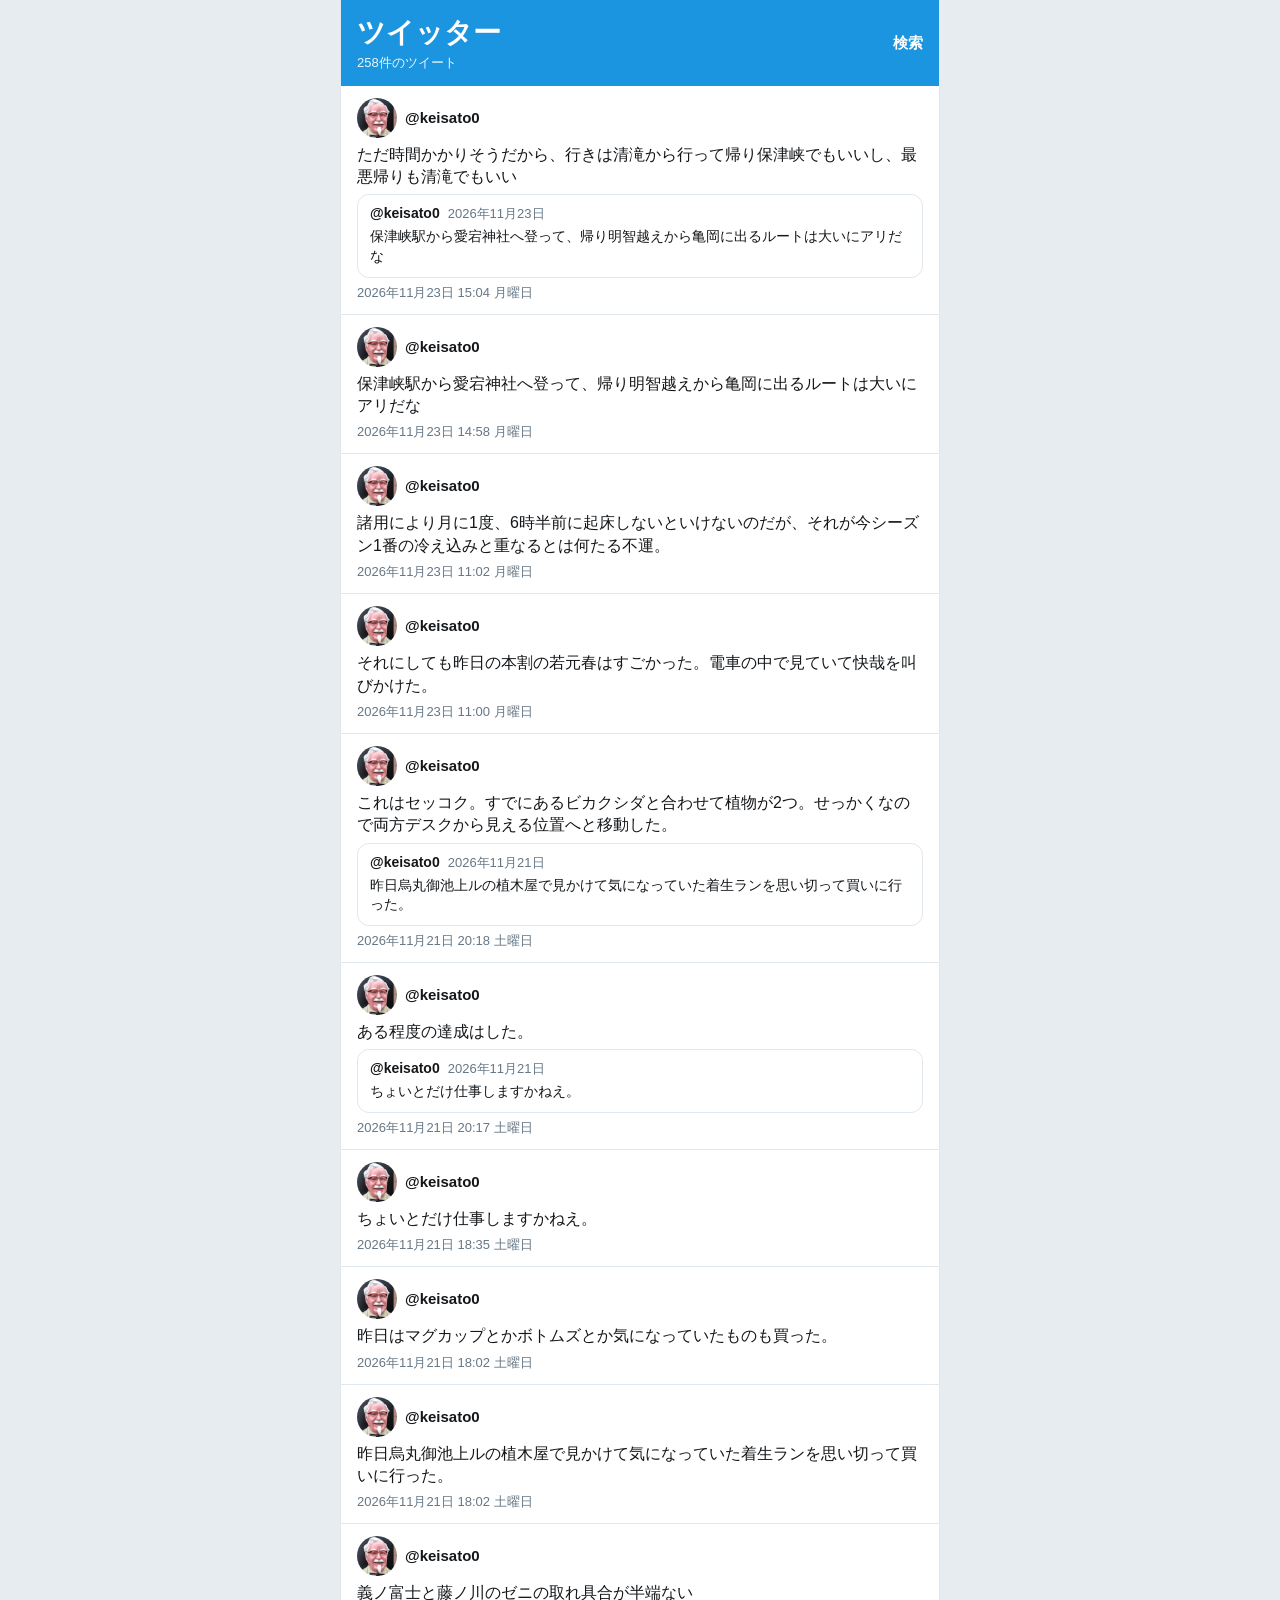
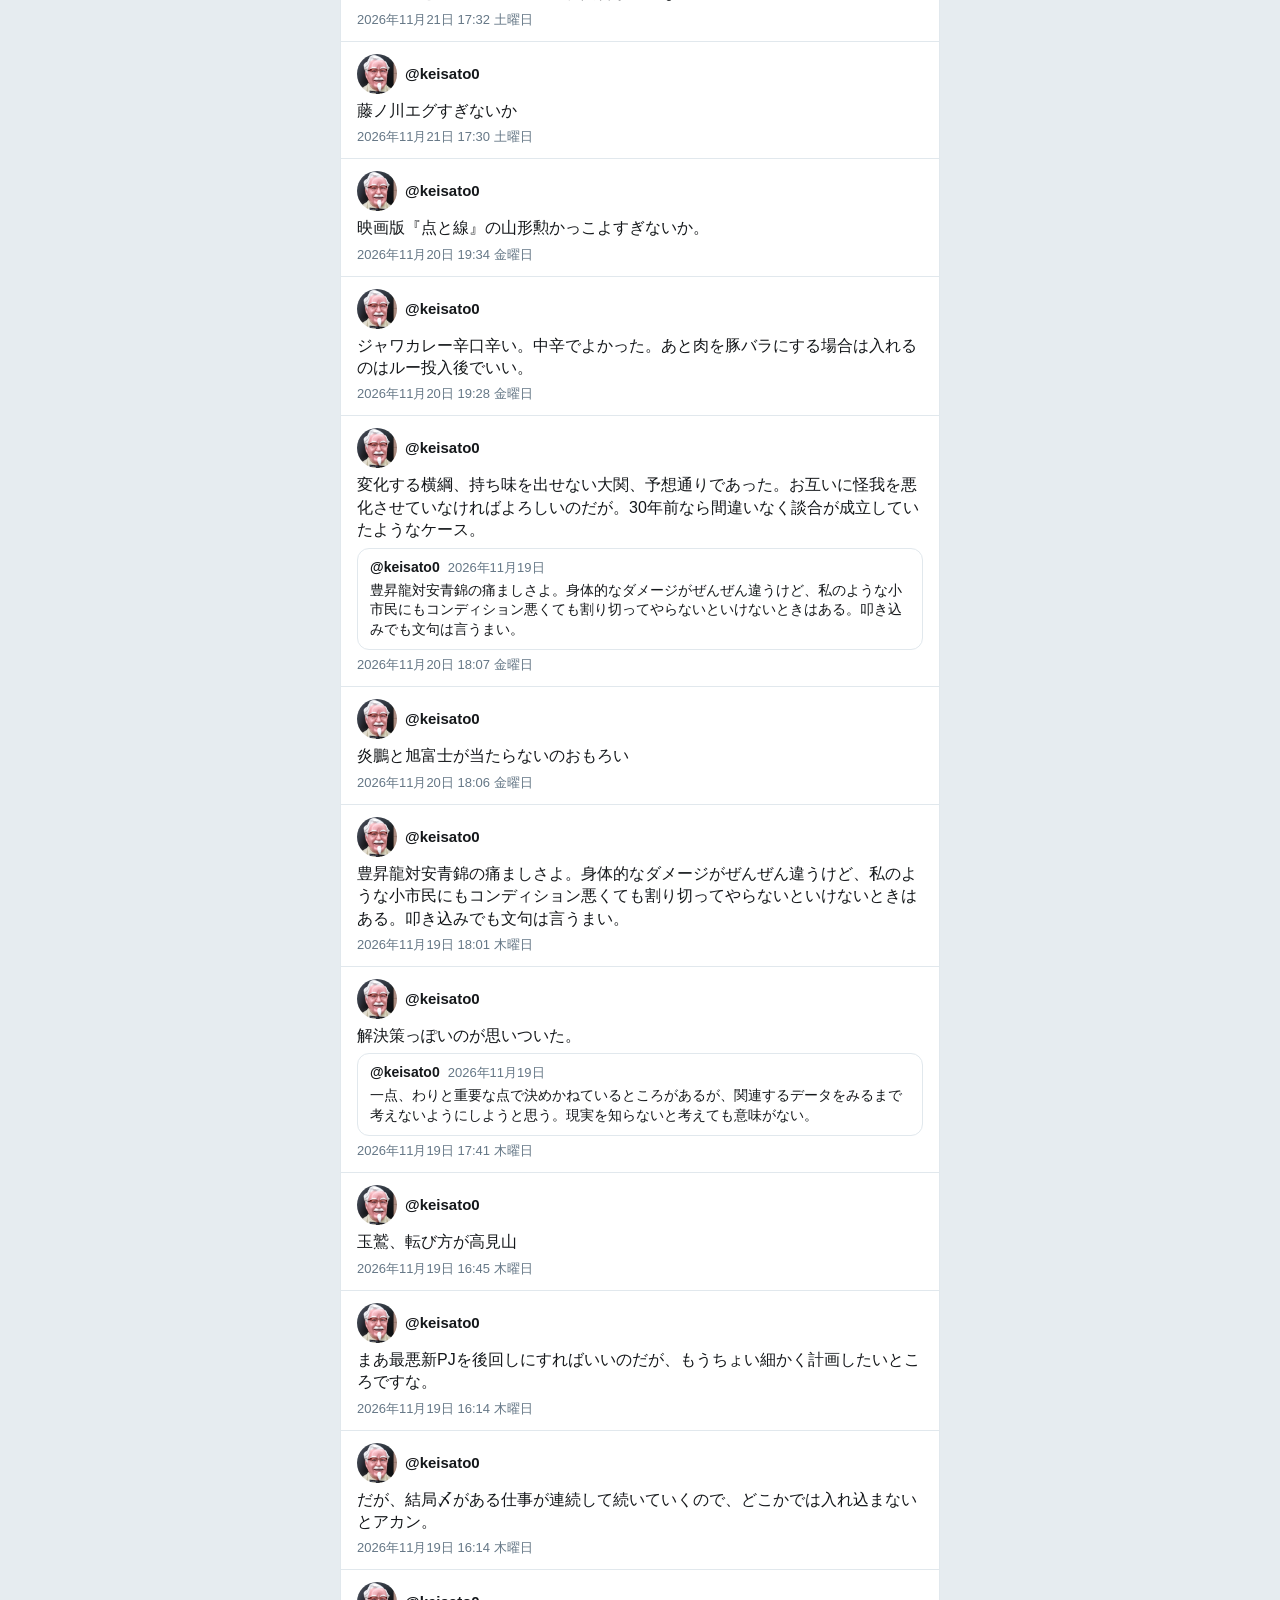
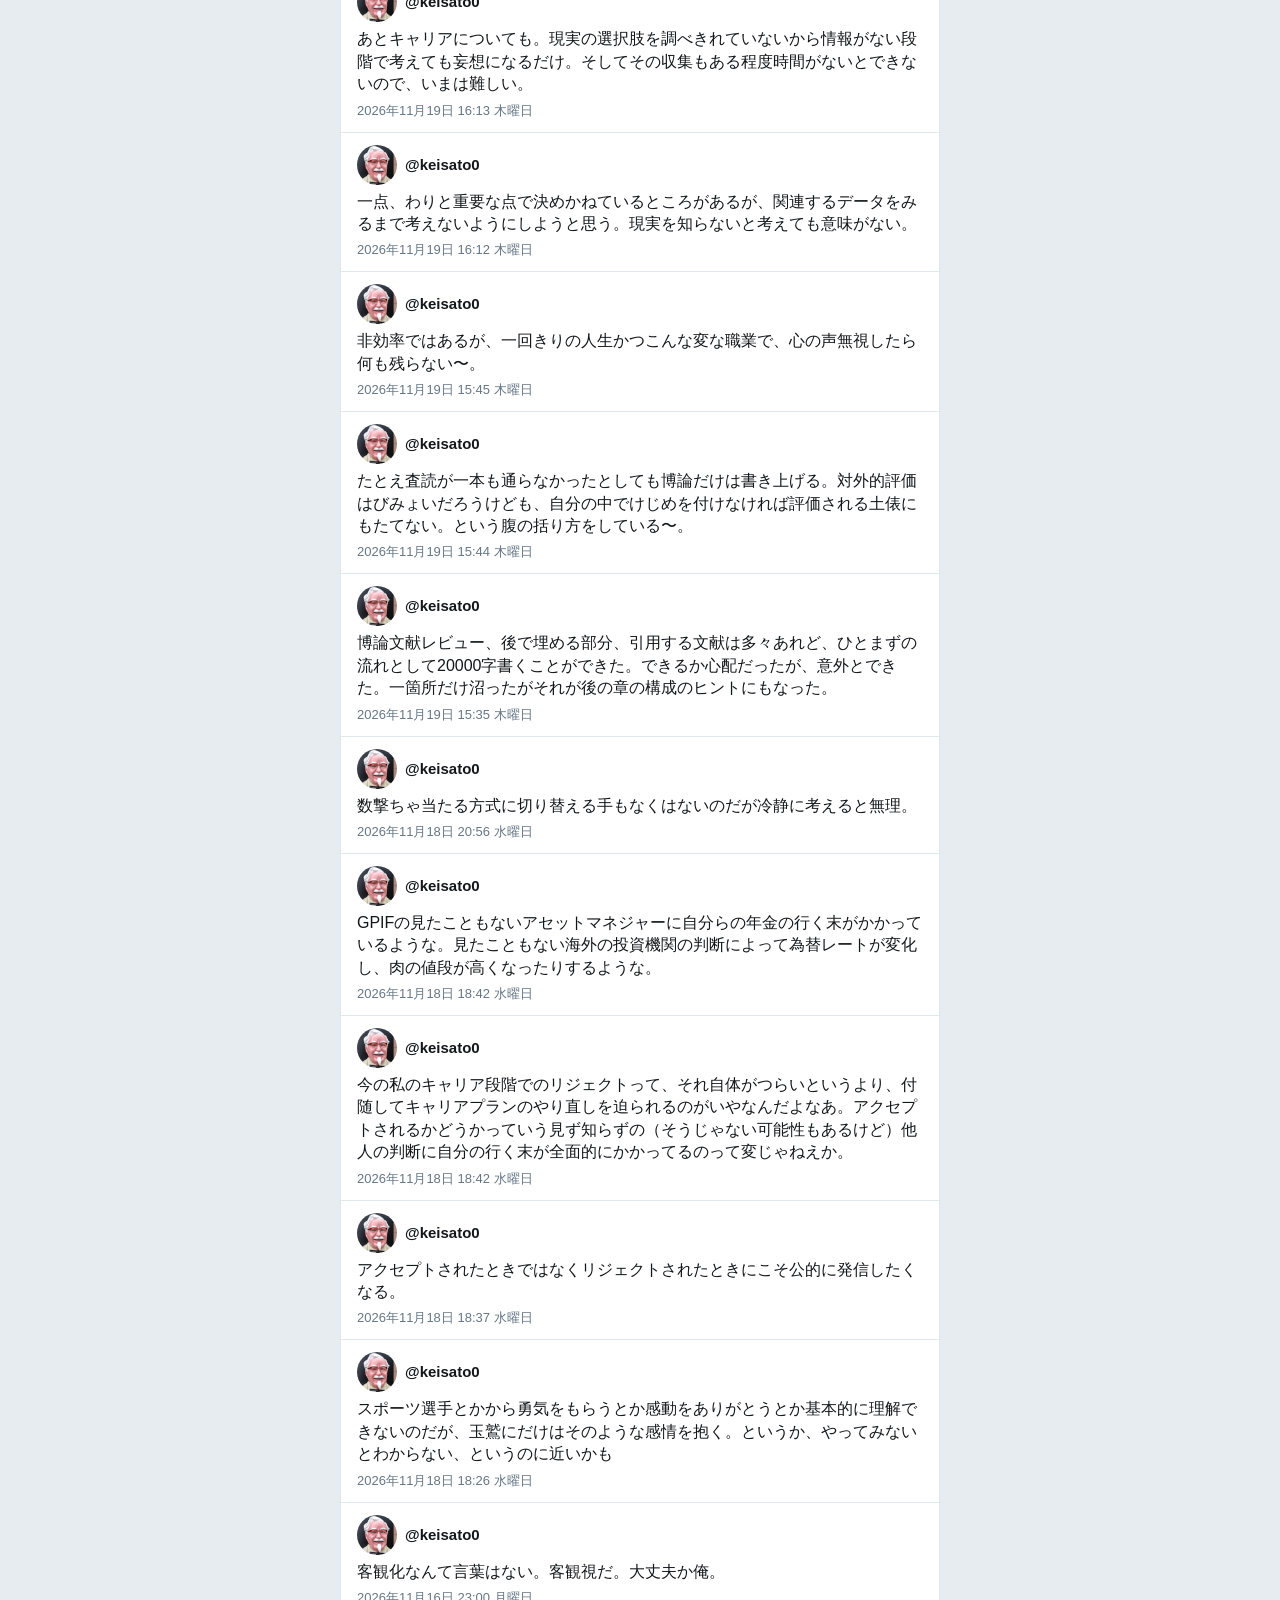
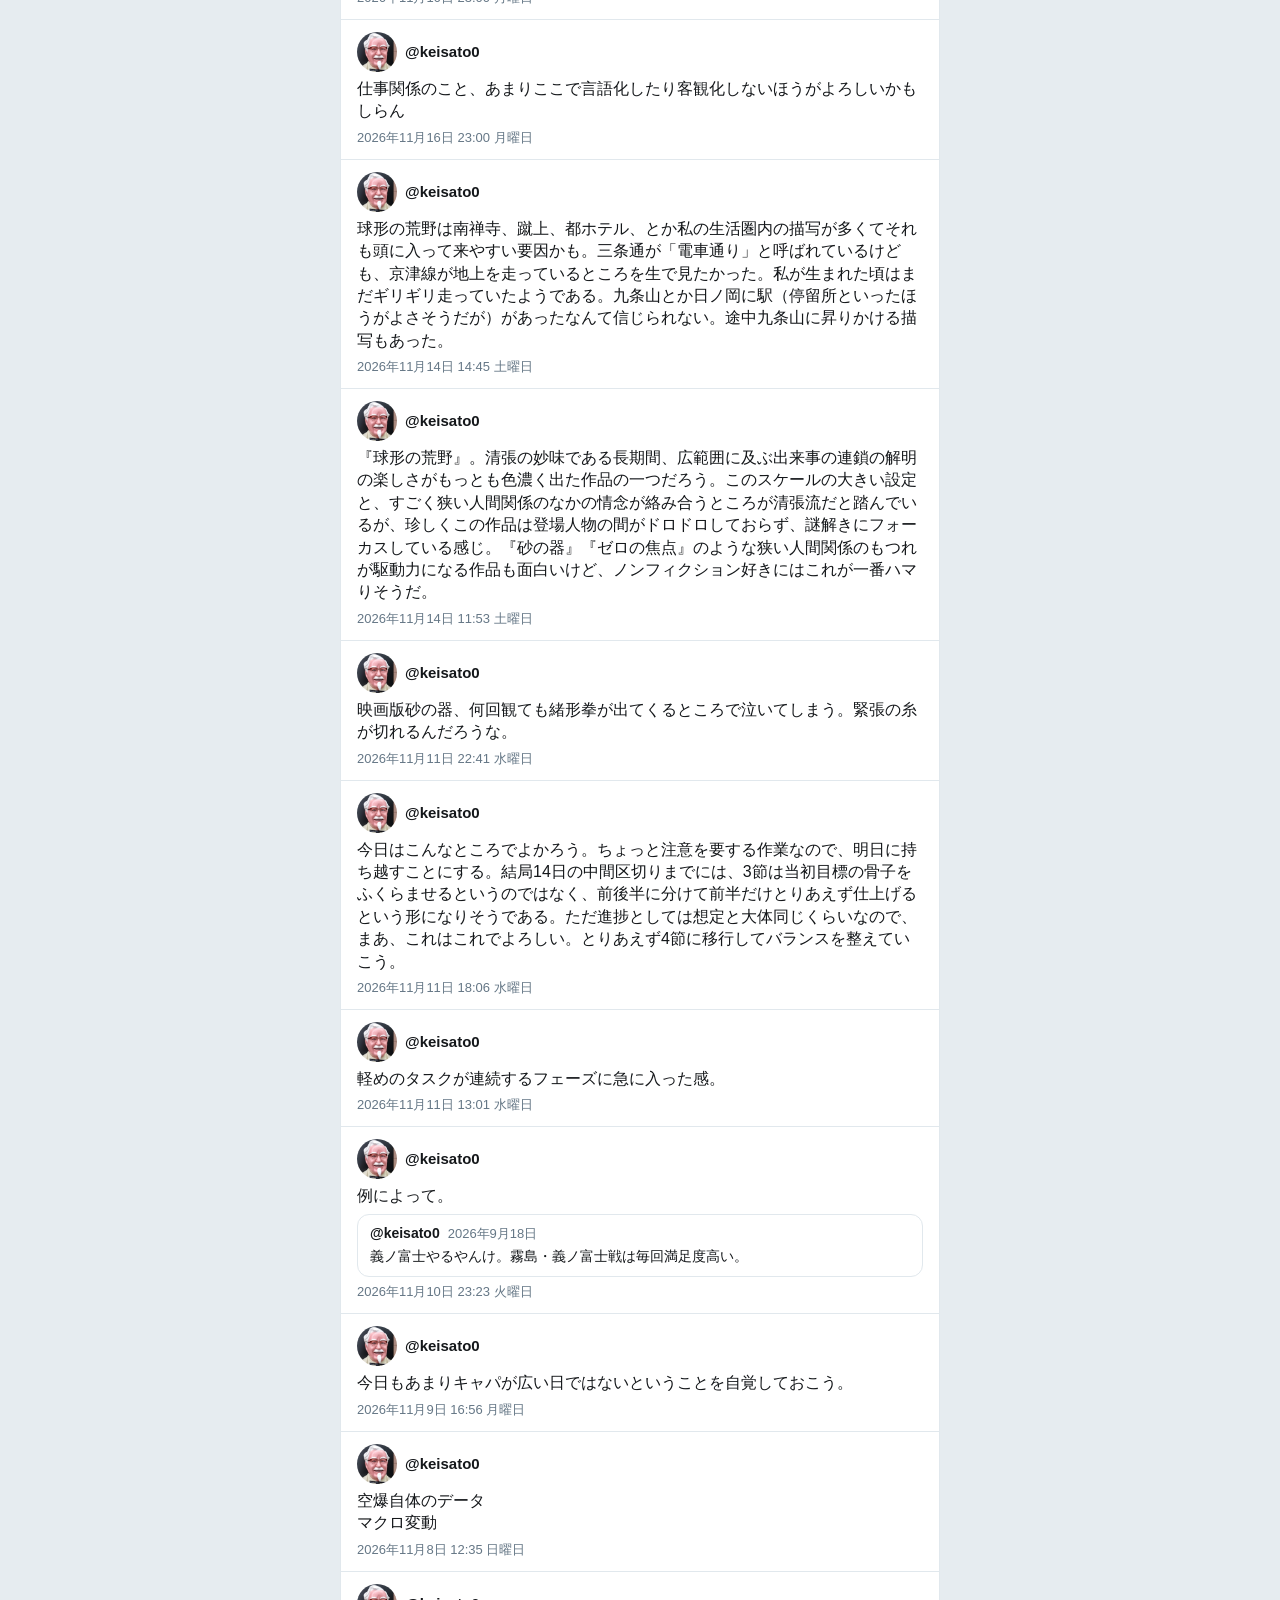
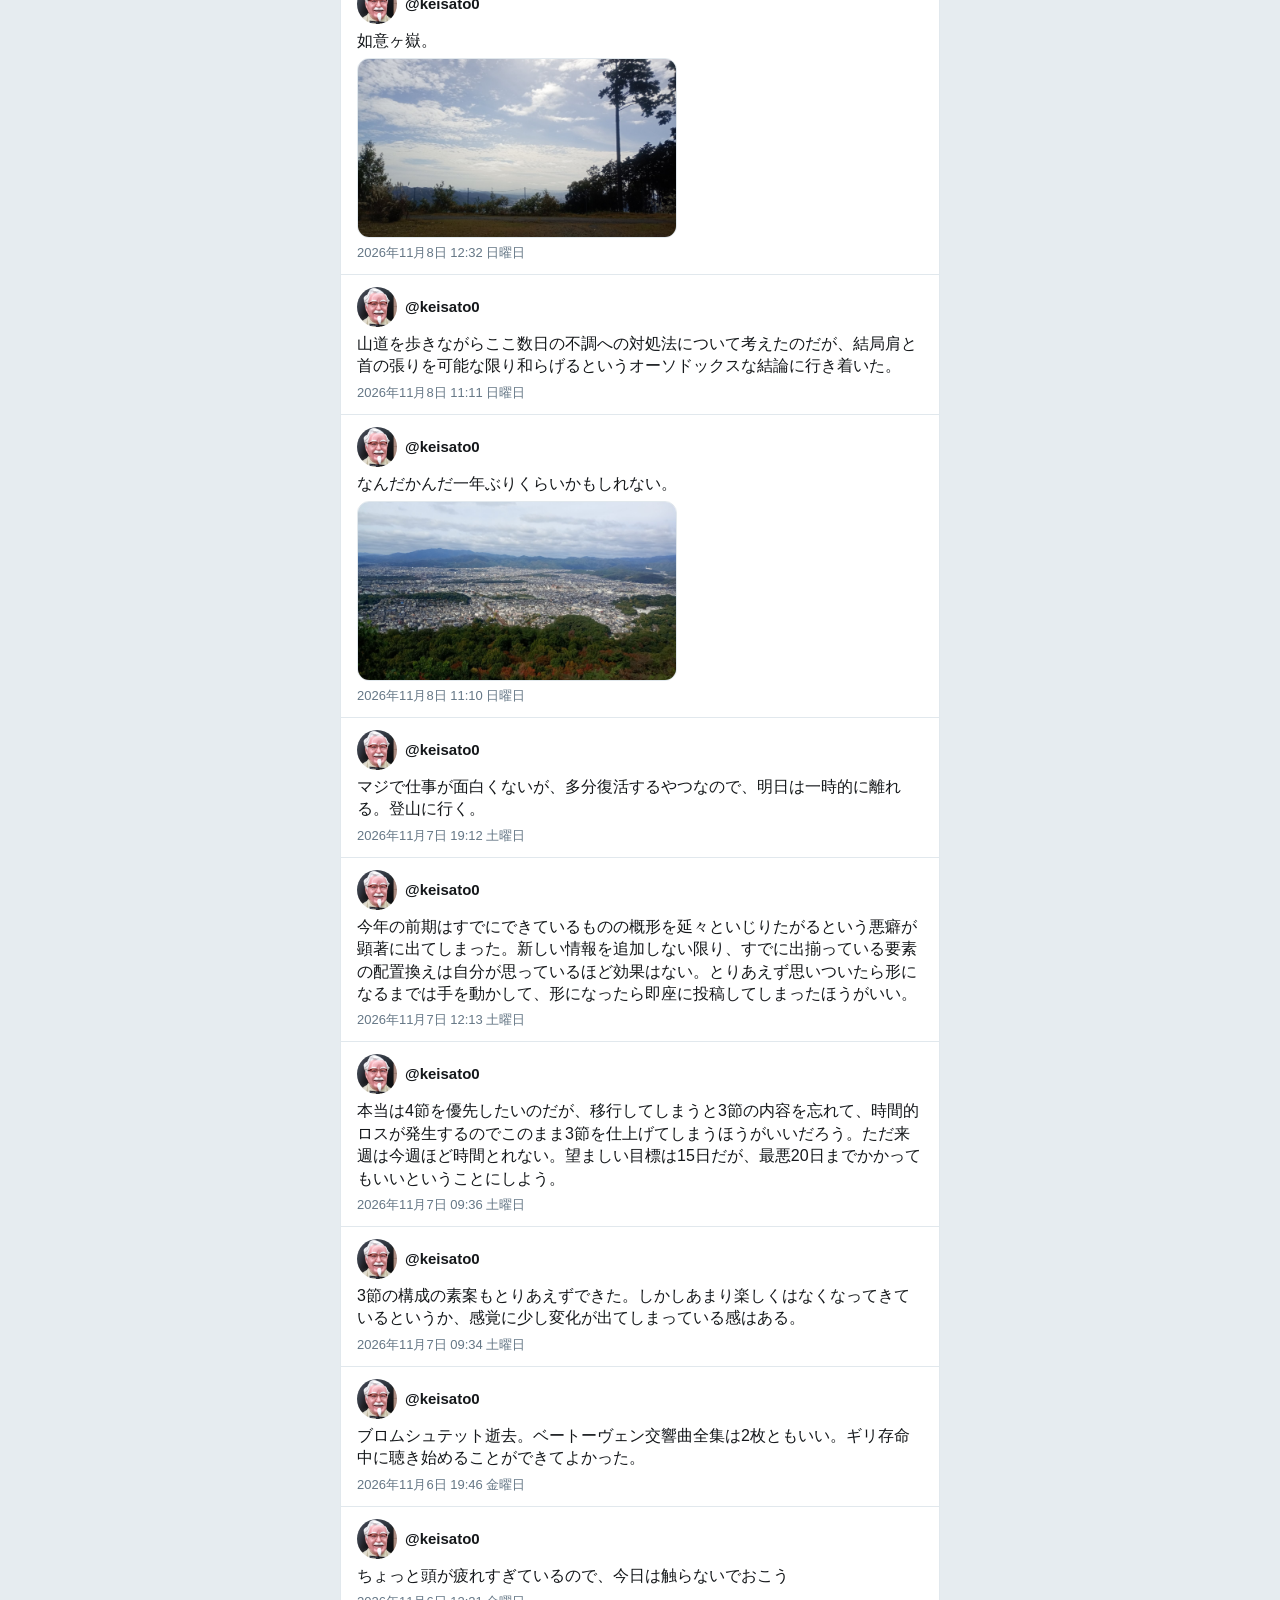
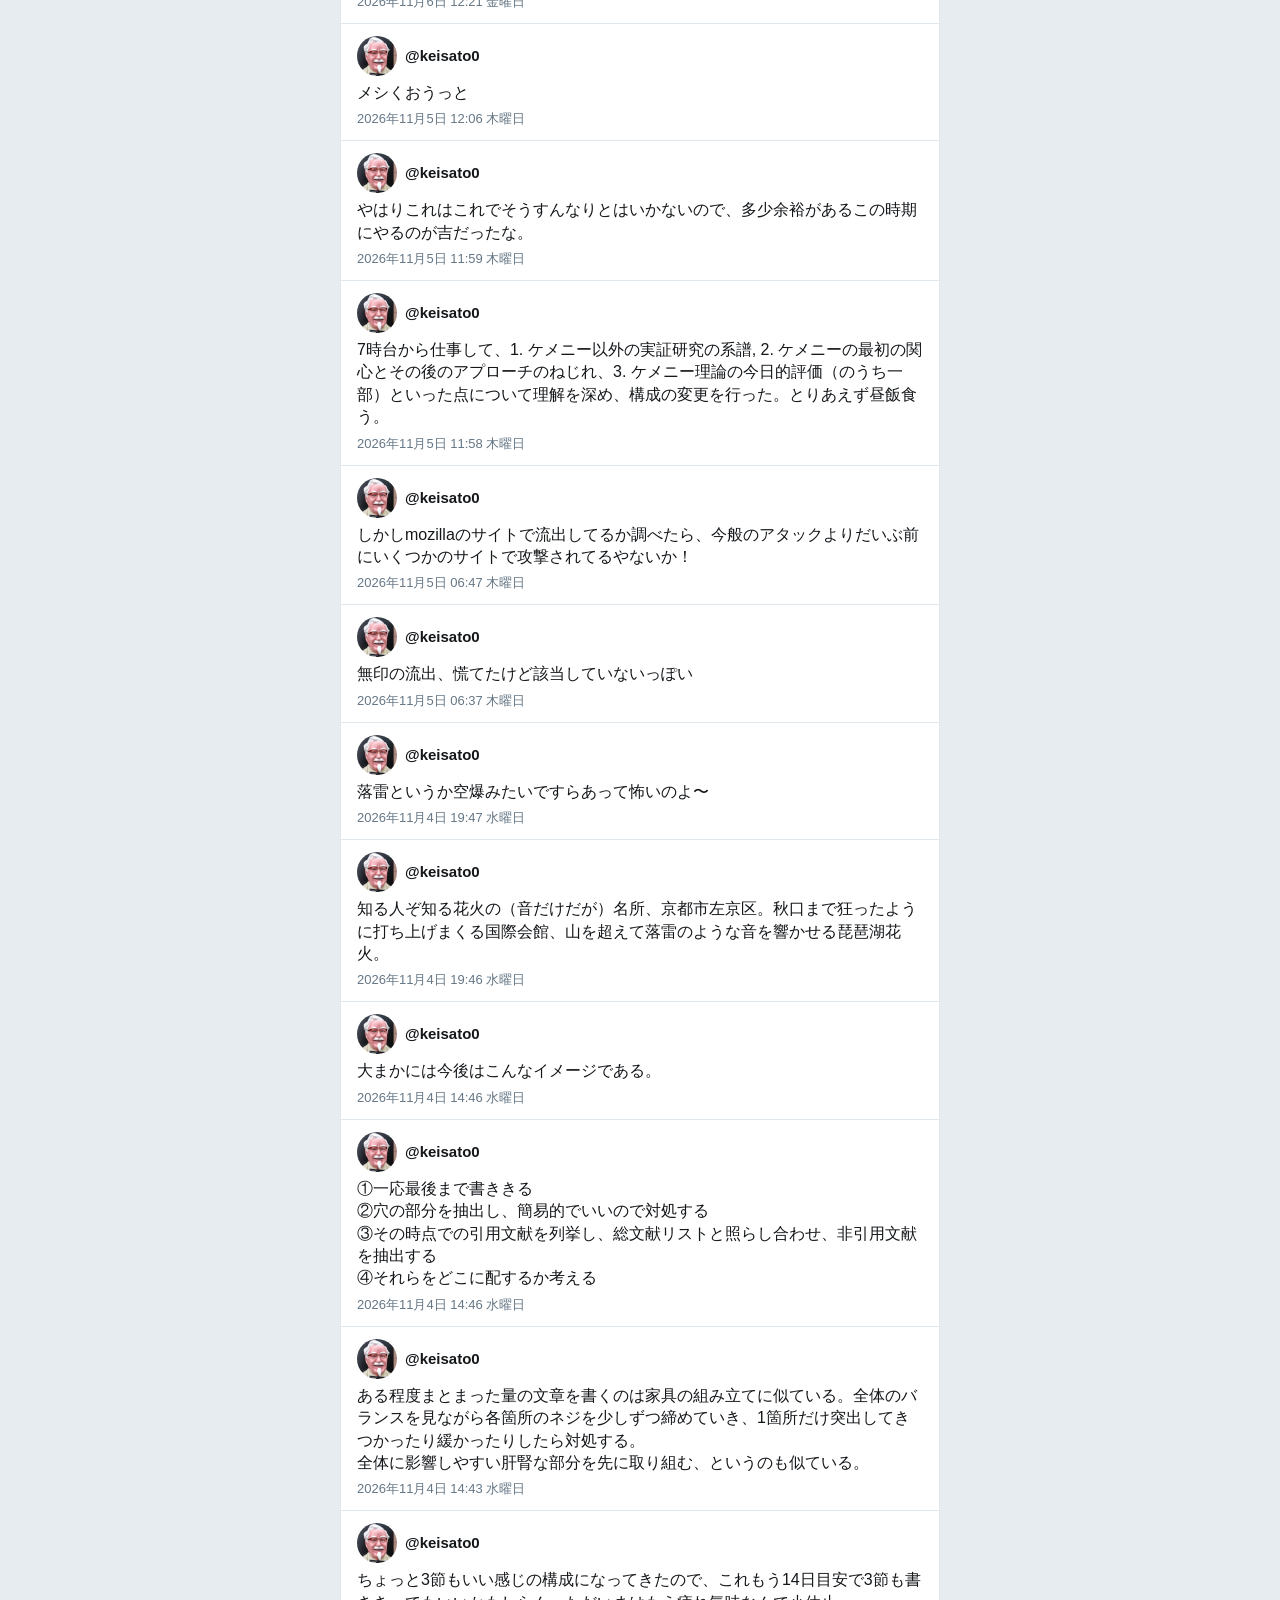
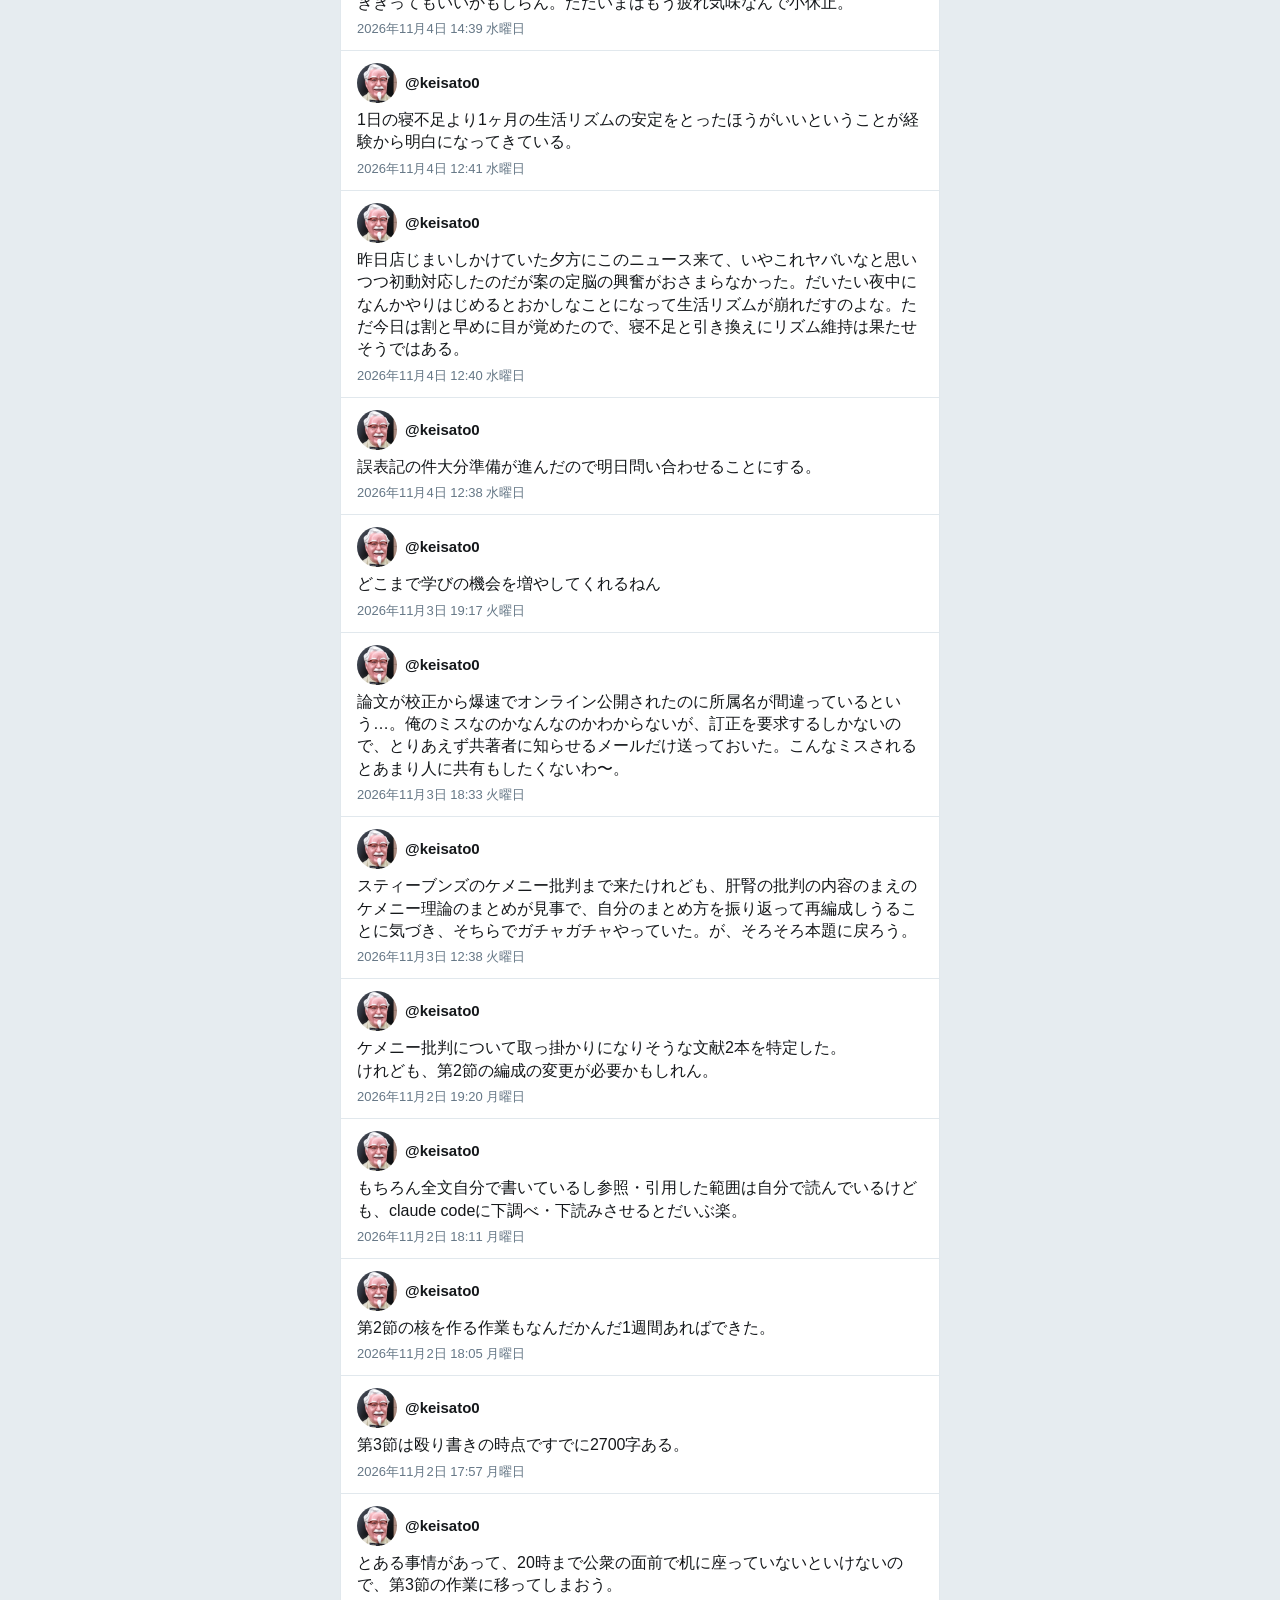
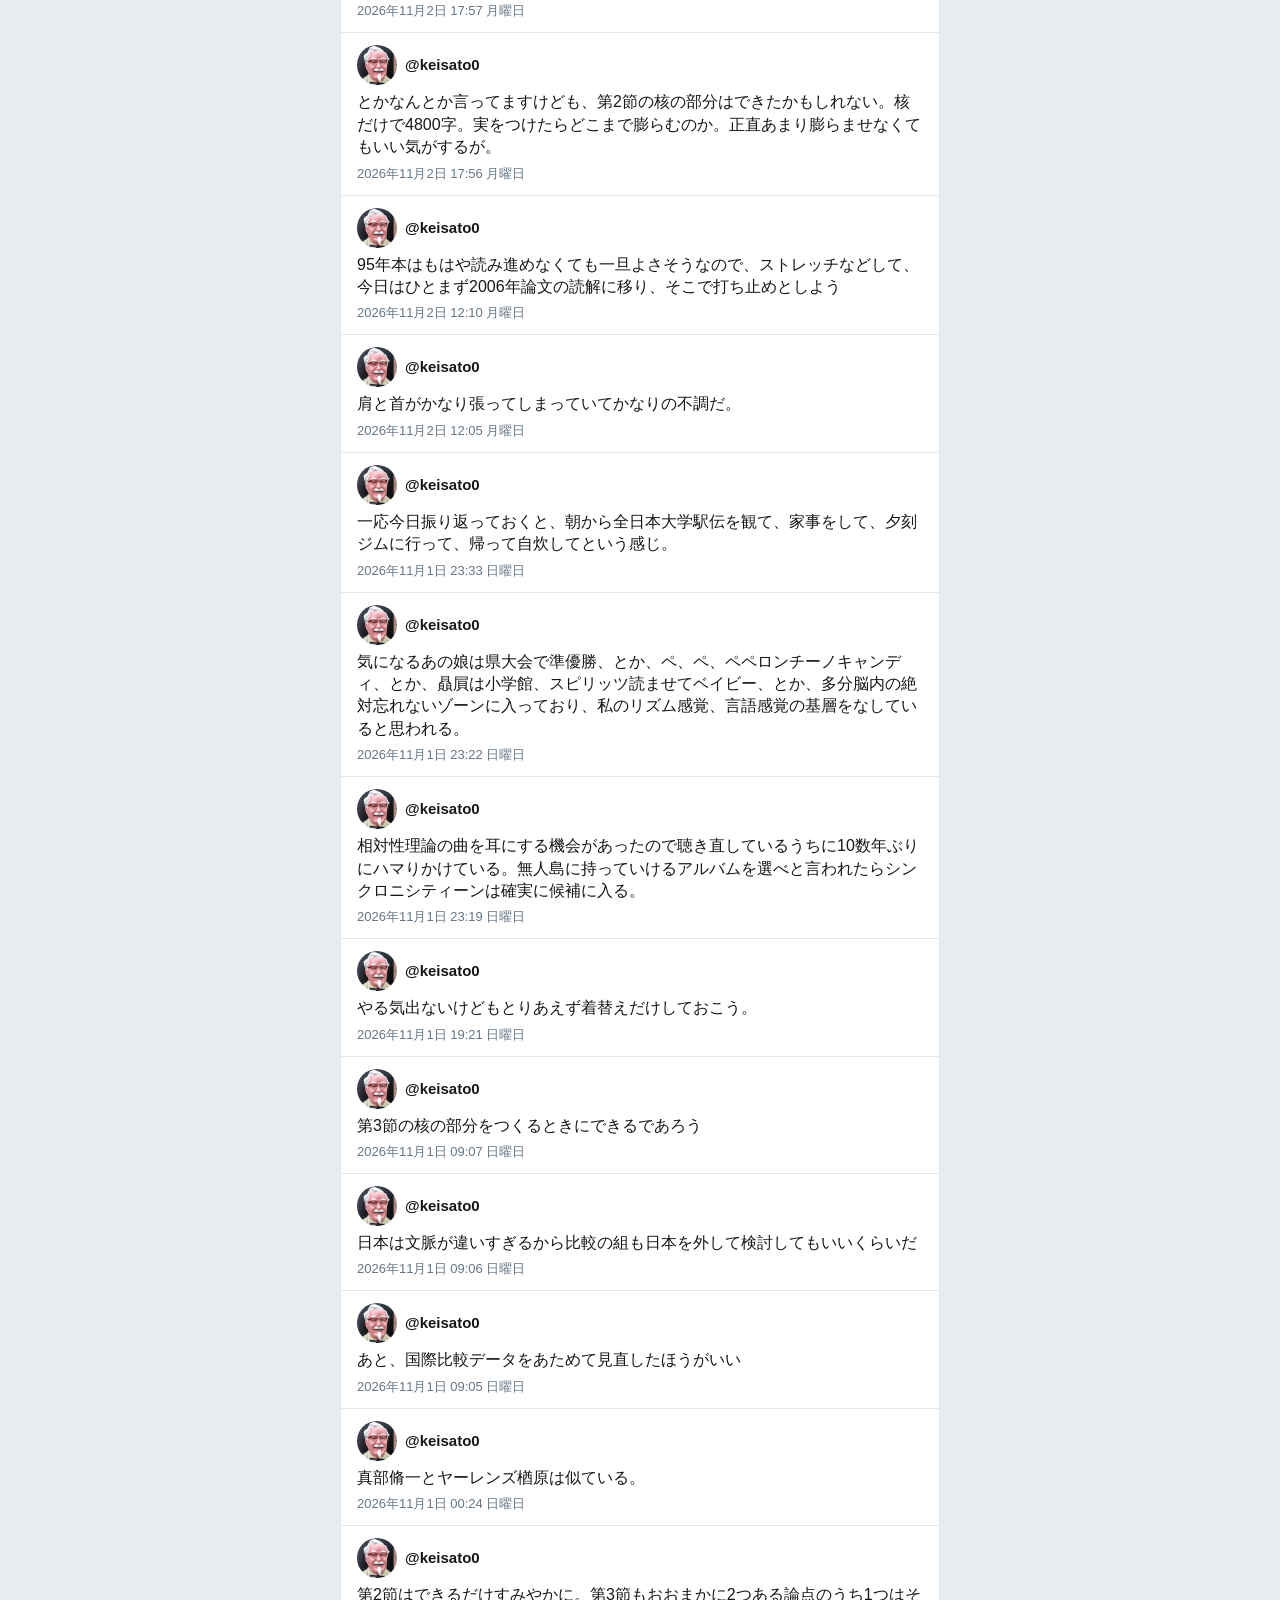
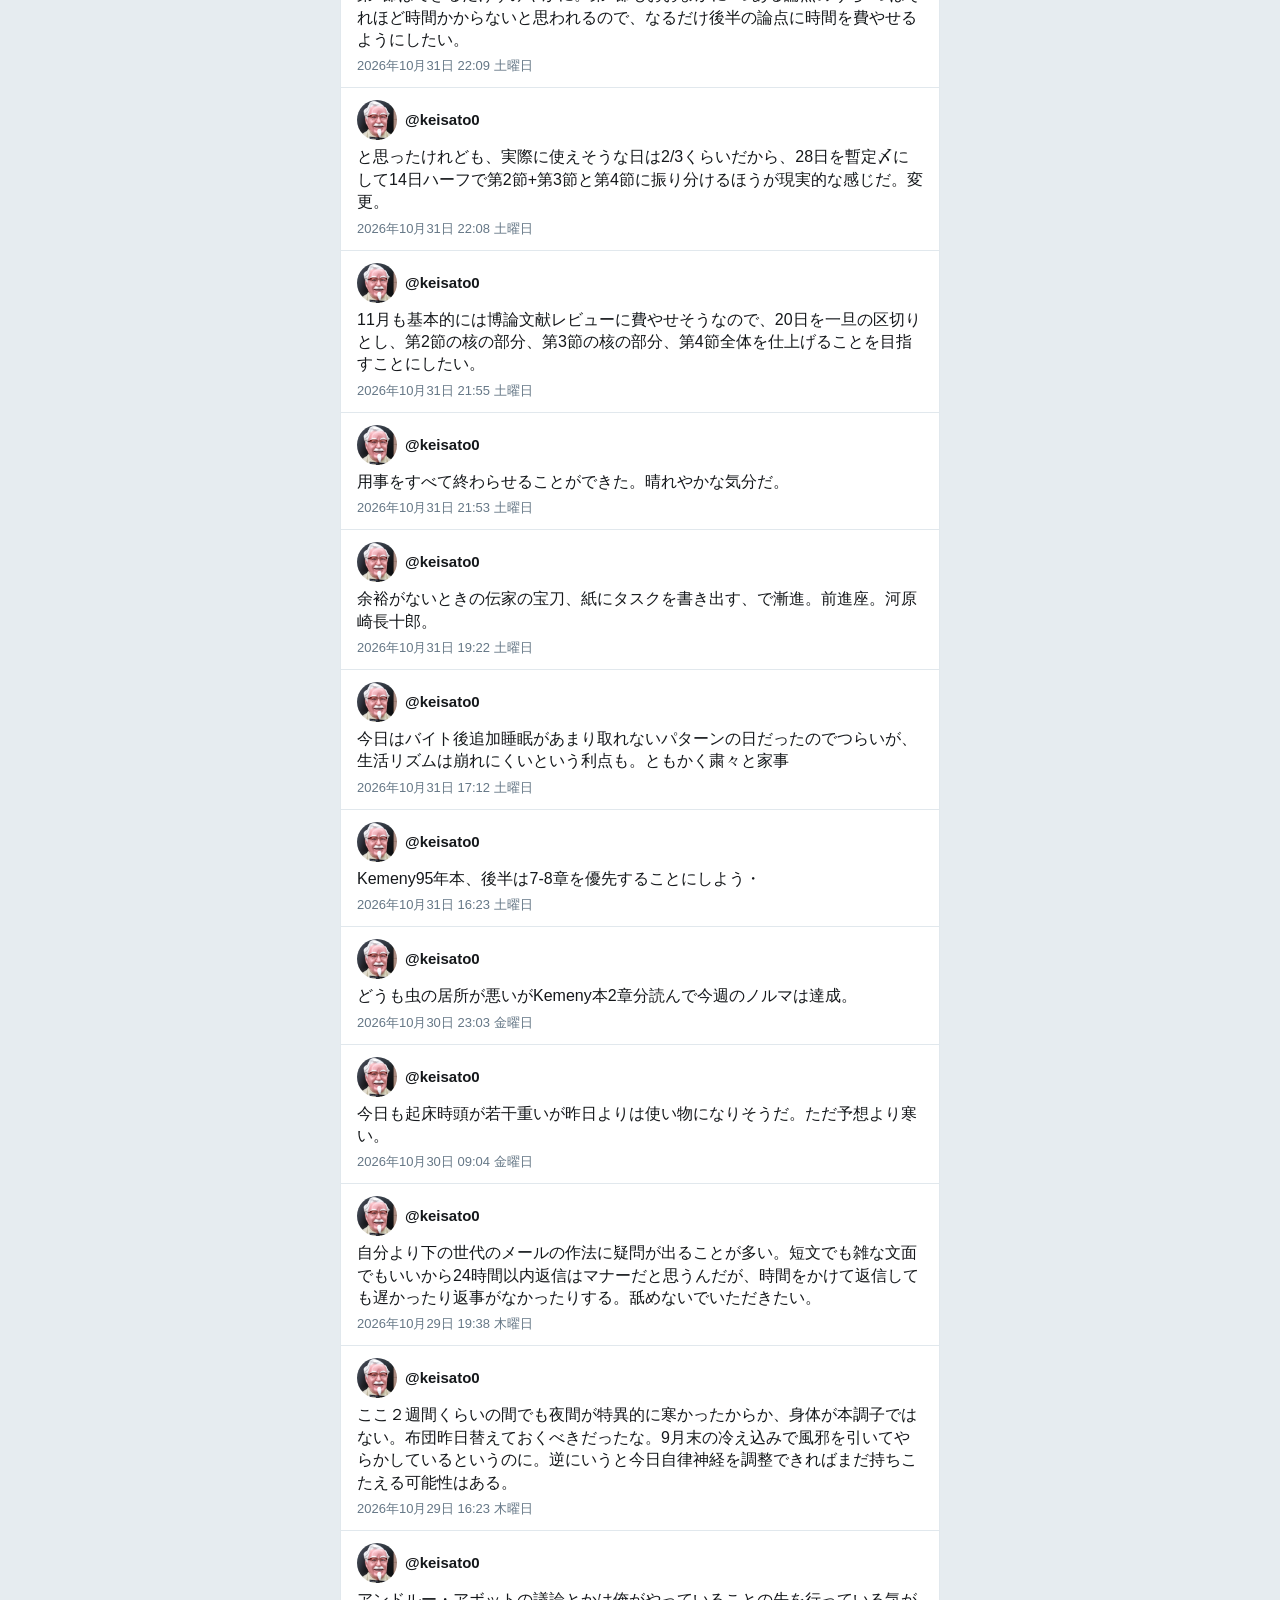
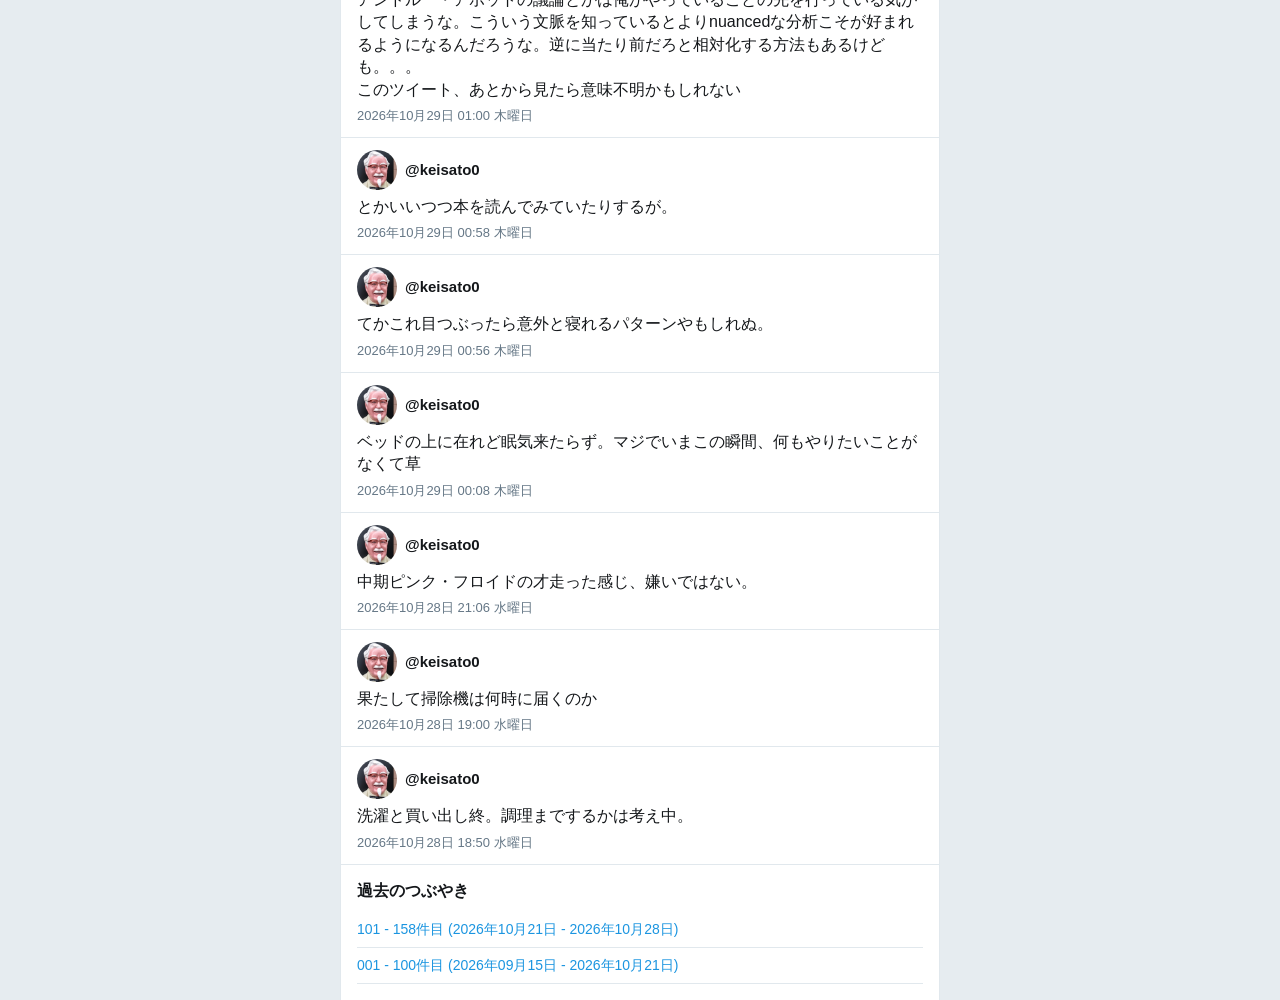
==== index.html @ 0fb93f42 "つぶやきを引用して追加(webフォーム)" ====
<!DOCTYPE html>
<html lang="ja">
<head>
<meta charset="UTF-8">
<meta name="viewport" content="width=device-width, initial-scale=1">
<title>ツイッター</title>
<link rel="stylesheet" href="style.css">
<link rel="icon" href="icon.jpg">
</head>
<body>
<div class="container">
  <header class="site-header site-top">
    <div class="site-title">
      <h1><a href="index.html">ツイッター</a></h1>
      <p class="tweet-count">258件のツイート</p>
    </div>
    <a class="header-link" href="search.html">検索</a>
  </header>
  <main class="timeline">
    <article class="tweet" id="t292">
      <div class="tweet-header">
        <img class="avatar" src="icon.jpg" alt="">
        <div class="tweet-names">
          <span class="handle">@keisato0</span>
        </div>
      </div>
      <div class="tweet-body">ただ時間かかりそうだから、行きは清滝から行って帰り保津峡でもいいし、最悪帰りも清滝でもいい</div>
      <a class="quoted-tweet" href="index.html#t291"><div class="quoted-header"><span class="quoted-handle">@keisato0</span><span class="quoted-date">2026年11月23日</span></div><div class="quoted-body">保津峡駅から愛宕神社へ登って、帰り明智越えから亀岡に出るルートは大いにアリだな</div></a>
      <div class="tweet-date">2026年11月23日 15:04 月曜日</div>
    </article>
    <article class="tweet" id="t291">
      <div class="tweet-header">
        <img class="avatar" src="icon.jpg" alt="">
        <div class="tweet-names">
          <span class="handle">@keisato0</span>
        </div>
      </div>
      <div class="tweet-body">保津峡駅から愛宕神社へ登って、帰り明智越えから亀岡に出るルートは大いにアリだな</div>
      <div class="tweet-date">2026年11月23日 14:58 月曜日</div>
    </article>
    <article class="tweet" id="t290">
      <div class="tweet-header">
        <img class="avatar" src="icon.jpg" alt="">
        <div class="tweet-names">
          <span class="handle">@keisato0</span>
        </div>
      </div>
      <div class="tweet-body">諸用により月に1度、6時半前に起床しないといけないのだが、それが今シーズン1番の冷え込みと重なるとは何たる不運。</div>
      <div class="tweet-date">2026年11月23日 11:02 月曜日</div>
    </article>
    <article class="tweet" id="t289">
      <div class="tweet-header">
        <img class="avatar" src="icon.jpg" alt="">
        <div class="tweet-names">
          <span class="handle">@keisato0</span>
        </div>
      </div>
      <div class="tweet-body">それにしても昨日の本割の若元春はすごかった。電車の中で見ていて快哉を叫びかけた。</div>
      <div class="tweet-date">2026年11月23日 11:00 月曜日</div>
    </article>
    <article class="tweet" id="t288">
      <div class="tweet-header">
        <img class="avatar" src="icon.jpg" alt="">
        <div class="tweet-names">
          <span class="handle">@keisato0</span>
        </div>
      </div>
      <div class="tweet-body">これはセッコク。すでにあるビカクシダと合わせて植物が2つ。せっかくなので両方デスクから見える位置へと移動した。</div>
      <a class="quoted-tweet" href="index.html#t284"><div class="quoted-header"><span class="quoted-handle">@keisato0</span><span class="quoted-date">2026年11月21日</span></div><div class="quoted-body">昨日烏丸御池上ルの植木屋で見かけて気になっていた着生ランを思い切って買いに行った。</div></a>
      <div class="tweet-date">2026年11月21日 20:18 土曜日</div>
    </article>
    <article class="tweet" id="t287">
      <div class="tweet-header">
        <img class="avatar" src="icon.jpg" alt="">
        <div class="tweet-names">
          <span class="handle">@keisato0</span>
        </div>
      </div>
      <div class="tweet-body">ある程度の達成はした。</div>
      <a class="quoted-tweet" href="index.html#t286"><div class="quoted-header"><span class="quoted-handle">@keisato0</span><span class="quoted-date">2026年11月21日</span></div><div class="quoted-body">ちょいとだけ仕事しますかねえ。</div></a>
      <div class="tweet-date">2026年11月21日 20:17 土曜日</div>
    </article>
    <article class="tweet" id="t286">
      <div class="tweet-header">
        <img class="avatar" src="icon.jpg" alt="">
        <div class="tweet-names">
          <span class="handle">@keisato0</span>
        </div>
      </div>
      <div class="tweet-body">ちょいとだけ仕事しますかねえ。</div>
      <div class="tweet-date">2026年11月21日 18:35 土曜日</div>
    </article>
    <article class="tweet" id="t285">
      <div class="tweet-header">
        <img class="avatar" src="icon.jpg" alt="">
        <div class="tweet-names">
          <span class="handle">@keisato0</span>
        </div>
      </div>
      <div class="tweet-body">昨日はマグカップとかボトムズとか気になっていたものも買った。</div>
      <div class="tweet-date">2026年11月21日 18:02 土曜日</div>
    </article>
    <article class="tweet" id="t284">
      <div class="tweet-header">
        <img class="avatar" src="icon.jpg" alt="">
        <div class="tweet-names">
          <span class="handle">@keisato0</span>
        </div>
      </div>
      <div class="tweet-body">昨日烏丸御池上ルの植木屋で見かけて気になっていた着生ランを思い切って買いに行った。</div>
      <div class="tweet-date">2026年11月21日 18:02 土曜日</div>
    </article>
    <article class="tweet" id="t283">
      <div class="tweet-header">
        <img class="avatar" src="icon.jpg" alt="">
        <div class="tweet-names">
          <span class="handle">@keisato0</span>
        </div>
      </div>
      <div class="tweet-body">義ノ富士と藤ノ川のゼニの取れ具合が半端ない</div>
      <div class="tweet-date">2026年11月21日 17:32 土曜日</div>
    </article>
    <article class="tweet" id="t282">
      <div class="tweet-header">
        <img class="avatar" src="icon.jpg" alt="">
        <div class="tweet-names">
          <span class="handle">@keisato0</span>
        </div>
      </div>
      <div class="tweet-body">藤ノ川エグすぎないか</div>
      <div class="tweet-date">2026年11月21日 17:30 土曜日</div>
    </article>
    <article class="tweet" id="t279">
      <div class="tweet-header">
        <img class="avatar" src="icon.jpg" alt="">
        <div class="tweet-names">
          <span class="handle">@keisato0</span>
        </div>
      </div>
      <div class="tweet-body">映画版『点と線』の山形勲かっこよすぎないか。</div>
      <div class="tweet-date">2026年11月20日 19:34 金曜日</div>
    </article>
    <article class="tweet" id="t278">
      <div class="tweet-header">
        <img class="avatar" src="icon.jpg" alt="">
        <div class="tweet-names">
          <span class="handle">@keisato0</span>
        </div>
      </div>
      <div class="tweet-body">ジャワカレー辛口辛い。中辛でよかった。あと肉を豚バラにする場合は入れるのはルー投入後でいい。</div>
      <div class="tweet-date">2026年11月20日 19:28 金曜日</div>
    </article>
    <article class="tweet" id="t277">
      <div class="tweet-header">
        <img class="avatar" src="icon.jpg" alt="">
        <div class="tweet-names">
          <span class="handle">@keisato0</span>
        </div>
      </div>
      <div class="tweet-body">変化する横綱、持ち味を出せない大関、予想通りであった。お互いに怪我を悪化させていなければよろしいのだが。30年前なら間違いなく談合が成立していたようなケース。</div>
      <a class="quoted-tweet" href="index.html#t275"><div class="quoted-header"><span class="quoted-handle">@keisato0</span><span class="quoted-date">2026年11月19日</span></div><div class="quoted-body">豊昇龍対安青錦の痛ましさよ。身体的なダメージがぜんぜん違うけど、私のような小市民にもコンディション悪くても割り切ってやらないといけないときはある。叩き込みでも文句は言うまい。</div></a>
      <div class="tweet-date">2026年11月20日 18:07 金曜日</div>
    </article>
    <article class="tweet" id="t276">
      <div class="tweet-header">
        <img class="avatar" src="icon.jpg" alt="">
        <div class="tweet-names">
          <span class="handle">@keisato0</span>
        </div>
      </div>
      <div class="tweet-body">炎鵬と旭富士が当たらないのおもろい</div>
      <div class="tweet-date">2026年11月20日 18:06 金曜日</div>
    </article>
    <article class="tweet" id="t275">
      <div class="tweet-header">
        <img class="avatar" src="icon.jpg" alt="">
        <div class="tweet-names">
          <span class="handle">@keisato0</span>
        </div>
      </div>
      <div class="tweet-body">豊昇龍対安青錦の痛ましさよ。身体的なダメージがぜんぜん違うけど、私のような小市民にもコンディション悪くても割り切ってやらないといけないときはある。叩き込みでも文句は言うまい。</div>
      <div class="tweet-date">2026年11月19日 18:01 木曜日</div>
    </article>
    <article class="tweet" id="t274">
      <div class="tweet-header">
        <img class="avatar" src="icon.jpg" alt="">
        <div class="tweet-names">
          <span class="handle">@keisato0</span>
        </div>
      </div>
      <div class="tweet-body">解決策っぽいのが思いついた。</div>
      <a class="quoted-tweet" href="index.html#t268"><div class="quoted-header"><span class="quoted-handle">@keisato0</span><span class="quoted-date">2026年11月19日</span></div><div class="quoted-body">一点、わりと重要な点で決めかねているところがあるが、関連するデータをみるまで考えないようにしようと思う。現実を知らないと考えても意味がない。</div></a>
      <div class="tweet-date">2026年11月19日 17:41 木曜日</div>
    </article>
    <article class="tweet" id="t272">
      <div class="tweet-header">
        <img class="avatar" src="icon.jpg" alt="">
        <div class="tweet-names">
          <span class="handle">@keisato0</span>
        </div>
      </div>
      <div class="tweet-body">玉鷲、転び方が高見山</div>
      <div class="tweet-date">2026年11月19日 16:45 木曜日</div>
    </article>
    <article class="tweet" id="t271">
      <div class="tweet-header">
        <img class="avatar" src="icon.jpg" alt="">
        <div class="tweet-names">
          <span class="handle">@keisato0</span>
        </div>
      </div>
      <div class="tweet-body">まあ最悪新PJを後回しにすればいいのだが、もうちょい細かく計画したいところですな。</div>
      <div class="tweet-date">2026年11月19日 16:14 木曜日</div>
    </article>
    <article class="tweet" id="t270">
      <div class="tweet-header">
        <img class="avatar" src="icon.jpg" alt="">
        <div class="tweet-names">
          <span class="handle">@keisato0</span>
        </div>
      </div>
      <div class="tweet-body">だが、結局〆がある仕事が連続して続いていくので、どこかでは入れ込まないとアカン。</div>
      <div class="tweet-date">2026年11月19日 16:14 木曜日</div>
    </article>
    <article class="tweet" id="t269">
      <div class="tweet-header">
        <img class="avatar" src="icon.jpg" alt="">
        <div class="tweet-names">
          <span class="handle">@keisato0</span>
        </div>
      </div>
      <div class="tweet-body">あとキャリアについても。現実の選択肢を調べきれていないから情報がない段階で考えても妄想になるだけ。そしてその収集もある程度時間がないとできないので、いまは難しい。</div>
      <div class="tweet-date">2026年11月19日 16:13 木曜日</div>
    </article>
    <article class="tweet" id="t268">
      <div class="tweet-header">
        <img class="avatar" src="icon.jpg" alt="">
        <div class="tweet-names">
          <span class="handle">@keisato0</span>
        </div>
      </div>
      <div class="tweet-body">一点、わりと重要な点で決めかねているところがあるが、関連するデータをみるまで考えないようにしようと思う。現実を知らないと考えても意味がない。</div>
      <div class="tweet-date">2026年11月19日 16:12 木曜日</div>
    </article>
    <article class="tweet" id="t267">
      <div class="tweet-header">
        <img class="avatar" src="icon.jpg" alt="">
        <div class="tweet-names">
          <span class="handle">@keisato0</span>
        </div>
      </div>
      <div class="tweet-body">非効率ではあるが、一回きりの人生かつこんな変な職業で、心の声無視したら何も残らない〜。</div>
      <div class="tweet-date">2026年11月19日 15:45 木曜日</div>
    </article>
    <article class="tweet" id="t266">
      <div class="tweet-header">
        <img class="avatar" src="icon.jpg" alt="">
        <div class="tweet-names">
          <span class="handle">@keisato0</span>
        </div>
      </div>
      <div class="tweet-body">たとえ査読が一本も通らなかったとしても博論だけは書き上げる。対外的評価はびみょいだろうけども、自分の中でけじめを付けなければ評価される土俵にもたてない。という腹の括り方をしている〜。</div>
      <div class="tweet-date">2026年11月19日 15:44 木曜日</div>
    </article>
    <article class="tweet" id="t265">
      <div class="tweet-header">
        <img class="avatar" src="icon.jpg" alt="">
        <div class="tweet-names">
          <span class="handle">@keisato0</span>
        </div>
      </div>
      <div class="tweet-body">博論文献レビュー、後で埋める部分、引用する文献は多々あれど、ひとまずの流れとして20000字書くことができた。できるか心配だったが、意外とできた。一箇所だけ沼ったがそれが後の章の構成のヒントにもなった。</div>
      <div class="tweet-date">2026年11月19日 15:35 木曜日</div>
    </article>
    <article class="tweet" id="t263">
      <div class="tweet-header">
        <img class="avatar" src="icon.jpg" alt="">
        <div class="tweet-names">
          <span class="handle">@keisato0</span>
        </div>
      </div>
      <div class="tweet-body">数撃ちゃ当たる方式に切り替える手もなくはないのだが冷静に考えると無理。</div>
      <div class="tweet-date">2026年11月18日 20:56 水曜日</div>
    </article>
    <article class="tweet" id="t262">
      <div class="tweet-header">
        <img class="avatar" src="icon.jpg" alt="">
        <div class="tweet-names">
          <span class="handle">@keisato0</span>
        </div>
      </div>
      <div class="tweet-body">GPIFの見たこともないアセットマネジャーに自分らの年金の行く末がかかっているような。見たこともない海外の投資機関の判断によって為替レートが変化し、肉の値段が高くなったりするような。</div>
      <div class="tweet-date">2026年11月18日 18:42 水曜日</div>
    </article>
    <article class="tweet" id="t261">
      <div class="tweet-header">
        <img class="avatar" src="icon.jpg" alt="">
        <div class="tweet-names">
          <span class="handle">@keisato0</span>
        </div>
      </div>
      <div class="tweet-body">今の私のキャリア段階でのリジェクトって、それ自体がつらいというより、付随してキャリアプランのやり直しを迫られるのがいやなんだよなあ。アクセプトされるかどうかっていう見ず知らずの（そうじゃない可能性もあるけど）他人の判断に自分の行く末が全面的にかかってるのって変じゃねえか。</div>
      <div class="tweet-date">2026年11月18日 18:42 水曜日</div>
    </article>
    <article class="tweet" id="t260">
      <div class="tweet-header">
        <img class="avatar" src="icon.jpg" alt="">
        <div class="tweet-names">
          <span class="handle">@keisato0</span>
        </div>
      </div>
      <div class="tweet-body">アクセプトされたときではなくリジェクトされたときにこそ公的に発信したくなる。</div>
      <div class="tweet-date">2026年11月18日 18:37 水曜日</div>
    </article>
    <article class="tweet" id="t259">
      <div class="tweet-header">
        <img class="avatar" src="icon.jpg" alt="">
        <div class="tweet-names">
          <span class="handle">@keisato0</span>
        </div>
      </div>
      <div class="tweet-body">スポーツ選手とかから勇気をもらうとか感動をありがとうとか基本的に理解できないのだが、玉鷲にだけはそのような感情を抱く。というか、やってみないとわからない、というのに近いかも</div>
      <div class="tweet-date">2026年11月18日 18:26 水曜日</div>
    </article>
    <article class="tweet" id="t258">
      <div class="tweet-header">
        <img class="avatar" src="icon.jpg" alt="">
        <div class="tweet-names">
          <span class="handle">@keisato0</span>
        </div>
      </div>
      <div class="tweet-body">客観化なんて言葉はない。客観視だ。大丈夫か俺。</div>
      <div class="tweet-date">2026年11月16日 23:00 月曜日</div>
    </article>
    <article class="tweet" id="t257">
      <div class="tweet-header">
        <img class="avatar" src="icon.jpg" alt="">
        <div class="tweet-names">
          <span class="handle">@keisato0</span>
        </div>
      </div>
      <div class="tweet-body">仕事関係のこと、あまりここで言語化したり客観化しないほうがよろしいかもしらん</div>
      <div class="tweet-date">2026年11月16日 23:00 月曜日</div>
    </article>
    <article class="tweet" id="t256">
      <div class="tweet-header">
        <img class="avatar" src="icon.jpg" alt="">
        <div class="tweet-names">
          <span class="handle">@keisato0</span>
        </div>
      </div>
      <div class="tweet-body">球形の荒野は南禅寺、蹴上、都ホテル、とか私の生活圏内の描写が多くてそれも頭に入って来やすい要因かも。三条通が「電車通り」と呼ばれているけども、京津線が地上を走っているところを生で見たかった。私が生まれた頃はまだギリギリ走っていたようである。九条山とか日ノ岡に駅（停留所といったほうがよさそうだが）があったなんて信じられない。途中九条山に昇りかける描写もあった。</div>
      <div class="tweet-date">2026年11月14日 14:45 土曜日</div>
    </article>
    <article class="tweet" id="t255">
      <div class="tweet-header">
        <img class="avatar" src="icon.jpg" alt="">
        <div class="tweet-names">
          <span class="handle">@keisato0</span>
        </div>
      </div>
      <div class="tweet-body">『球形の荒野』。清張の妙味である長期間、広範囲に及ぶ出来事の連鎖の解明の楽しさがもっとも色濃く出た作品の一つだろう。このスケールの大きい設定と、すごく狭い人間関係のなかの情念が絡み合うところが清張流だと踏んでいるが、珍しくこの作品は登場人物の間がドロドロしておらず、謎解きにフォーカスしている感じ。『砂の器』『ゼロの焦点』のような狭い人間関係のもつれが駆動力になる作品も面白いけど、ノンフィクション好きにはこれが一番ハマりそうだ。</div>
      <div class="tweet-date">2026年11月14日 11:53 土曜日</div>
    </article>
    <article class="tweet" id="t254">
      <div class="tweet-header">
        <img class="avatar" src="icon.jpg" alt="">
        <div class="tweet-names">
          <span class="handle">@keisato0</span>
        </div>
      </div>
      <div class="tweet-body">映画版砂の器、何回観ても緒形拳が出てくるところで泣いてしまう。緊張の糸が切れるんだろうな。</div>
      <div class="tweet-date">2026年11月11日 22:41 水曜日</div>
    </article>
    <article class="tweet" id="t253">
      <div class="tweet-header">
        <img class="avatar" src="icon.jpg" alt="">
        <div class="tweet-names">
          <span class="handle">@keisato0</span>
        </div>
      </div>
      <div class="tweet-body">今日はこんなところでよかろう。ちょっと注意を要する作業なので、明日に持ち越すことにする。結局14日の中間区切りまでには、3節は当初目標の骨子をふくらませるというのではなく、前後半に分けて前半だけとりあえず仕上げるという形になりそうである。ただ進捗としては想定と大体同じくらいなので、まあ、これはこれでよろしい。とりあえず4節に移行してバランスを整えていこう。</div>
      <div class="tweet-date">2026年11月11日 18:06 水曜日</div>
    </article>
    <article class="tweet" id="t252">
      <div class="tweet-header">
        <img class="avatar" src="icon.jpg" alt="">
        <div class="tweet-names">
          <span class="handle">@keisato0</span>
        </div>
      </div>
      <div class="tweet-body">軽めのタスクが連続するフェーズに急に入った感。</div>
      <div class="tweet-date">2026年11月11日 13:01 水曜日</div>
    </article>
    <article class="tweet" id="t251">
      <div class="tweet-header">
        <img class="avatar" src="icon.jpg" alt="">
        <div class="tweet-names">
          <span class="handle">@keisato0</span>
        </div>
      </div>
      <div class="tweet-body">例によって。</div>
      <a class="quoted-tweet" href="archive/page1.html#t27"><div class="quoted-header"><span class="quoted-handle">@keisato0</span><span class="quoted-date">2026年9月18日</span></div><div class="quoted-body">義ノ富士やるやんけ。霧島・義ノ富士戦は毎回満足度高い。</div></a>
      <div class="tweet-date">2026年11月10日 23:23 火曜日</div>
    </article>
    <article class="tweet" id="t250">
      <div class="tweet-header">
        <img class="avatar" src="icon.jpg" alt="">
        <div class="tweet-names">
          <span class="handle">@keisato0</span>
        </div>
      </div>
      <div class="tweet-body">今日もあまりキャパが広い日ではないということを自覚しておこう。</div>
      <div class="tweet-date">2026年11月9日 16:56 月曜日</div>
    </article>
    <article class="tweet" id="t247">
      <div class="tweet-header">
        <img class="avatar" src="icon.jpg" alt="">
        <div class="tweet-names">
          <span class="handle">@keisato0</span>
        </div>
      </div>
      <div class="tweet-body">空爆自体のデータ<br>マクロ変動</div>
      <div class="tweet-date">2026年11月8日 12:35 日曜日</div>
    </article>
    <article class="tweet" id="t246">
      <div class="tweet-header">
        <img class="avatar" src="icon.jpg" alt="">
        <div class="tweet-names">
          <span class="handle">@keisato0</span>
        </div>
      </div>
      <div class="tweet-body">如意ヶ嶽。</div>
      <div class="tweet-images count-1"><a href="images/20261108-123229-1-x6bman.jpg" target="_blank" rel="noopener noreferrer"><img src="images/20261108-123229-1-x6bman.jpg" alt="" loading="lazy"></a></div>
      <div class="tweet-date">2026年11月8日 12:32 日曜日</div>
    </article>
    <article class="tweet" id="t242">
      <div class="tweet-header">
        <img class="avatar" src="icon.jpg" alt="">
        <div class="tweet-names">
          <span class="handle">@keisato0</span>
        </div>
      </div>
      <div class="tweet-body">山道を歩きながらここ数日の不調への対処法について考えたのだが、結局肩と首の張りを可能な限り和らげるというオーソドックスな結論に行き着いた。</div>
      <div class="tweet-date">2026年11月8日 11:11 日曜日</div>
    </article>
    <article class="tweet" id="t241">
      <div class="tweet-header">
        <img class="avatar" src="icon.jpg" alt="">
        <div class="tweet-names">
          <span class="handle">@keisato0</span>
        </div>
      </div>
      <div class="tweet-body">なんだかんだ一年ぶりくらいかもしれない。</div>
      <div class="tweet-images count-1"><a href="images/20261108-110952-1-0clzdy.jpg" target="_blank" rel="noopener noreferrer"><img src="images/20261108-110952-1-0clzdy.jpg" alt="" loading="lazy"></a></div>
      <div class="tweet-date">2026年11月8日 11:10 日曜日</div>
    </article>
    <article class="tweet" id="t240">
      <div class="tweet-header">
        <img class="avatar" src="icon.jpg" alt="">
        <div class="tweet-names">
          <span class="handle">@keisato0</span>
        </div>
      </div>
      <div class="tweet-body">マジで仕事が面白くないが、多分復活するやつなので、明日は一時的に離れる。登山に行く。</div>
      <div class="tweet-date">2026年11月7日 19:12 土曜日</div>
    </article>
    <article class="tweet" id="t238">
      <div class="tweet-header">
        <img class="avatar" src="icon.jpg" alt="">
        <div class="tweet-names">
          <span class="handle">@keisato0</span>
        </div>
      </div>
      <div class="tweet-body">今年の前期はすでにできているものの概形を延々といじりたがるという悪癖が顕著に出てしまった。新しい情報を追加しない限り、すでに出揃っている要素の配置換えは自分が思っているほど効果はない。とりあえず思いついたら形になるまでは手を動かして、形になったら即座に投稿してしまったほうがいい。</div>
      <div class="tweet-date">2026年11月7日 12:13 土曜日</div>
    </article>
    <article class="tweet" id="t237">
      <div class="tweet-header">
        <img class="avatar" src="icon.jpg" alt="">
        <div class="tweet-names">
          <span class="handle">@keisato0</span>
        </div>
      </div>
      <div class="tweet-body">本当は4節を優先したいのだが、移行してしまうと3節の内容を忘れて、時間的ロスが発生するのでこのまま3節を仕上げてしまうほうがいいだろう。ただ来週は今週ほど時間とれない。望ましい目標は15日だが、最悪20日までかかってもいいということにしよう。</div>
      <div class="tweet-date">2026年11月7日 09:36 土曜日</div>
    </article>
    <article class="tweet" id="t236">
      <div class="tweet-header">
        <img class="avatar" src="icon.jpg" alt="">
        <div class="tweet-names">
          <span class="handle">@keisato0</span>
        </div>
      </div>
      <div class="tweet-body">3節の構成の素案もとりあえずできた。しかしあまり楽しくはなくなってきているというか、感覚に少し変化が出てしまっている感はある。</div>
      <div class="tweet-date">2026年11月7日 09:34 土曜日</div>
    </article>
    <article class="tweet" id="t235">
      <div class="tweet-header">
        <img class="avatar" src="icon.jpg" alt="">
        <div class="tweet-names">
          <span class="handle">@keisato0</span>
        </div>
      </div>
      <div class="tweet-body">ブロムシュテット逝去。ベートーヴェン交響曲全集は2枚ともいい。ギリ存命中に聴き始めることができてよかった。</div>
      <div class="tweet-date">2026年11月6日 19:46 金曜日</div>
    </article>
    <article class="tweet" id="t234">
      <div class="tweet-header">
        <img class="avatar" src="icon.jpg" alt="">
        <div class="tweet-names">
          <span class="handle">@keisato0</span>
        </div>
      </div>
      <div class="tweet-body">ちょっと頭が疲れすぎているので、今日は触らないでおこう</div>
      <div class="tweet-date">2026年11月6日 12:21 金曜日</div>
    </article>
    <article class="tweet" id="t233">
      <div class="tweet-header">
        <img class="avatar" src="icon.jpg" alt="">
        <div class="tweet-names">
          <span class="handle">@keisato0</span>
        </div>
      </div>
      <div class="tweet-body">メシくおうっと</div>
      <div class="tweet-date">2026年11月5日 12:06 木曜日</div>
    </article>
    <article class="tweet" id="t232">
      <div class="tweet-header">
        <img class="avatar" src="icon.jpg" alt="">
        <div class="tweet-names">
          <span class="handle">@keisato0</span>
        </div>
      </div>
      <div class="tweet-body">やはりこれはこれでそうすんなりとはいかないので、多少余裕があるこの時期にやるのが吉だったな。</div>
      <div class="tweet-date">2026年11月5日 11:59 木曜日</div>
    </article>
    <article class="tweet" id="t231">
      <div class="tweet-header">
        <img class="avatar" src="icon.jpg" alt="">
        <div class="tweet-names">
          <span class="handle">@keisato0</span>
        </div>
      </div>
      <div class="tweet-body">7時台から仕事して、1. ケメニー以外の実証研究の系譜, 2. ケメニーの最初の関心とその後のアプローチのねじれ、3. ケメニー理論の今日的評価（のうち一部）といった点について理解を深め、構成の変更を行った。とりあえず昼飯食う。</div>
      <div class="tweet-date">2026年11月5日 11:58 木曜日</div>
    </article>
    <article class="tweet" id="t230">
      <div class="tweet-header">
        <img class="avatar" src="icon.jpg" alt="">
        <div class="tweet-names">
          <span class="handle">@keisato0</span>
        </div>
      </div>
      <div class="tweet-body">しかしmozillaのサイトで流出してるか調べたら、今般のアタックよりだいぶ前にいくつかのサイトで攻撃されてるやないか！</div>
      <div class="tweet-date">2026年11月5日 06:47 木曜日</div>
    </article>
    <article class="tweet" id="t229">
      <div class="tweet-header">
        <img class="avatar" src="icon.jpg" alt="">
        <div class="tweet-names">
          <span class="handle">@keisato0</span>
        </div>
      </div>
      <div class="tweet-body">無印の流出、慌てたけど該当していないっぽい</div>
      <div class="tweet-date">2026年11月5日 06:37 木曜日</div>
    </article>
    <article class="tweet" id="t227">
      <div class="tweet-header">
        <img class="avatar" src="icon.jpg" alt="">
        <div class="tweet-names">
          <span class="handle">@keisato0</span>
        </div>
      </div>
      <div class="tweet-body">落雷というか空爆みたいですらあって怖いのよ〜</div>
      <div class="tweet-date">2026年11月4日 19:47 水曜日</div>
    </article>
    <article class="tweet" id="t226">
      <div class="tweet-header">
        <img class="avatar" src="icon.jpg" alt="">
        <div class="tweet-names">
          <span class="handle">@keisato0</span>
        </div>
      </div>
      <div class="tweet-body">知る人ぞ知る花火の（音だけだが）名所、京都市左京区。秋口まで狂ったように打ち上げまくる国際会館、山を超えて落雷のような音を響かせる琵琶湖花火。</div>
      <div class="tweet-date">2026年11月4日 19:46 水曜日</div>
    </article>
    <article class="tweet" id="t222">
      <div class="tweet-header">
        <img class="avatar" src="icon.jpg" alt="">
        <div class="tweet-names">
          <span class="handle">@keisato0</span>
        </div>
      </div>
      <div class="tweet-body">大まかには今後はこんなイメージである。</div>
      <div class="tweet-date">2026年11月4日 14:46 水曜日</div>
    </article>
    <article class="tweet" id="t221">
      <div class="tweet-header">
        <img class="avatar" src="icon.jpg" alt="">
        <div class="tweet-names">
          <span class="handle">@keisato0</span>
        </div>
      </div>
      <div class="tweet-body">①一応最後まで書ききる<br>②穴の部分を抽出し、簡易的でいいので対処する<br>③その時点での引用文献を列挙し、総文献リストと照らし合わせ、非引用文献を抽出する<br>④それらをどこに配するか考える</div>
      <div class="tweet-date">2026年11月4日 14:46 水曜日</div>
    </article>
    <article class="tweet" id="t220">
      <div class="tweet-header">
        <img class="avatar" src="icon.jpg" alt="">
        <div class="tweet-names">
          <span class="handle">@keisato0</span>
        </div>
      </div>
      <div class="tweet-body">ある程度まとまった量の文章を書くのは家具の組み立てに似ている。全体のバランスを見ながら各箇所のネジを少しずつ締めていき、1箇所だけ突出してきつかったり緩かったりしたら対処する。<br>全体に影響しやすい肝腎な部分を先に取り組む、というのも似ている。</div>
      <div class="tweet-date">2026年11月4日 14:43 水曜日</div>
    </article>
    <article class="tweet" id="t219">
      <div class="tweet-header">
        <img class="avatar" src="icon.jpg" alt="">
        <div class="tweet-names">
          <span class="handle">@keisato0</span>
        </div>
      </div>
      <div class="tweet-body">ちょっと3節もいい感じの構成になってきたので、これもう14日目安で3節も書ききってもいいかもしらん。ただいまはもう疲れ気味なんで小休止。</div>
      <div class="tweet-date">2026年11月4日 14:39 水曜日</div>
    </article>
    <article class="tweet" id="t218">
      <div class="tweet-header">
        <img class="avatar" src="icon.jpg" alt="">
        <div class="tweet-names">
          <span class="handle">@keisato0</span>
        </div>
      </div>
      <div class="tweet-body">1日の寝不足より1ヶ月の生活リズムの安定をとったほうがいいということが経験から明白になってきている。</div>
      <div class="tweet-date">2026年11月4日 12:41 水曜日</div>
    </article>
    <article class="tweet" id="t217">
      <div class="tweet-header">
        <img class="avatar" src="icon.jpg" alt="">
        <div class="tweet-names">
          <span class="handle">@keisato0</span>
        </div>
      </div>
      <div class="tweet-body">昨日店じまいしかけていた夕方にこのニュース来て、いやこれヤバいなと思いつつ初動対応したのだが案の定脳の興奮がおさまらなかった。だいたい夜中になんかやりはじめるとおかしなことになって生活リズムが崩れだすのよな。ただ今日は割と早めに目が覚めたので、寝不足と引き換えにリズム維持は果たせそうではある。</div>
      <div class="tweet-date">2026年11月4日 12:40 水曜日</div>
    </article>
    <article class="tweet" id="t216">
      <div class="tweet-header">
        <img class="avatar" src="icon.jpg" alt="">
        <div class="tweet-names">
          <span class="handle">@keisato0</span>
        </div>
      </div>
      <div class="tweet-body">誤表記の件大分準備が進んだので明日問い合わせることにする。</div>
      <div class="tweet-date">2026年11月4日 12:38 水曜日</div>
    </article>
    <article class="tweet" id="t212">
      <div class="tweet-header">
        <img class="avatar" src="icon.jpg" alt="">
        <div class="tweet-names">
          <span class="handle">@keisato0</span>
        </div>
      </div>
      <div class="tweet-body">どこまで学びの機会を増やしてくれるねん</div>
      <div class="tweet-date">2026年11月3日 19:17 火曜日</div>
    </article>
    <article class="tweet" id="t207">
      <div class="tweet-header">
        <img class="avatar" src="icon.jpg" alt="">
        <div class="tweet-names">
          <span class="handle">@keisato0</span>
        </div>
      </div>
      <div class="tweet-body">論文が校正から爆速でオンライン公開されたのに所属名が間違っているという…。俺のミスなのかなんなのかわからないが、訂正を要求するしかないので、とりあえず共著者に知らせるメールだけ送っておいた。こんなミスされるとあまり人に共有もしたくないわ〜。</div>
      <div class="tweet-date">2026年11月3日 18:33 火曜日</div>
    </article>
    <article class="tweet" id="t206">
      <div class="tweet-header">
        <img class="avatar" src="icon.jpg" alt="">
        <div class="tweet-names">
          <span class="handle">@keisato0</span>
        </div>
      </div>
      <div class="tweet-body">スティーブンズのケメニー批判まで来たけれども、肝腎の批判の内容のまえのケメニー理論のまとめが見事で、自分のまとめ方を振り返って再編成しうることに気づき、そちらでガチャガチャやっていた。が、そろそろ本題に戻ろう。</div>
      <div class="tweet-date">2026年11月3日 12:38 火曜日</div>
    </article>
    <article class="tweet" id="t205">
      <div class="tweet-header">
        <img class="avatar" src="icon.jpg" alt="">
        <div class="tweet-names">
          <span class="handle">@keisato0</span>
        </div>
      </div>
      <div class="tweet-body">ケメニー批判について取っ掛かりになりそうな文献2本を特定した。<br>けれども、第2節の編成の変更が必要かもしれん。</div>
      <div class="tweet-date">2026年11月2日 19:20 月曜日</div>
    </article>
    <article class="tweet" id="t203">
      <div class="tweet-header">
        <img class="avatar" src="icon.jpg" alt="">
        <div class="tweet-names">
          <span class="handle">@keisato0</span>
        </div>
      </div>
      <div class="tweet-body">もちろん全文自分で書いているし参照・引用した範囲は自分で読んでいるけども、claude codeに下調べ・下読みさせるとだいぶ楽。</div>
      <div class="tweet-date">2026年11月2日 18:11 月曜日</div>
    </article>
    <article class="tweet" id="t201">
      <div class="tweet-header">
        <img class="avatar" src="icon.jpg" alt="">
        <div class="tweet-names">
          <span class="handle">@keisato0</span>
        </div>
      </div>
      <div class="tweet-body">第2節の核を作る作業もなんだかんだ1週間あればできた。</div>
      <div class="tweet-date">2026年11月2日 18:05 月曜日</div>
    </article>
    <article class="tweet" id="t200">
      <div class="tweet-header">
        <img class="avatar" src="icon.jpg" alt="">
        <div class="tweet-names">
          <span class="handle">@keisato0</span>
        </div>
      </div>
      <div class="tweet-body">第3節は殴り書きの時点ですでに2700字ある。</div>
      <div class="tweet-date">2026年11月2日 17:57 月曜日</div>
    </article>
    <article class="tweet" id="t199">
      <div class="tweet-header">
        <img class="avatar" src="icon.jpg" alt="">
        <div class="tweet-names">
          <span class="handle">@keisato0</span>
        </div>
      </div>
      <div class="tweet-body">とある事情があって、20時まで公衆の面前で机に座っていないといけないので、第3節の作業に移ってしまおう。</div>
      <div class="tweet-date">2026年11月2日 17:57 月曜日</div>
    </article>
    <article class="tweet" id="t198">
      <div class="tweet-header">
        <img class="avatar" src="icon.jpg" alt="">
        <div class="tweet-names">
          <span class="handle">@keisato0</span>
        </div>
      </div>
      <div class="tweet-body">とかなんとか言ってますけども、第2節の核の部分はできたかもしれない。核だけで4800字。実をつけたらどこまで膨らむのか。正直あまり膨らませなくてもいい気がするが。</div>
      <div class="tweet-date">2026年11月2日 17:56 月曜日</div>
    </article>
    <article class="tweet" id="t197">
      <div class="tweet-header">
        <img class="avatar" src="icon.jpg" alt="">
        <div class="tweet-names">
          <span class="handle">@keisato0</span>
        </div>
      </div>
      <div class="tweet-body">95年本はもはや読み進めなくても一旦よさそうなので、ストレッチなどして、今日はひとまず2006年論文の読解に移り、そこで打ち止めとしよう</div>
      <div class="tweet-date">2026年11月2日 12:10 月曜日</div>
    </article>
    <article class="tweet" id="t196">
      <div class="tweet-header">
        <img class="avatar" src="icon.jpg" alt="">
        <div class="tweet-names">
          <span class="handle">@keisato0</span>
        </div>
      </div>
      <div class="tweet-body">肩と首がかなり張ってしまっていてかなりの不調だ。</div>
      <div class="tweet-date">2026年11月2日 12:05 月曜日</div>
    </article>
    <article class="tweet" id="t195">
      <div class="tweet-header">
        <img class="avatar" src="icon.jpg" alt="">
        <div class="tweet-names">
          <span class="handle">@keisato0</span>
        </div>
      </div>
      <div class="tweet-body">一応今日振り返っておくと、朝から全日本大学駅伝を観て、家事をして、夕刻ジムに行って、帰って自炊してという感じ。</div>
      <div class="tweet-date">2026年11月1日 23:33 日曜日</div>
    </article>
    <article class="tweet" id="t193">
      <div class="tweet-header">
        <img class="avatar" src="icon.jpg" alt="">
        <div class="tweet-names">
          <span class="handle">@keisato0</span>
        </div>
      </div>
      <div class="tweet-body">気になるあの娘は県大会で準優勝、とか、ペ、ペ、ペペロンチーノキャンディ、とか、贔屓は小学館、スピリッツ読ませてベイビー、とか、多分脳内の絶対忘れないゾーンに入っており、私のリズム感覚、言語感覚の基層をなしていると思われる。</div>
      <div class="tweet-date">2026年11月1日 23:22 日曜日</div>
    </article>
    <article class="tweet" id="t192">
      <div class="tweet-header">
        <img class="avatar" src="icon.jpg" alt="">
        <div class="tweet-names">
          <span class="handle">@keisato0</span>
        </div>
      </div>
      <div class="tweet-body">相対性理論の曲を耳にする機会があったので聴き直しているうちに10数年ぶりにハマりかけている。無人島に持っていけるアルバムを選べと言われたらシンクロニシティーンは確実に候補に入る。</div>
      <div class="tweet-date">2026年11月1日 23:19 日曜日</div>
    </article>
    <article class="tweet" id="t191">
      <div class="tweet-header">
        <img class="avatar" src="icon.jpg" alt="">
        <div class="tweet-names">
          <span class="handle">@keisato0</span>
        </div>
      </div>
      <div class="tweet-body">やる気出ないけどもとりあえず着替えだけしておこう。</div>
      <div class="tweet-date">2026年11月1日 19:21 日曜日</div>
    </article>
    <article class="tweet" id="t189">
      <div class="tweet-header">
        <img class="avatar" src="icon.jpg" alt="">
        <div class="tweet-names">
          <span class="handle">@keisato0</span>
        </div>
      </div>
      <div class="tweet-body">第3節の核の部分をつくるときにできるであろう</div>
      <div class="tweet-date">2026年11月1日 09:07 日曜日</div>
    </article>
    <article class="tweet" id="t188">
      <div class="tweet-header">
        <img class="avatar" src="icon.jpg" alt="">
        <div class="tweet-names">
          <span class="handle">@keisato0</span>
        </div>
      </div>
      <div class="tweet-body">日本は文脈が違いすぎるから比較の組も日本を外して検討してもいいくらいだ</div>
      <div class="tweet-date">2026年11月1日 09:06 日曜日</div>
    </article>
    <article class="tweet" id="t187">
      <div class="tweet-header">
        <img class="avatar" src="icon.jpg" alt="">
        <div class="tweet-names">
          <span class="handle">@keisato0</span>
        </div>
      </div>
      <div class="tweet-body">あと、国際比較データをあためて見直したほうがいい</div>
      <div class="tweet-date">2026年11月1日 09:05 日曜日</div>
    </article>
    <article class="tweet" id="t184">
      <div class="tweet-header">
        <img class="avatar" src="icon.jpg" alt="">
        <div class="tweet-names">
          <span class="handle">@keisato0</span>
        </div>
      </div>
      <div class="tweet-body">真部脩一とヤーレンズ楢原は似ている。</div>
      <div class="tweet-date">2026年11月1日 00:24 日曜日</div>
    </article>
    <article class="tweet" id="t183">
      <div class="tweet-header">
        <img class="avatar" src="icon.jpg" alt="">
        <div class="tweet-names">
          <span class="handle">@keisato0</span>
        </div>
      </div>
      <div class="tweet-body">第2節はできるだけすみやかに。第3節もおおまかに2つある論点のうち1つはそれほど時間かからないと思われるので、なるだけ後半の論点に時間を費やせるようにしたい。</div>
      <div class="tweet-date">2026年10月31日 22:09 土曜日</div>
    </article>
    <article class="tweet" id="t182">
      <div class="tweet-header">
        <img class="avatar" src="icon.jpg" alt="">
        <div class="tweet-names">
          <span class="handle">@keisato0</span>
        </div>
      </div>
      <div class="tweet-body">と思ったけれども、実際に使えそうな日は2/3くらいだから、28日を暫定〆にして14日ハーフで第2節+第3節と第4節に振り分けるほうが現実的な感じだ。変更。</div>
      <div class="tweet-date">2026年10月31日 22:08 土曜日</div>
    </article>
    <article class="tweet" id="t181">
      <div class="tweet-header">
        <img class="avatar" src="icon.jpg" alt="">
        <div class="tweet-names">
          <span class="handle">@keisato0</span>
        </div>
      </div>
      <div class="tweet-body">11月も基本的には博論文献レビューに費やせそうなので、20日を一旦の区切りとし、第2節の核の部分、第3節の核の部分、第4節全体を仕上げることを目指すことにしたい。</div>
      <div class="tweet-date">2026年10月31日 21:55 土曜日</div>
    </article>
    <article class="tweet" id="t180">
      <div class="tweet-header">
        <img class="avatar" src="icon.jpg" alt="">
        <div class="tweet-names">
          <span class="handle">@keisato0</span>
        </div>
      </div>
      <div class="tweet-body">用事をすべて終わらせることができた。晴れやかな気分だ。</div>
      <div class="tweet-date">2026年10月31日 21:53 土曜日</div>
    </article>
    <article class="tweet" id="t179">
      <div class="tweet-header">
        <img class="avatar" src="icon.jpg" alt="">
        <div class="tweet-names">
          <span class="handle">@keisato0</span>
        </div>
      </div>
      <div class="tweet-body">余裕がないときの伝家の宝刀、紙にタスクを書き出す、で漸進。前進座。河原崎長十郎。</div>
      <div class="tweet-date">2026年10月31日 19:22 土曜日</div>
    </article>
    <article class="tweet" id="t178">
      <div class="tweet-header">
        <img class="avatar" src="icon.jpg" alt="">
        <div class="tweet-names">
          <span class="handle">@keisato0</span>
        </div>
      </div>
      <div class="tweet-body">今日はバイト後追加睡眠があまり取れないパターンの日だったのでつらいが、生活リズムは崩れにくいという利点も。ともかく粛々と家事</div>
      <div class="tweet-date">2026年10月31日 17:12 土曜日</div>
    </article>
    <article class="tweet" id="t177">
      <div class="tweet-header">
        <img class="avatar" src="icon.jpg" alt="">
        <div class="tweet-names">
          <span class="handle">@keisato0</span>
        </div>
      </div>
      <div class="tweet-body">Kemeny95年本、後半は7-8章を優先することにしよう・</div>
      <div class="tweet-date">2026年10月31日 16:23 土曜日</div>
    </article>
    <article class="tweet" id="t176">
      <div class="tweet-header">
        <img class="avatar" src="icon.jpg" alt="">
        <div class="tweet-names">
          <span class="handle">@keisato0</span>
        </div>
      </div>
      <div class="tweet-body">どうも虫の居所が悪いがKemeny本2章分読んで今週のノルマは達成。</div>
      <div class="tweet-date">2026年10月30日 23:03 金曜日</div>
    </article>
    <article class="tweet" id="t174">
      <div class="tweet-header">
        <img class="avatar" src="icon.jpg" alt="">
        <div class="tweet-names">
          <span class="handle">@keisato0</span>
        </div>
      </div>
      <div class="tweet-body">今日も起床時頭が若干重いが昨日よりは使い物になりそうだ。ただ予想より寒い。</div>
      <div class="tweet-date">2026年10月30日 09:04 金曜日</div>
    </article>
    <article class="tweet" id="t172">
      <div class="tweet-header">
        <img class="avatar" src="icon.jpg" alt="">
        <div class="tweet-names">
          <span class="handle">@keisato0</span>
        </div>
      </div>
      <div class="tweet-body">自分より下の世代のメールの作法に疑問が出ることが多い。短文でも雑な文面でもいいから24時間以内返信はマナーだと思うんだが、時間をかけて返信しても遅かったり返事がなかったりする。舐めないでいただきたい。</div>
      <div class="tweet-date">2026年10月29日 19:38 木曜日</div>
    </article>
    <article class="tweet" id="t171">
      <div class="tweet-header">
        <img class="avatar" src="icon.jpg" alt="">
        <div class="tweet-names">
          <span class="handle">@keisato0</span>
        </div>
      </div>
      <div class="tweet-body">ここ２週間くらいの間でも夜間が特異的に寒かったからか、身体が本調子ではない。布団昨日替えておくべきだったな。9月末の冷え込みで風邪を引いてやらかしているというのに。逆にいうと今日自律神経を調整できればまだ持ちこたえる可能性はある。</div>
      <div class="tweet-date">2026年10月29日 16:23 木曜日</div>
    </article>
    <article class="tweet" id="t170">
      <div class="tweet-header">
        <img class="avatar" src="icon.jpg" alt="">
        <div class="tweet-names">
          <span class="handle">@keisato0</span>
        </div>
      </div>
      <div class="tweet-body">アンドルー・アボットの議論とかは俺がやっていることの先を行っている気がしてしまうな。こういう文脈を知っているとよりnuancedな分析こそが好まれるようになるんだろうな。逆に当たり前だろと相対化する方法もあるけども。。。<br>このツイート、あとから見たら意味不明かもしれない</div>
      <div class="tweet-date">2026年10月29日 01:00 木曜日</div>
    </article>
    <article class="tweet" id="t169">
      <div class="tweet-header">
        <img class="avatar" src="icon.jpg" alt="">
        <div class="tweet-names">
          <span class="handle">@keisato0</span>
        </div>
      </div>
      <div class="tweet-body">とかいいつつ本を読んでみていたりするが。</div>
      <div class="tweet-date">2026年10月29日 00:58 木曜日</div>
    </article>
    <article class="tweet" id="t168">
      <div class="tweet-header">
        <img class="avatar" src="icon.jpg" alt="">
        <div class="tweet-names">
          <span class="handle">@keisato0</span>
        </div>
      </div>
      <div class="tweet-body">てかこれ目つぶったら意外と寝れるパターンやもしれぬ。</div>
      <div class="tweet-date">2026年10月29日 00:56 木曜日</div>
    </article>
    <article class="tweet" id="t167">
      <div class="tweet-header">
        <img class="avatar" src="icon.jpg" alt="">
        <div class="tweet-names">
          <span class="handle">@keisato0</span>
        </div>
      </div>
      <div class="tweet-body">ベッドの上に在れど眠気来たらず。マジでいまこの瞬間、何もやりたいことがなくて草</div>
      <div class="tweet-date">2026年10月29日 00:08 木曜日</div>
    </article>
    <article class="tweet" id="t166">
      <div class="tweet-header">
        <img class="avatar" src="icon.jpg" alt="">
        <div class="tweet-names">
          <span class="handle">@keisato0</span>
        </div>
      </div>
      <div class="tweet-body">中期ピンク・フロイドの才走った感じ、嫌いではない。</div>
      <div class="tweet-date">2026年10月28日 21:06 水曜日</div>
    </article>
    <article class="tweet" id="t165">
      <div class="tweet-header">
        <img class="avatar" src="icon.jpg" alt="">
        <div class="tweet-names">
          <span class="handle">@keisato0</span>
        </div>
      </div>
      <div class="tweet-body">果たして掃除機は何時に届くのか</div>
      <div class="tweet-date">2026年10月28日 19:00 水曜日</div>
    </article>
    <article class="tweet" id="t164">
      <div class="tweet-header">
        <img class="avatar" src="icon.jpg" alt="">
        <div class="tweet-names">
          <span class="handle">@keisato0</span>
        </div>
      </div>
      <div class="tweet-body">洗濯と買い出し終。調理までするかは考え中。</div>
      <div class="tweet-date">2026年10月28日 18:50 水曜日</div>
    </article>
  </main>
  <section class="archive-list">
    <h2>過去のつぶやき</h2>
    <ul>
      <li><a href="archive/page2.html">101 - 158件目 (2026年10月21日 - 2026年10月28日)</a></li>
      <li><a href="archive/page1.html">001 - 100件目 (2026年09月15日 - 2026年10月21日)</a></li>
    </ul>
  </section>
</div>
<script src="lightbox.js"></script>
</body>
</html>
---- style.css ----
:root {
  color-scheme: light;
  --blue: #1b95e0;
  --border: #e1e8ed;
  --bg: #e6ecf0;
  --card-bg: #ffffff;
  --text: #14171a;
  --sub: #657786;
}

* {
  box-sizing: border-box;
}

body {
  margin: 0;
  padding: 0;
  background: var(--bg);
  font-family: -apple-system, "Hiragino Sans", "Hiragino Kaku Gothic ProN",
    "Yu Gothic", Meiryo, sans-serif;
  color: var(--text);
}

.container {
  max-width: 600px;
  margin: 0 auto;
  min-height: 100vh;
  background: var(--card-bg);
  border-left: 1px solid var(--border);
  border-right: 1px solid var(--border);
}

/* 青いトップバー(一覧ページ)と検索バー(検索ページ)を画面上部に固定する */
.site-top {
  position: sticky;
  top: 0;
  z-index: 10;
}

.site-header {
  display: flex;
  align-items: center;
  justify-content: space-between;
  gap: 12px;
  background: var(--blue);
  color: #fff;
  padding: 16px 16px 14px;
}

.header-link {
  flex-shrink: 0;
  color: #fff;
  font-size: 15px;
  font-weight: bold;
  text-decoration: none;
}

.header-link:hover {
  text-decoration: underline;
}

.site-header h1 {
  margin: 0;
  font-size: 28px;
  line-height: 1.2;
}

/* タイトルは最新の一覧へのリンクだが、見た目は文字のままにする
   (ホバーしても下線は出さない) */
.site-header h1 a {
  color: inherit;
  text-decoration: none;
}

.tweet-count {
  margin: 4px 0 0;
  font-size: 13px;
  opacity: 0.9;
}

.site-sub {
  margin: 4px 0 0;
  font-size: 13px;
  opacity: 0.9;
}

.tweet {
  padding: 12px 16px;
  border-bottom: 1px solid var(--border);
  /* 引用カードから飛んできたとき、固定されたトップバーの下に隠れないようにする */
  scroll-margin-top: 90px;
}

/* 引用(リツイート)のカード。カード全体が引用元へのリンクになっている */
.quoted-tweet {
  display: block;
  margin: 6px 0;
  padding: 10px 12px;
  border: 1px solid var(--border);
  border-radius: 12px;
  color: inherit;
  text-decoration: none;
}

.quoted-tweet:hover {
  background: #f5f8fa;
}

.quoted-header {
  display: flex;
  align-items: baseline;
  gap: 8px;
  margin-bottom: 4px;
}

.quoted-handle {
  font-weight: bold;
  font-size: 14px;
}

.quoted-date {
  color: var(--sub);
  font-size: 13px;
}

.quoted-body {
  font-size: 14px;
  line-height: 1.4;
  white-space: pre-wrap;
  word-wrap: break-word;
}

.quoted-images {
  display: flex;
  gap: 4px;
  margin-top: 6px;
}

.quoted-images img {
  width: 72px;
  height: 72px;
  object-fit: cover;
  border-radius: 8px;
}

/* 引用元が削除されていた場合 */
.quoted-missing {
  color: var(--sub);
  font-size: 14px;
}

.tweet-header {
  display: flex;
  align-items: center;
  gap: 8px;
  margin-bottom: 6px;
}

.avatar {
  width: 40px;
  height: 40px;
  min-width: 40px;
  border-radius: 50%;
  object-fit: cover;
}

.tweet-names {
  display: flex;
  flex-direction: column;
  justify-content: center;
  line-height: 1.2;
}

.handle {
  font-weight: bold;
  font-size: 15px;
  color: var(--text);
}

.tweet-body {
  font-size: 16px;
  line-height: 1.4;
  white-space: pre-wrap;
  word-wrap: break-word;
  margin-bottom: 6px;
}

.tweet-body a {
  color: var(--blue);
  text-decoration: none;
  word-break: break-all;
}

.tweet-body a:hover {
  text-decoration: underline;
}

.tweet-date {
  color: var(--sub);
  font-size: 13px;
}

.archive-list {
  padding: 16px;
}

.archive-list h2 {
  font-size: 16px;
  margin: 0 0 10px;
}

.archive-list ul {
  list-style: none;
  margin: 0;
  padding: 0;
}

.archive-list li {
  padding: 8px 0;
  border-bottom: 1px solid var(--border);
}

.archive-list a {
  color: var(--blue);
  text-decoration: none;
  font-size: 14px;
  /* generate.py が件数と日付を0埋めで桁数そろえて書き出すので、あとは
     数字を同じ幅で描けば、行をまたいで "-" や括弧の位置が揃う */
  font-variant-numeric: tabular-nums;
}

.archive-list a:hover {
  text-decoration: underline;
}

.pager {
  display: flex;
  justify-content: space-between;
  padding: 12px 16px;
  border-bottom: 1px solid var(--border);
}

.pager a {
  color: var(--blue);
  text-decoration: none;
  font-size: 14px;
}

.pager a:hover {
  text-decoration: underline;
}

.site-footer {
  padding: 16px;
  text-align: center;
}

.site-footer a {
  color: var(--blue);
  text-decoration: none;
  font-size: 14px;
}

.site-footer a:hover {
  text-decoration: underline;
}

/* タイムラインの添付画像: 固定サイズのタイルとして切り抜いて表示し、
   クリックで拡大表示(lightbox.js)する */
.tweet-images {
  display: grid;
  gap: 2px;
  width: 100%;
  max-width: 320px;
  height: 180px;
  margin-bottom: 6px;
  border: 1px solid var(--border);
  border-radius: 12px;
  overflow: hidden;
}

.tweet-images.count-2 {
  grid-template-columns: 1fr 1fr;
}

.tweet-images.count-3,
.tweet-images.count-4 {
  grid-template-columns: 1fr 1fr;
  grid-template-rows: 1fr 1fr;
}

.tweet-images.count-3 a:first-child {
  grid-row: span 2;
}

.tweet-images a {
  display: block;
  min-height: 0;
  overflow: hidden;
  cursor: zoom-in;
}

.tweet-images img {
  display: block;
  width: 100%;
  height: 100%;
  object-fit: cover;
  transition: filter 0.15s;
}

.tweet-images a:hover img {
  filter: brightness(0.9);
}

/* 拡大表示 */
.lightbox {
  position: fixed;
  inset: 0;
  z-index: 1000;
  display: flex;
  align-items: center;
  justify-content: center;
  background: rgba(0, 0, 0, 0.9);
  touch-action: pan-y pinch-zoom;
}

.lightbox[hidden] {
  display: none;
}

.lightbox-img {
  max-width: 100%;
  max-height: 100%;
  object-fit: contain;
  user-select: none;
  -webkit-user-select: none;
}

.lightbox-btn {
  position: absolute;
  display: flex;
  align-items: center;
  justify-content: center;
  width: 40px;
  height: 40px;
  padding: 0;
  border: none;
  border-radius: 50%;
  background: rgba(15, 20, 25, 0.75);
  color: #fff;
  cursor: pointer;
  transition: background 0.15s;
}

.lightbox-btn:hover {
  background: rgba(39, 44, 48, 0.9);
}

.lightbox-btn svg {
  width: 22px;
  height: 22px;
  fill: currentColor;
}

.lightbox-close {
  top: 12px;
  right: 12px;
}

.lightbox-prev,
.lightbox-next {
  top: 50%;
  transform: translateY(-50%);
}

.lightbox-prev {
  left: 12px;
}

.lightbox-next {
  right: 12px;
}

.lightbox-prev[hidden],
.lightbox-next[hidden] {
  display: none;
}

.lightbox-counter {
  position: absolute;
  bottom: 16px;
  left: 50%;
  transform: translateX(-50%);
  color: #fff;
  font-size: 14px;
  opacity: 0.8;
}

body.lightbox-open {
  overflow: hidden;
}

/* スマホ(画面幅767px以下)ではタイトルを一回り小さくする */
@media (max-width: 767px) {
  .site-header h1 {
    font-size: 24px;
  }
}

[hidden] {
  display: none !important;
}

/* 検索ページ */
.search-bar {
  display: flex;
  align-items: center;
  gap: 8px;
  padding: 8px 16px 8px 8px;
  background: var(--card-bg);
  border-bottom: 1px solid var(--border);
}

.search-back {
  display: flex;
  align-items: center;
  justify-content: center;
  flex-shrink: 0;
  width: 36px;
  height: 36px;
  border-radius: 50%;
  color: var(--text);
}

.search-back:hover {
  background: #e8f5fd;
}

.search-back svg {
  width: 22px;
  height: 22px;
  fill: currentColor;
}

.search {
  flex: 1;
  min-width: 0;
}

.search input {
  width: 100%;
  padding: 8px 14px;
  border: 1px solid var(--border);
  border-radius: 999px;
  background: #f5f8fa;
  color: var(--text);
  font-size: 16px; /* iPhoneで入力時に拡大されないよう16px以上にする */
  font-family: inherit;
  -webkit-appearance: none;
  appearance: none;
}

.search input::placeholder {
  color: var(--sub);
}

.search input:focus {
  outline: none;
  border-color: var(--blue);
  background: #fff;
}

.search-status {
  padding: 12px 16px;
  border-bottom: 1px solid var(--border);
  color: var(--sub);
  font-size: 14px;
}

.search-list mark {
  background: #fff3a3;
  color: inherit;
  border-radius: 2px;
}
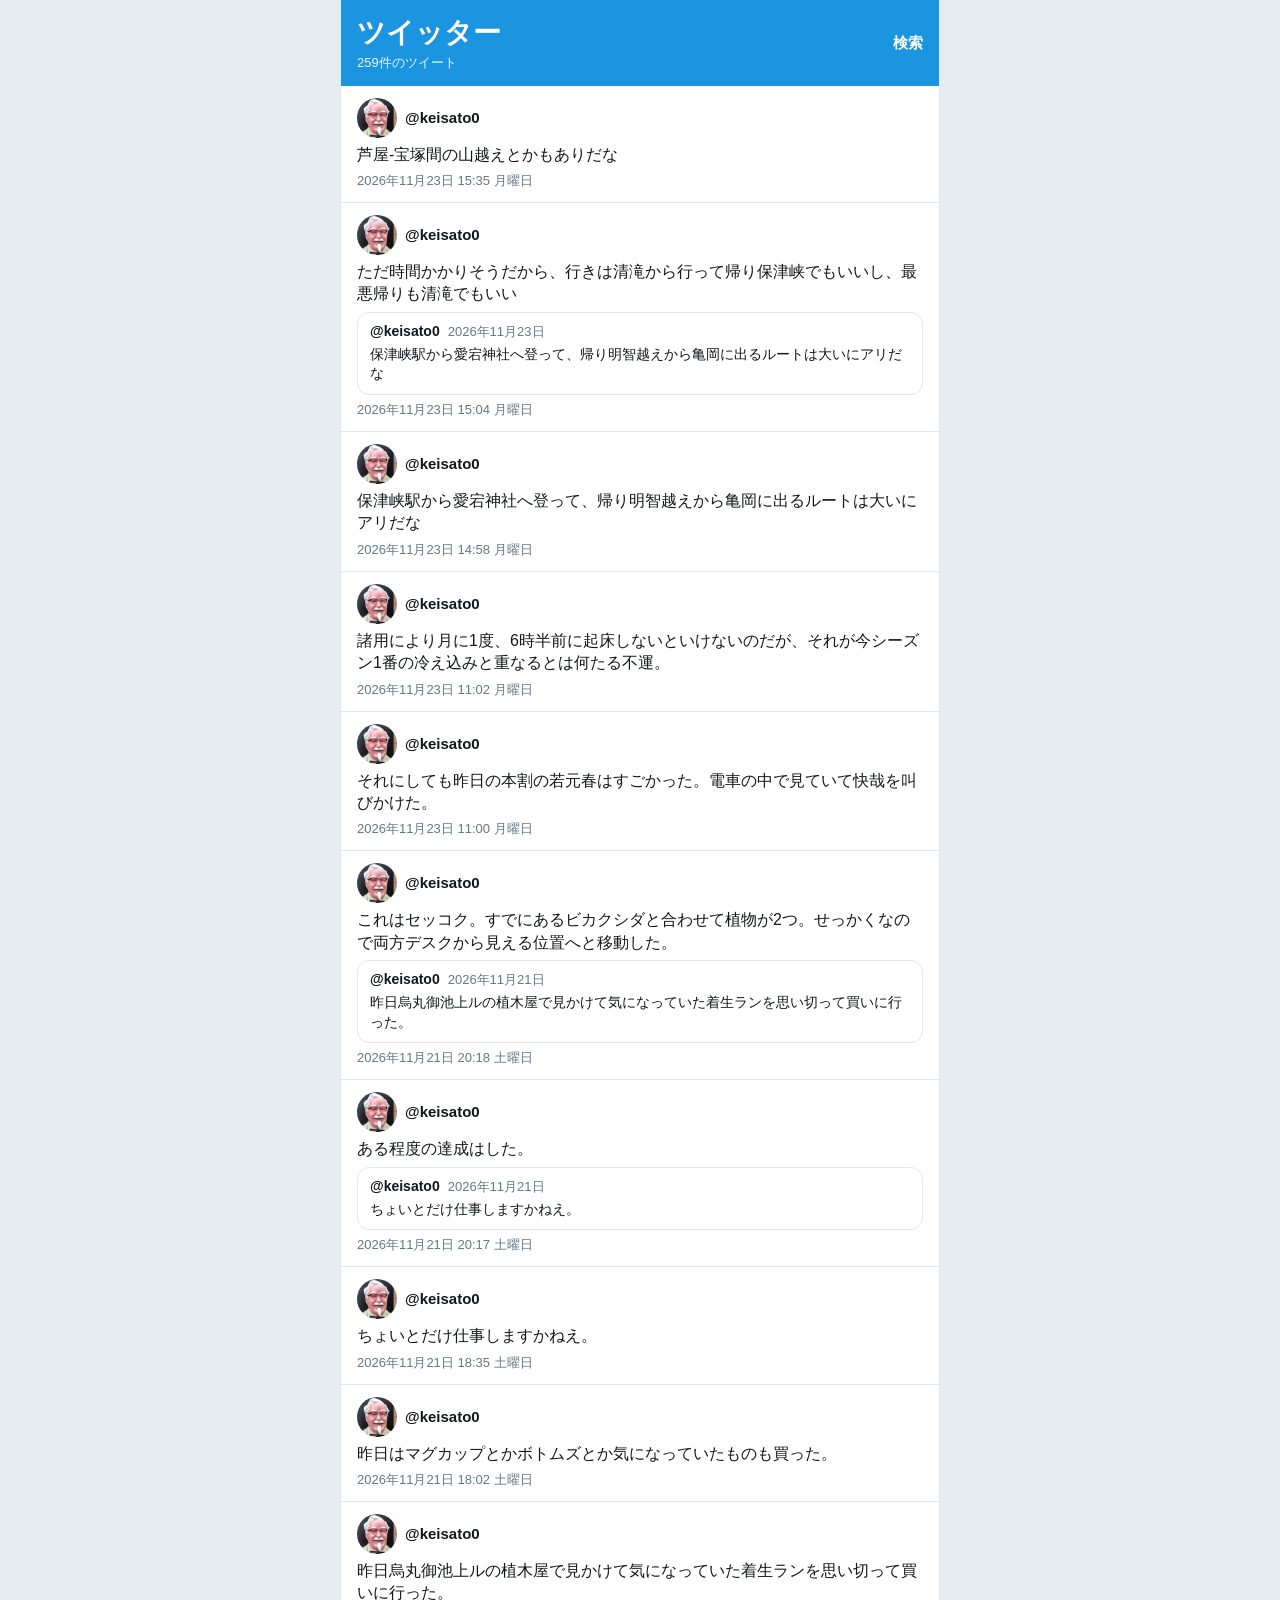
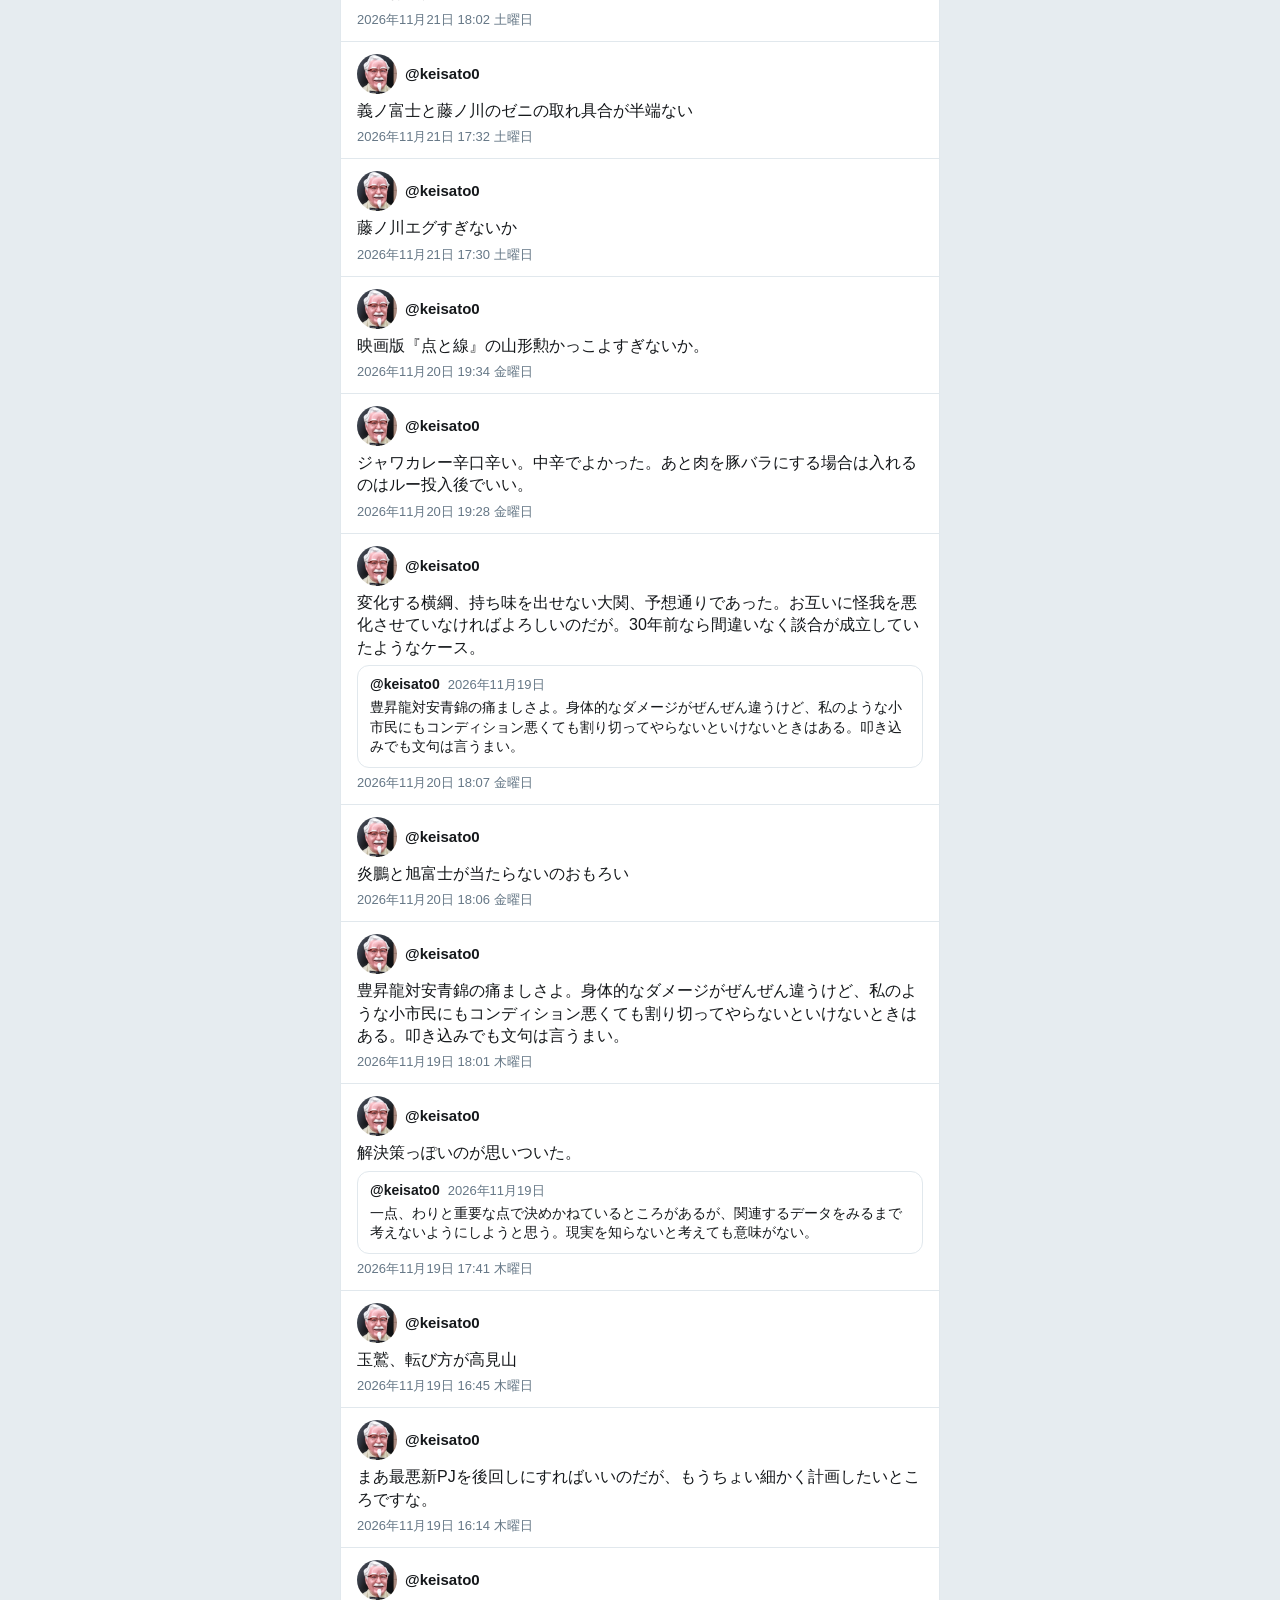
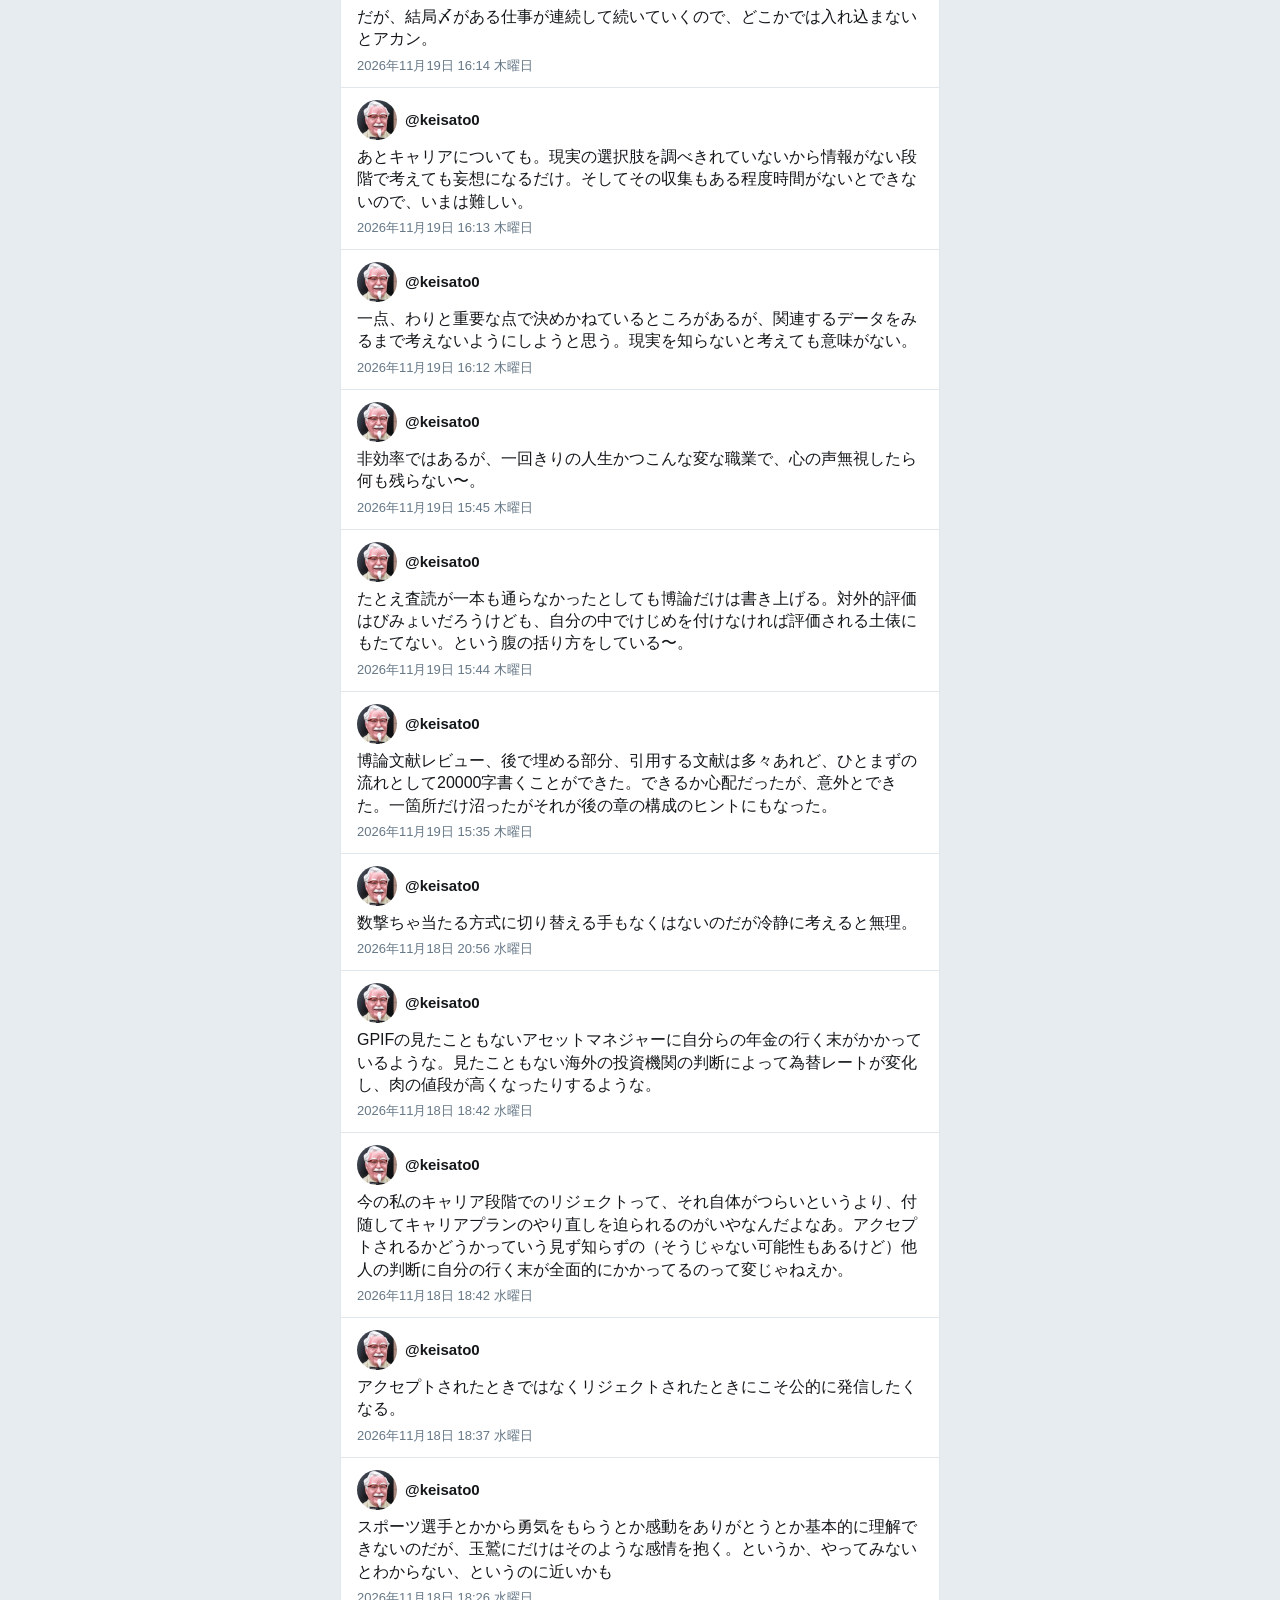
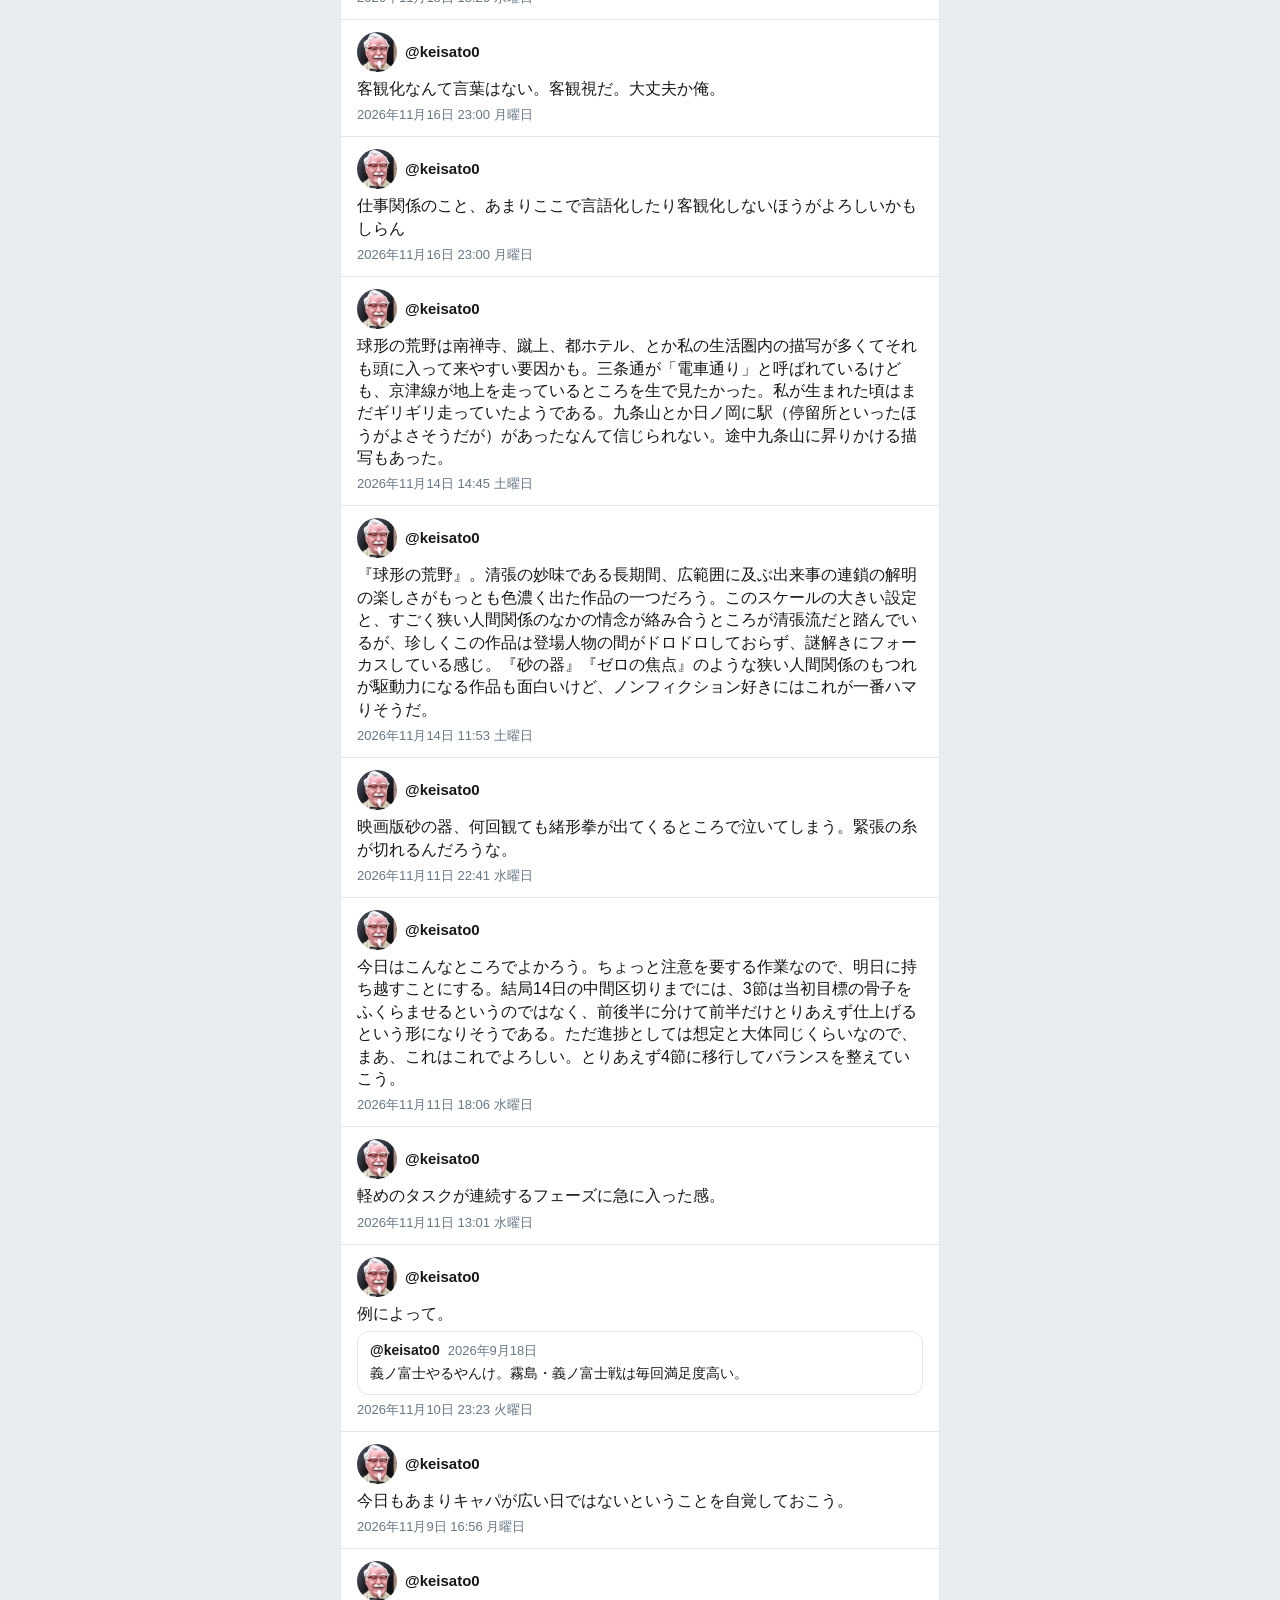
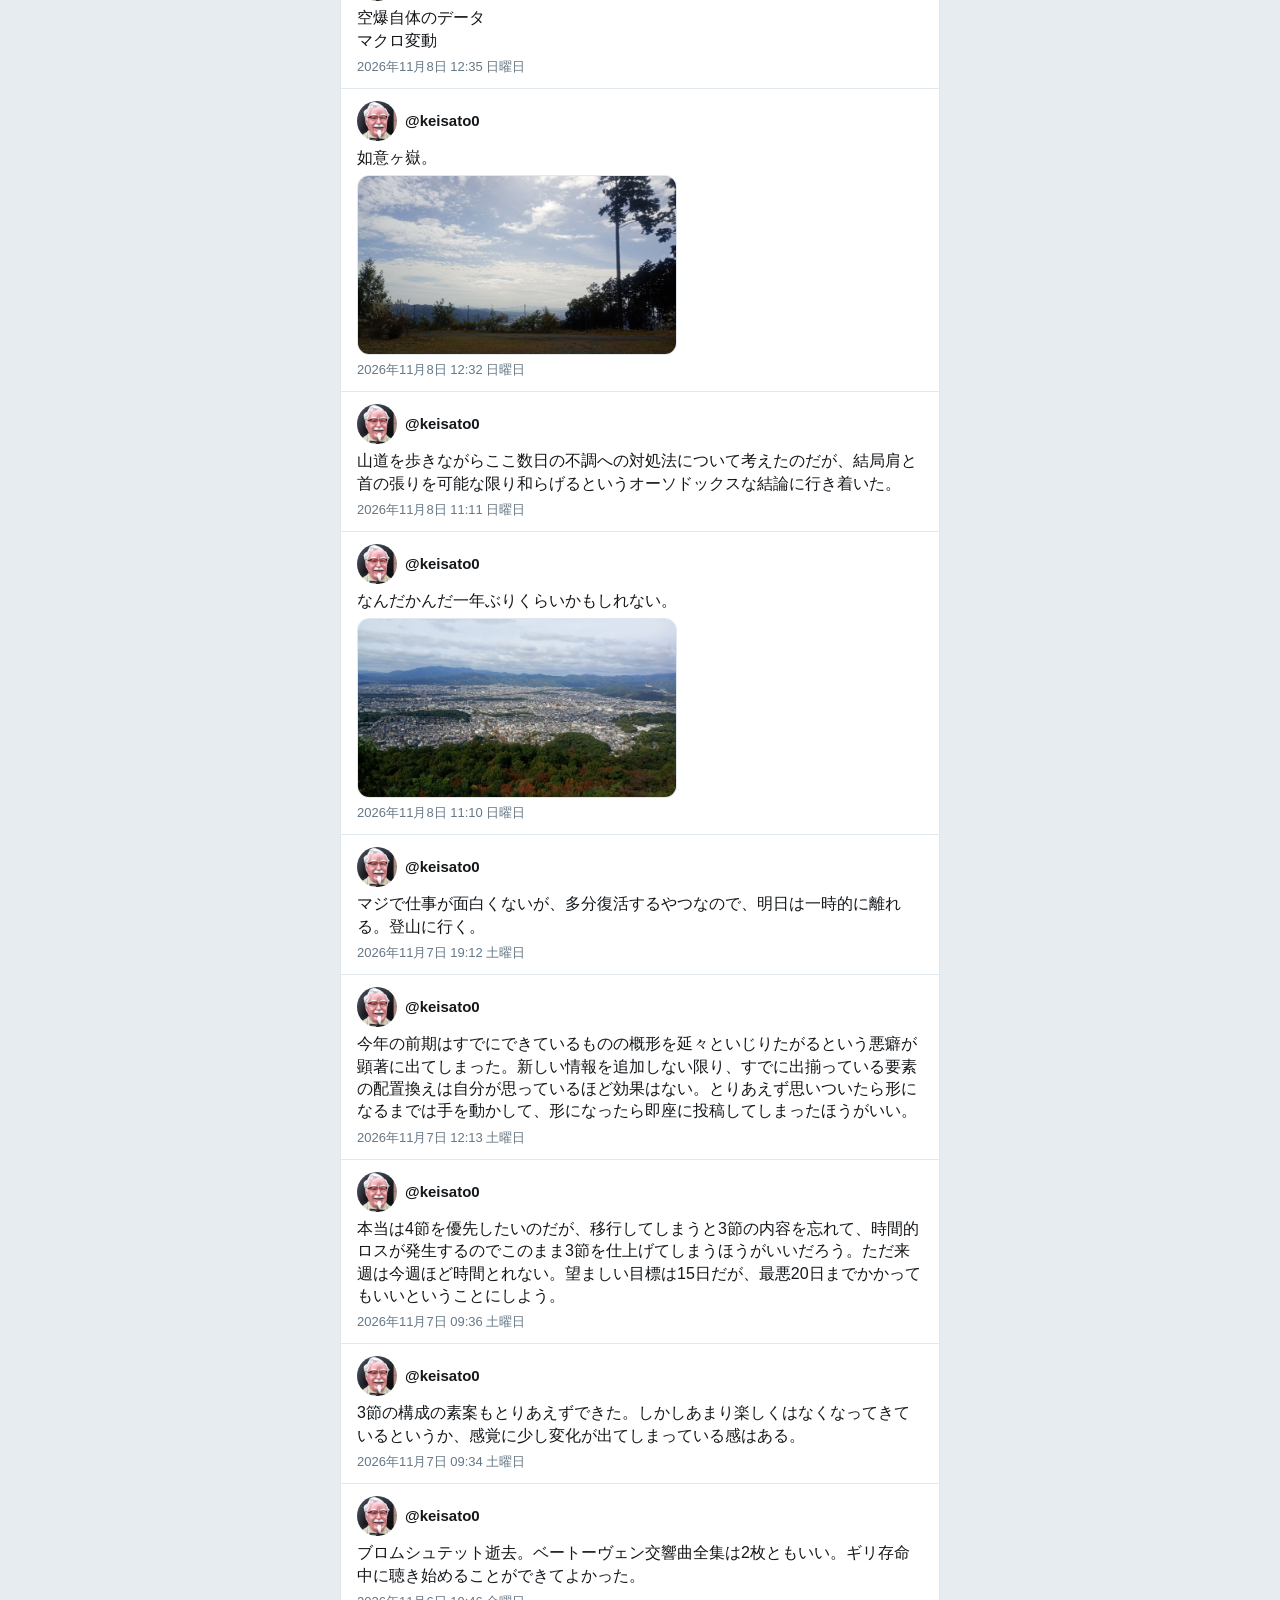
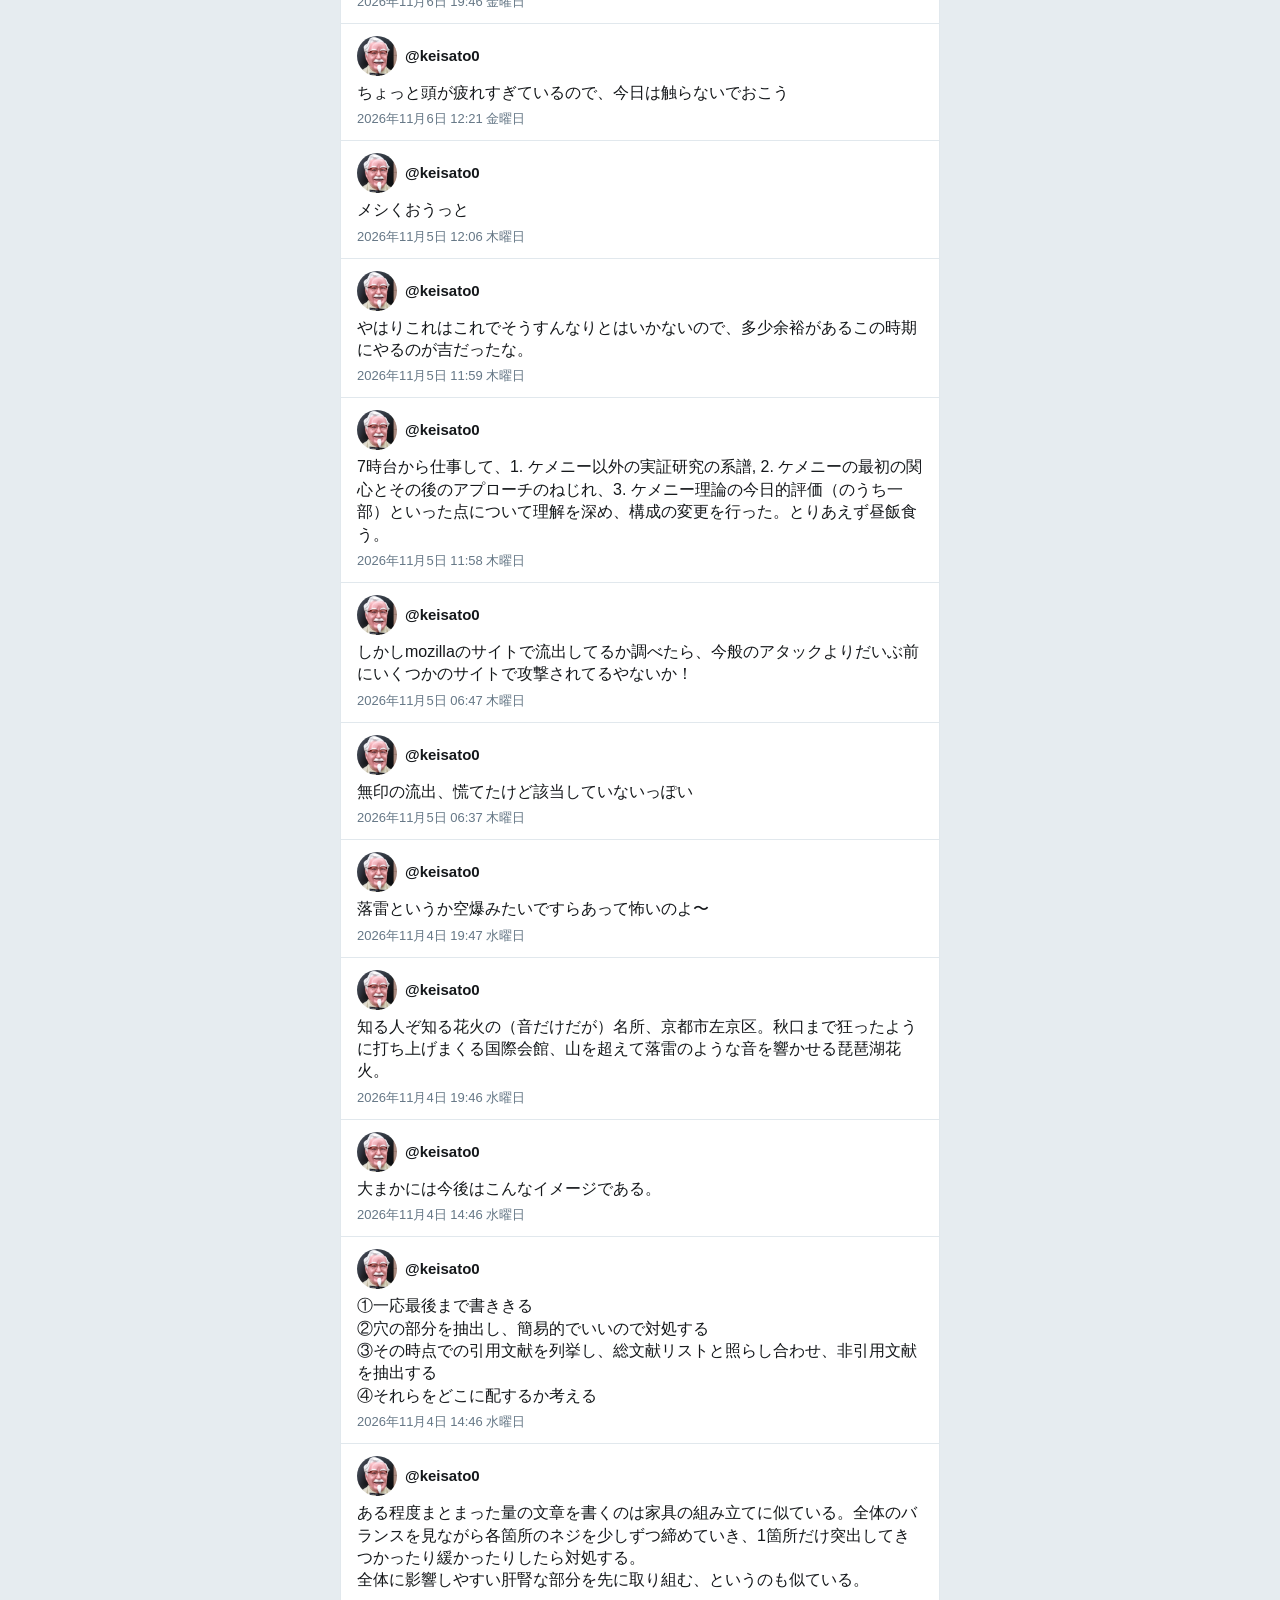
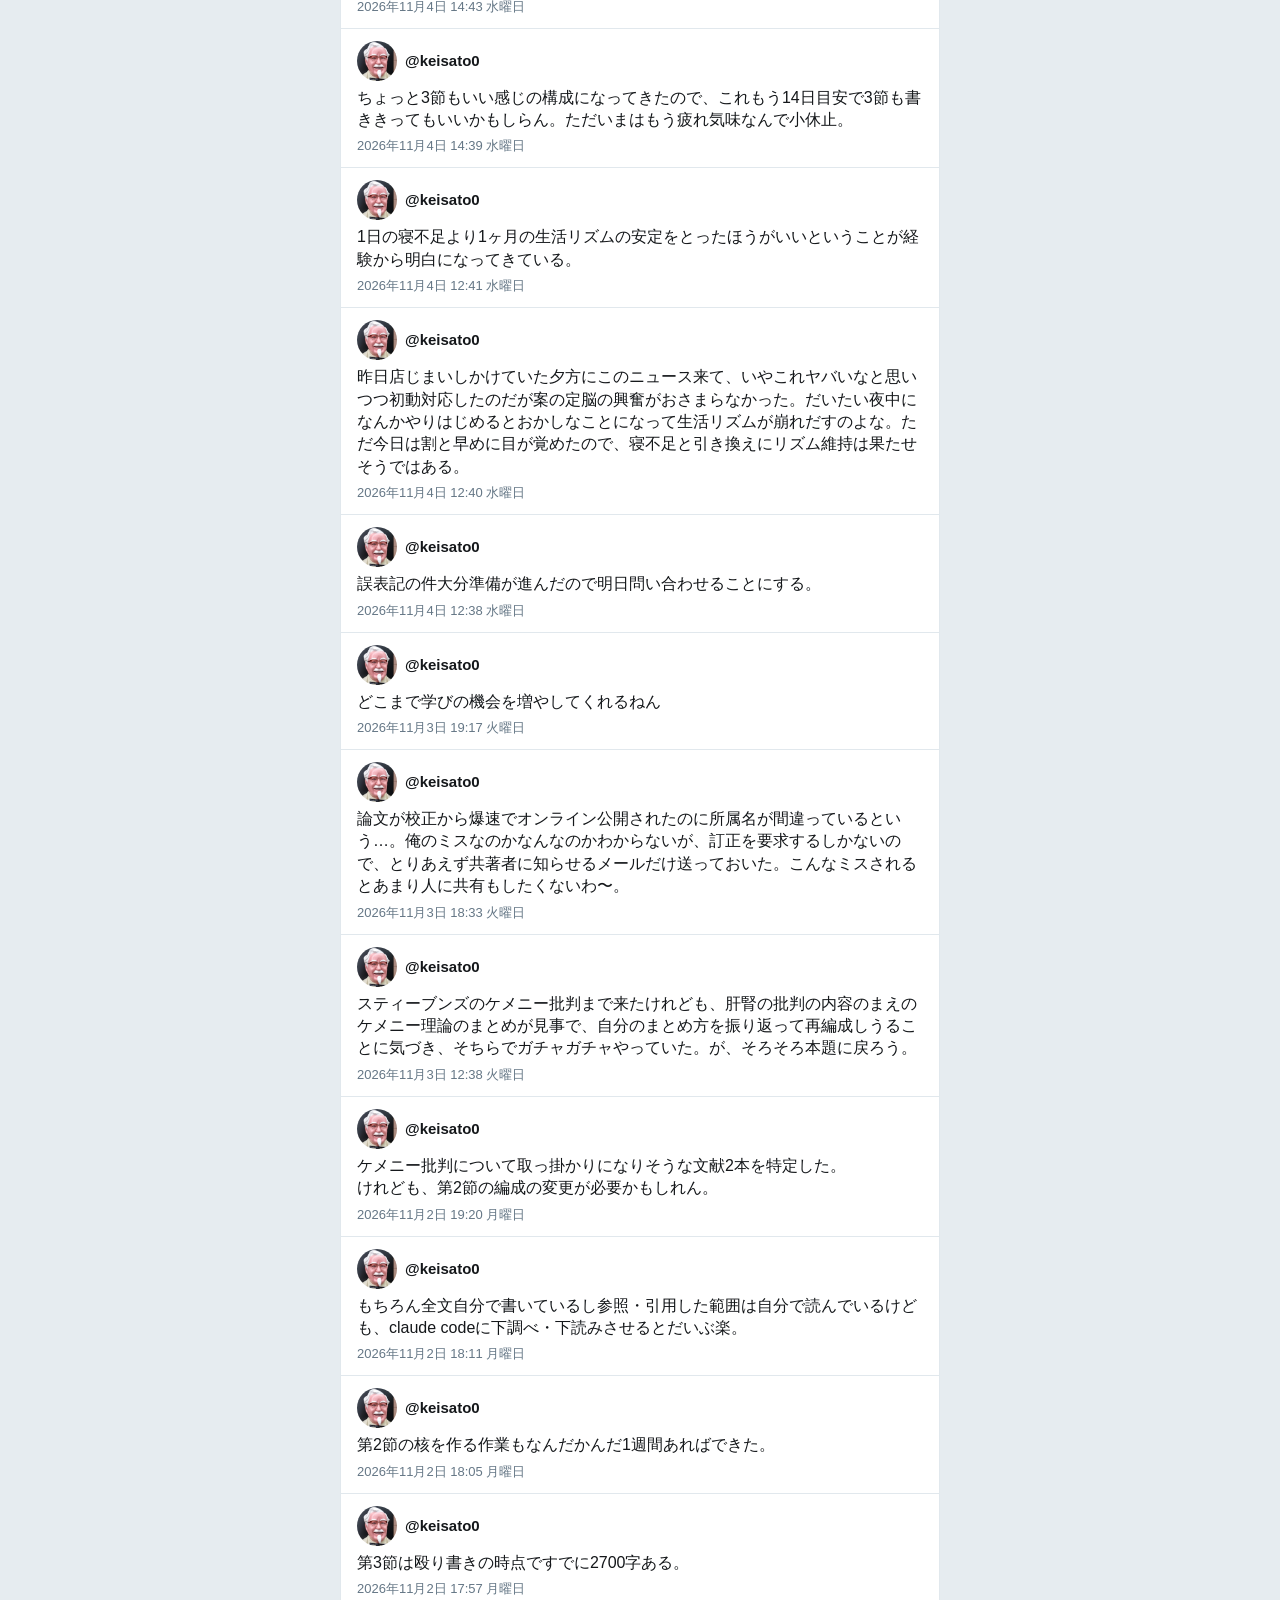
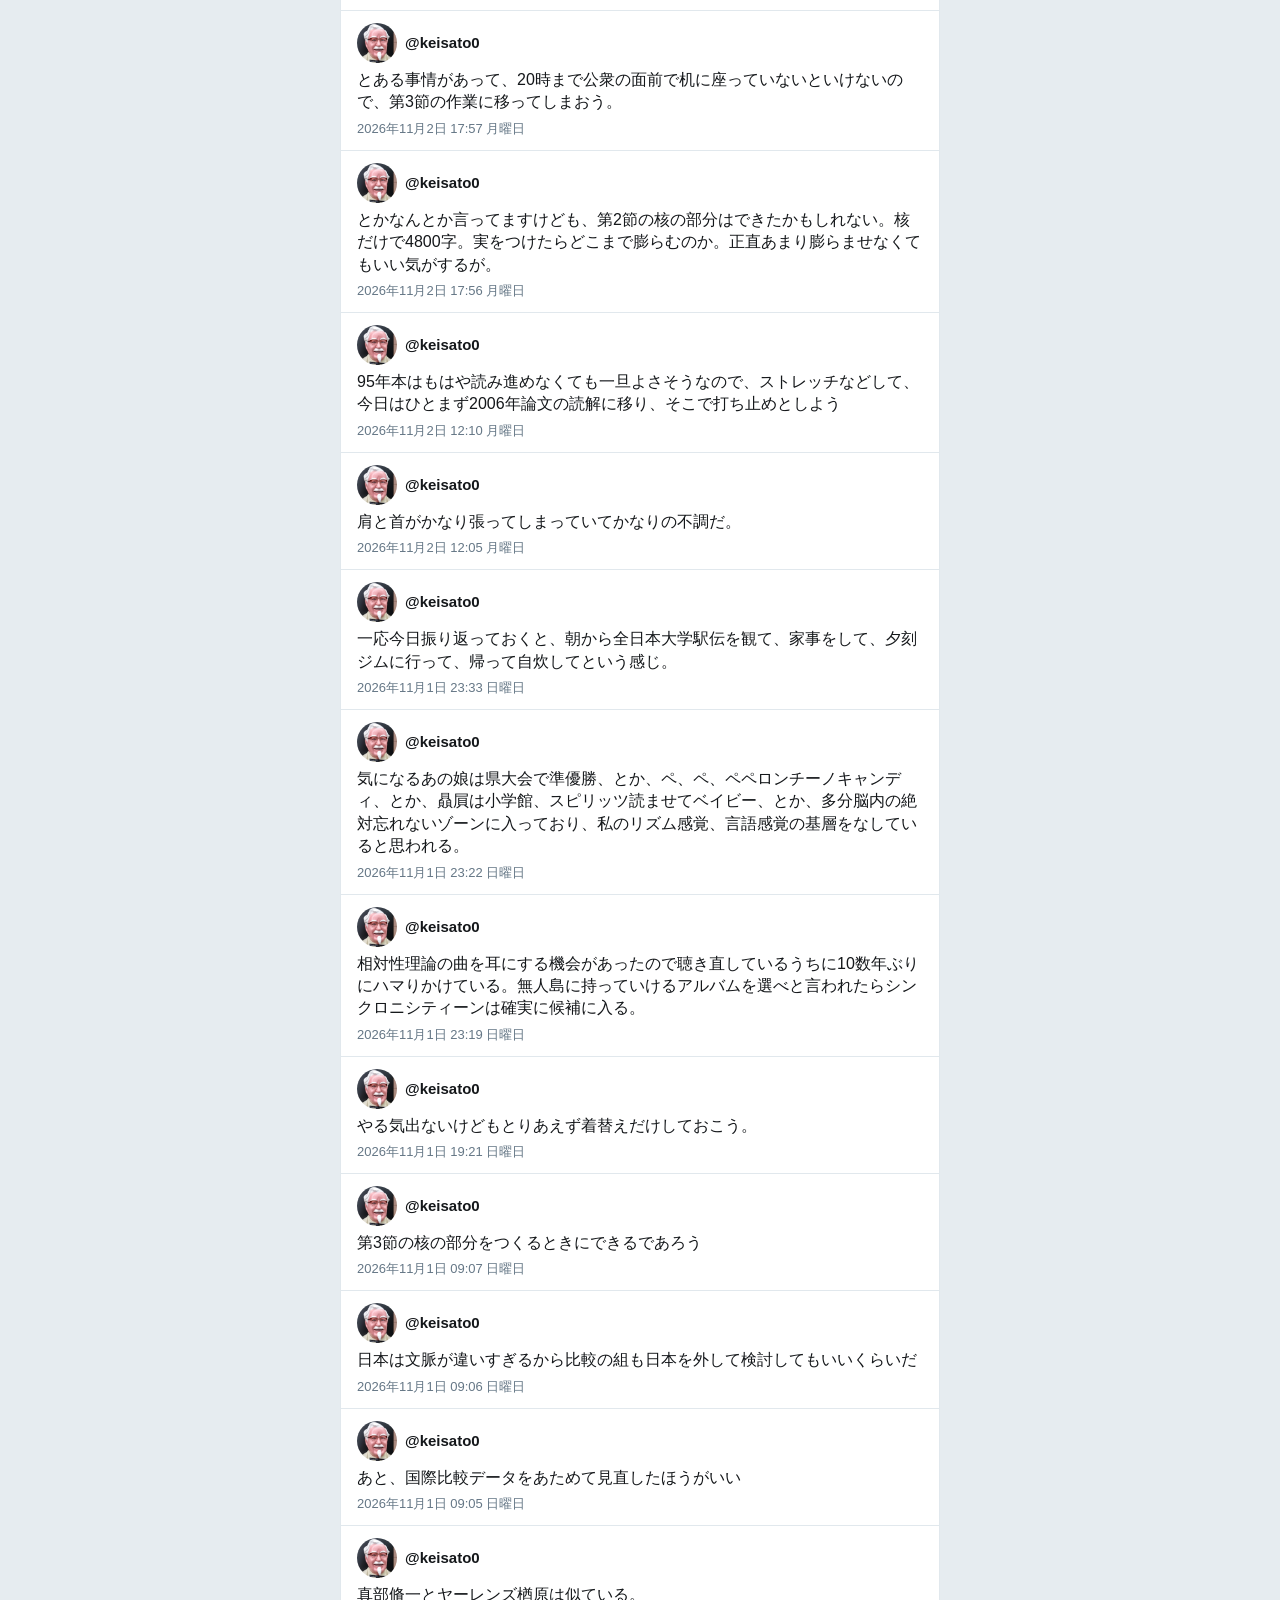
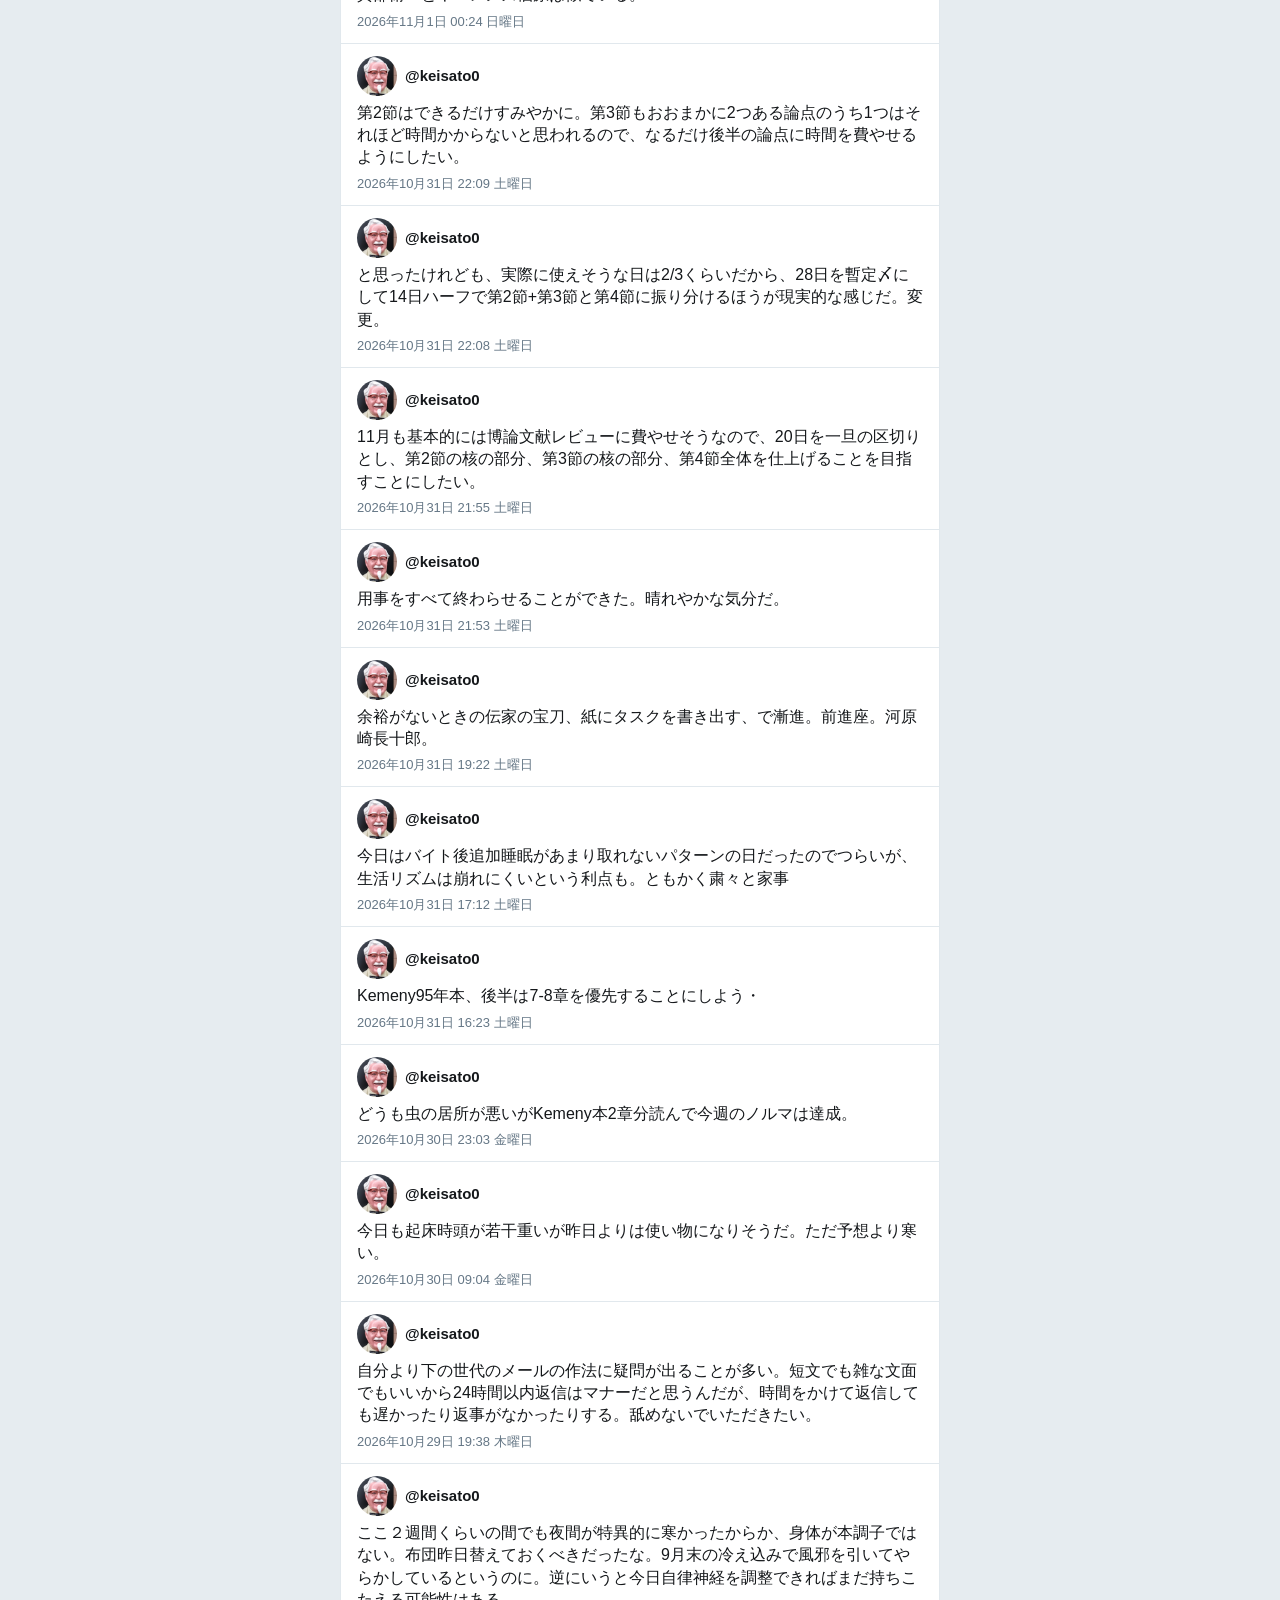
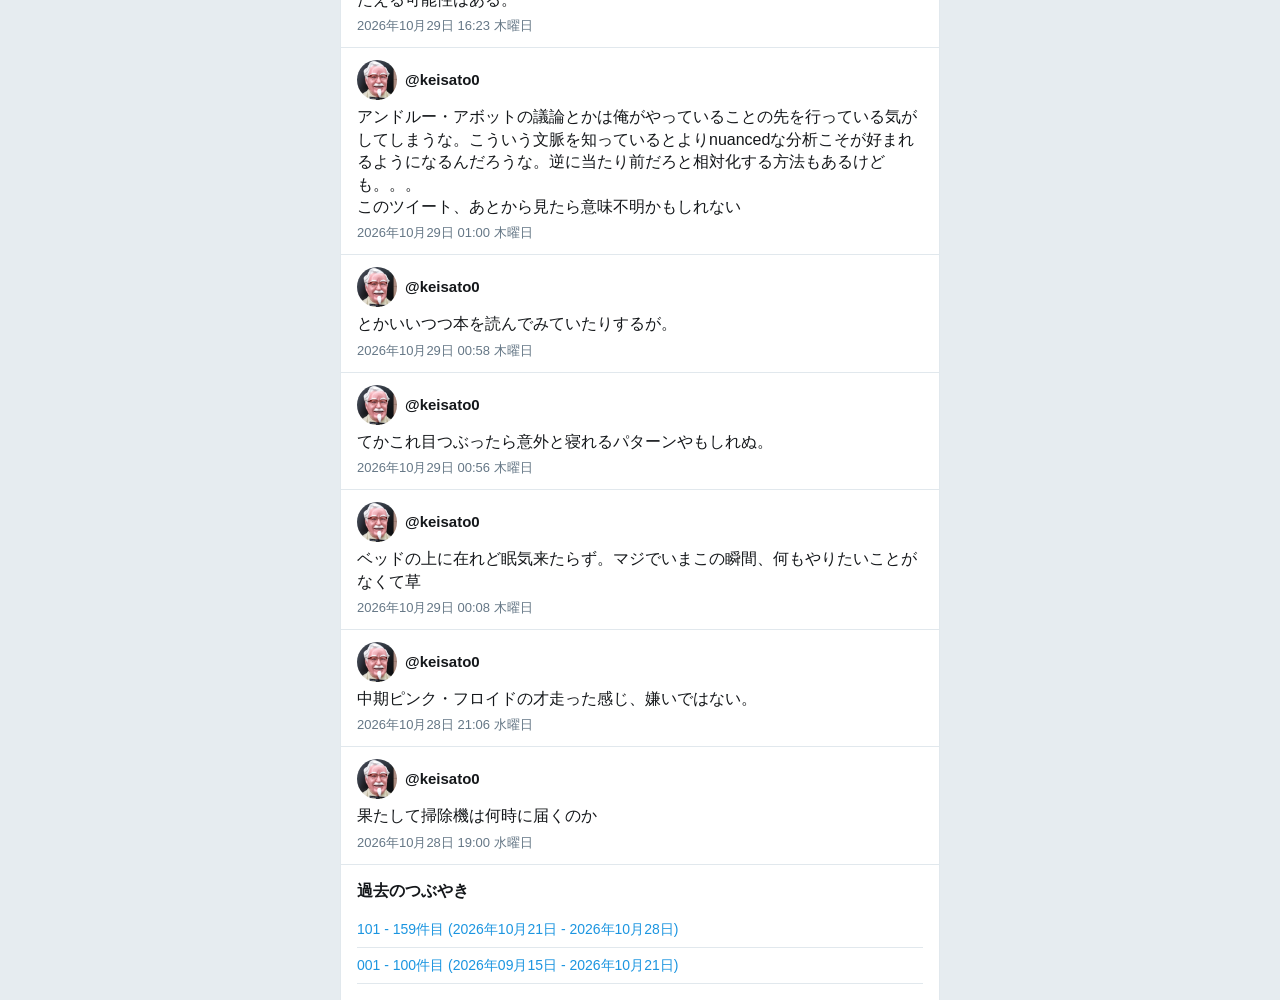
==== commit 428c925e: "つぶやきを追加(webフォーム)" ====
--- a/index.html
+++ b/index.html
@@ -12,11 +12,21 @@
   <header class="site-header site-top">
     <div class="site-title">
       <h1><a href="index.html">ツイッター</a></h1>
-      <p class="tweet-count">258件のツイート</p>
+      <p class="tweet-count">259件のツイート</p>
     </div>
     <a class="header-link" href="search.html">検索</a>
   </header>
   <main class="timeline">
+    <article class="tweet" id="t293">
+      <div class="tweet-header">
+        <img class="avatar" src="icon.jpg" alt="">
+        <div class="tweet-names">
+          <span class="handle">@keisato0</span>
+        </div>
+      </div>
+      <div class="tweet-body">芦屋-宝塚間の山越えとかもありだな</div>
+      <div class="tweet-date">2026年11月23日 15:35 月曜日</div>
+    </article>
     <article class="tweet" id="t292">
       <div class="tweet-header">
         <img class="avatar" src="icon.jpg" alt="">
@@ -1014,22 +1024,12 @@
       </div>
       <div class="tweet-body">果たして掃除機は何時に届くのか</div>
       <div class="tweet-date">2026年10月28日 19:00 水曜日</div>
-    </article>
-    <article class="tweet" id="t164">
-      <div class="tweet-header">
-        <img class="avatar" src="icon.jpg" alt="">
-        <div class="tweet-names">
-          <span class="handle">@keisato0</span>
-        </div>
-      </div>
-      <div class="tweet-body">洗濯と買い出し終。調理までするかは考え中。</div>
-      <div class="tweet-date">2026年10月28日 18:50 水曜日</div>
     </article>
   </main>
   <section class="archive-list">
     <h2>過去のつぶやき</h2>
     <ul>
-      <li><a href="archive/page2.html">101 - 158件目 (2026年10月21日 - 2026年10月28日)</a></li>
+      <li><a href="archive/page2.html">101 - 159件目 (2026年10月21日 - 2026年10月28日)</a></li>
       <li><a href="archive/page1.html">001 - 100件目 (2026年09月15日 - 2026年10月21日)</a></li>
     </ul>
   </section>
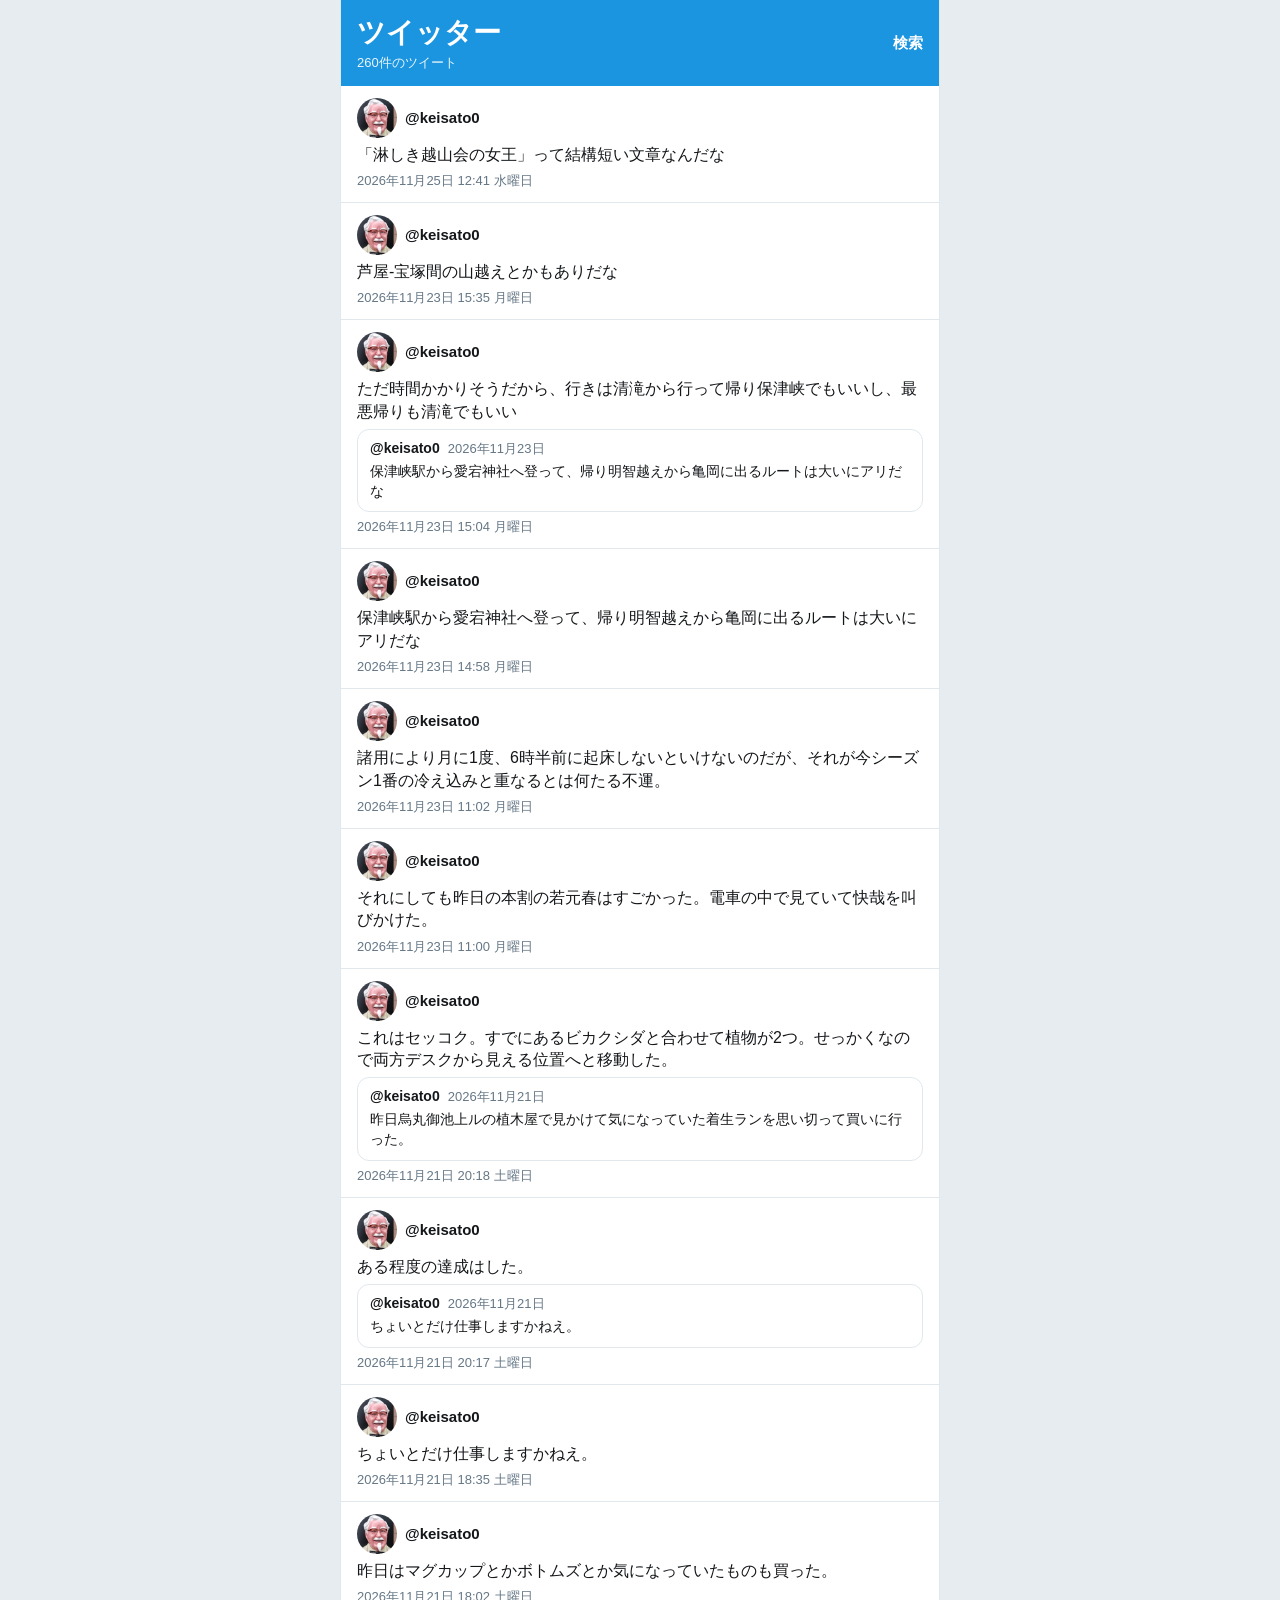
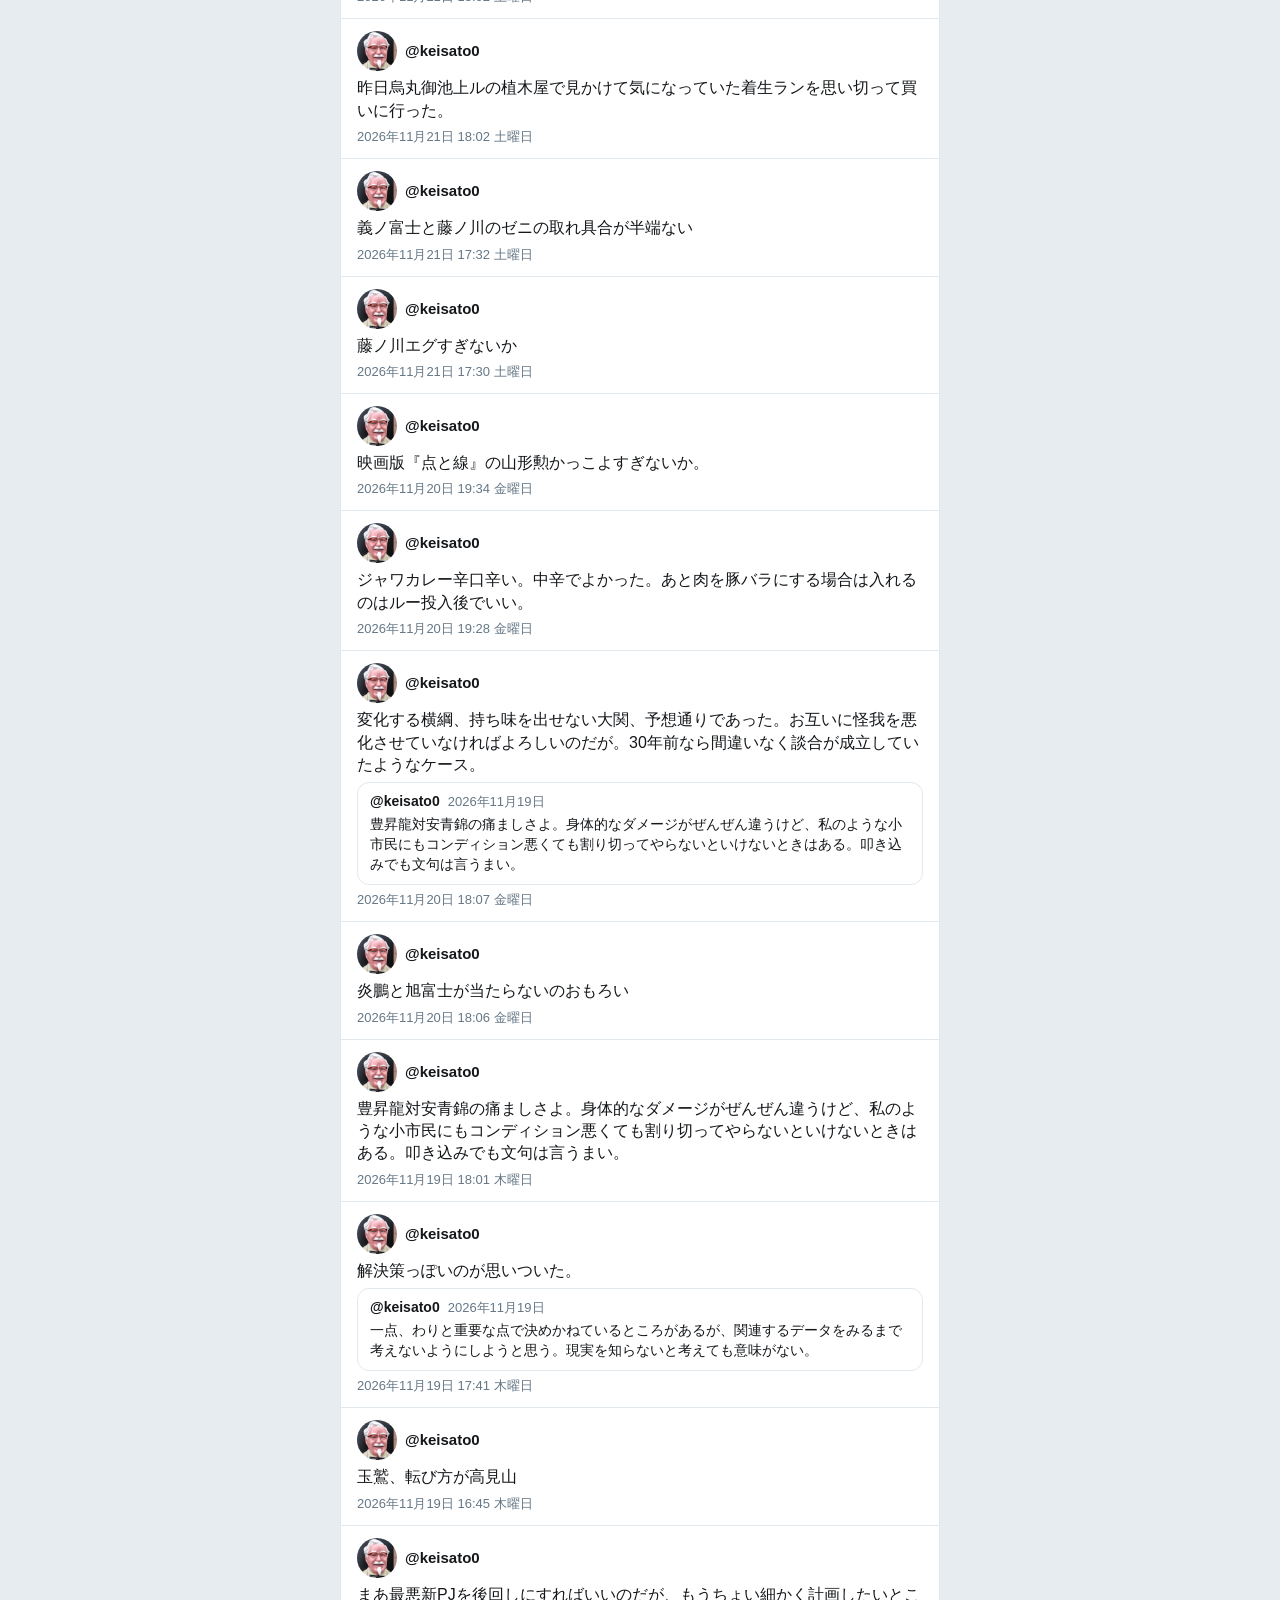
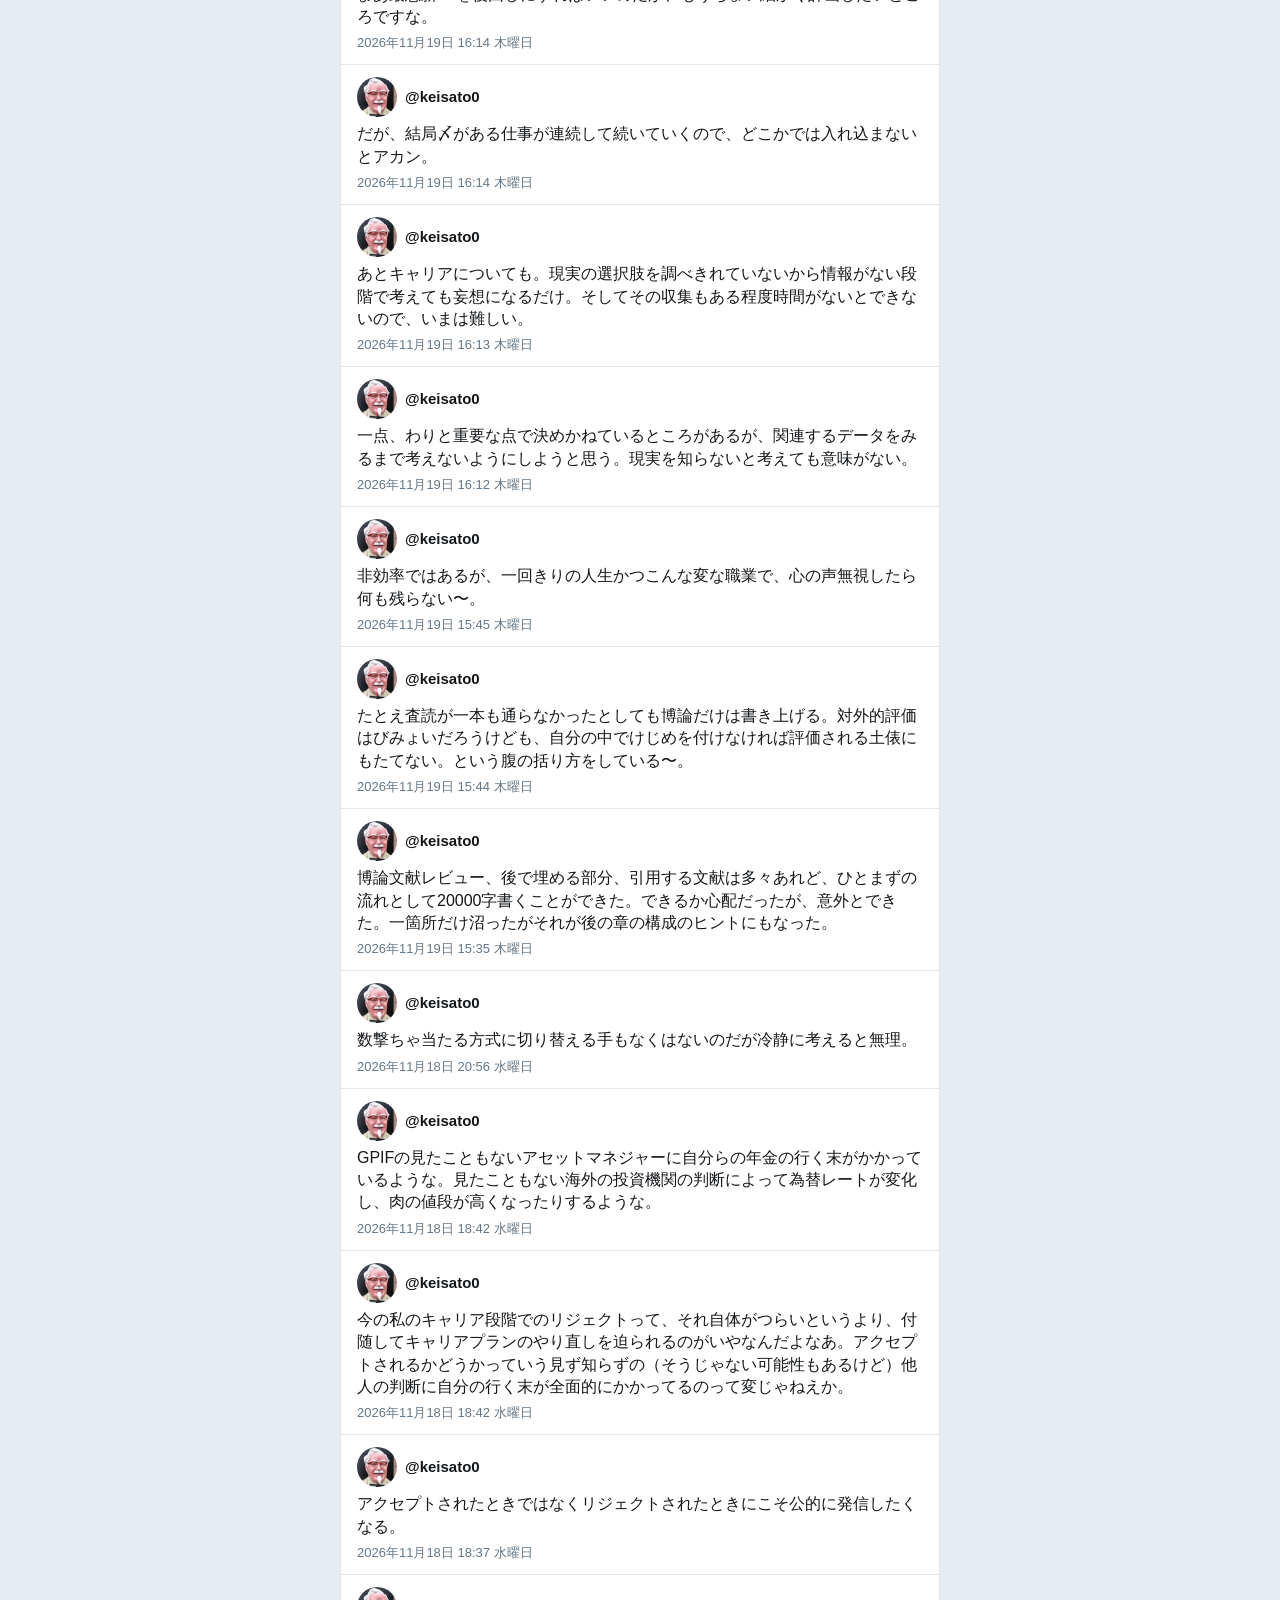
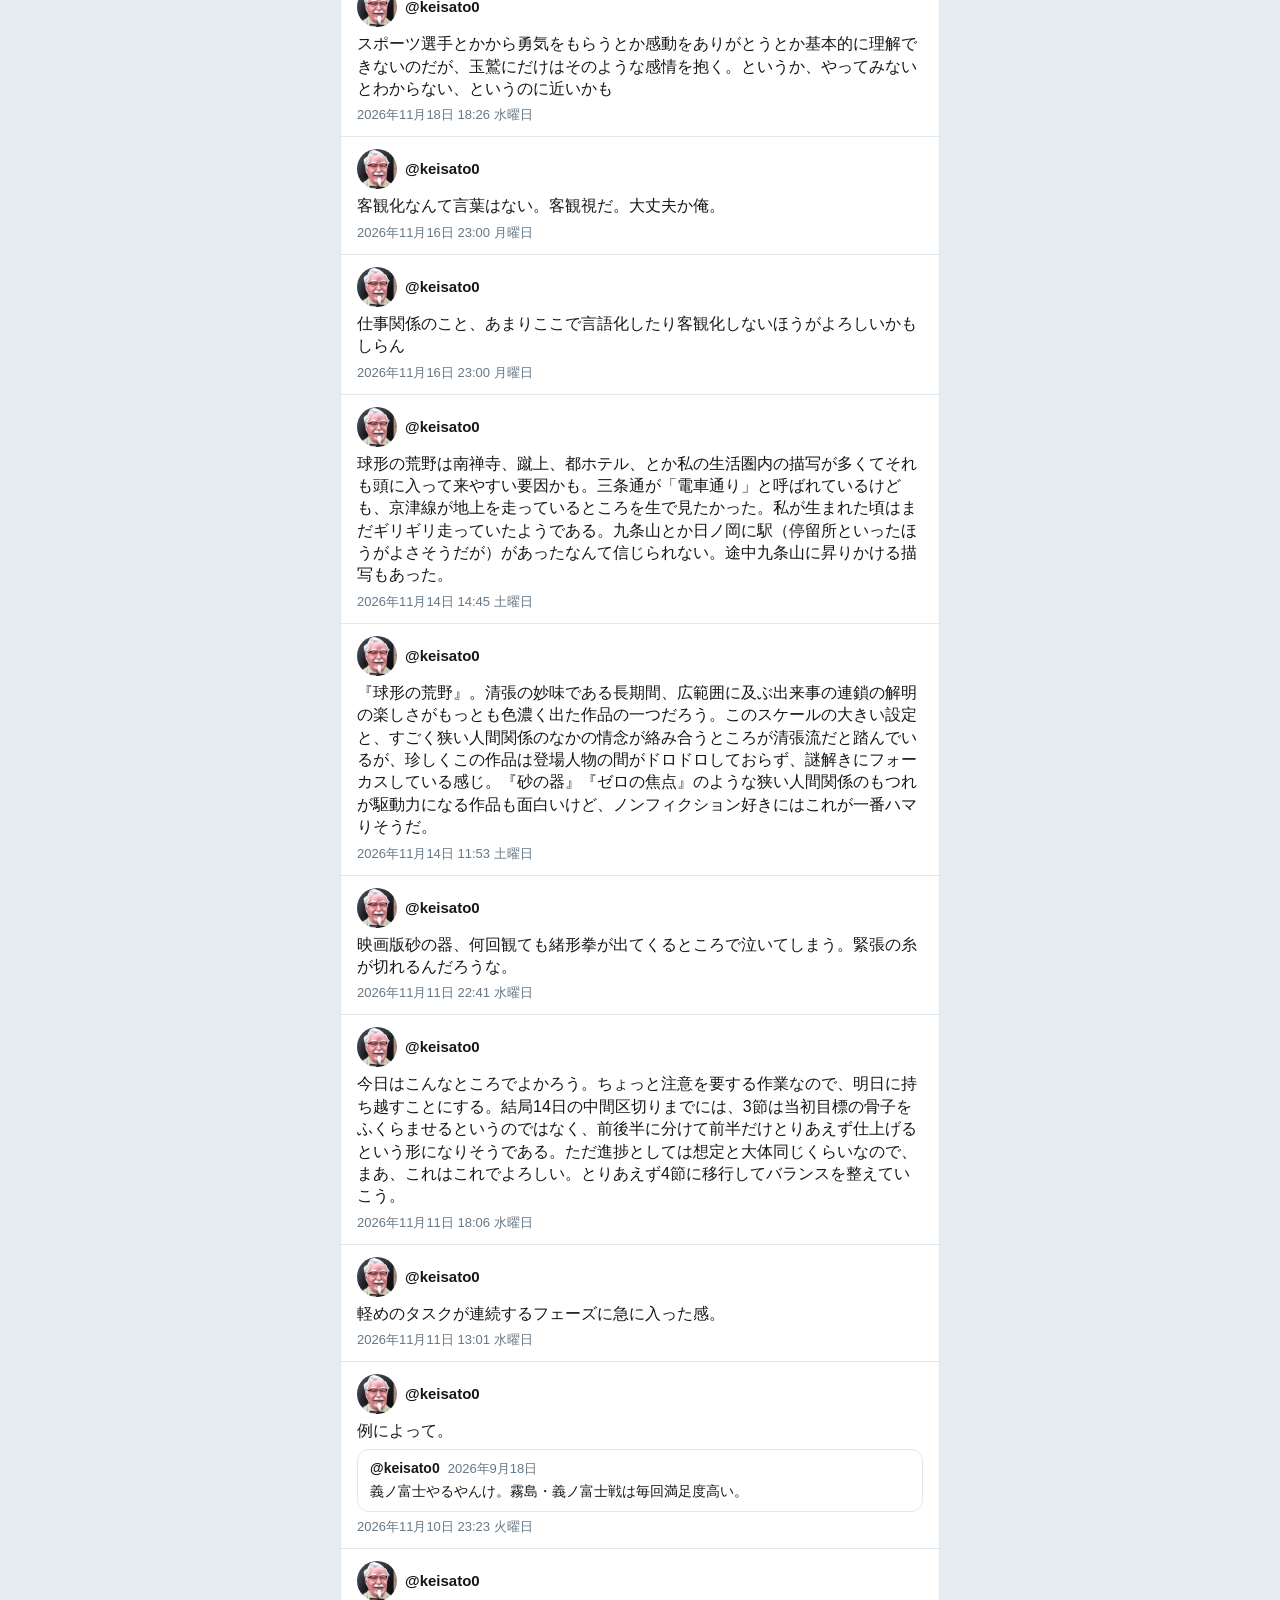
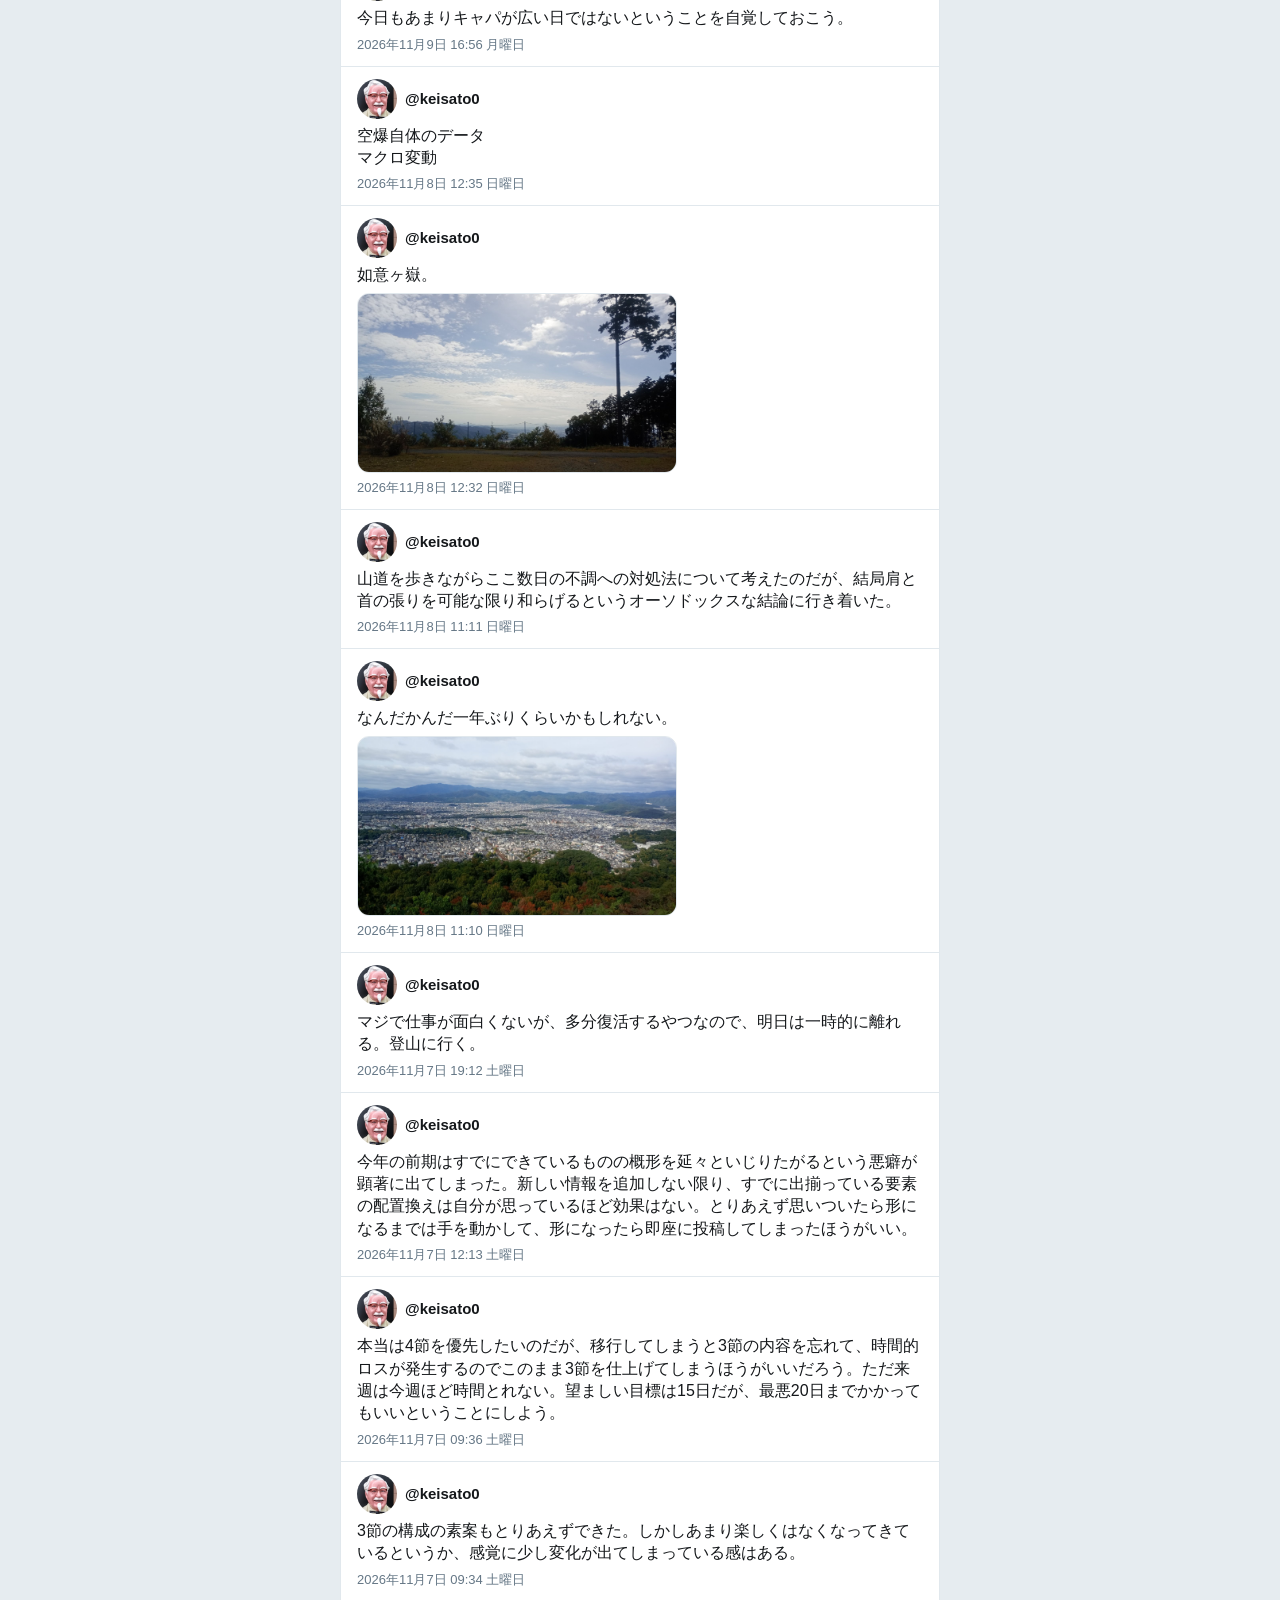
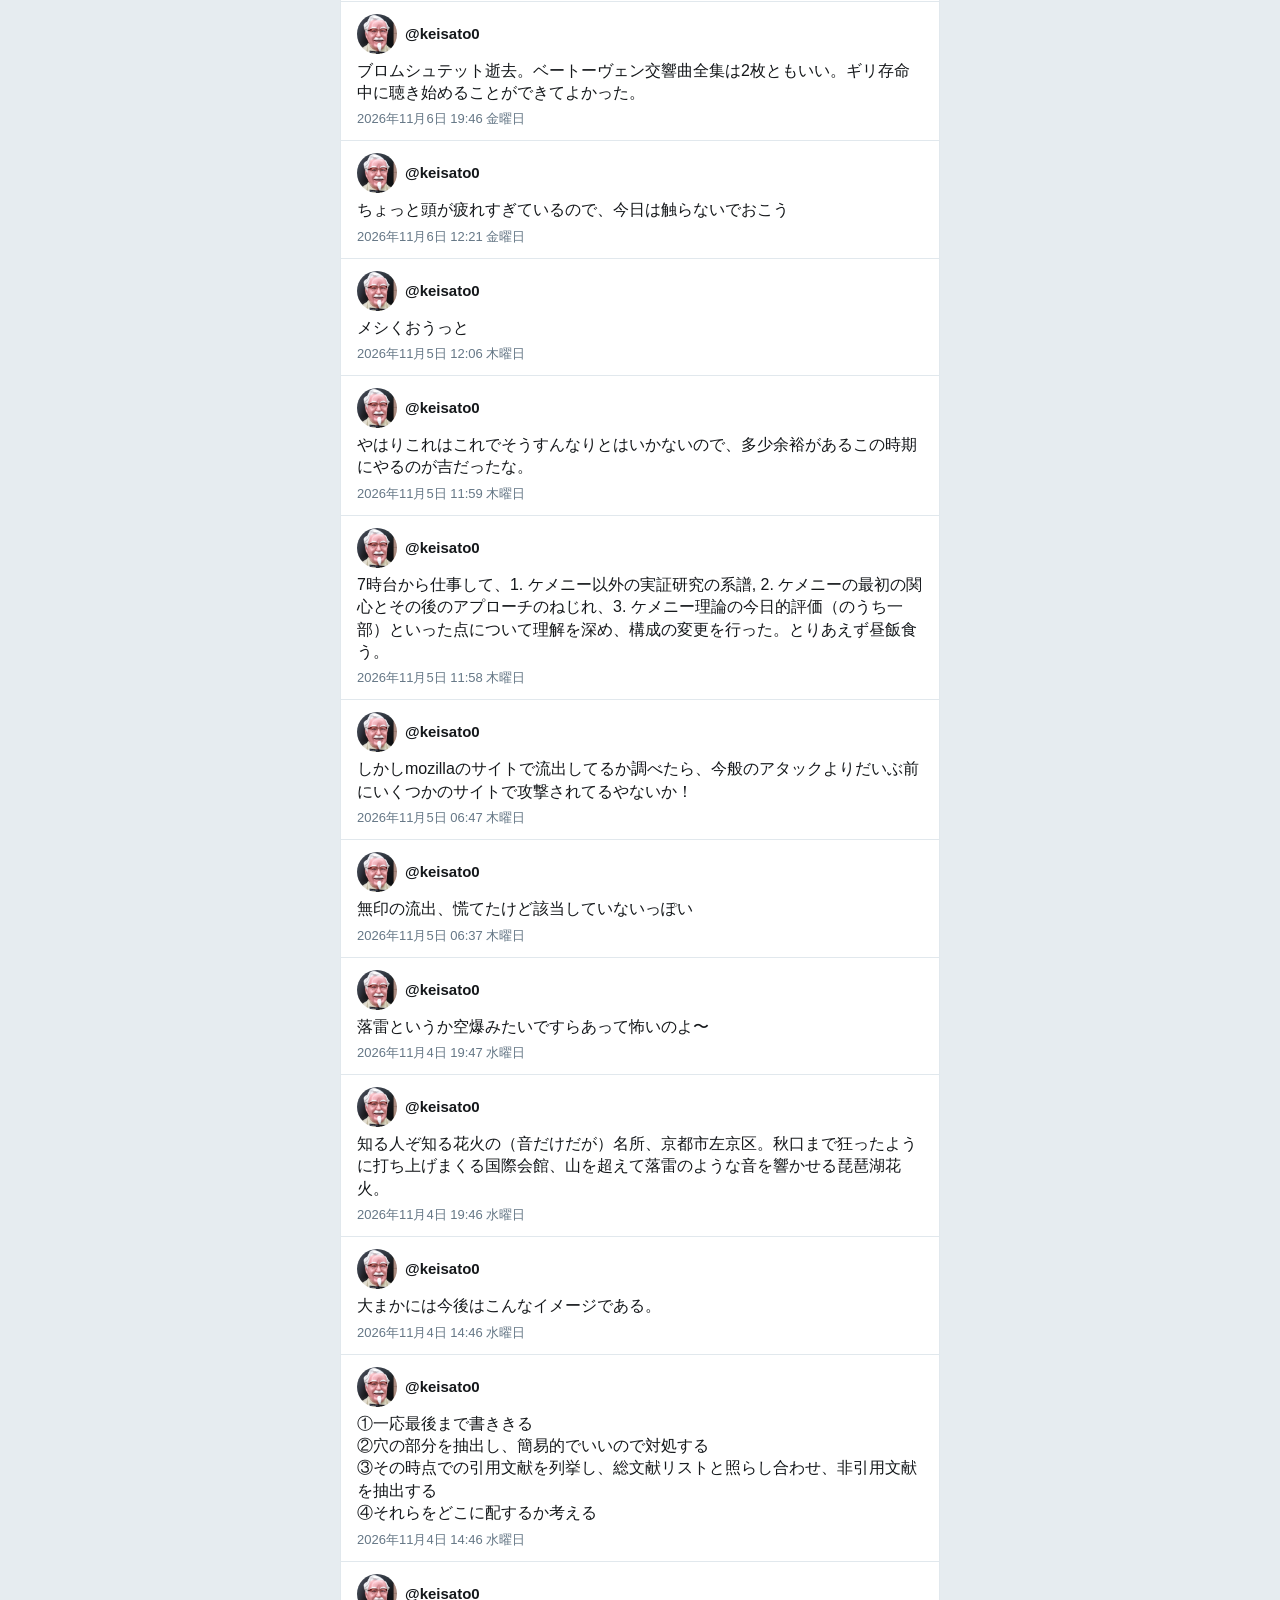
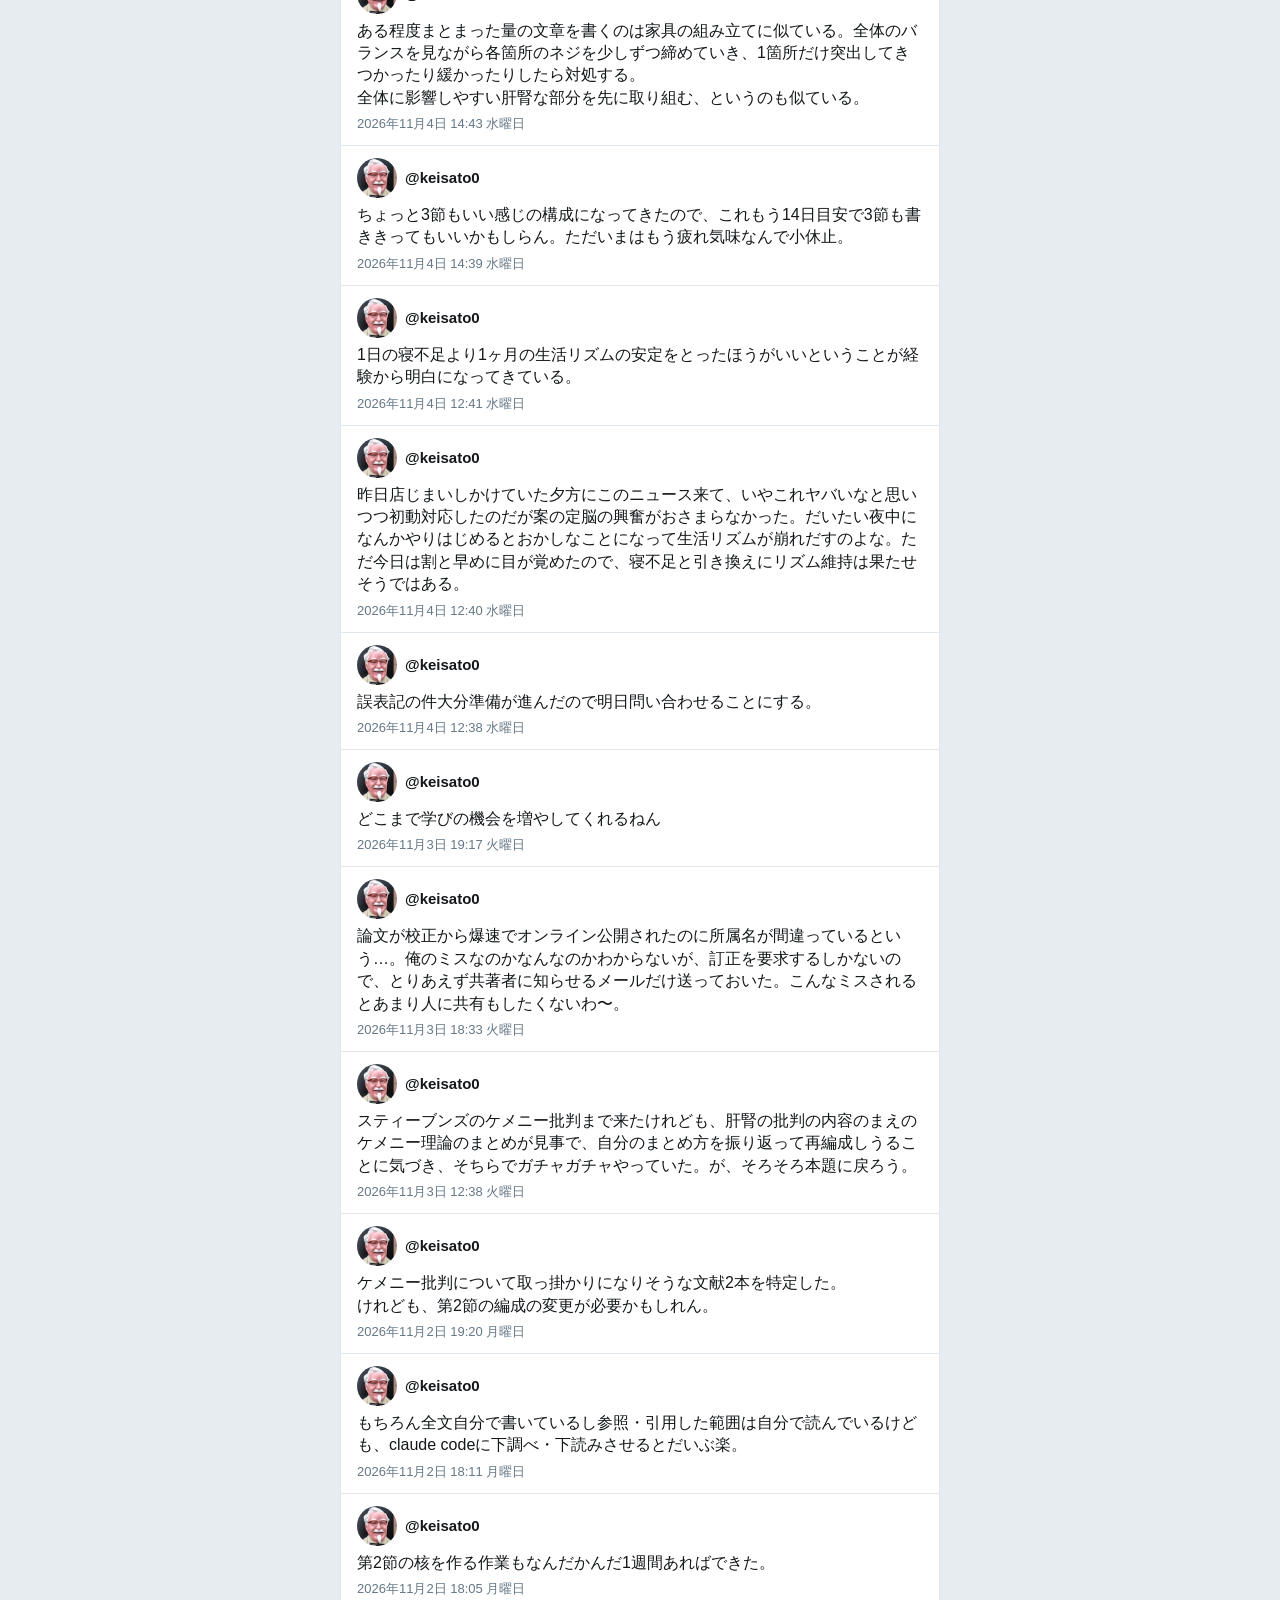
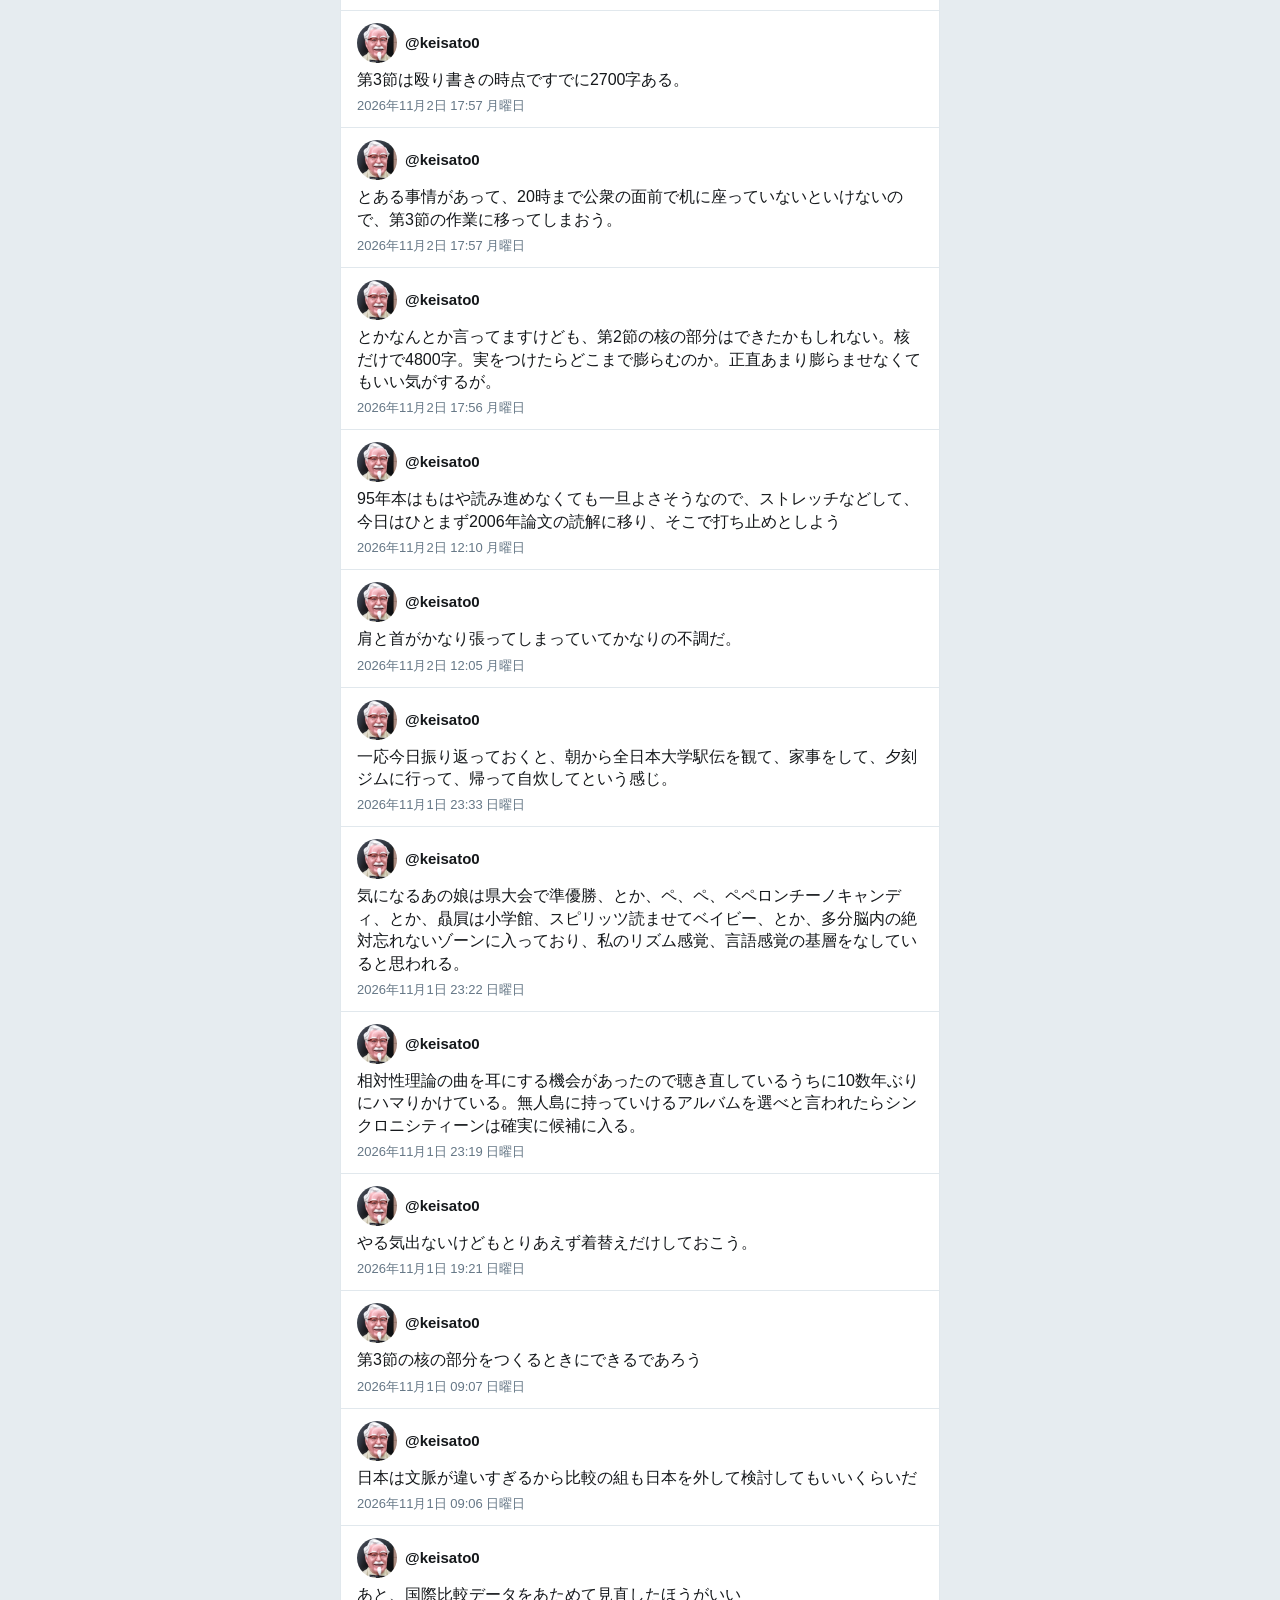
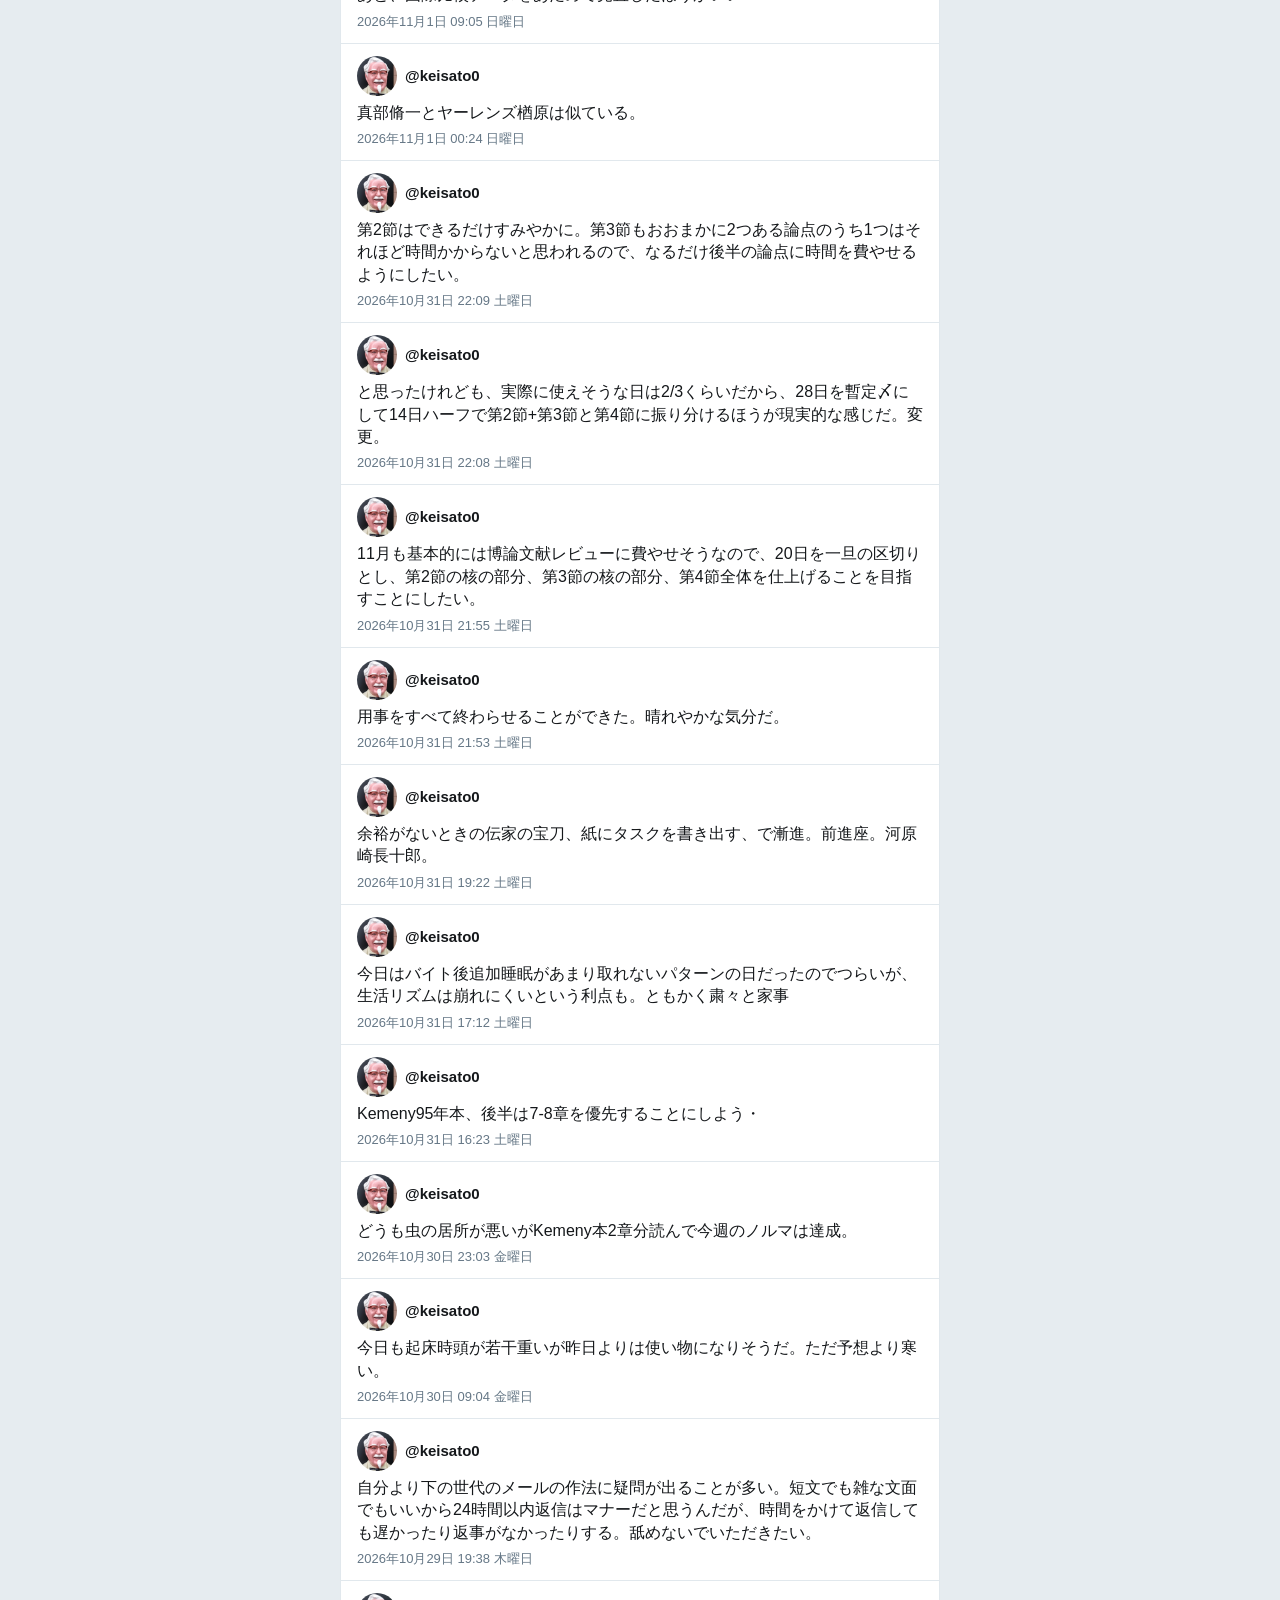
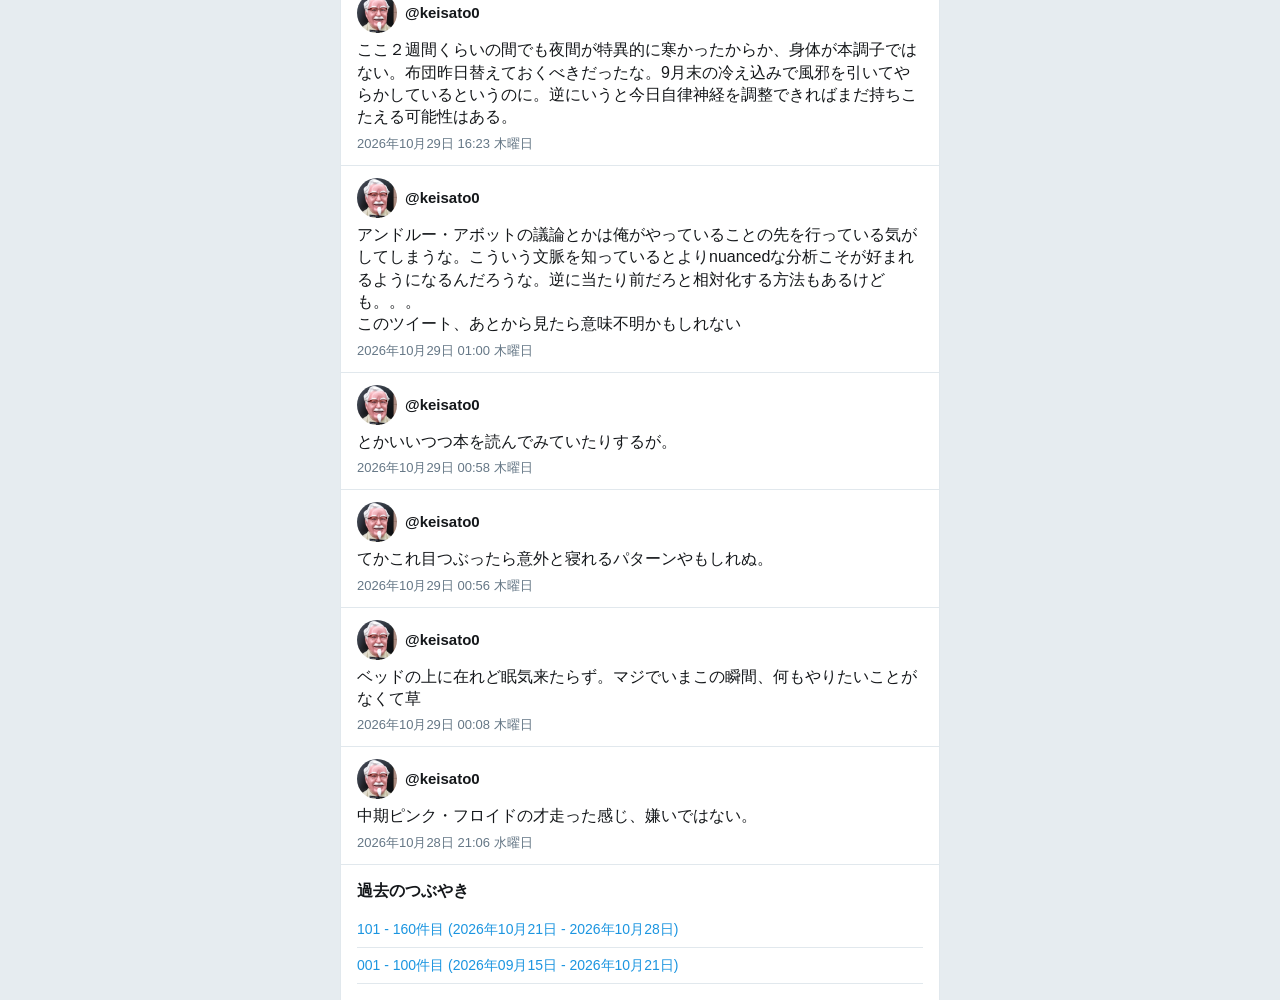
==== commit 84958c0b: "つぶやきを追加(webフォーム)" ====
--- a/index.html
+++ b/index.html
@@ -12,11 +12,21 @@
   <header class="site-header site-top">
     <div class="site-title">
       <h1><a href="index.html">ツイッター</a></h1>
-      <p class="tweet-count">259件のツイート</p>
+      <p class="tweet-count">260件のツイート</p>
     </div>
     <a class="header-link" href="search.html">検索</a>
   </header>
   <main class="timeline">
+    <article class="tweet" id="t294">
+      <div class="tweet-header">
+        <img class="avatar" src="icon.jpg" alt="">
+        <div class="tweet-names">
+          <span class="handle">@keisato0</span>
+        </div>
+      </div>
+      <div class="tweet-body">「淋しき越山会の女王」って結構短い文章なんだな</div>
+      <div class="tweet-date">2026年11月25日 12:41 水曜日</div>
+    </article>
     <article class="tweet" id="t293">
       <div class="tweet-header">
         <img class="avatar" src="icon.jpg" alt="">
@@ -1014,22 +1024,12 @@
       </div>
       <div class="tweet-body">中期ピンク・フロイドの才走った感じ、嫌いではない。</div>
       <div class="tweet-date">2026年10月28日 21:06 水曜日</div>
-    </article>
-    <article class="tweet" id="t165">
-      <div class="tweet-header">
-        <img class="avatar" src="icon.jpg" alt="">
-        <div class="tweet-names">
-          <span class="handle">@keisato0</span>
-        </div>
-      </div>
-      <div class="tweet-body">果たして掃除機は何時に届くのか</div>
-      <div class="tweet-date">2026年10月28日 19:00 水曜日</div>
     </article>
   </main>
   <section class="archive-list">
     <h2>過去のつぶやき</h2>
     <ul>
-      <li><a href="archive/page2.html">101 - 159件目 (2026年10月21日 - 2026年10月28日)</a></li>
+      <li><a href="archive/page2.html">101 - 160件目 (2026年10月21日 - 2026年10月28日)</a></li>
       <li><a href="archive/page1.html">001 - 100件目 (2026年09月15日 - 2026年10月21日)</a></li>
     </ul>
   </section>
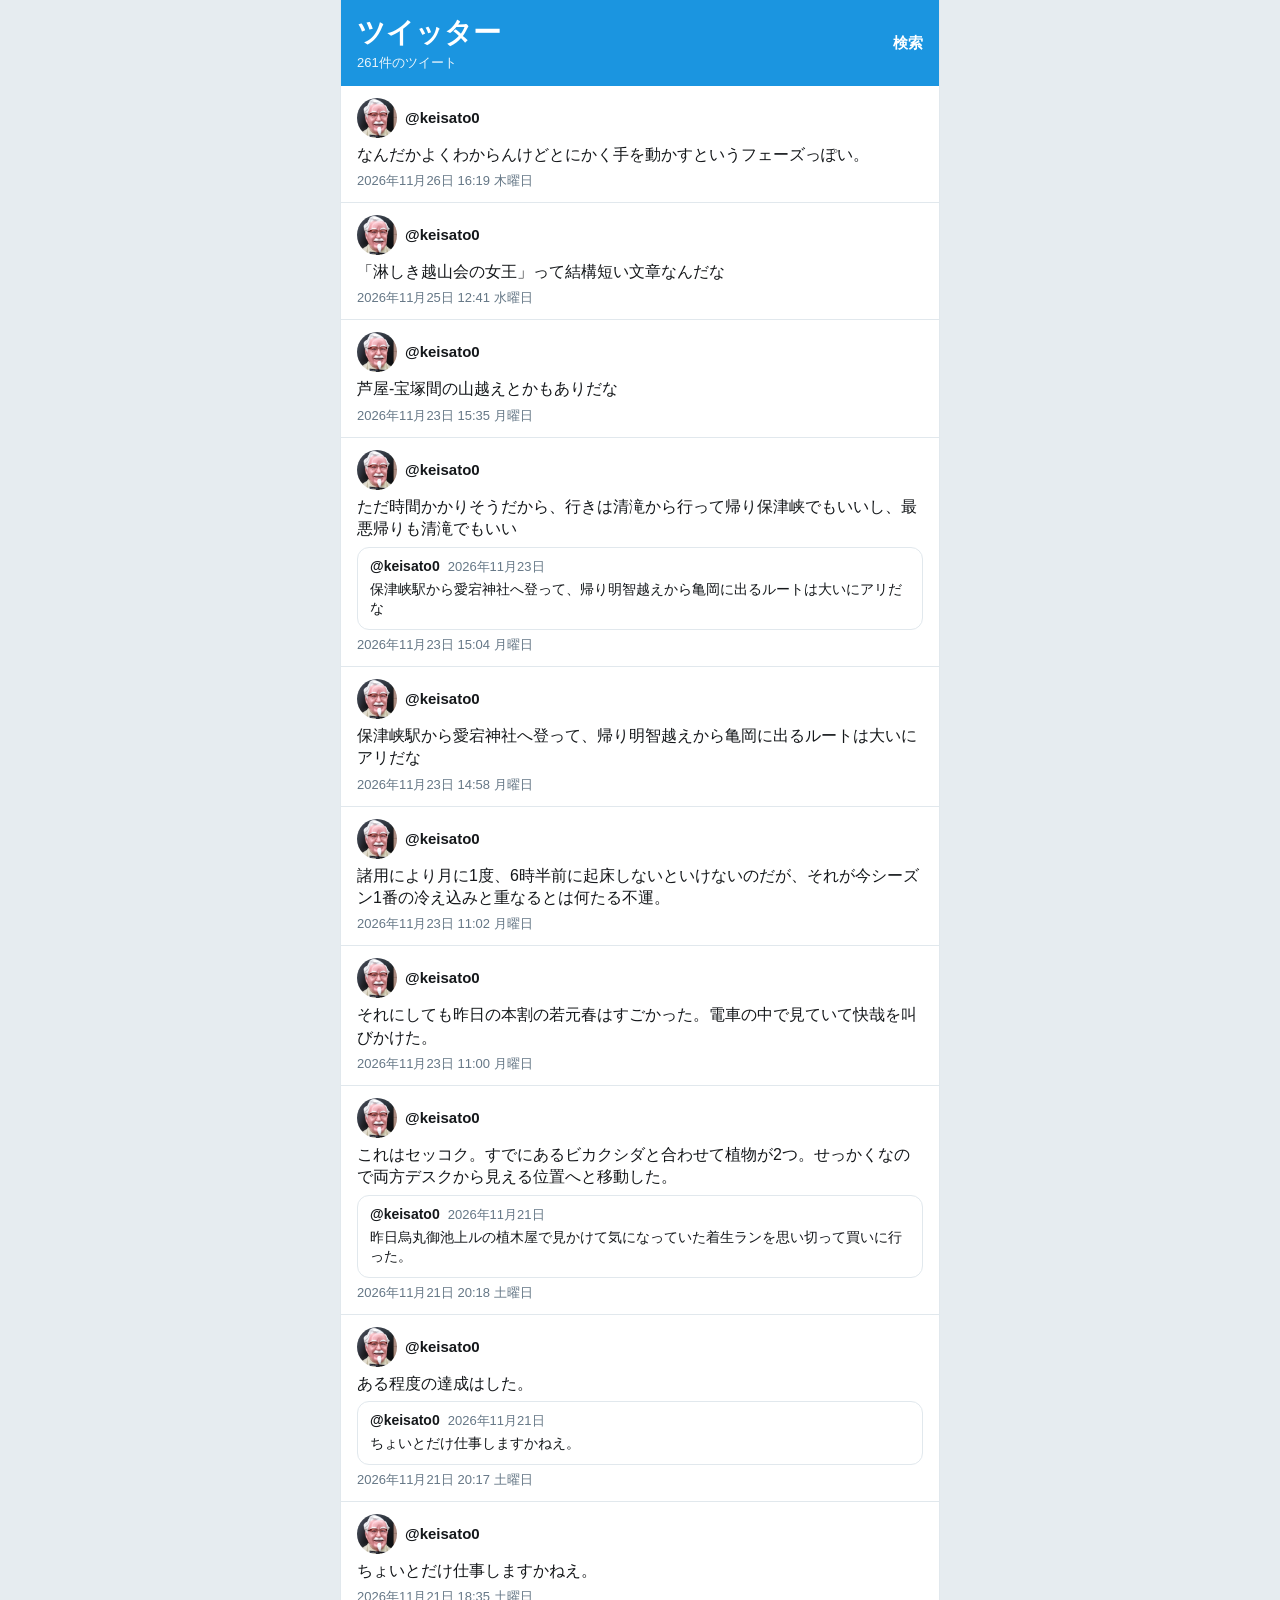
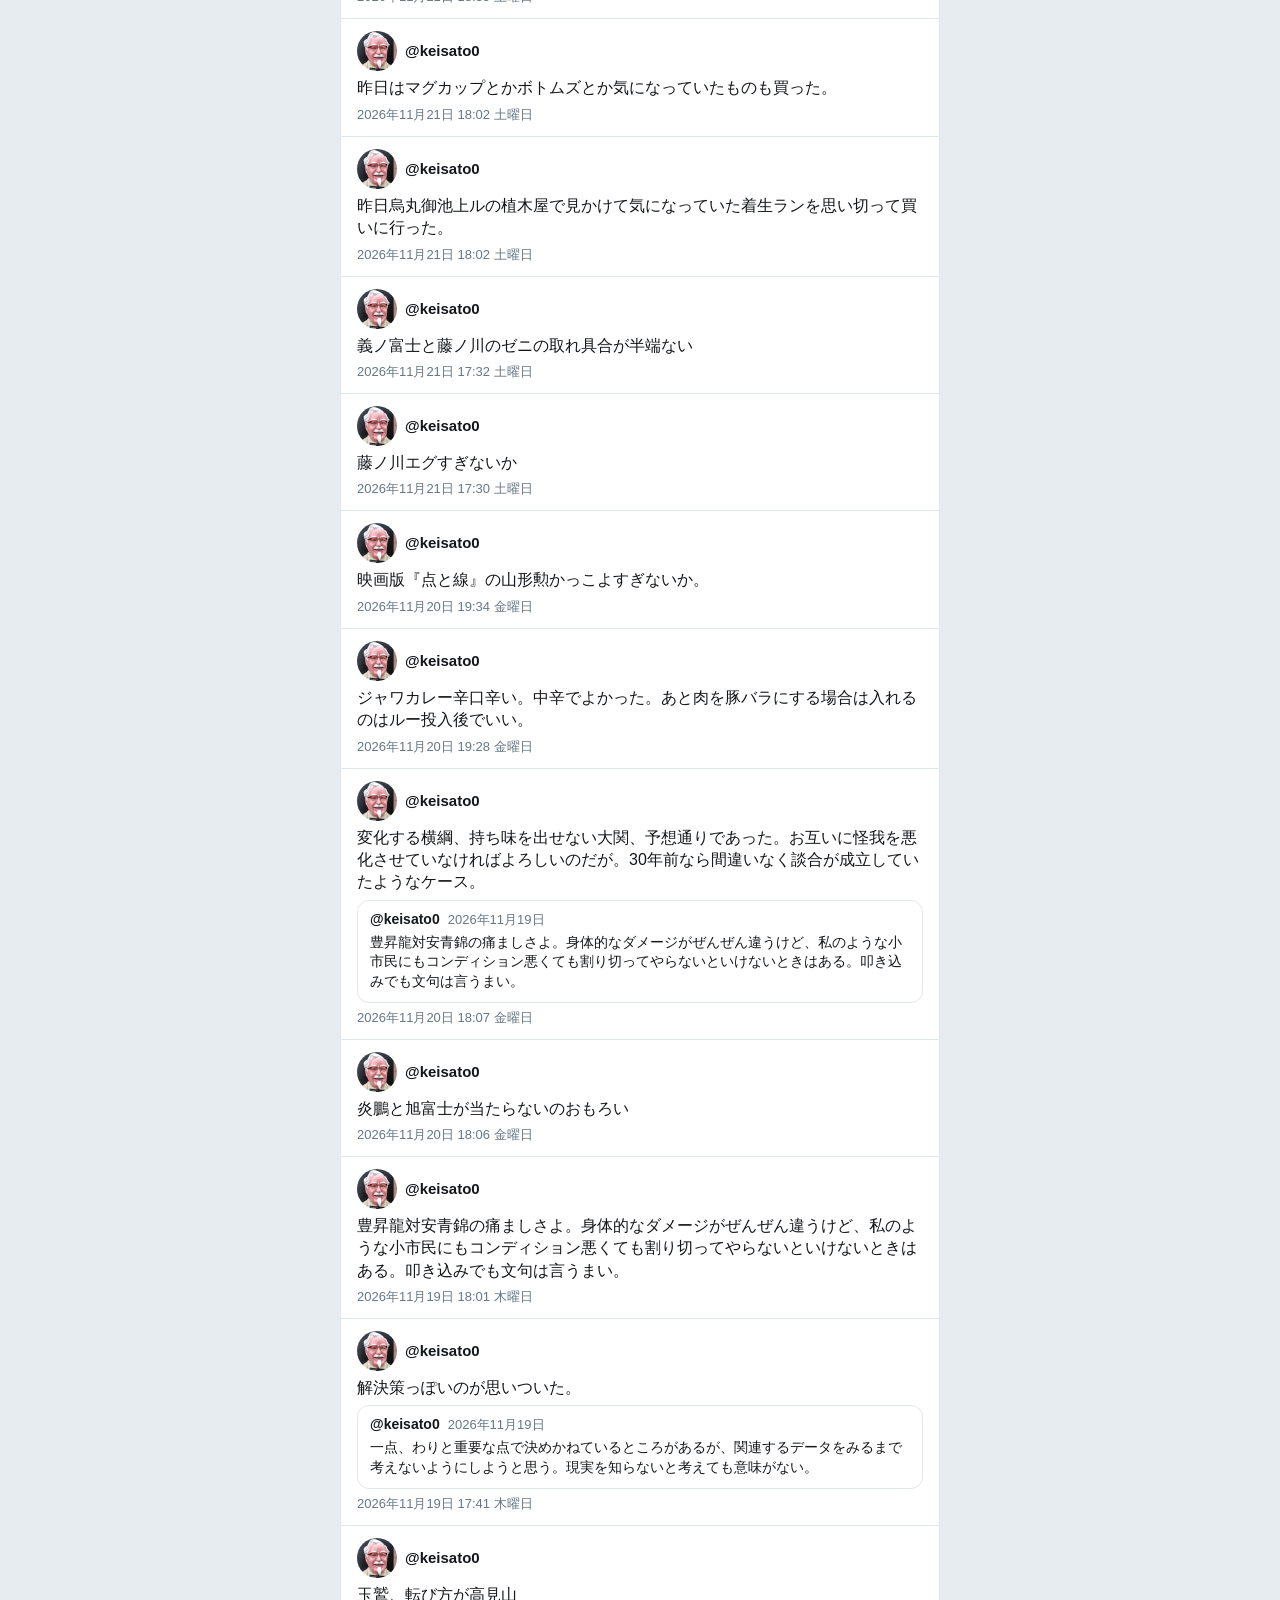
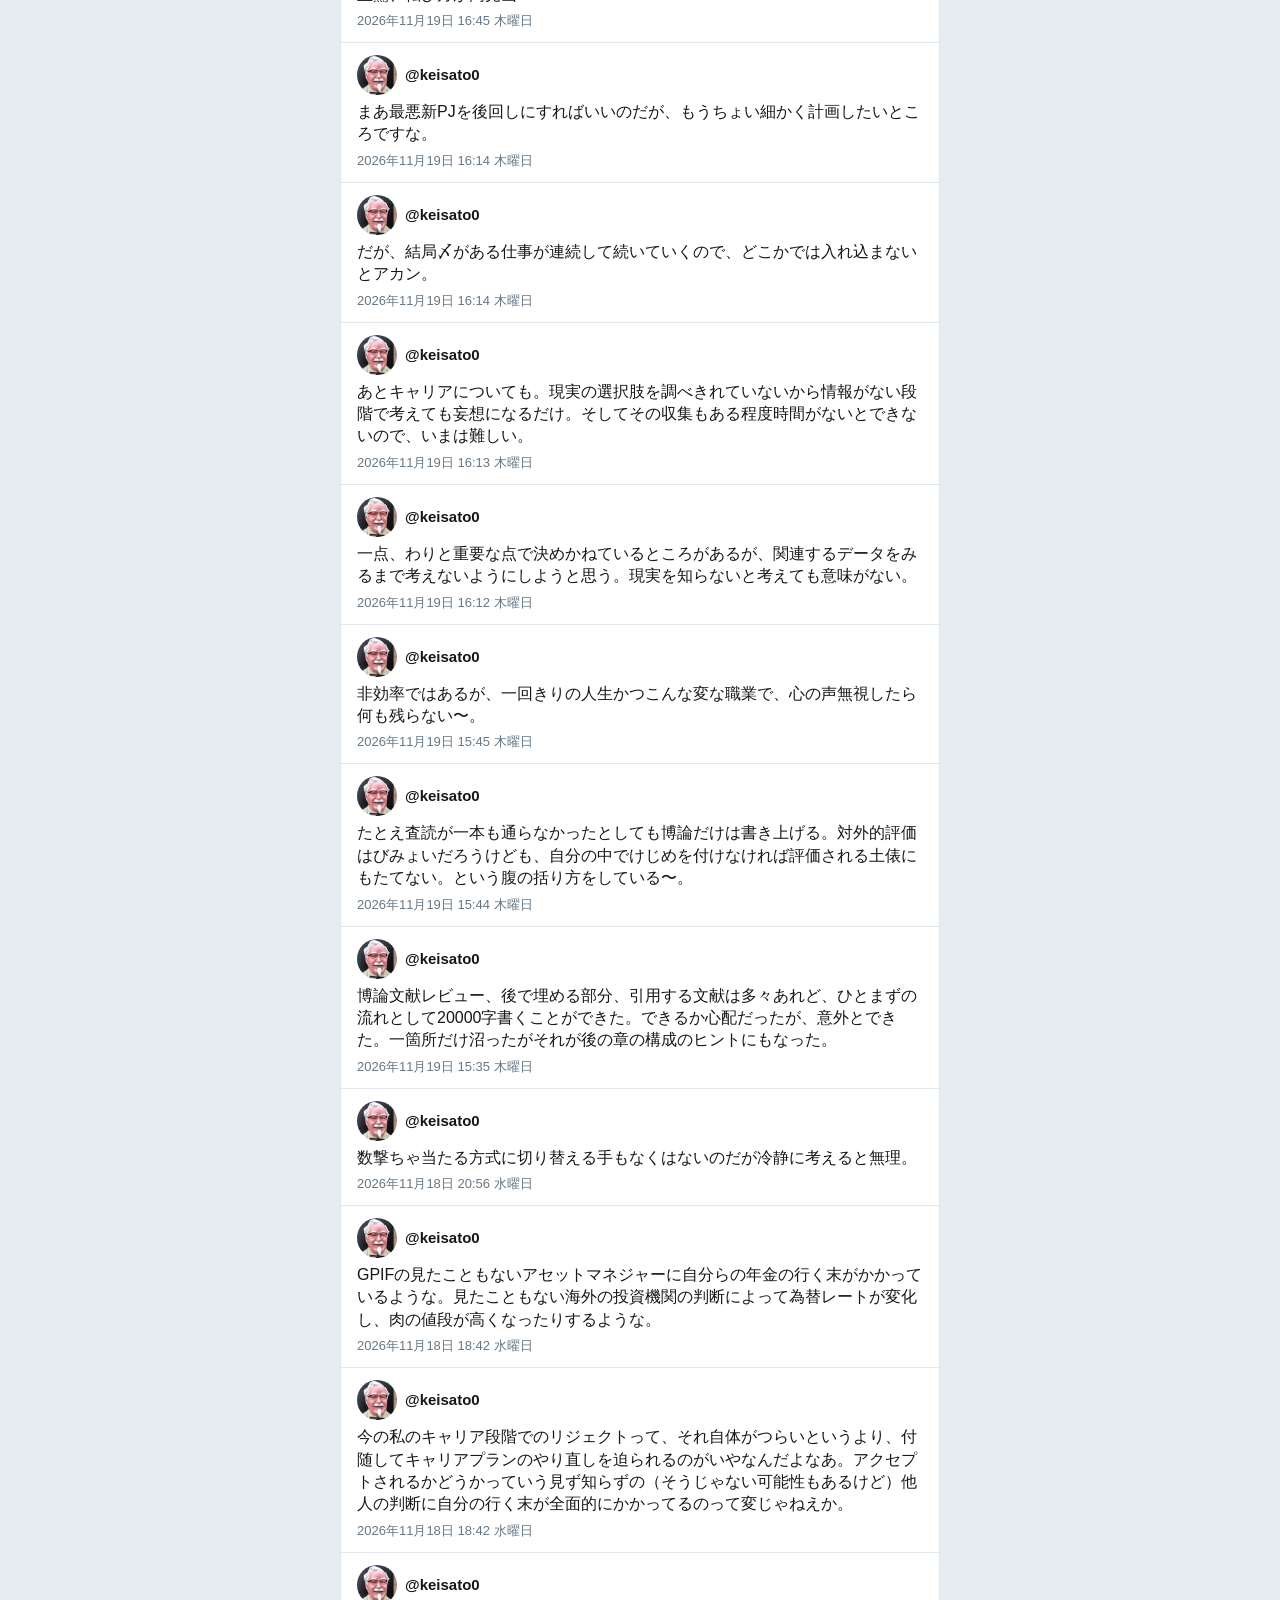
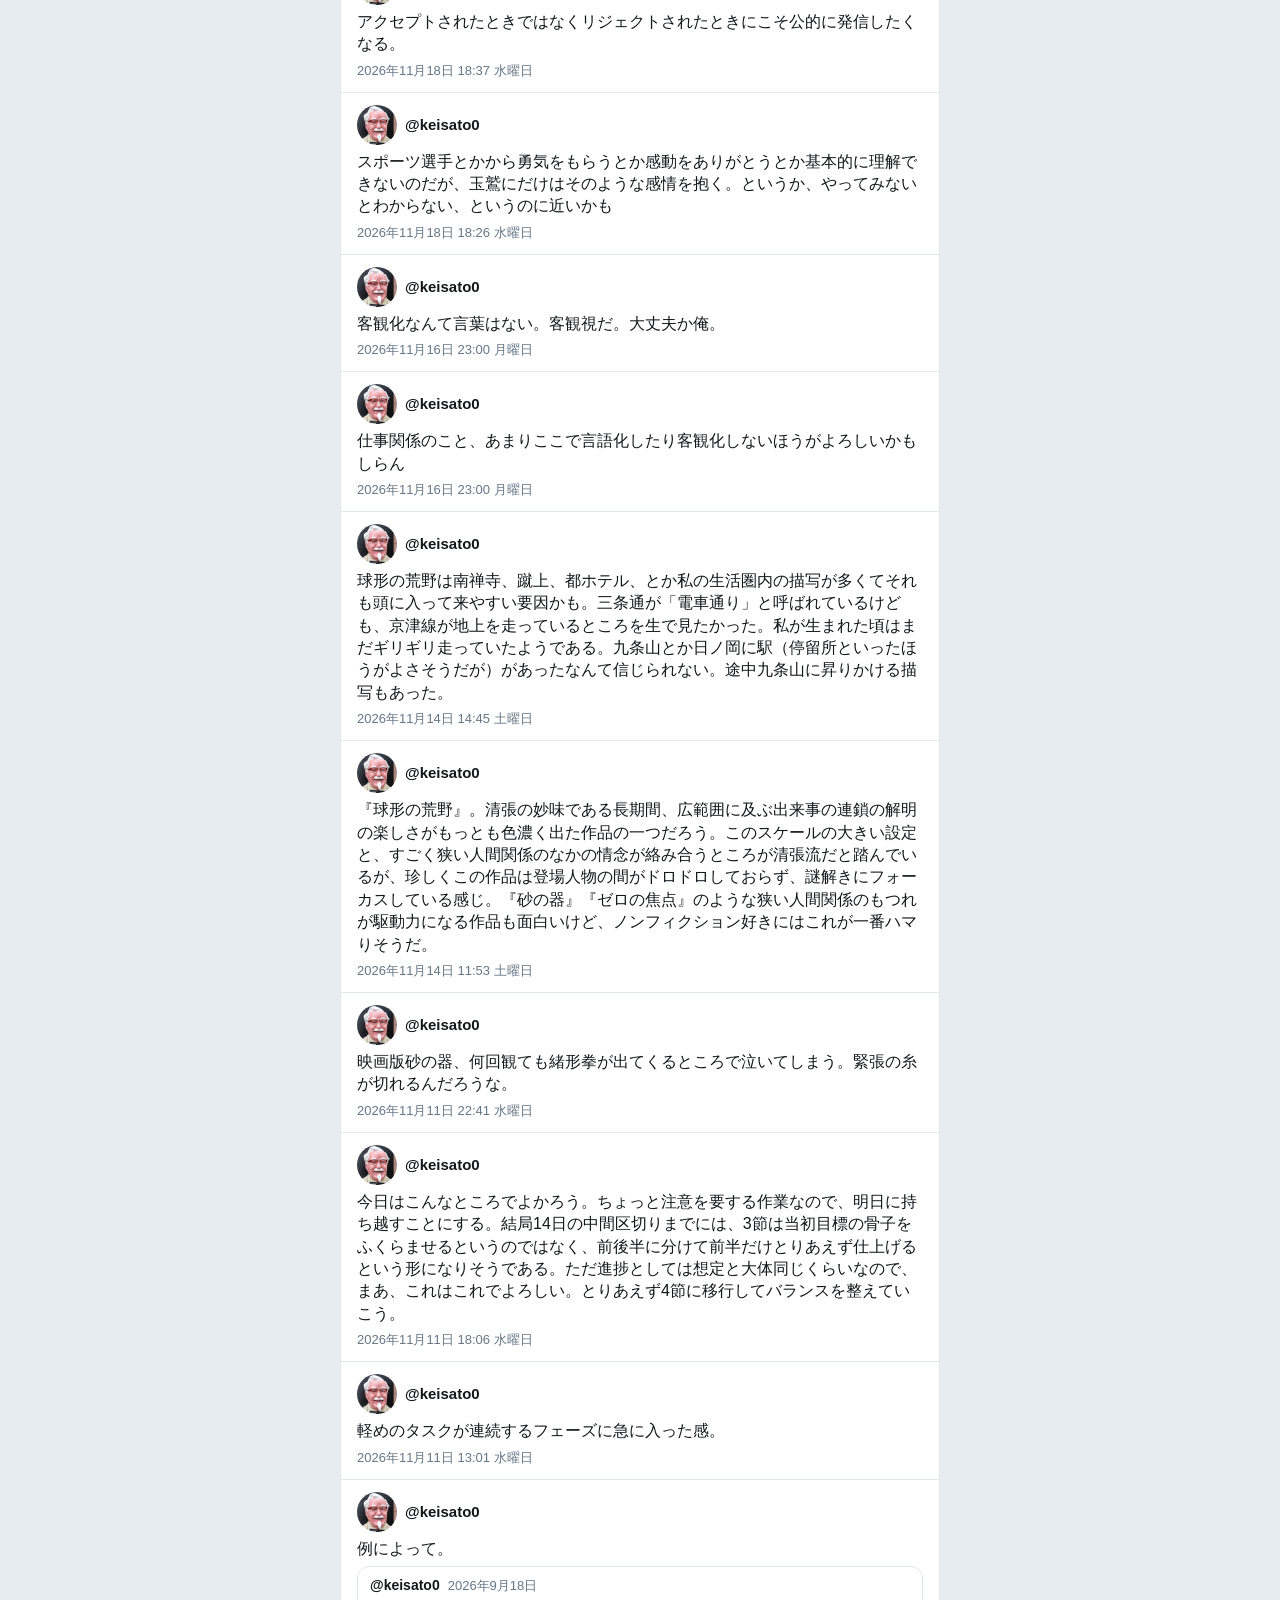
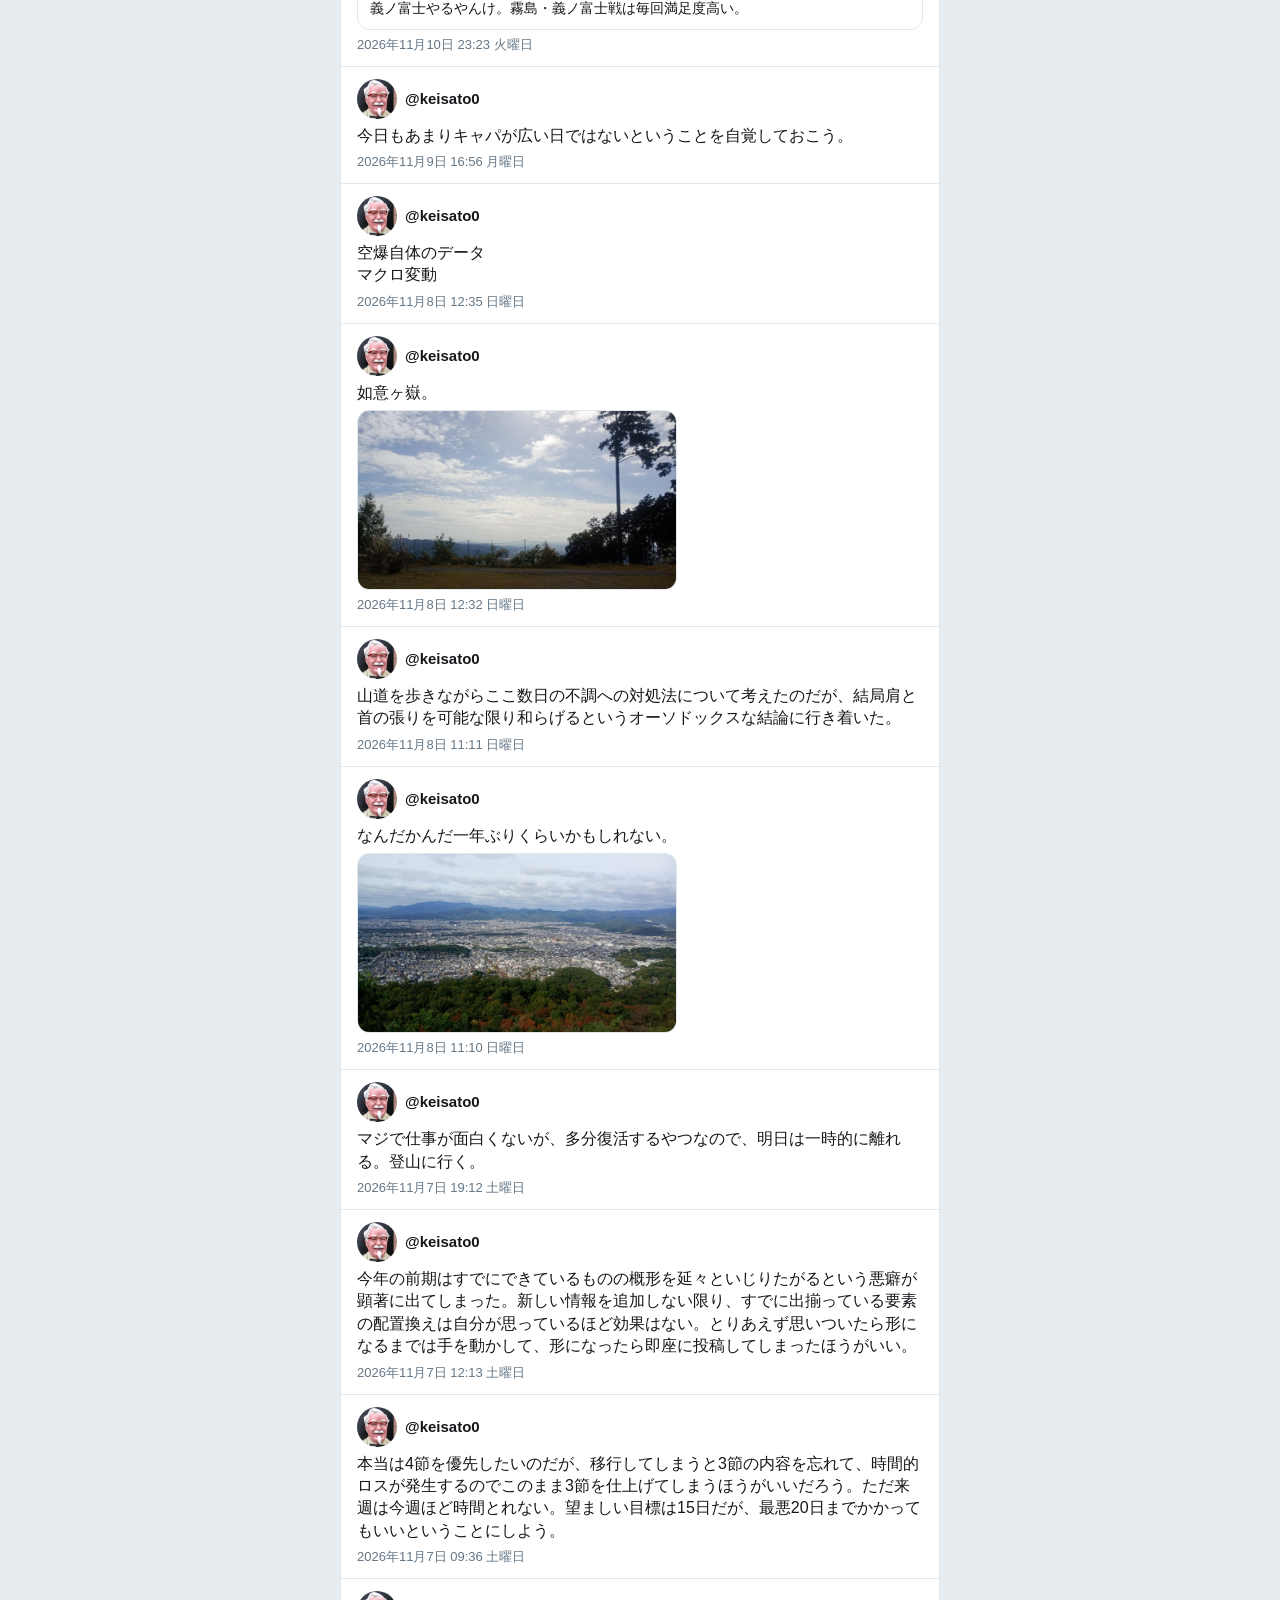
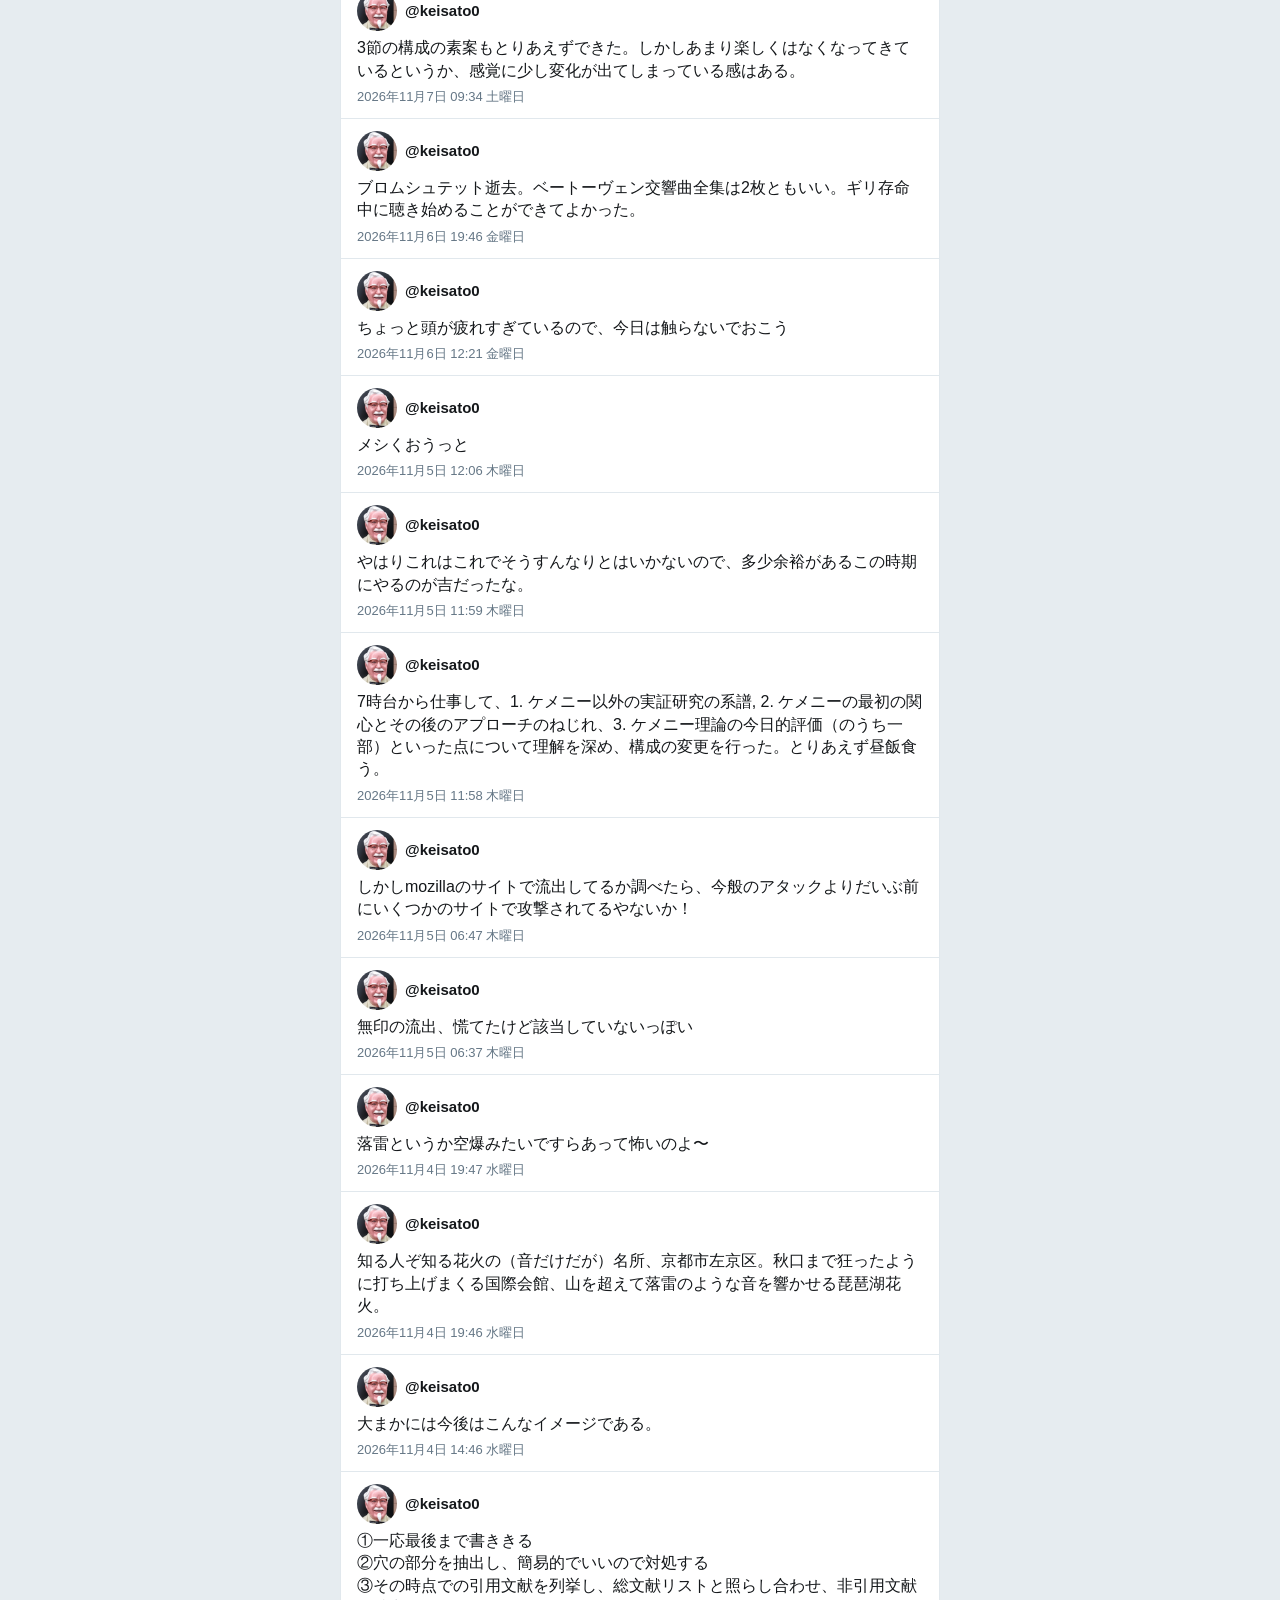
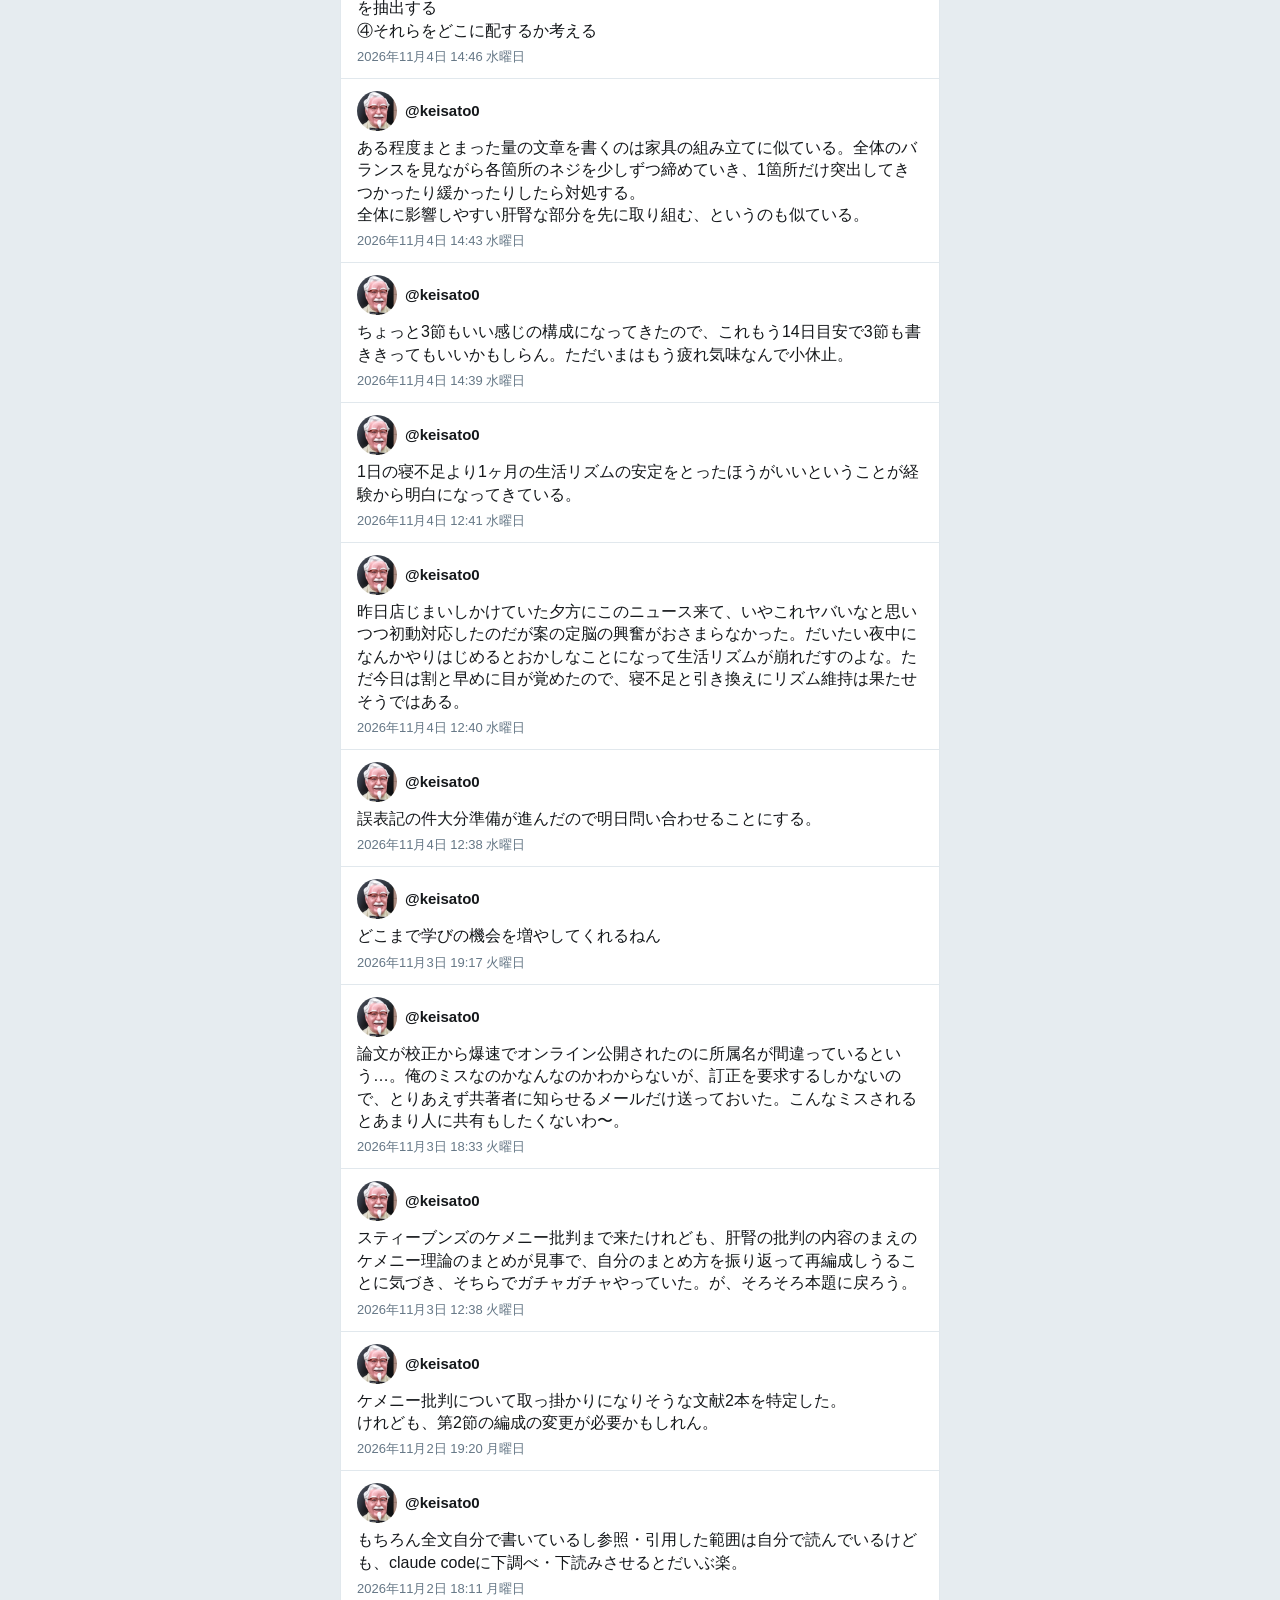
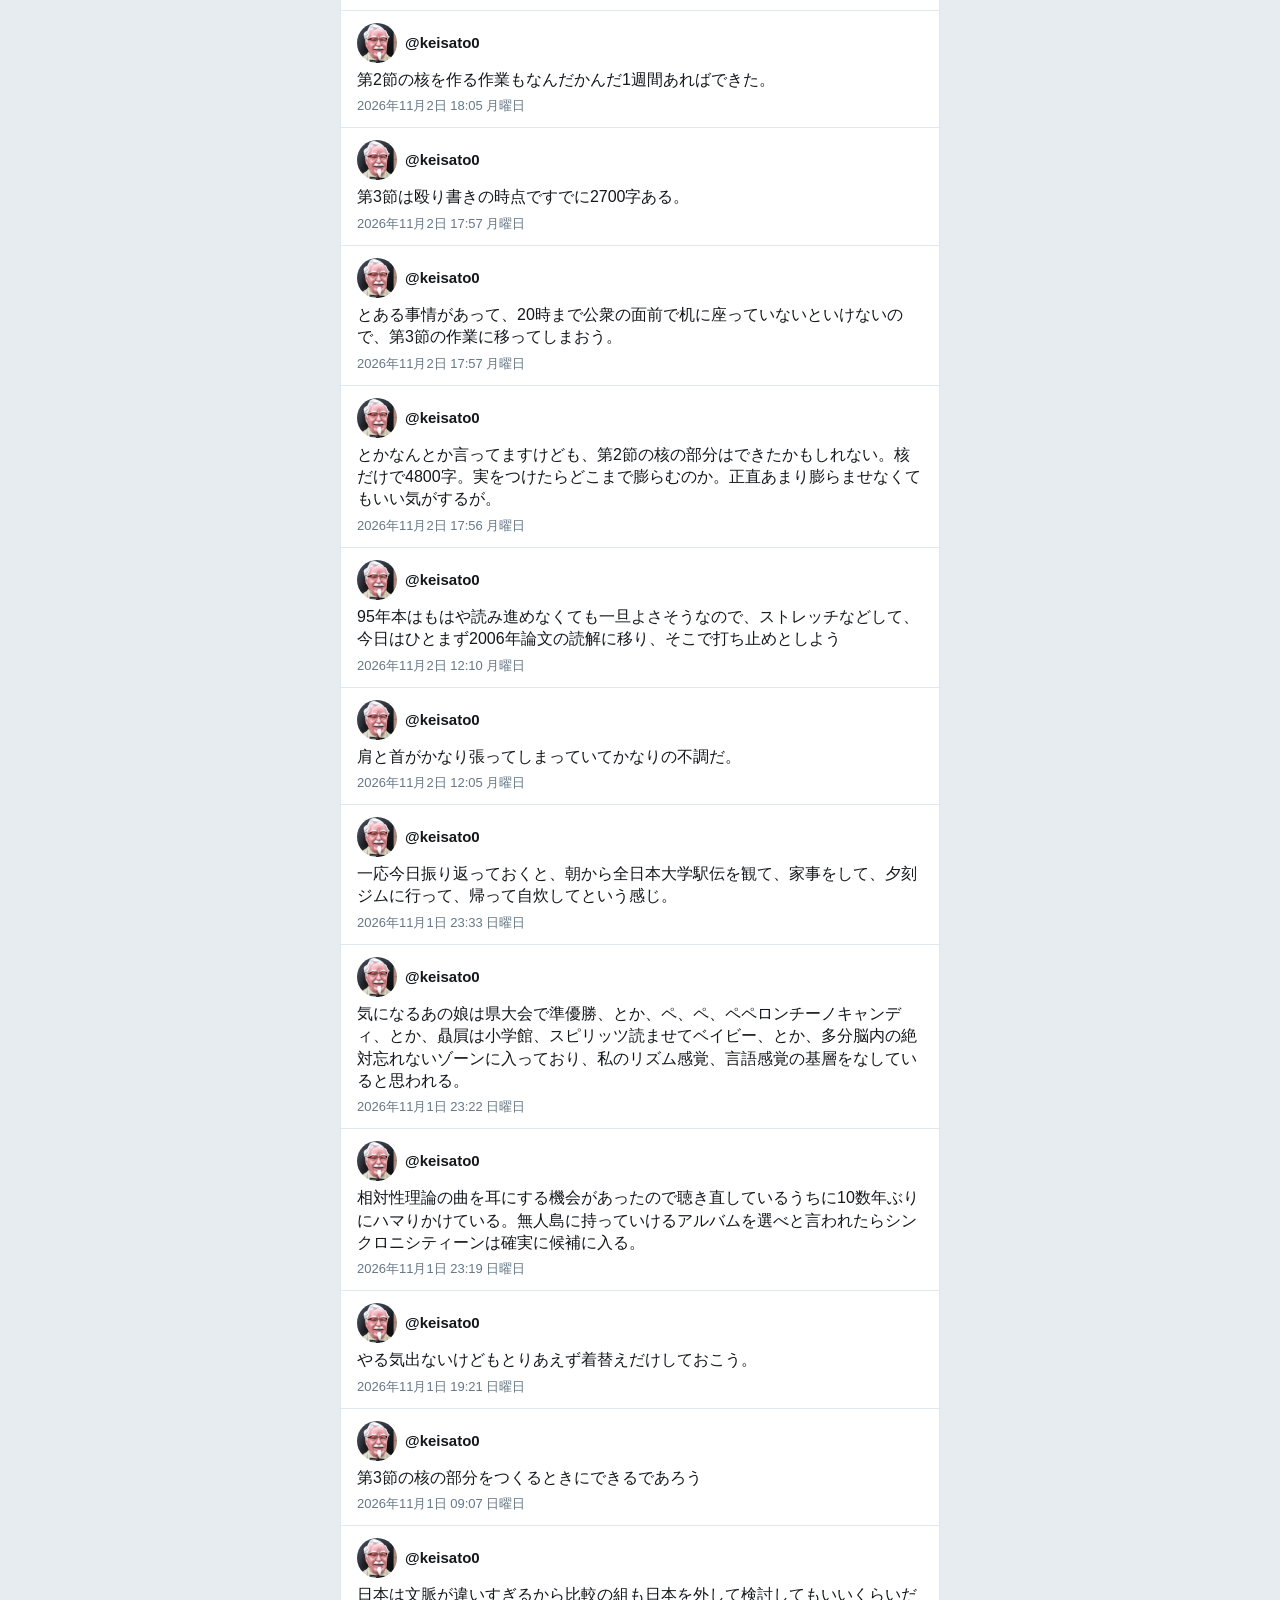
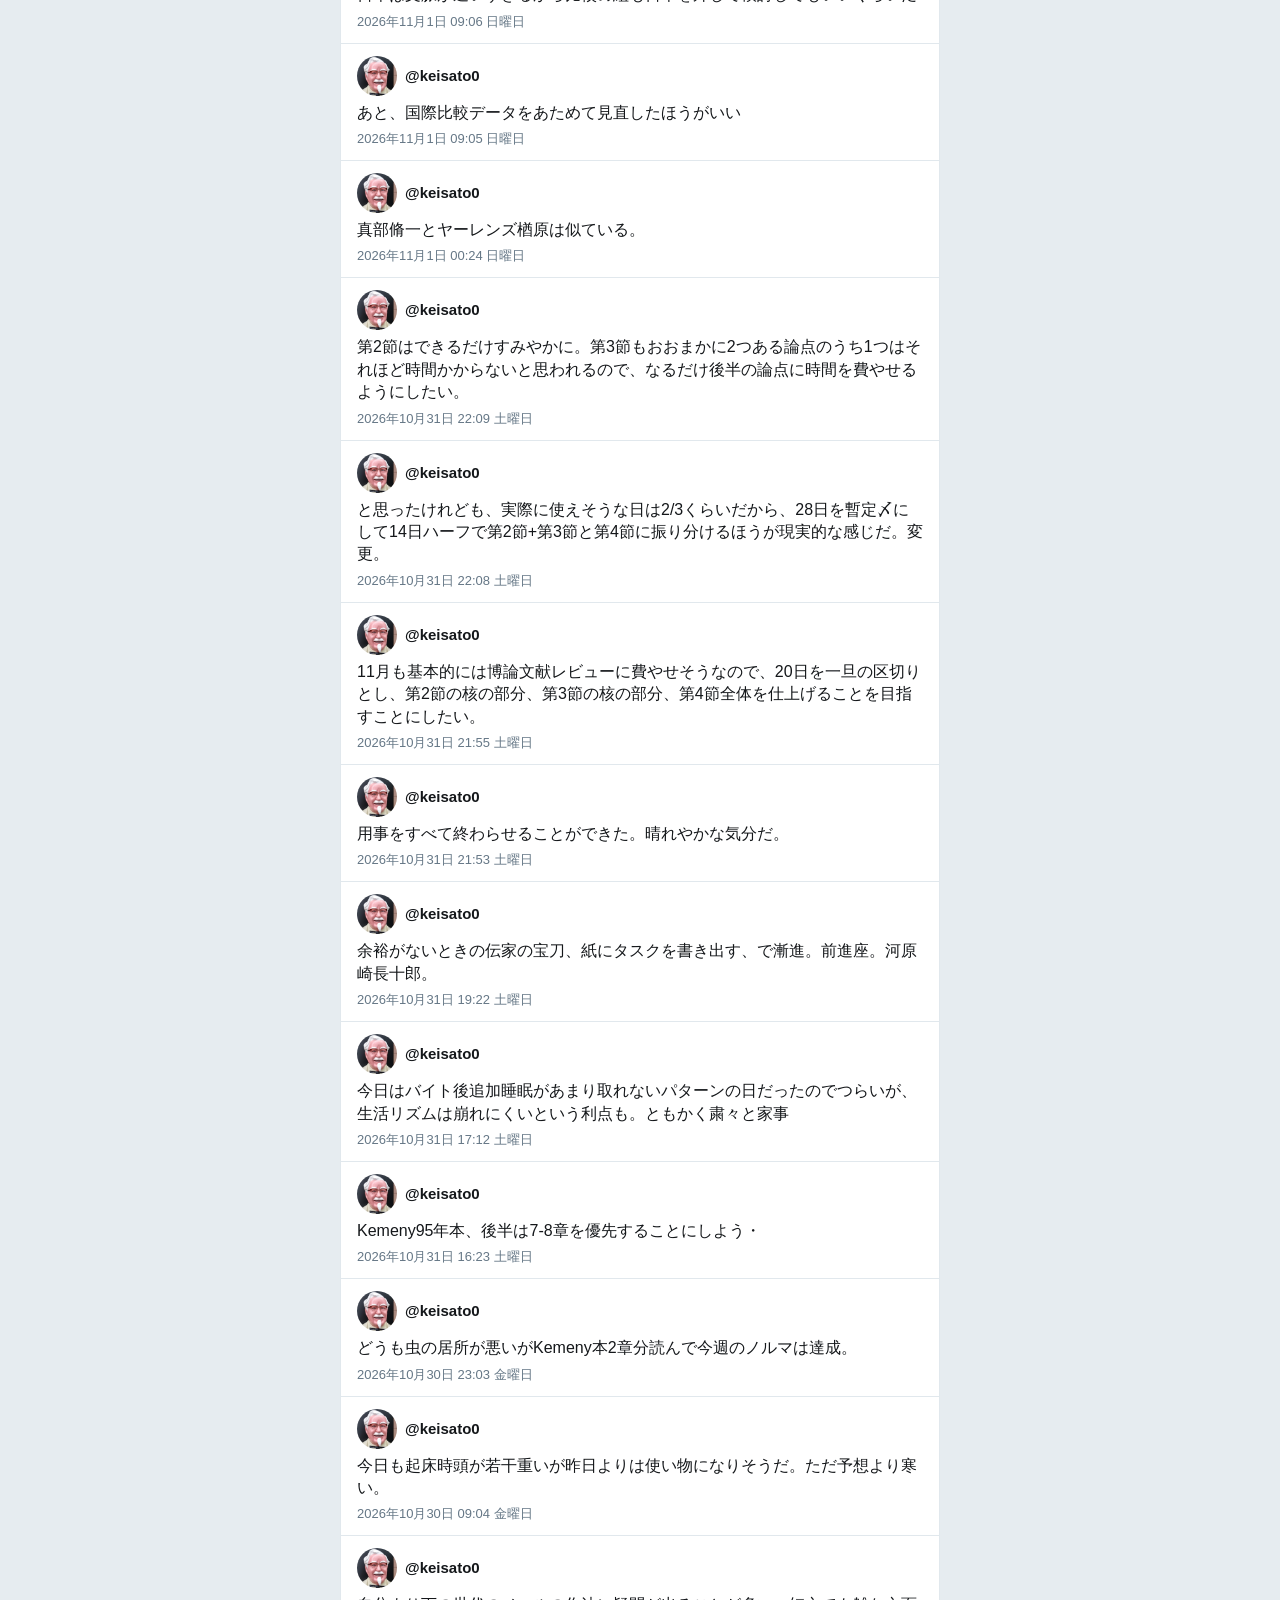
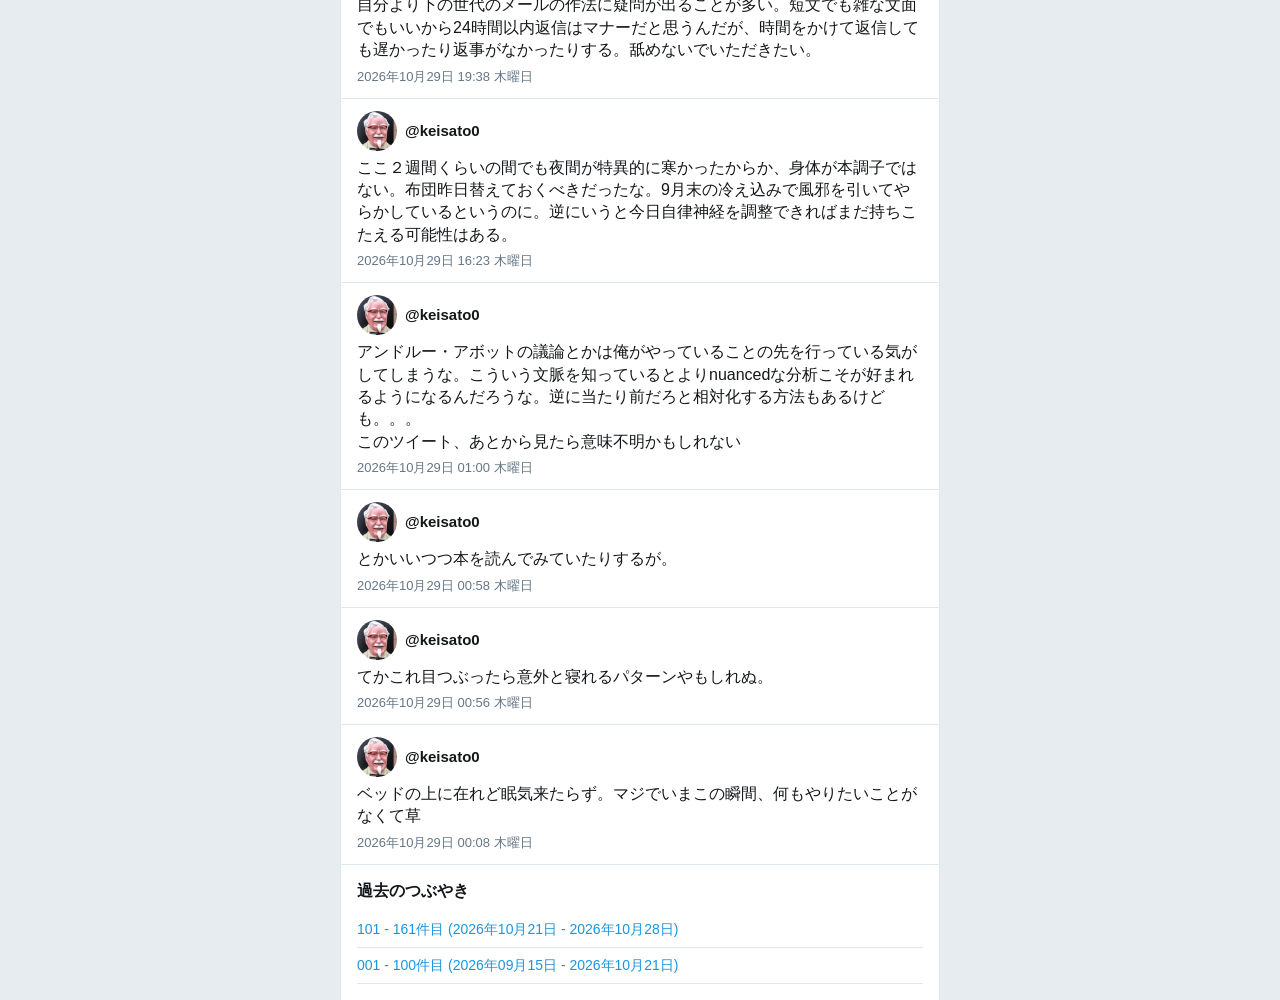
==== commit 1731dd42: "サイトを自動ビルド" ====
--- a/index.html
+++ b/index.html
@@ -12,11 +12,21 @@
   <header class="site-header site-top">
     <div class="site-title">
       <h1><a href="index.html">ツイッター</a></h1>
-      <p class="tweet-count">260件のツイート</p>
+      <p class="tweet-count">261件のツイート</p>
     </div>
     <a class="header-link" href="search.html">検索</a>
   </header>
   <main class="timeline">
+    <article class="tweet" id="t295">
+      <div class="tweet-header">
+        <img class="avatar" src="icon.jpg" alt="">
+        <div class="tweet-names">
+          <span class="handle">@keisato0</span>
+        </div>
+      </div>
+      <div class="tweet-body">なんだかよくわからんけどとにかく手を動かすというフェーズっぽい。</div>
+      <div class="tweet-date">2026年11月26日 16:19 木曜日</div>
+    </article>
     <article class="tweet" id="t294">
       <div class="tweet-header">
         <img class="avatar" src="icon.jpg" alt="">
@@ -1014,22 +1024,12 @@
       </div>
       <div class="tweet-body">ベッドの上に在れど眠気来たらず。マジでいまこの瞬間、何もやりたいことがなくて草</div>
       <div class="tweet-date">2026年10月29日 00:08 木曜日</div>
-    </article>
-    <article class="tweet" id="t166">
-      <div class="tweet-header">
-        <img class="avatar" src="icon.jpg" alt="">
-        <div class="tweet-names">
-          <span class="handle">@keisato0</span>
-        </div>
-      </div>
-      <div class="tweet-body">中期ピンク・フロイドの才走った感じ、嫌いではない。</div>
-      <div class="tweet-date">2026年10月28日 21:06 水曜日</div>
     </article>
   </main>
   <section class="archive-list">
     <h2>過去のつぶやき</h2>
     <ul>
-      <li><a href="archive/page2.html">101 - 160件目 (2026年10月21日 - 2026年10月28日)</a></li>
+      <li><a href="archive/page2.html">101 - 161件目 (2026年10月21日 - 2026年10月28日)</a></li>
       <li><a href="archive/page1.html">001 - 100件目 (2026年09月15日 - 2026年10月21日)</a></li>
     </ul>
   </section>
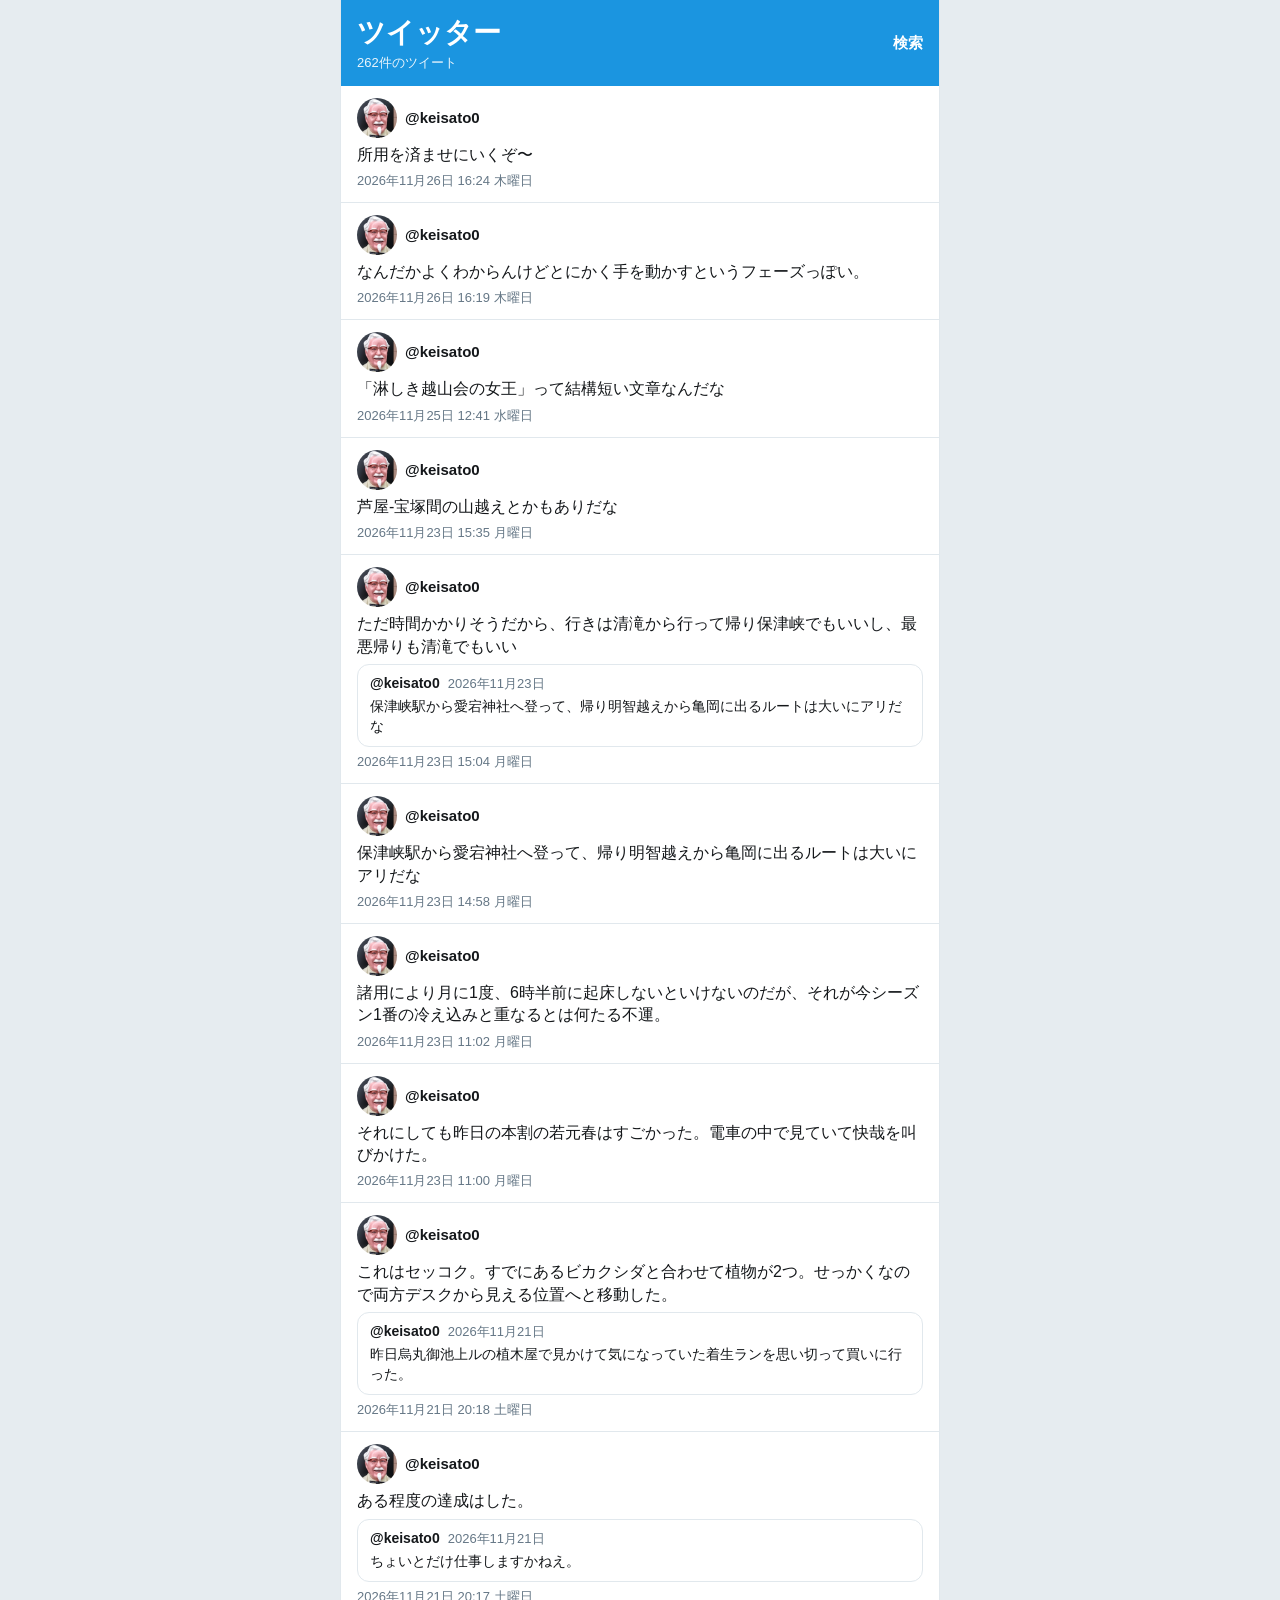
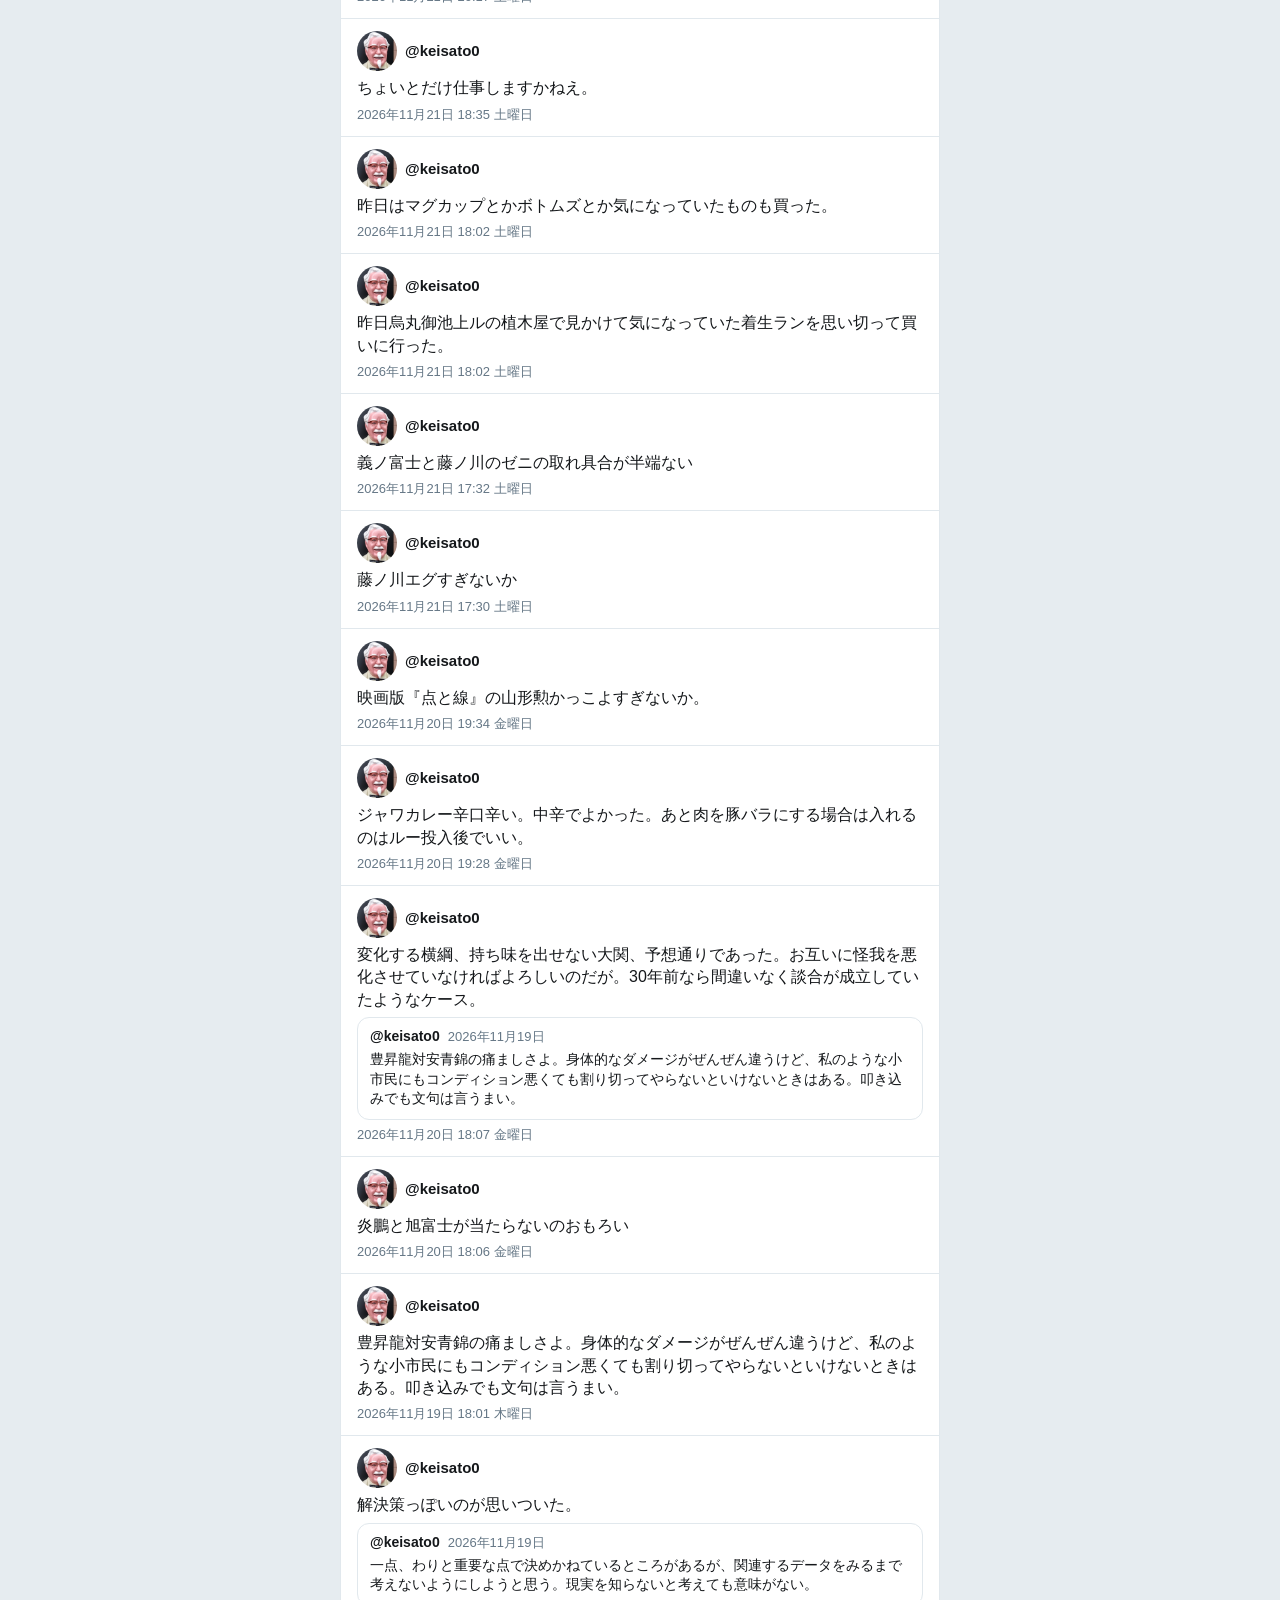
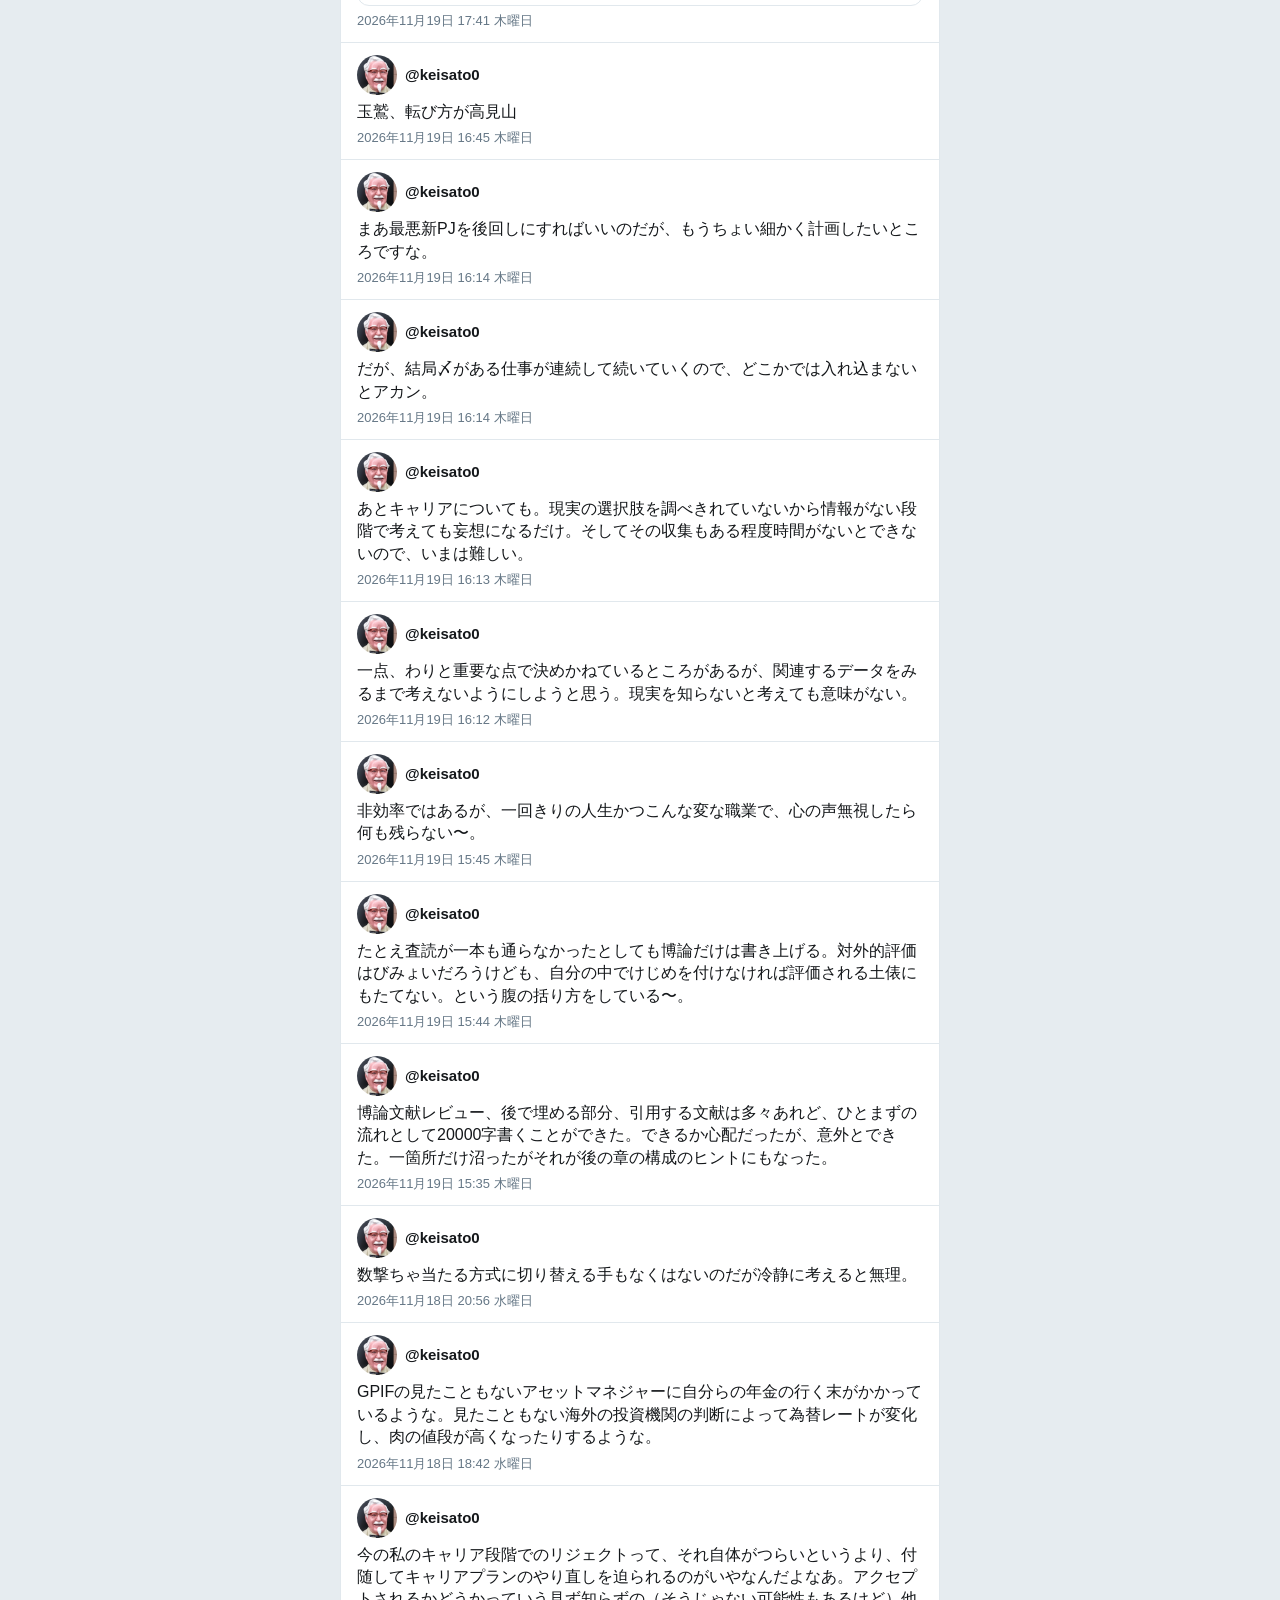
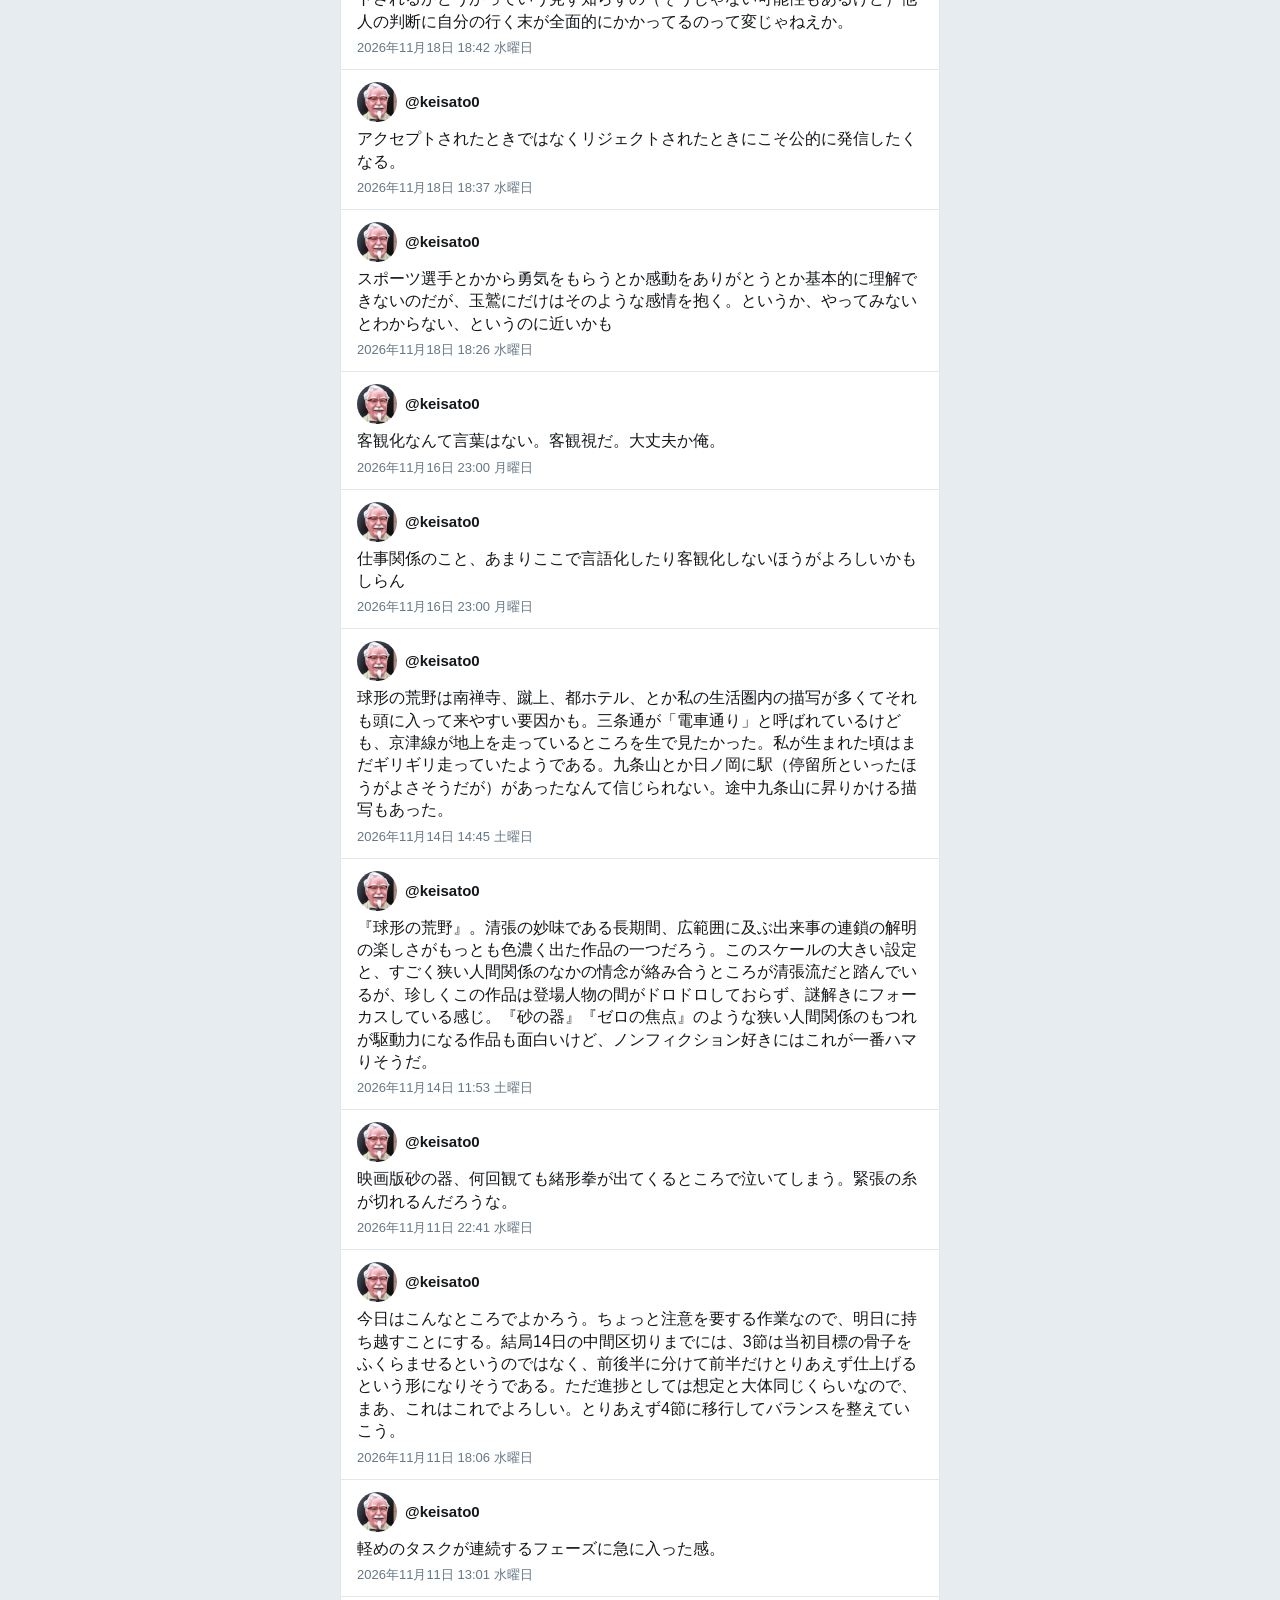
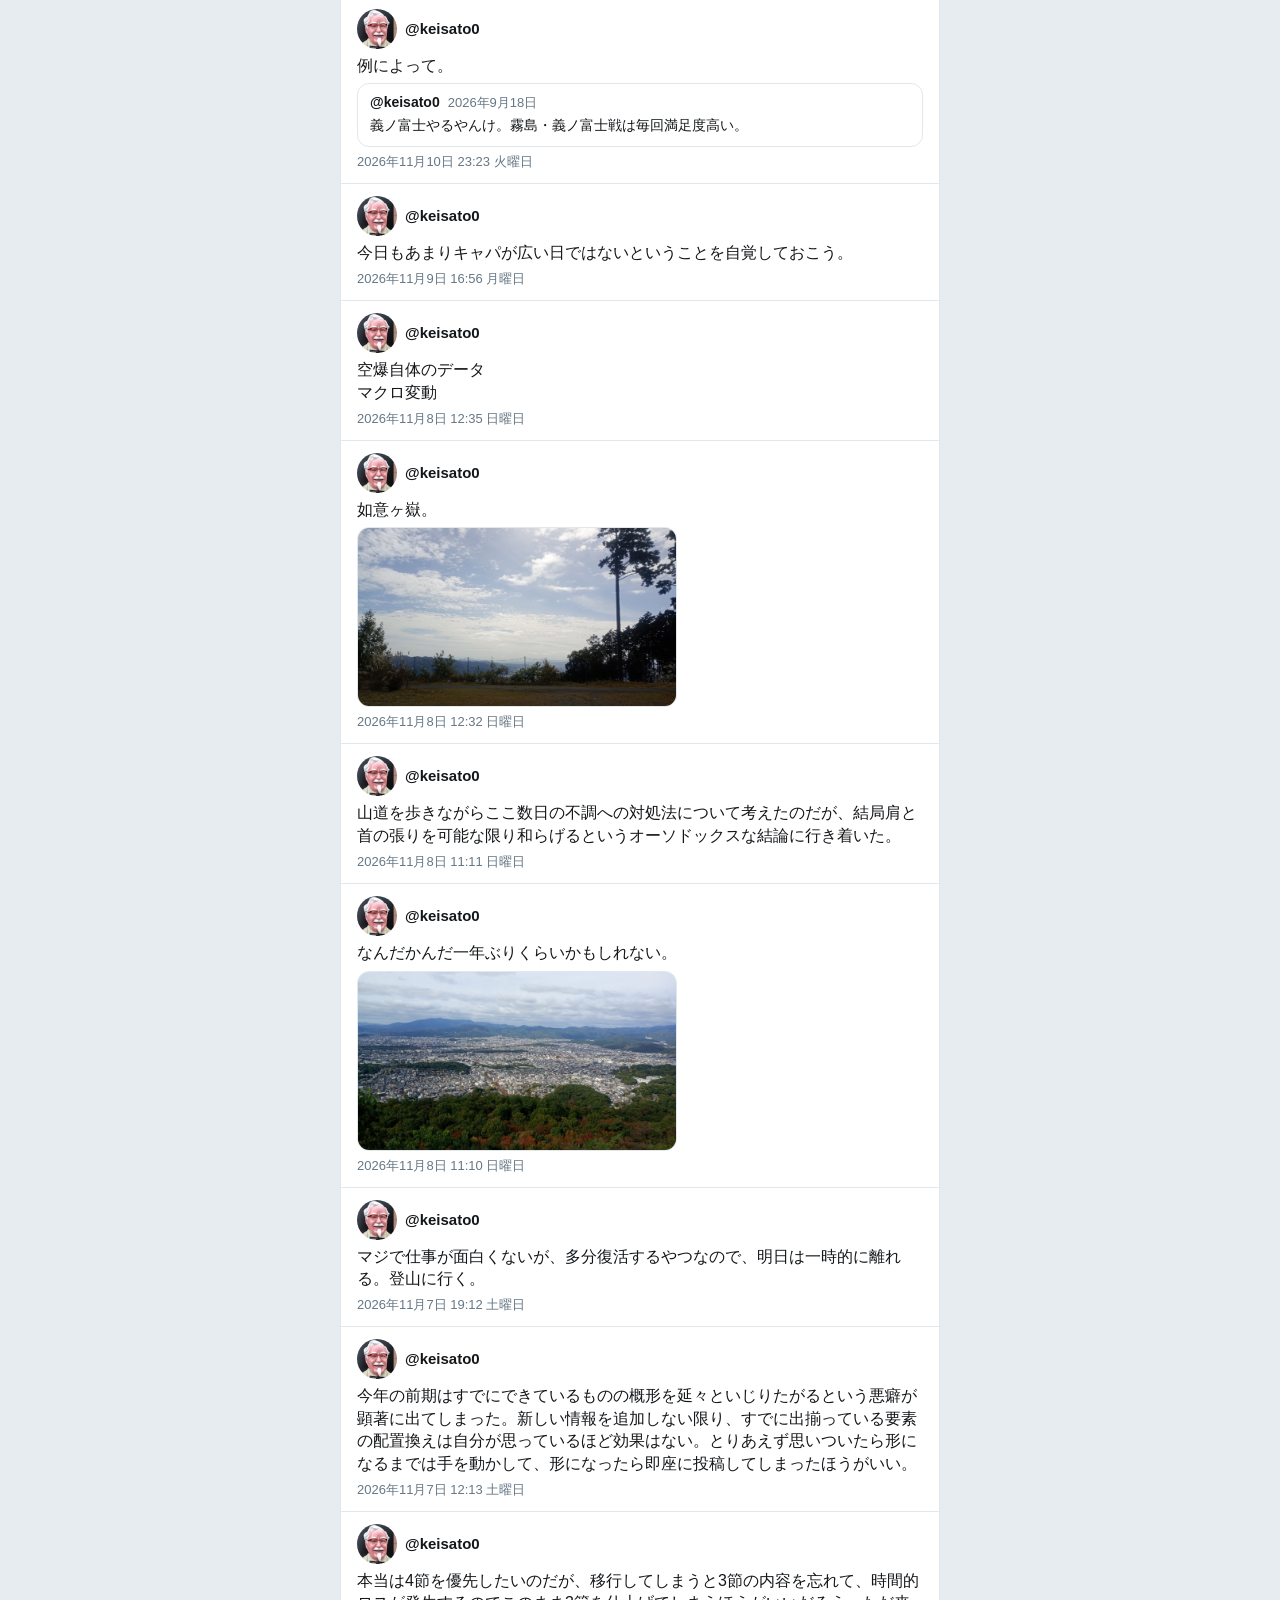
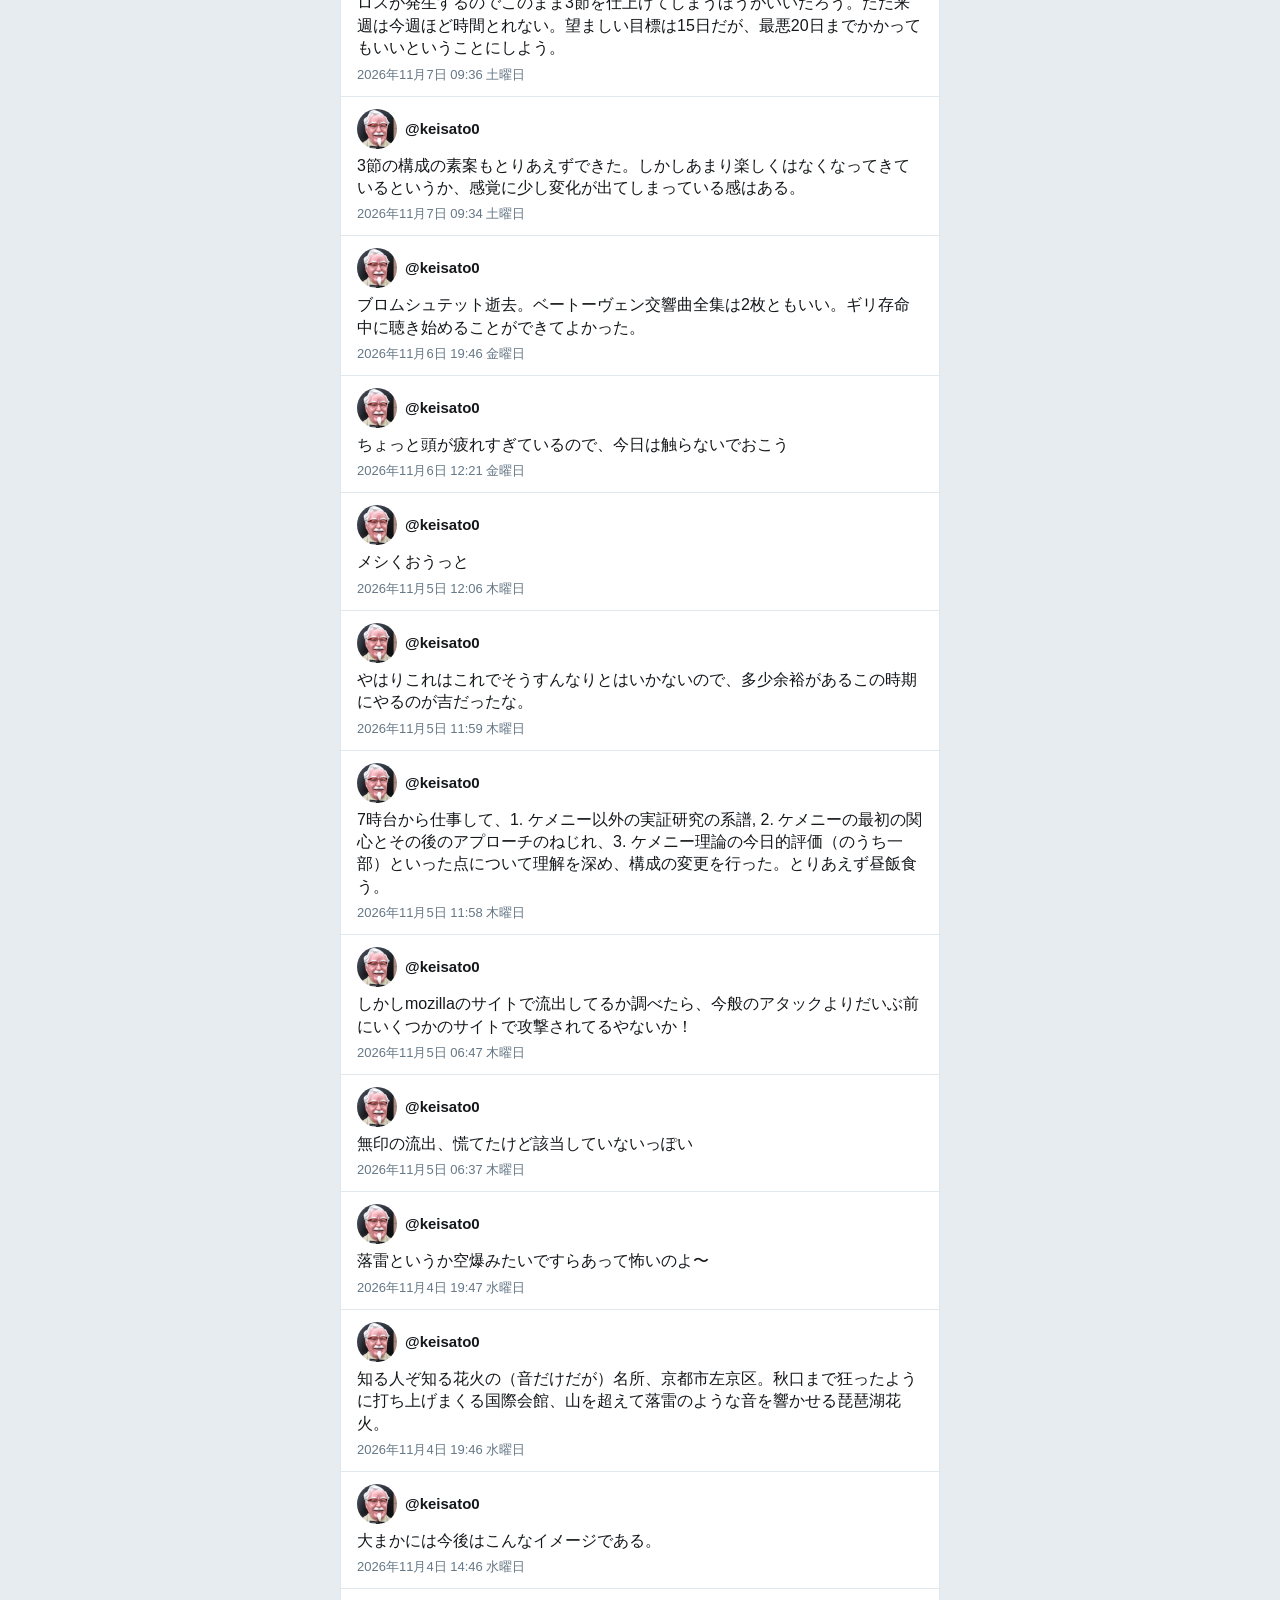
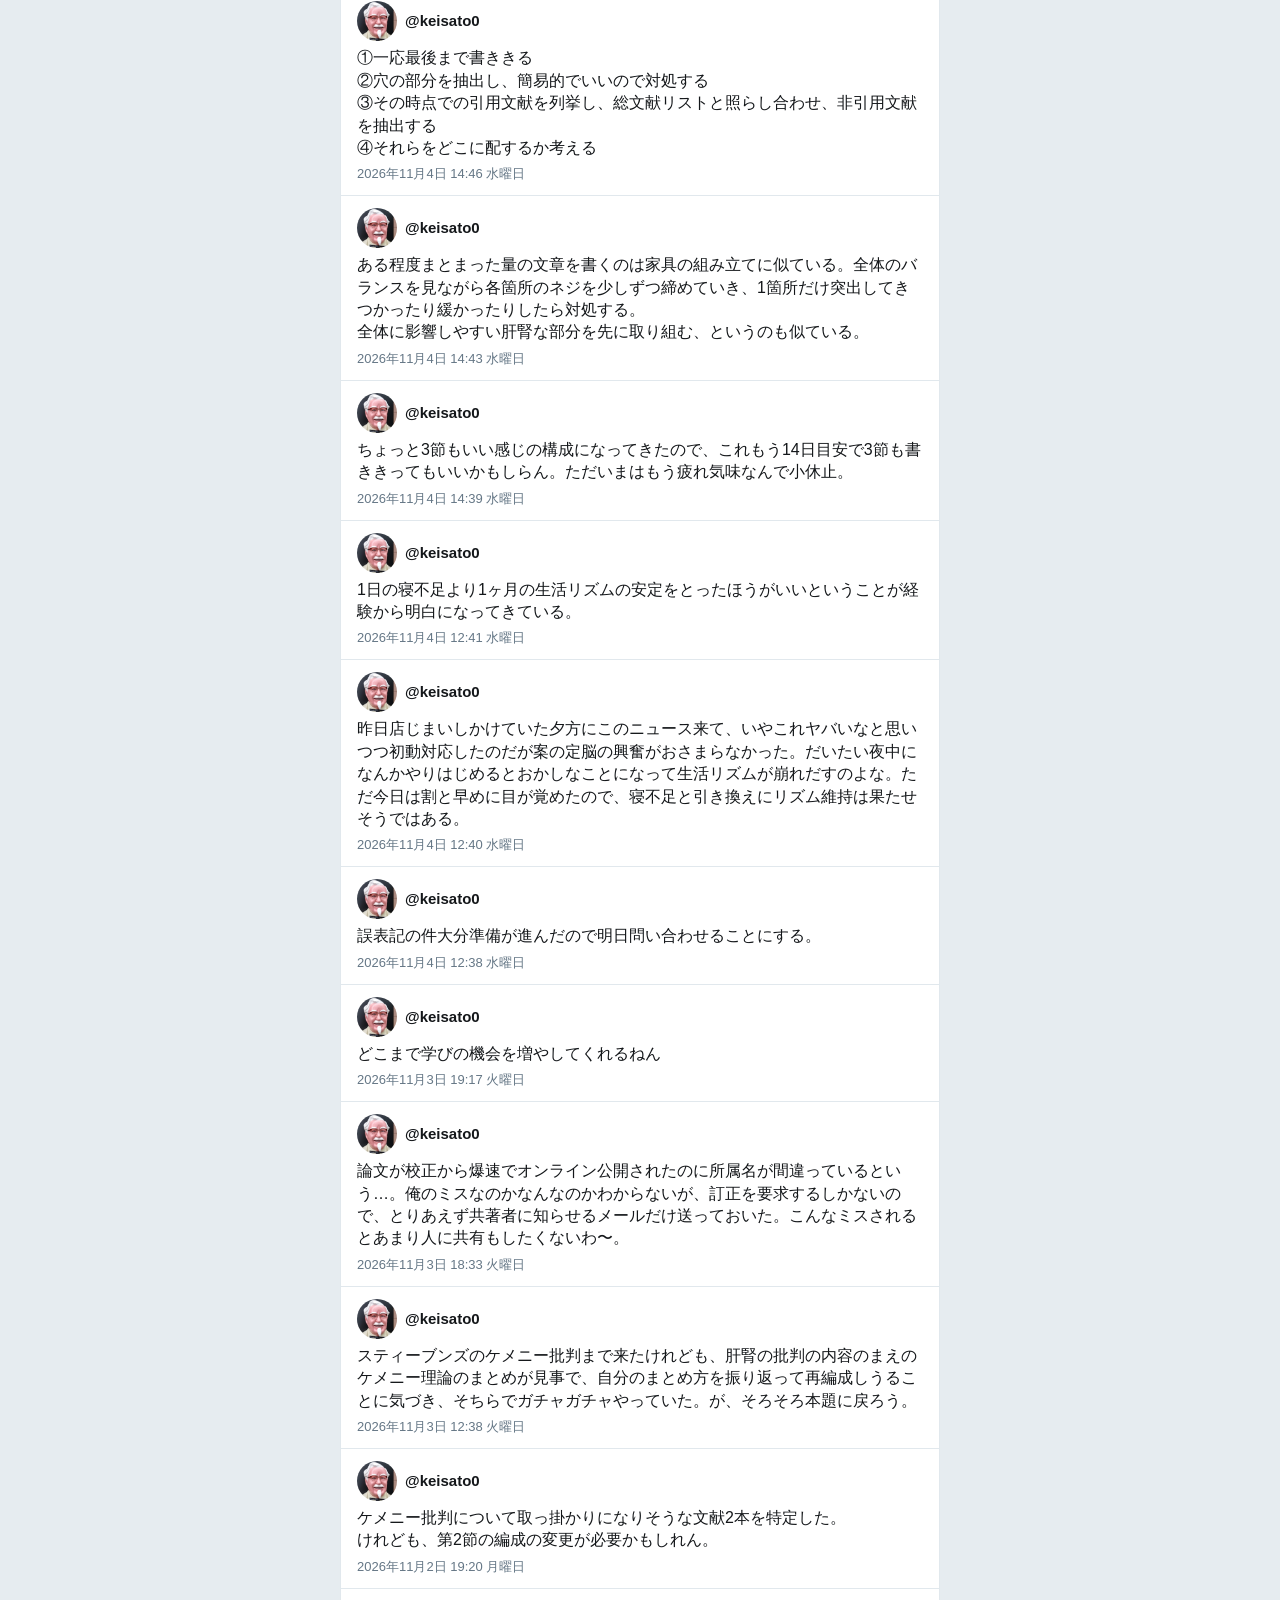
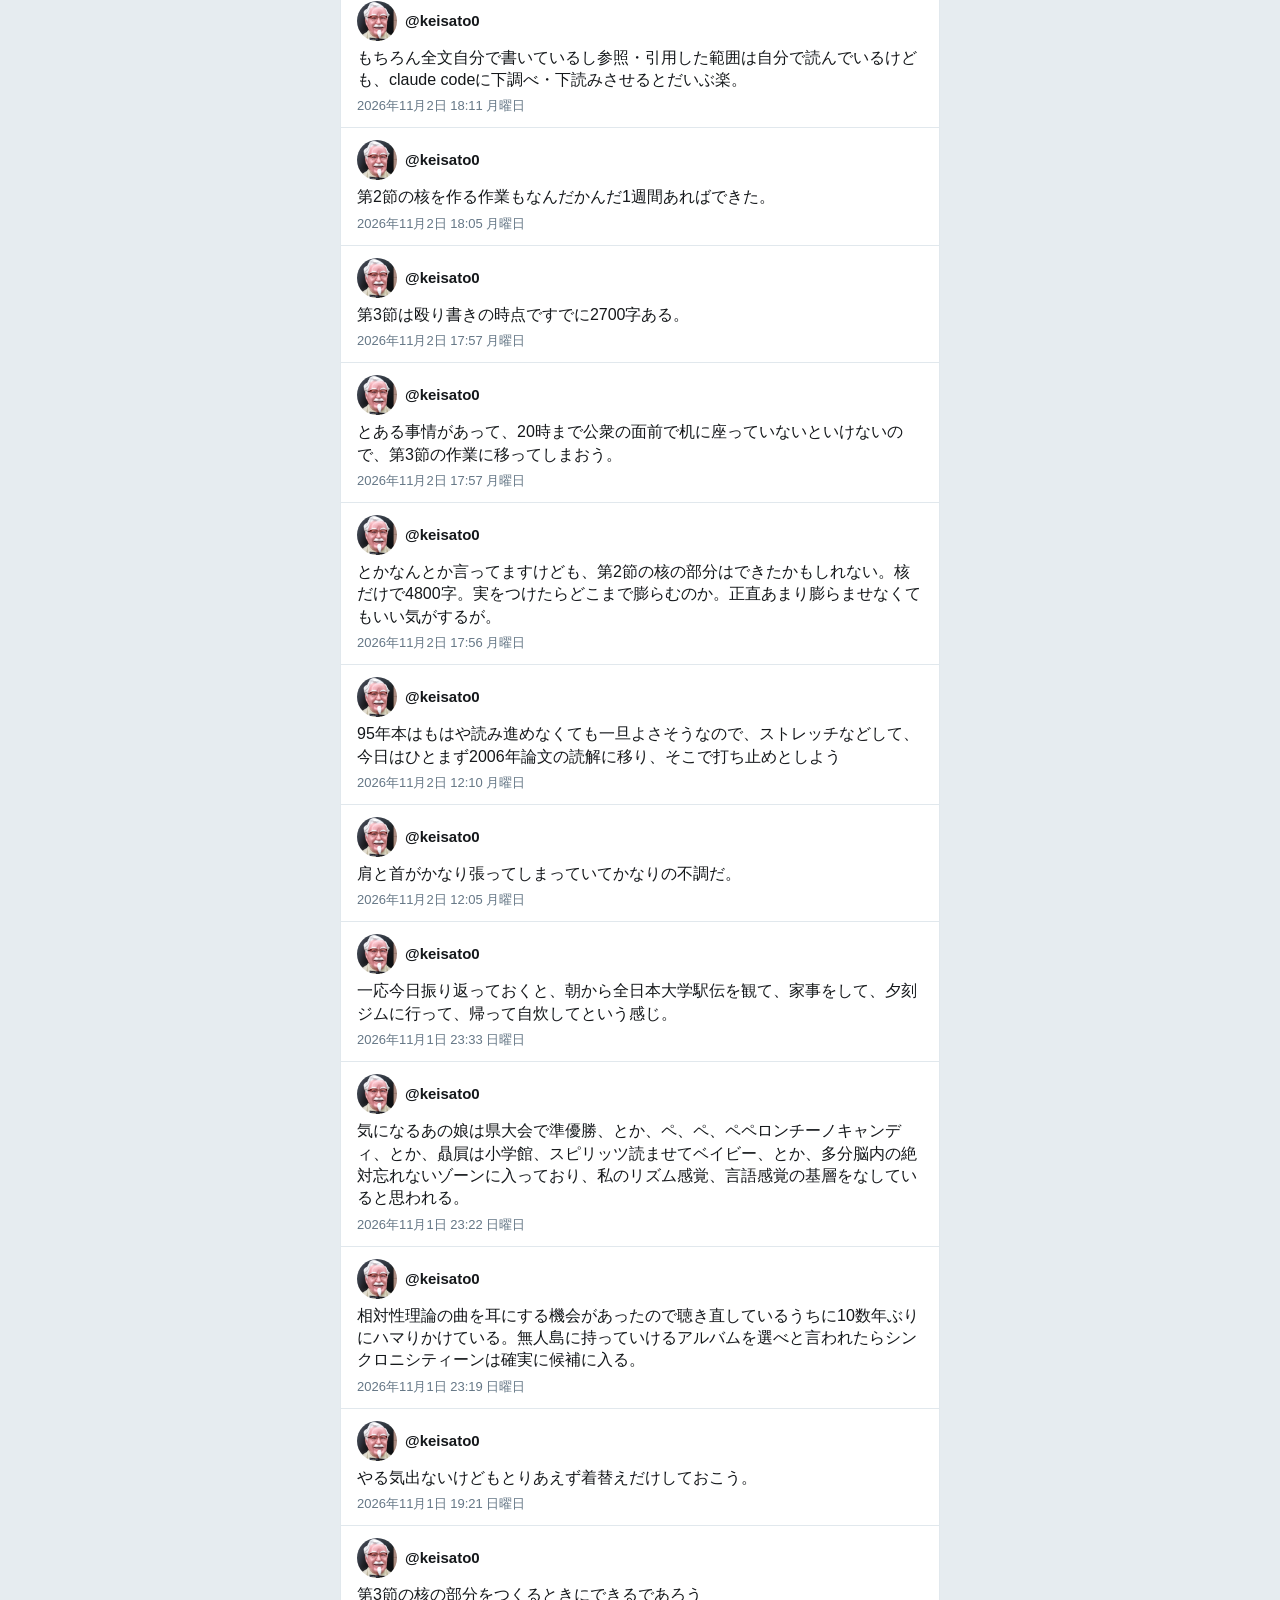
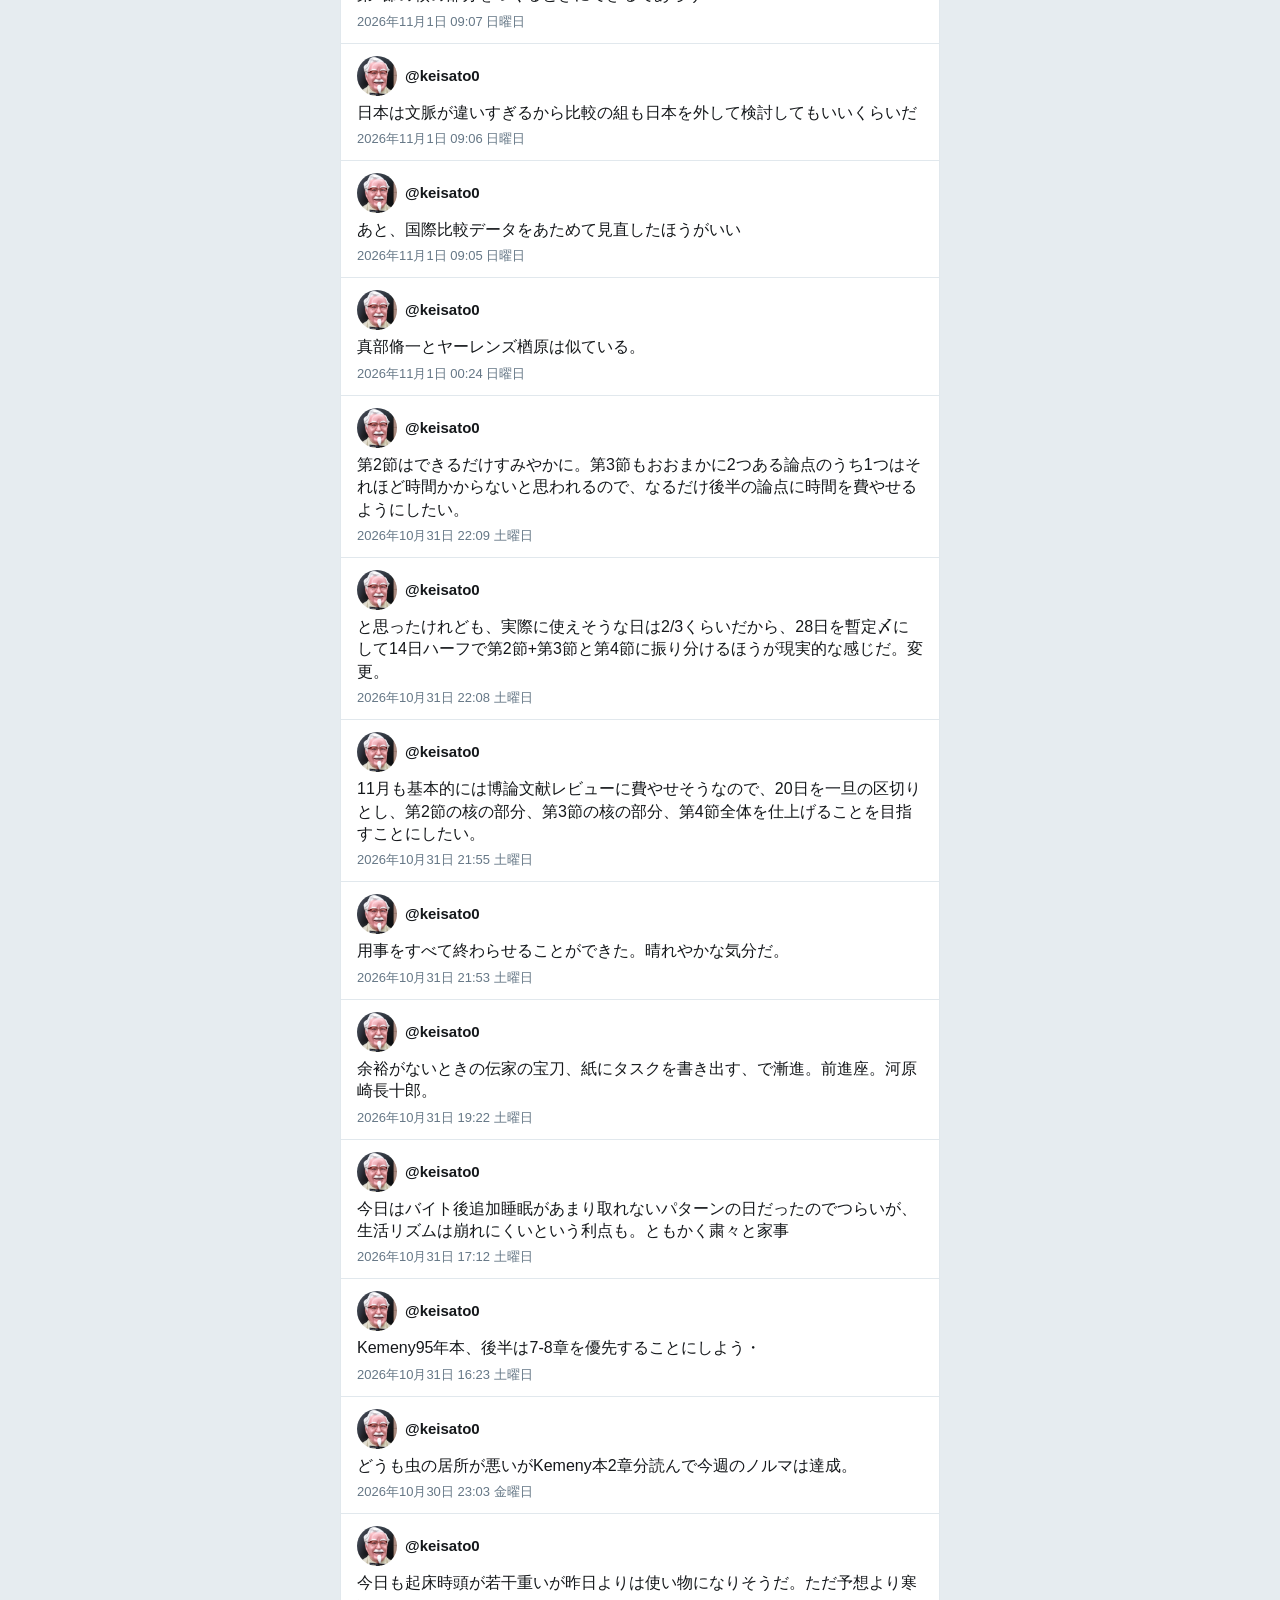
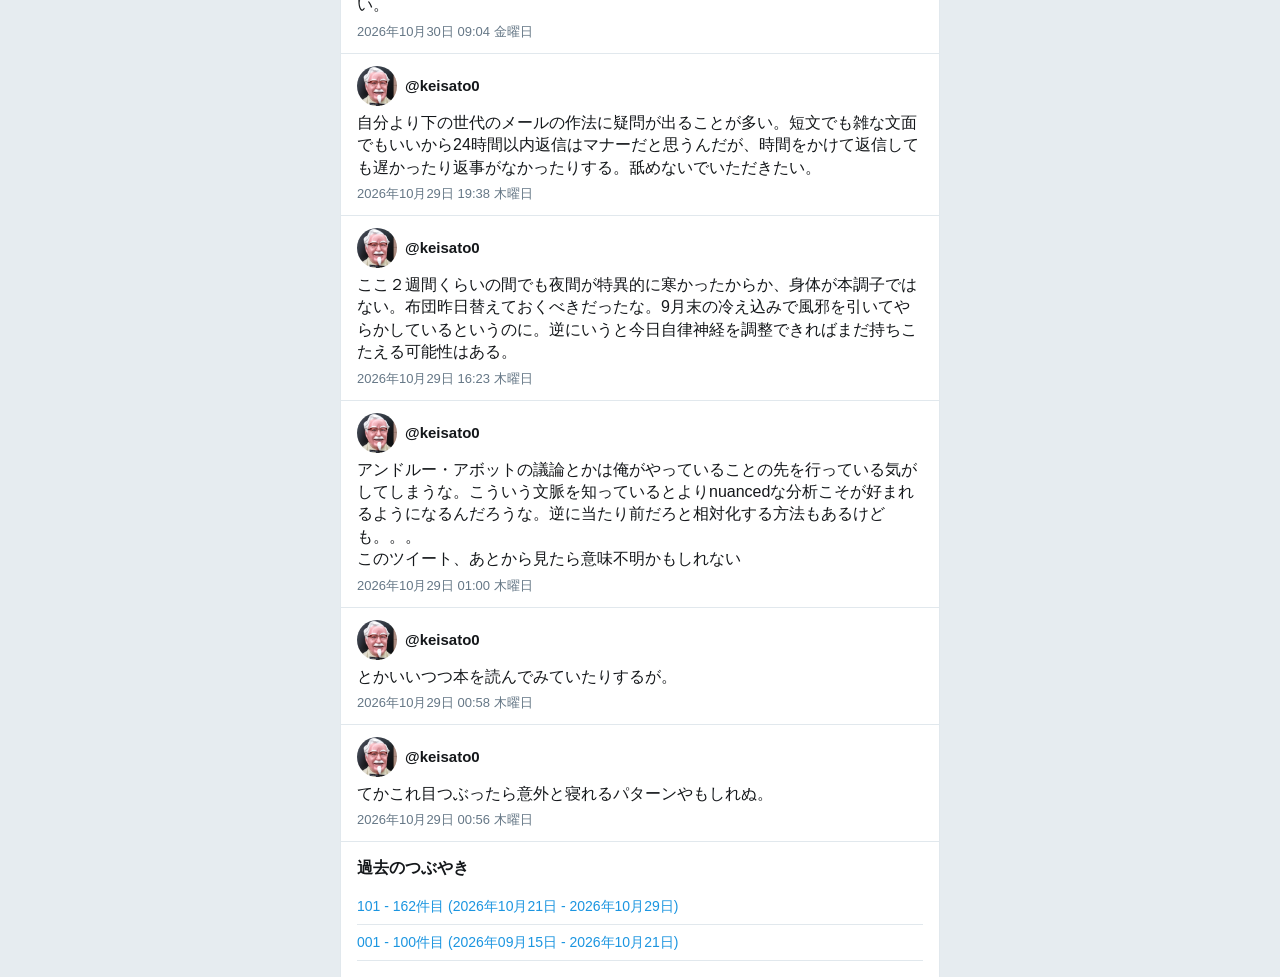
==== commit 3e8b8e6f: "サイトを自動ビルド" ====
--- a/index.html
+++ b/index.html
@@ -12,11 +12,21 @@
   <header class="site-header site-top">
     <div class="site-title">
       <h1><a href="index.html">ツイッター</a></h1>
-      <p class="tweet-count">261件のツイート</p>
+      <p class="tweet-count">262件のツイート</p>
     </div>
     <a class="header-link" href="search.html">検索</a>
   </header>
   <main class="timeline">
+    <article class="tweet" id="t296">
+      <div class="tweet-header">
+        <img class="avatar" src="icon.jpg" alt="">
+        <div class="tweet-names">
+          <span class="handle">@keisato0</span>
+        </div>
+      </div>
+      <div class="tweet-body">所用を済ませにいくぞ〜</div>
+      <div class="tweet-date">2026年11月26日 16:24 木曜日</div>
+    </article>
     <article class="tweet" id="t295">
       <div class="tweet-header">
         <img class="avatar" src="icon.jpg" alt="">
@@ -1014,22 +1024,12 @@
       </div>
       <div class="tweet-body">てかこれ目つぶったら意外と寝れるパターンやもしれぬ。</div>
       <div class="tweet-date">2026年10月29日 00:56 木曜日</div>
-    </article>
-    <article class="tweet" id="t167">
-      <div class="tweet-header">
-        <img class="avatar" src="icon.jpg" alt="">
-        <div class="tweet-names">
-          <span class="handle">@keisato0</span>
-        </div>
-      </div>
-      <div class="tweet-body">ベッドの上に在れど眠気来たらず。マジでいまこの瞬間、何もやりたいことがなくて草</div>
-      <div class="tweet-date">2026年10月29日 00:08 木曜日</div>
     </article>
   </main>
   <section class="archive-list">
     <h2>過去のつぶやき</h2>
     <ul>
-      <li><a href="archive/page2.html">101 - 161件目 (2026年10月21日 - 2026年10月28日)</a></li>
+      <li><a href="archive/page2.html">101 - 162件目 (2026年10月21日 - 2026年10月29日)</a></li>
       <li><a href="archive/page1.html">001 - 100件目 (2026年09月15日 - 2026年10月21日)</a></li>
     </ul>
   </section>
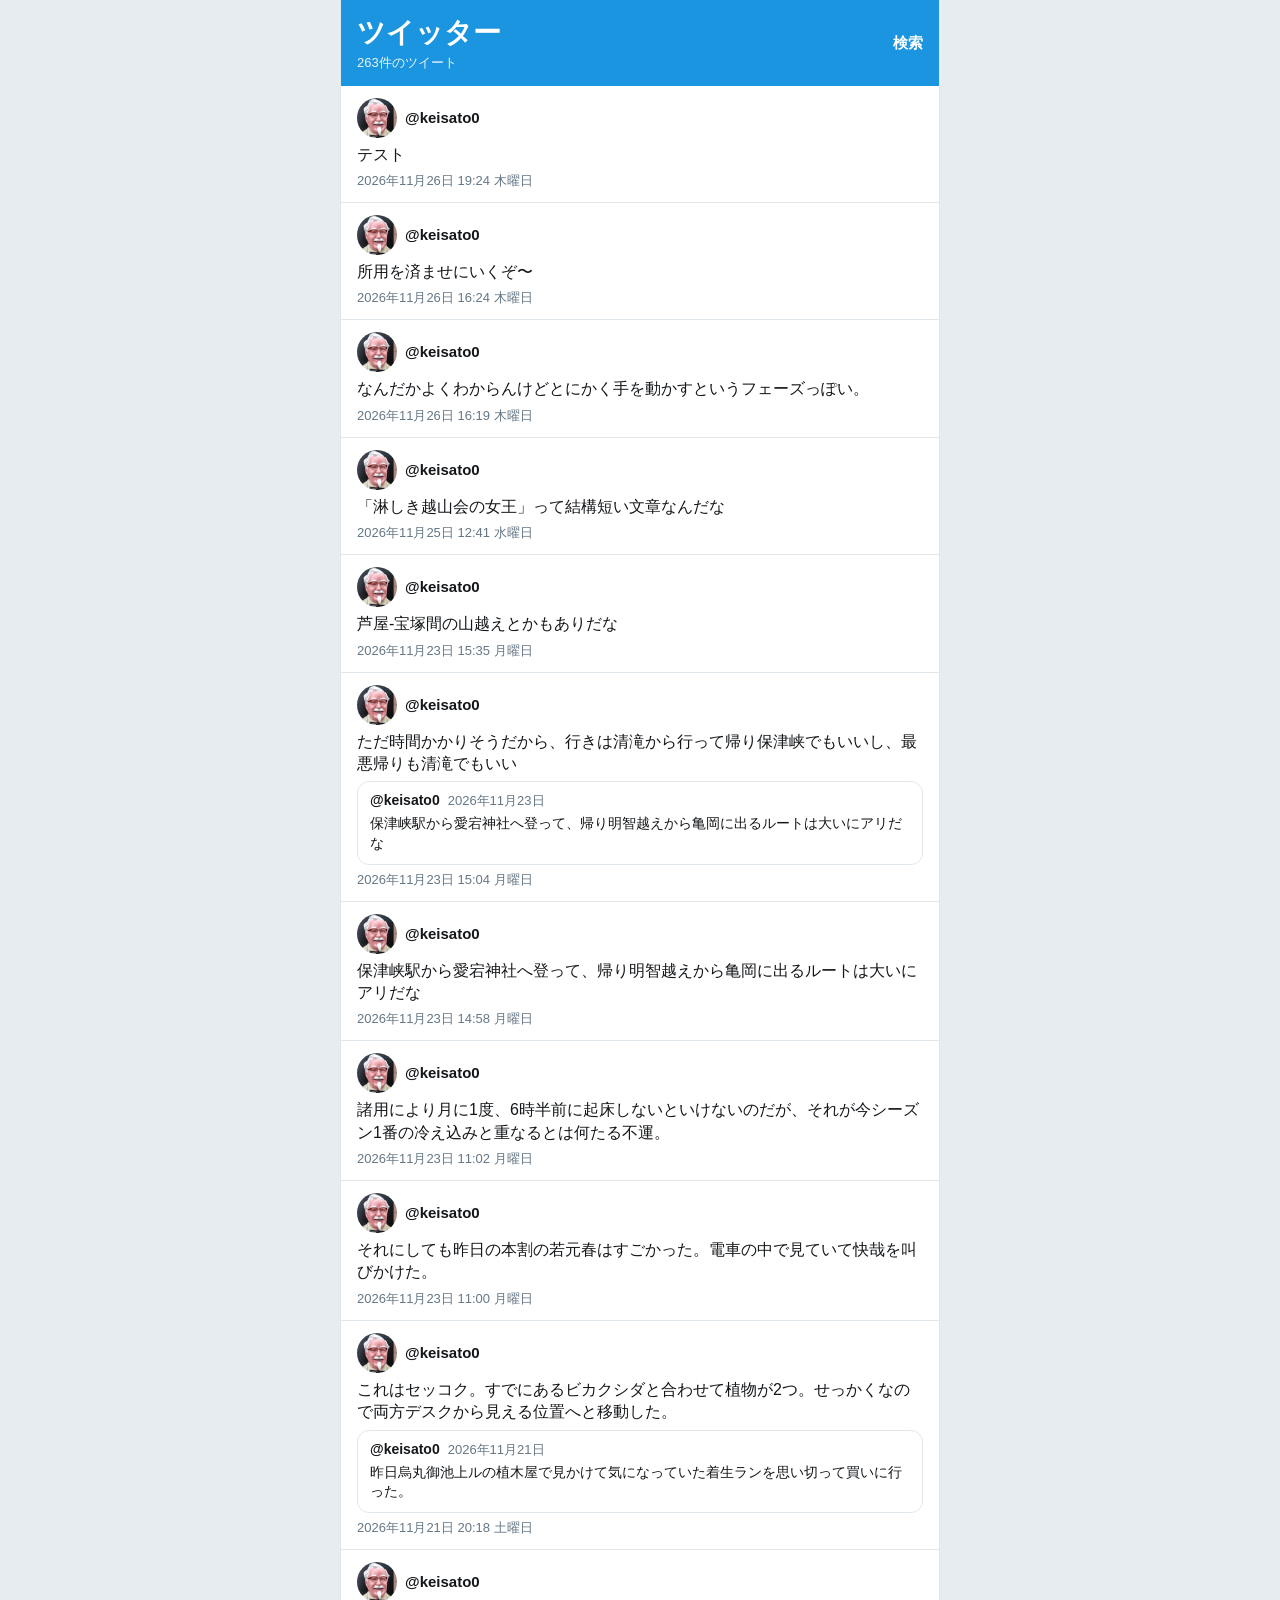
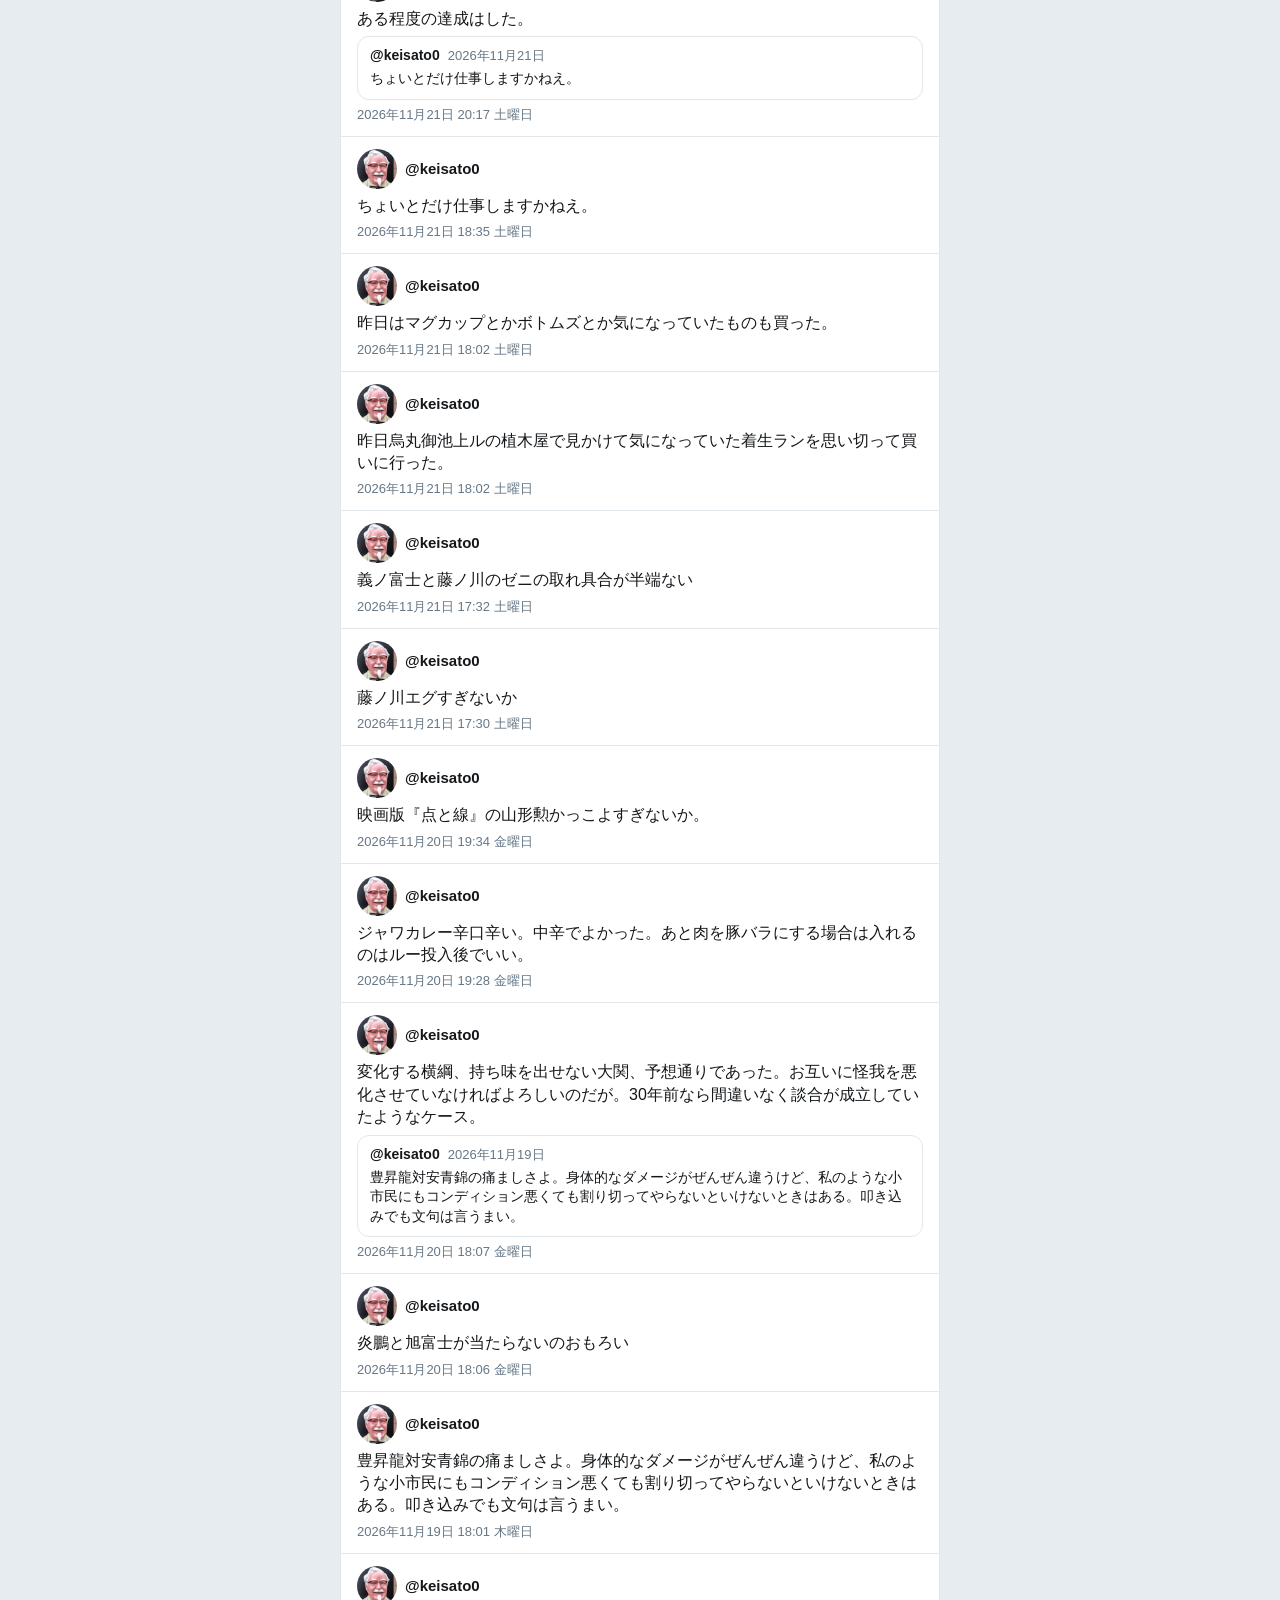
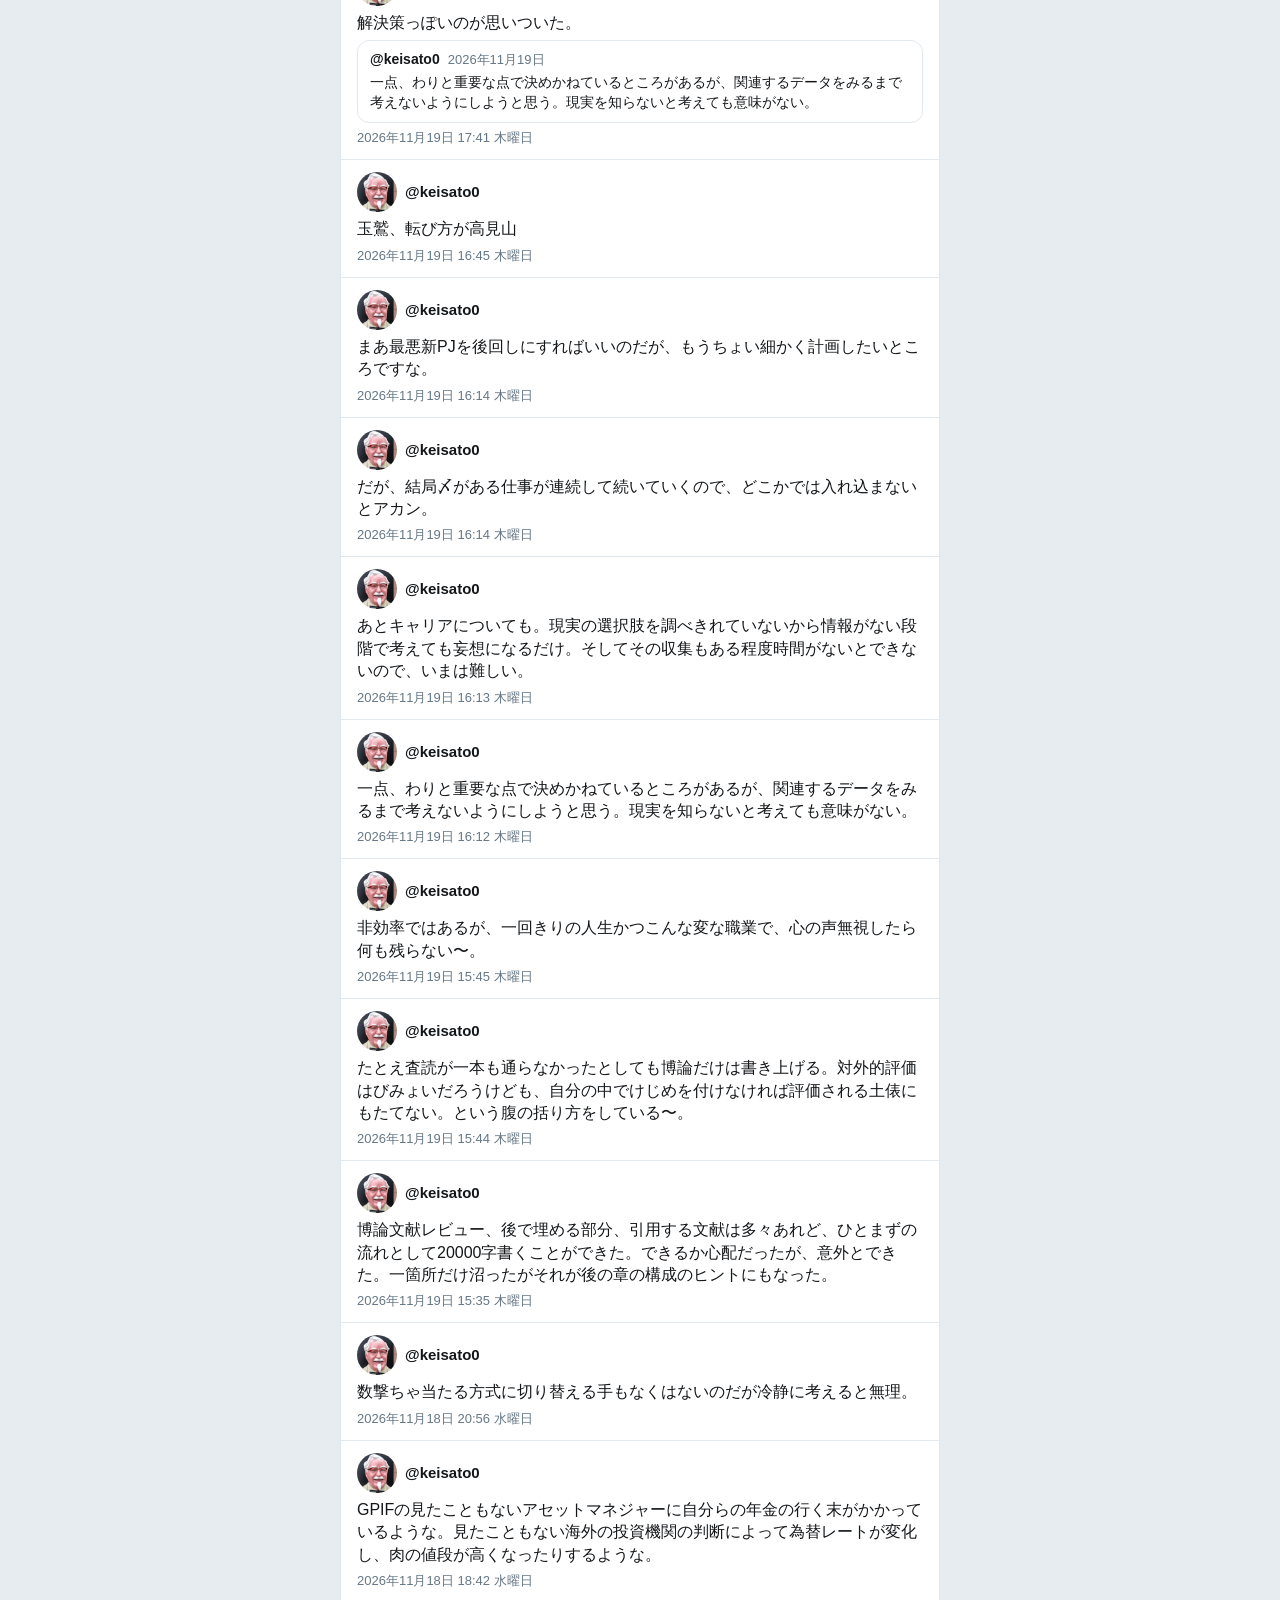
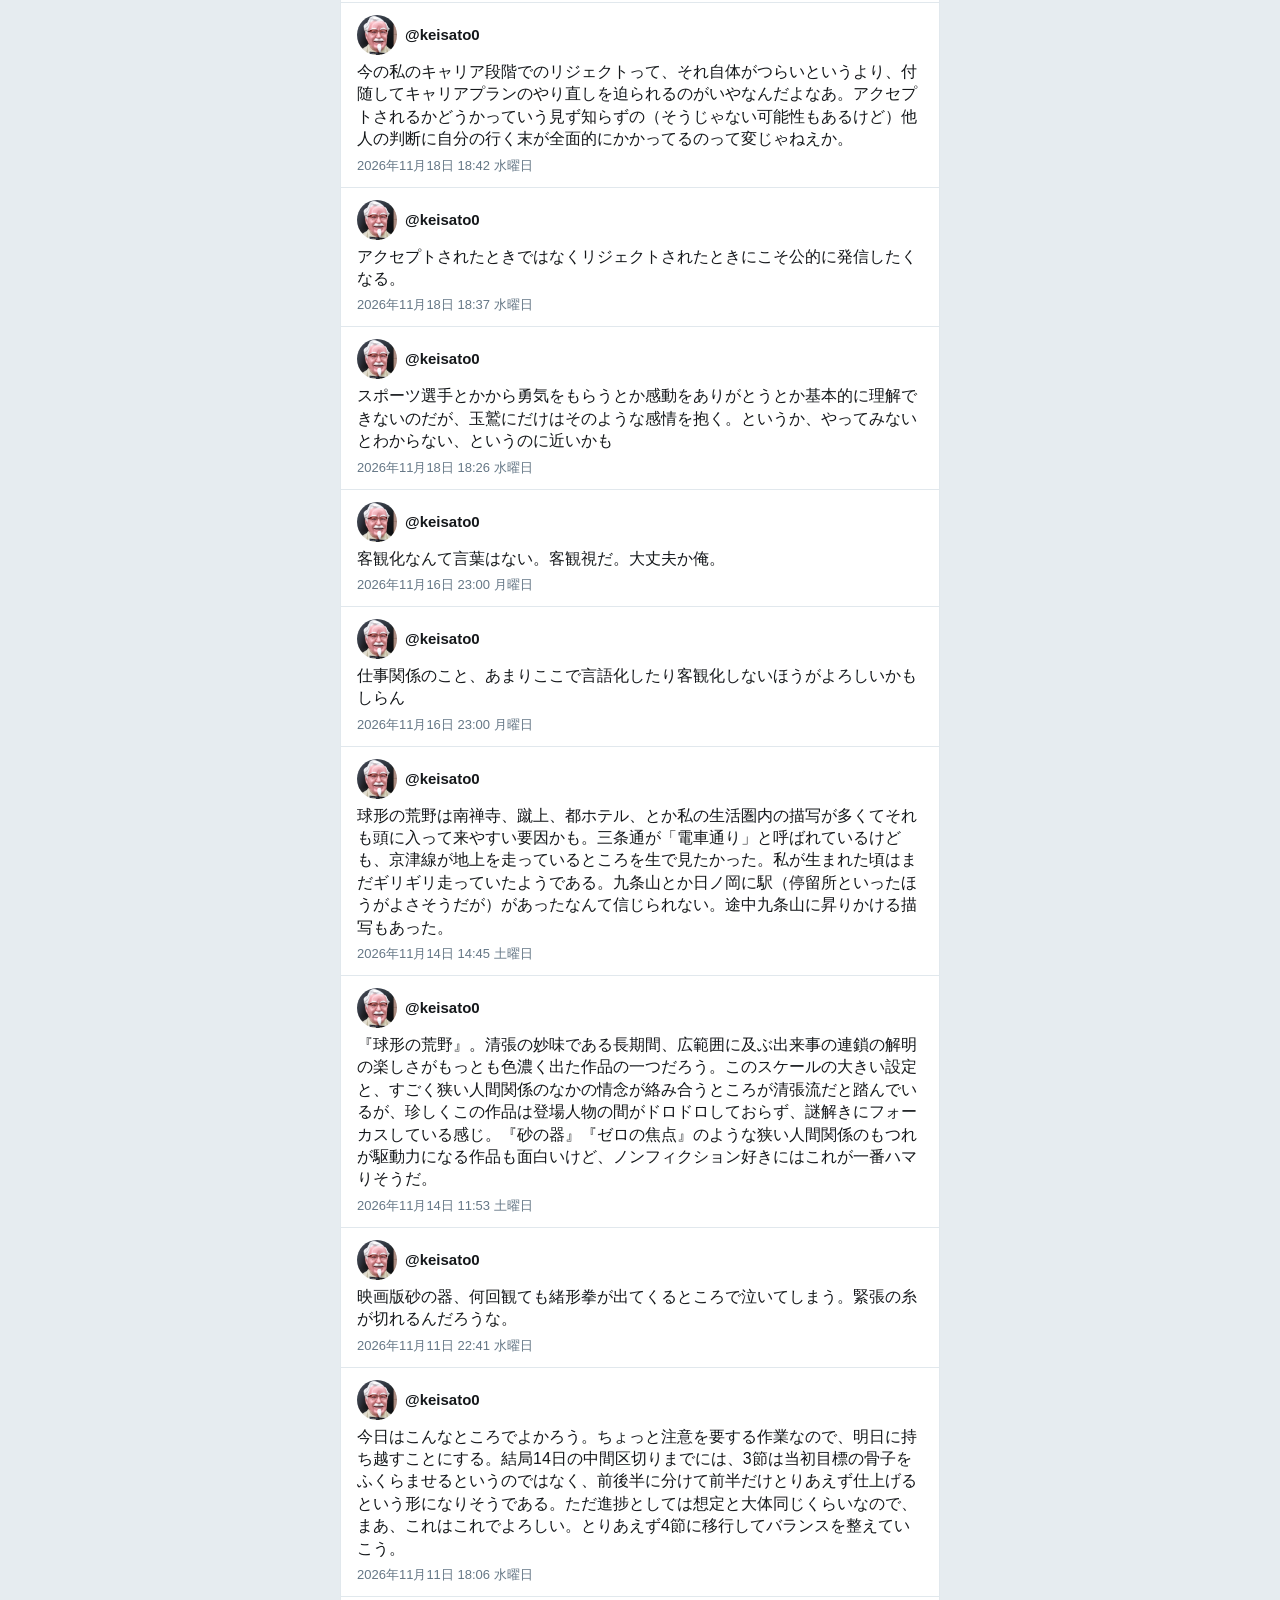
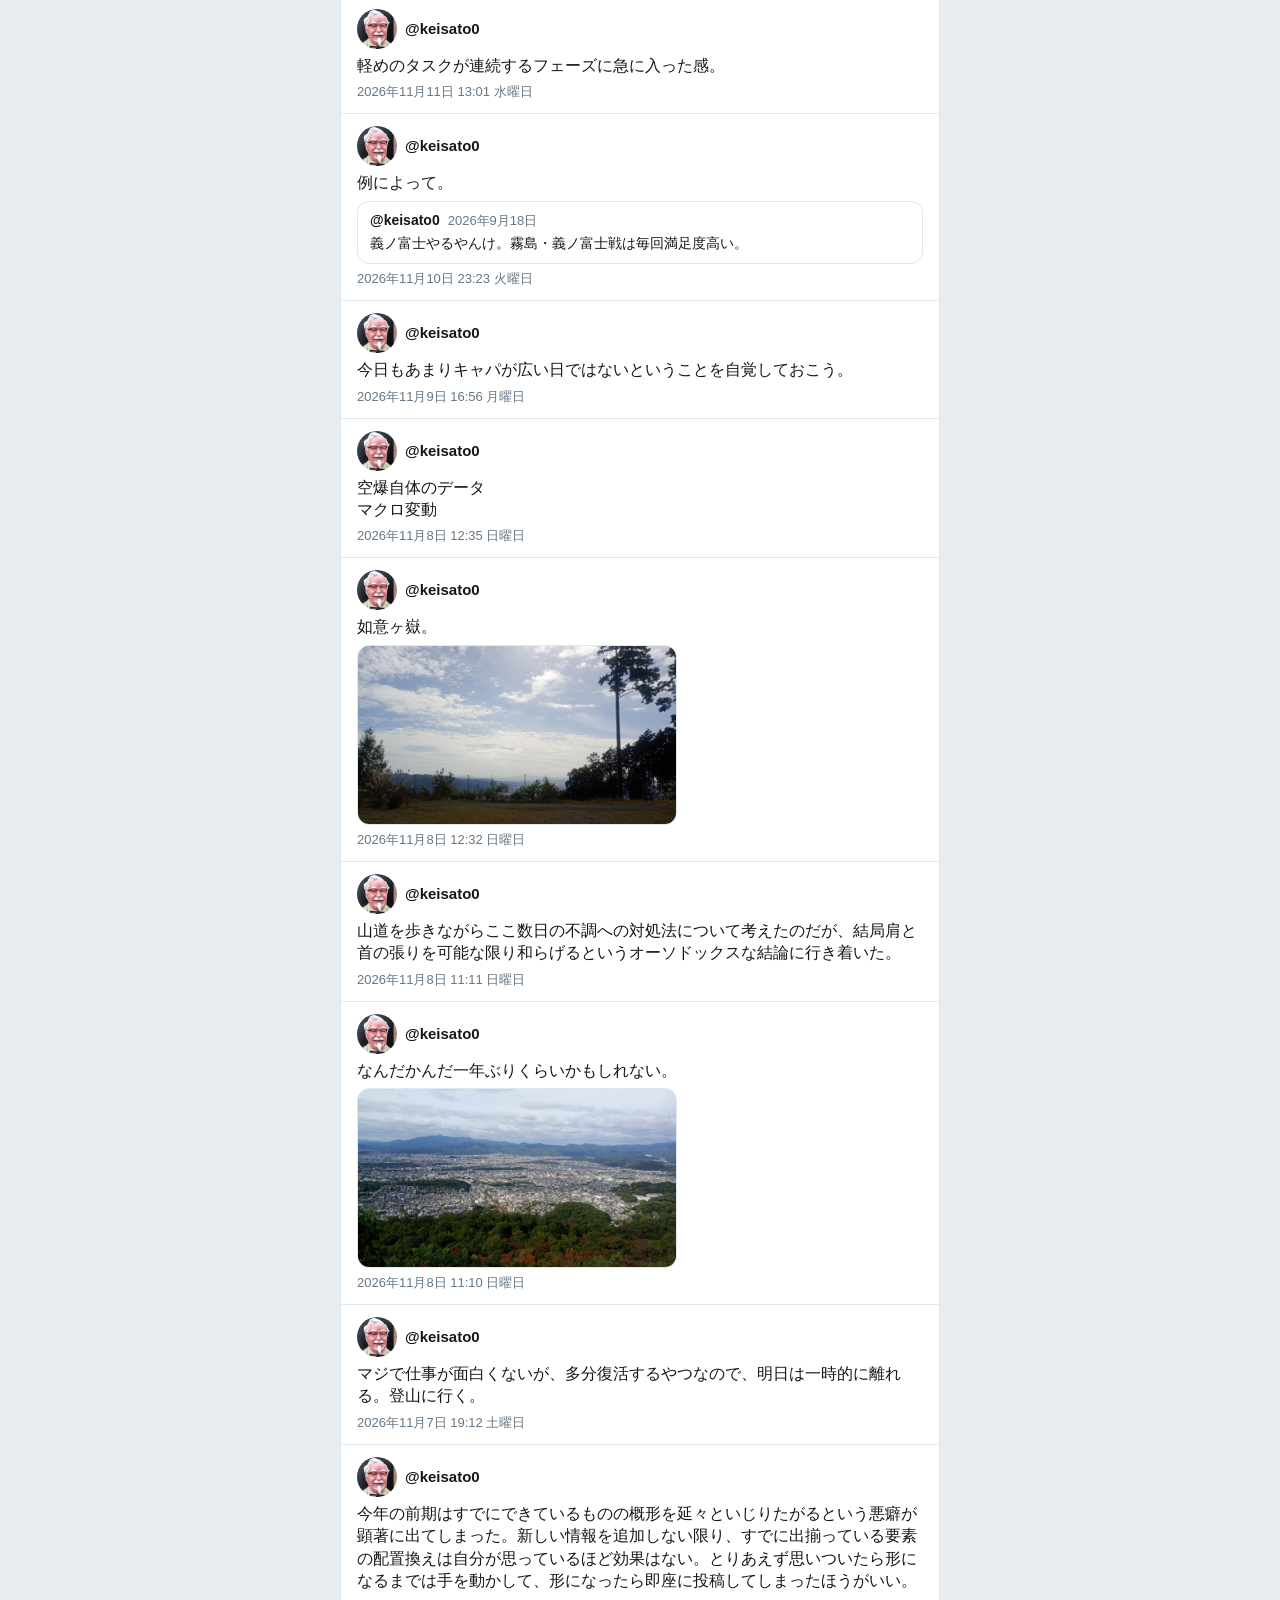
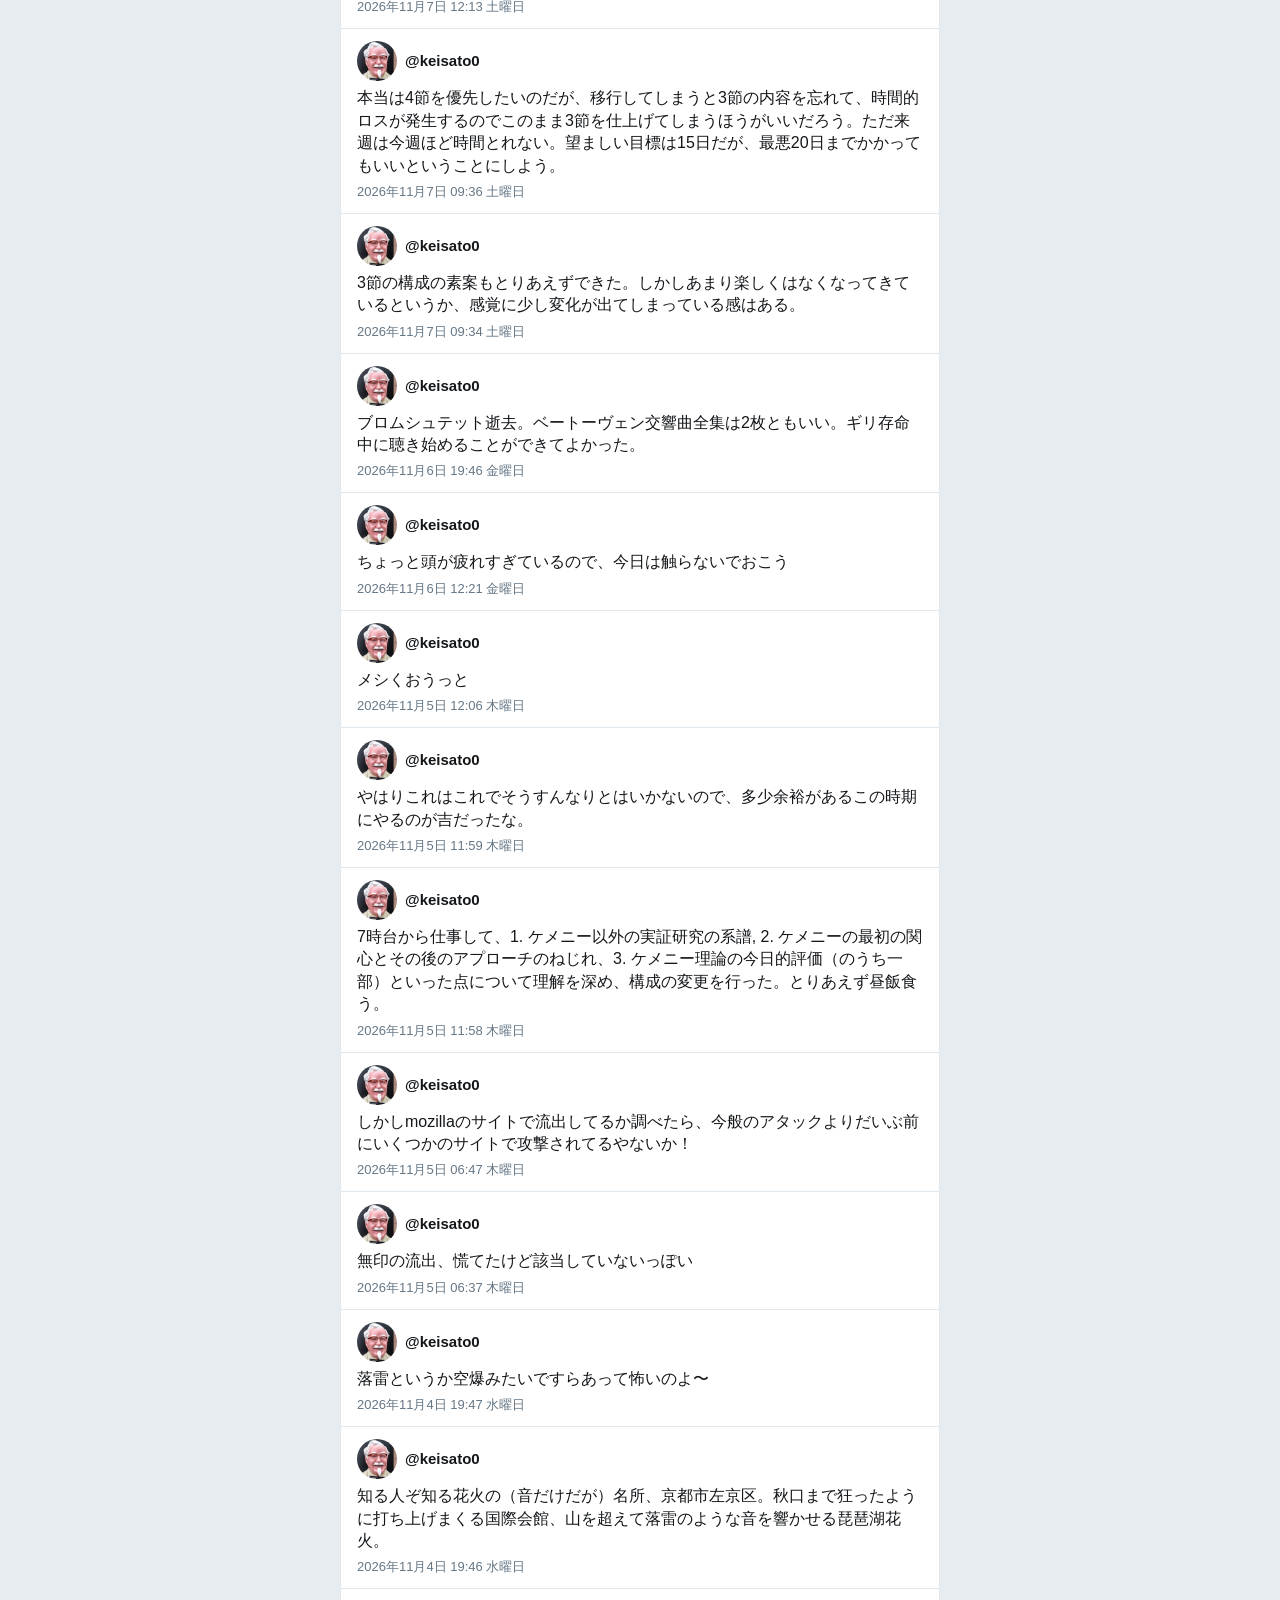
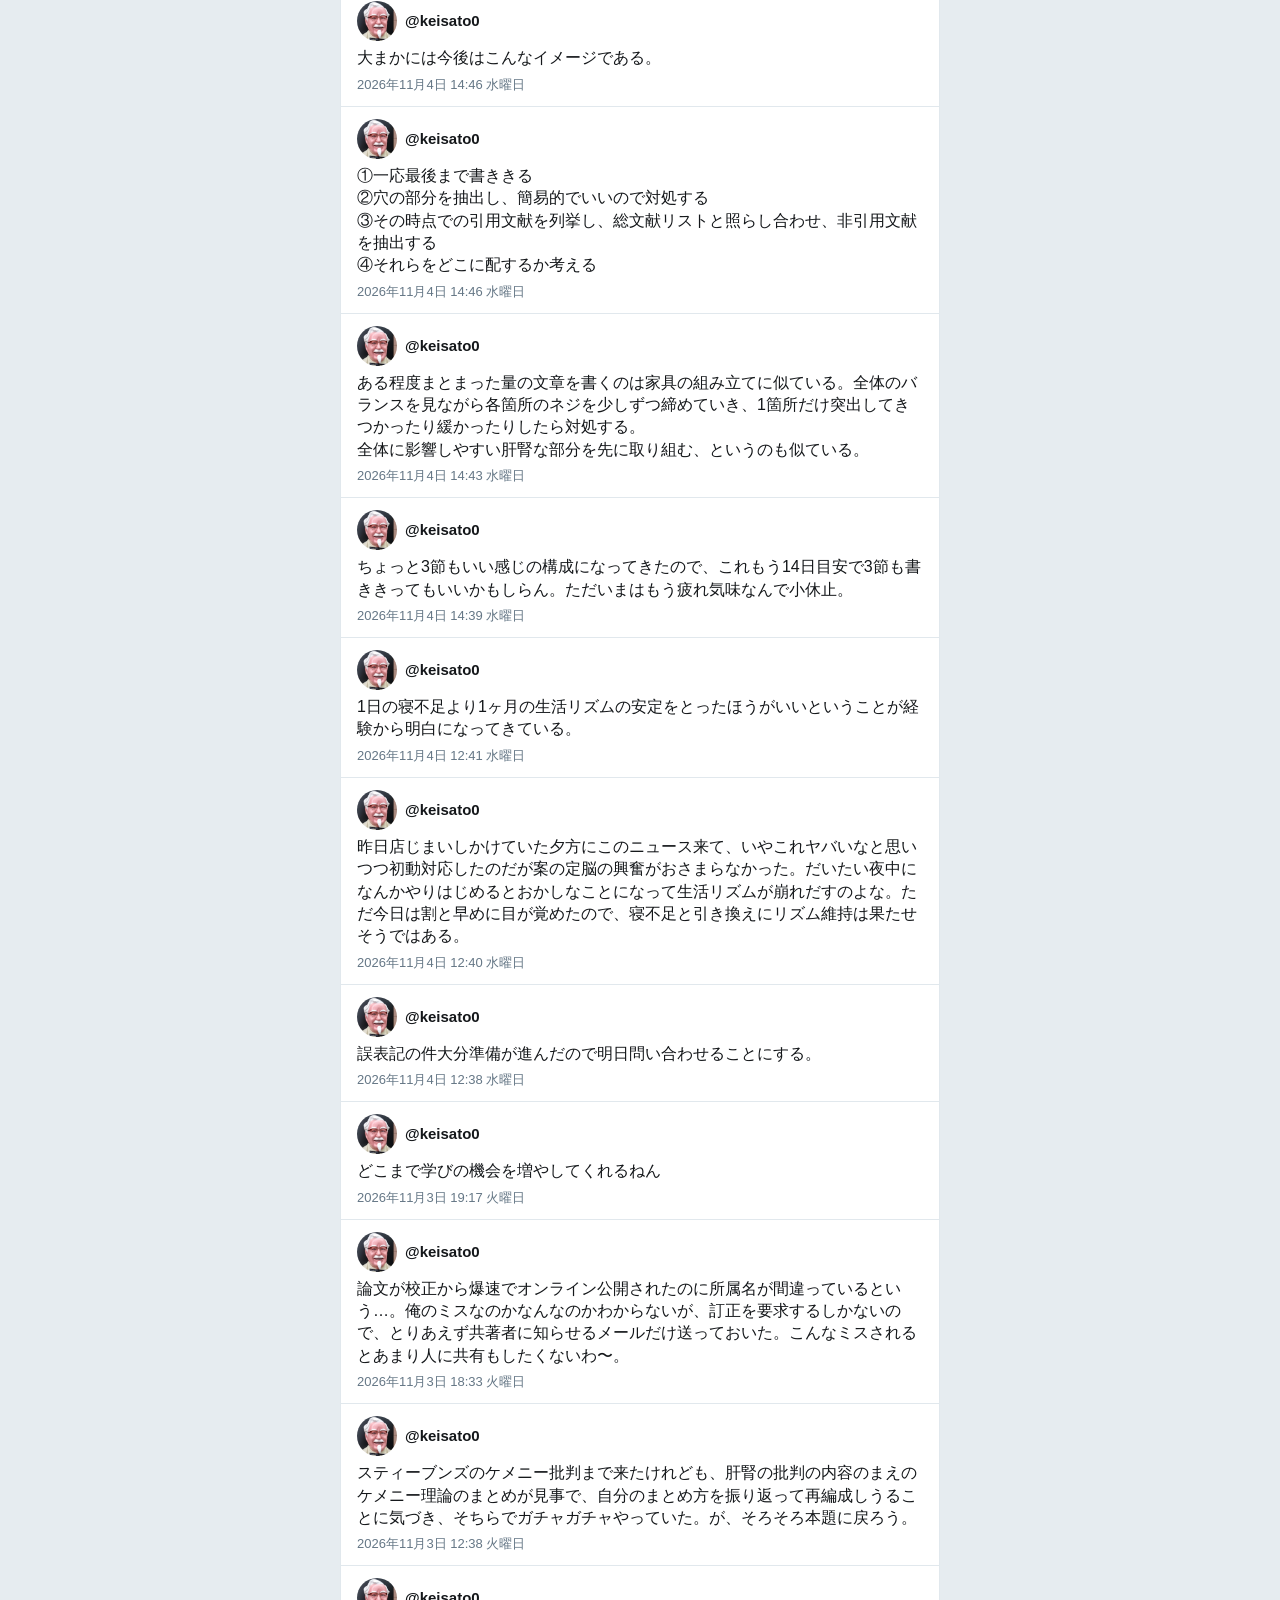
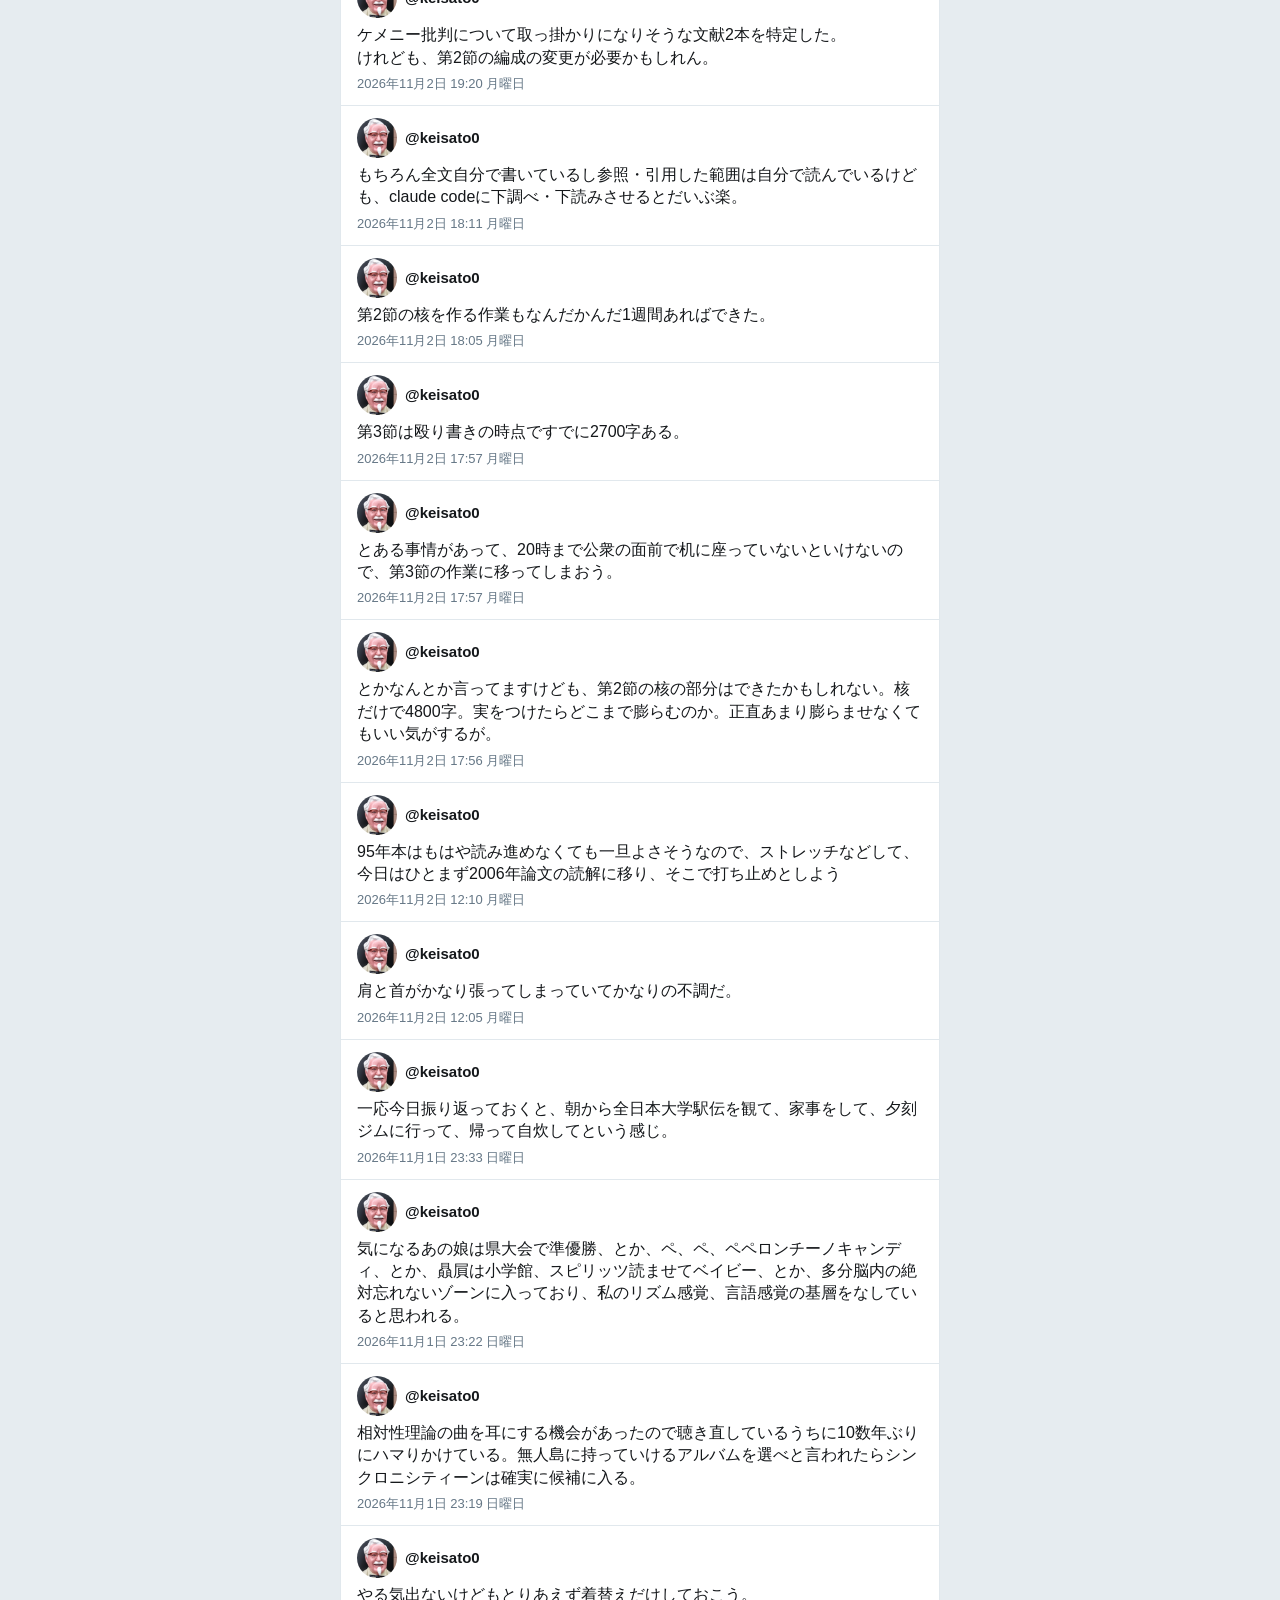
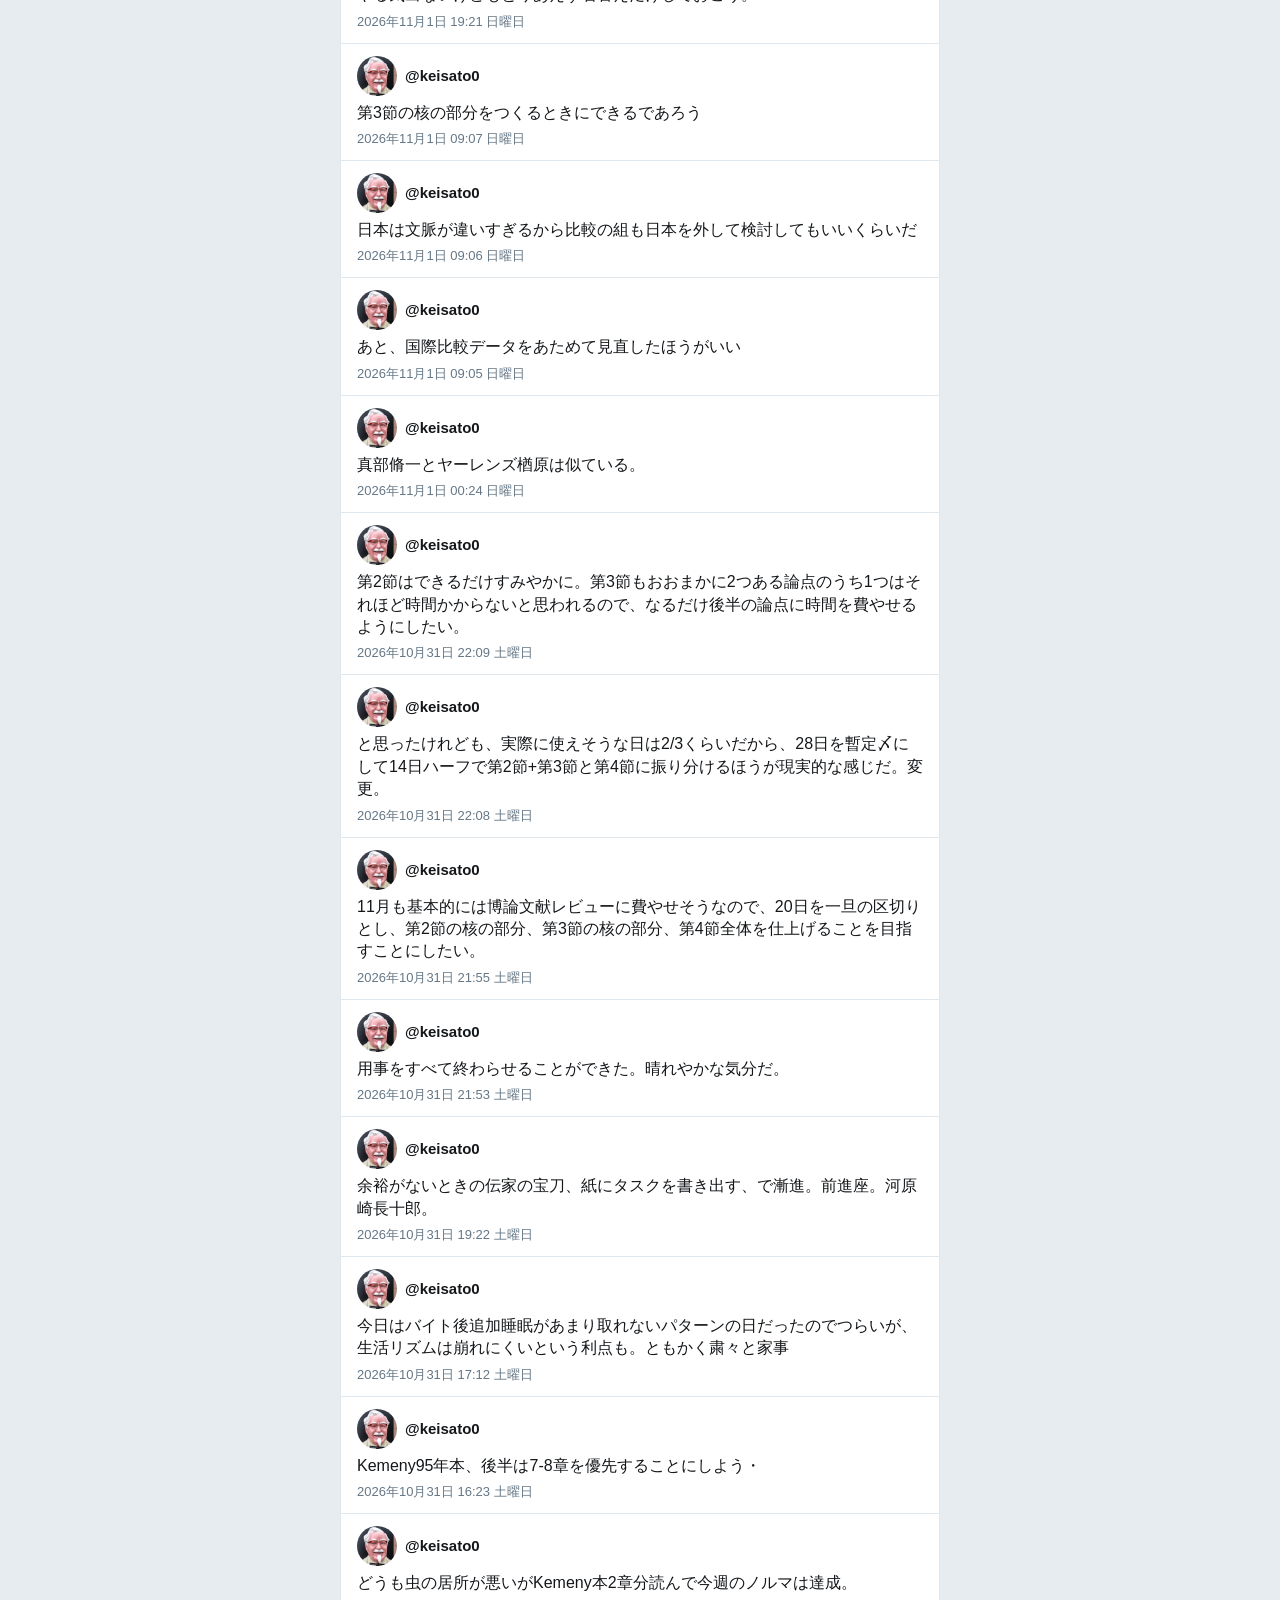
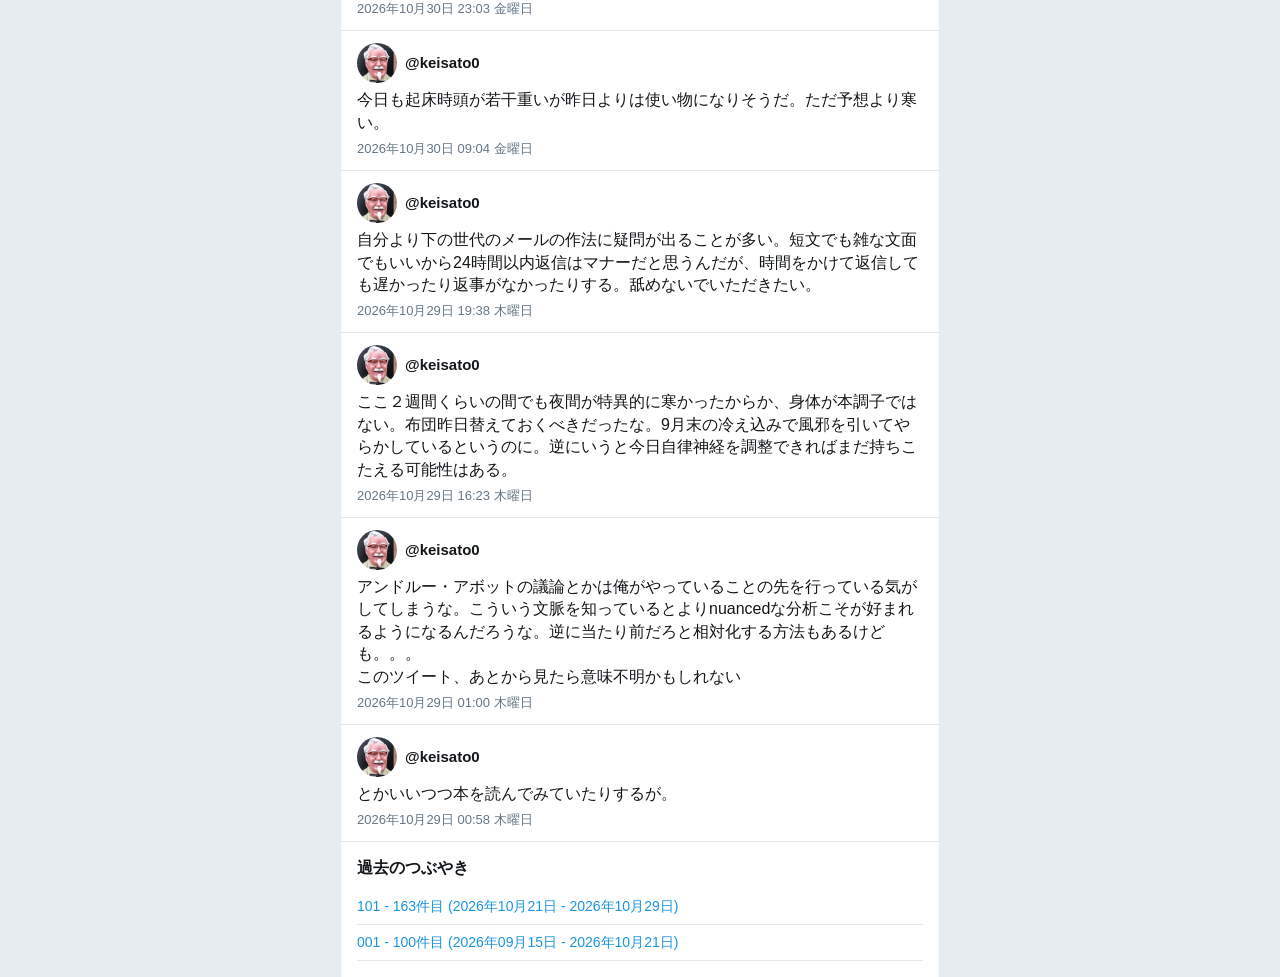
==== commit 5982f10d: "つぶやきを追加(webフォーム)" ====
--- a/index.html
+++ b/index.html
@@ -12,11 +12,21 @@
   <header class="site-header site-top">
     <div class="site-title">
       <h1><a href="index.html">ツイッター</a></h1>
-      <p class="tweet-count">262件のツイート</p>
+      <p class="tweet-count">263件のツイート</p>
     </div>
     <a class="header-link" href="search.html">検索</a>
   </header>
   <main class="timeline">
+    <article class="tweet" id="t297">
+      <div class="tweet-header">
+        <img class="avatar" src="icon.jpg" alt="">
+        <div class="tweet-names">
+          <span class="handle">@keisato0</span>
+        </div>
+      </div>
+      <div class="tweet-body">テスト</div>
+      <div class="tweet-date">2026年11月26日 19:24 木曜日</div>
+    </article>
     <article class="tweet" id="t296">
       <div class="tweet-header">
         <img class="avatar" src="icon.jpg" alt="">
@@ -1014,22 +1024,12 @@
       </div>
       <div class="tweet-body">とかいいつつ本を読んでみていたりするが。</div>
       <div class="tweet-date">2026年10月29日 00:58 木曜日</div>
-    </article>
-    <article class="tweet" id="t168">
-      <div class="tweet-header">
-        <img class="avatar" src="icon.jpg" alt="">
-        <div class="tweet-names">
-          <span class="handle">@keisato0</span>
-        </div>
-      </div>
-      <div class="tweet-body">てかこれ目つぶったら意外と寝れるパターンやもしれぬ。</div>
-      <div class="tweet-date">2026年10月29日 00:56 木曜日</div>
     </article>
   </main>
   <section class="archive-list">
     <h2>過去のつぶやき</h2>
     <ul>
-      <li><a href="archive/page2.html">101 - 162件目 (2026年10月21日 - 2026年10月29日)</a></li>
+      <li><a href="archive/page2.html">101 - 163件目 (2026年10月21日 - 2026年10月29日)</a></li>
       <li><a href="archive/page1.html">001 - 100件目 (2026年09月15日 - 2026年10月21日)</a></li>
     </ul>
   </section>
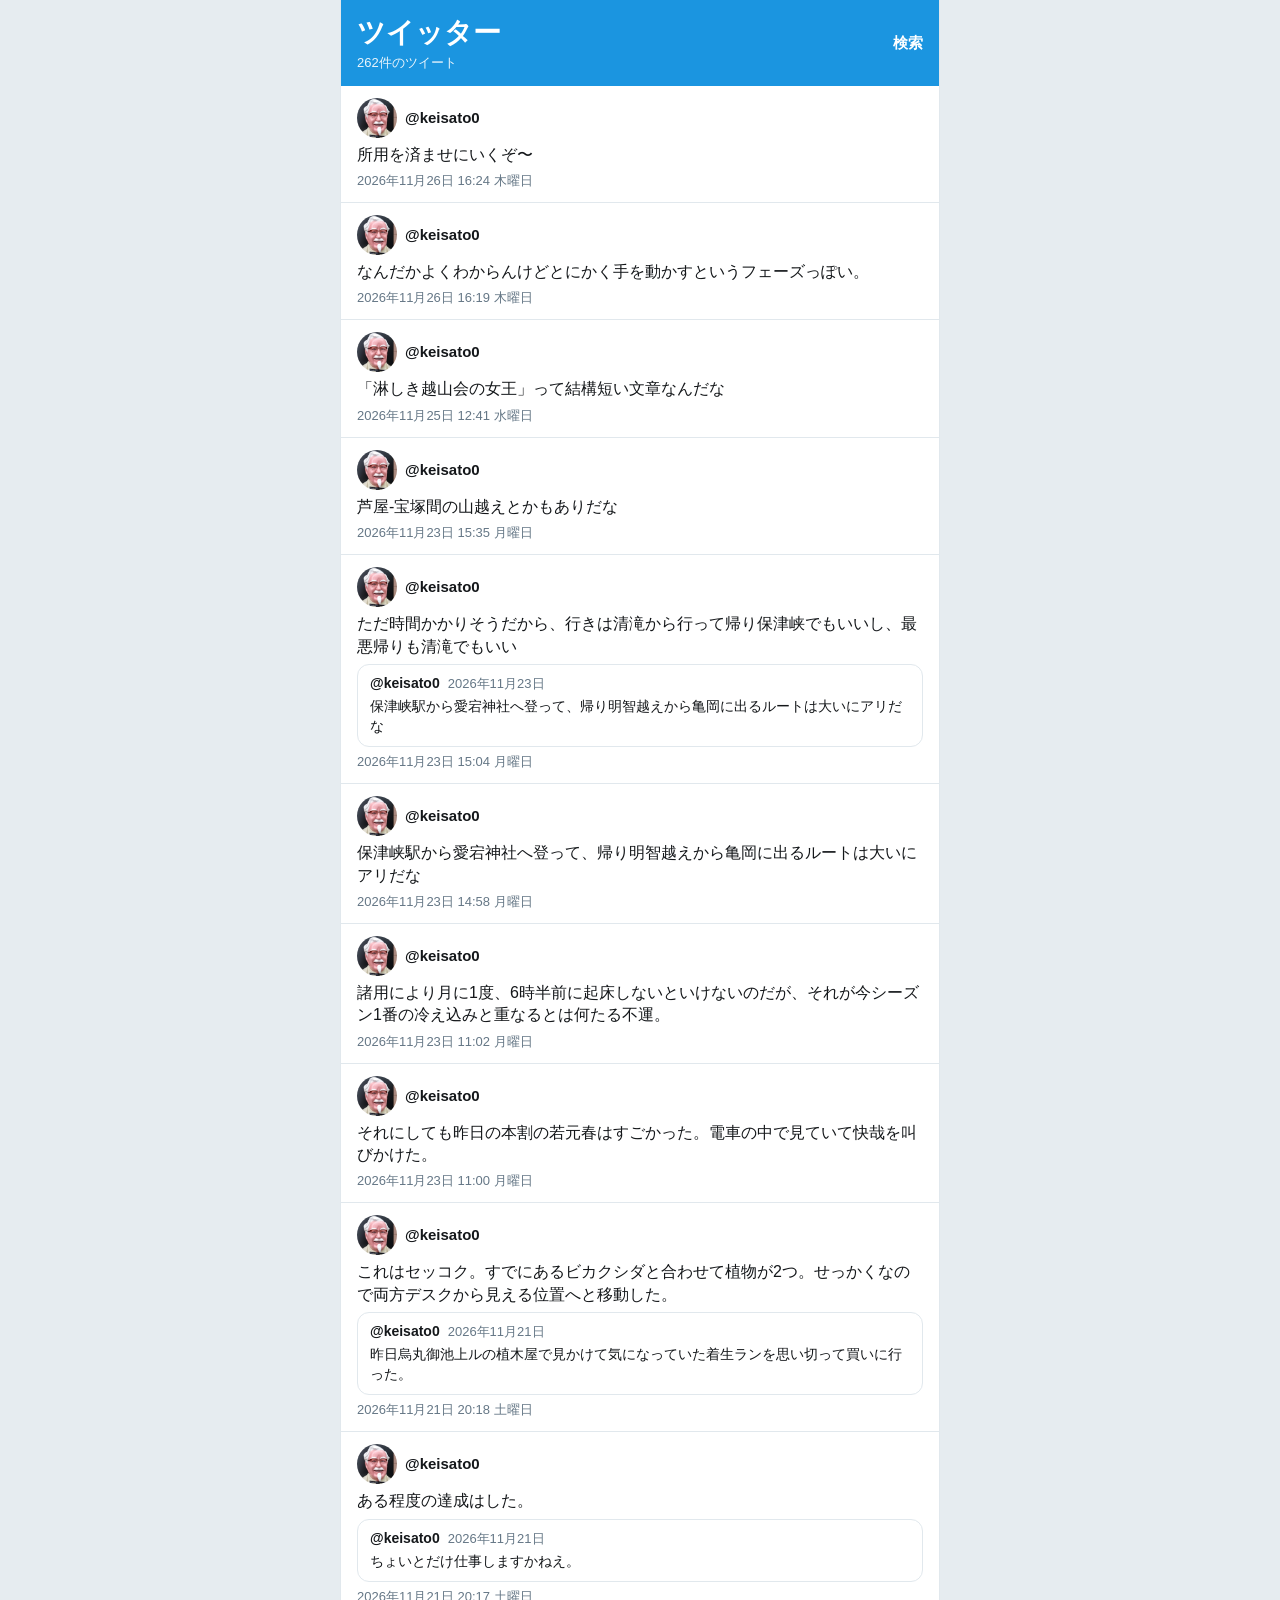
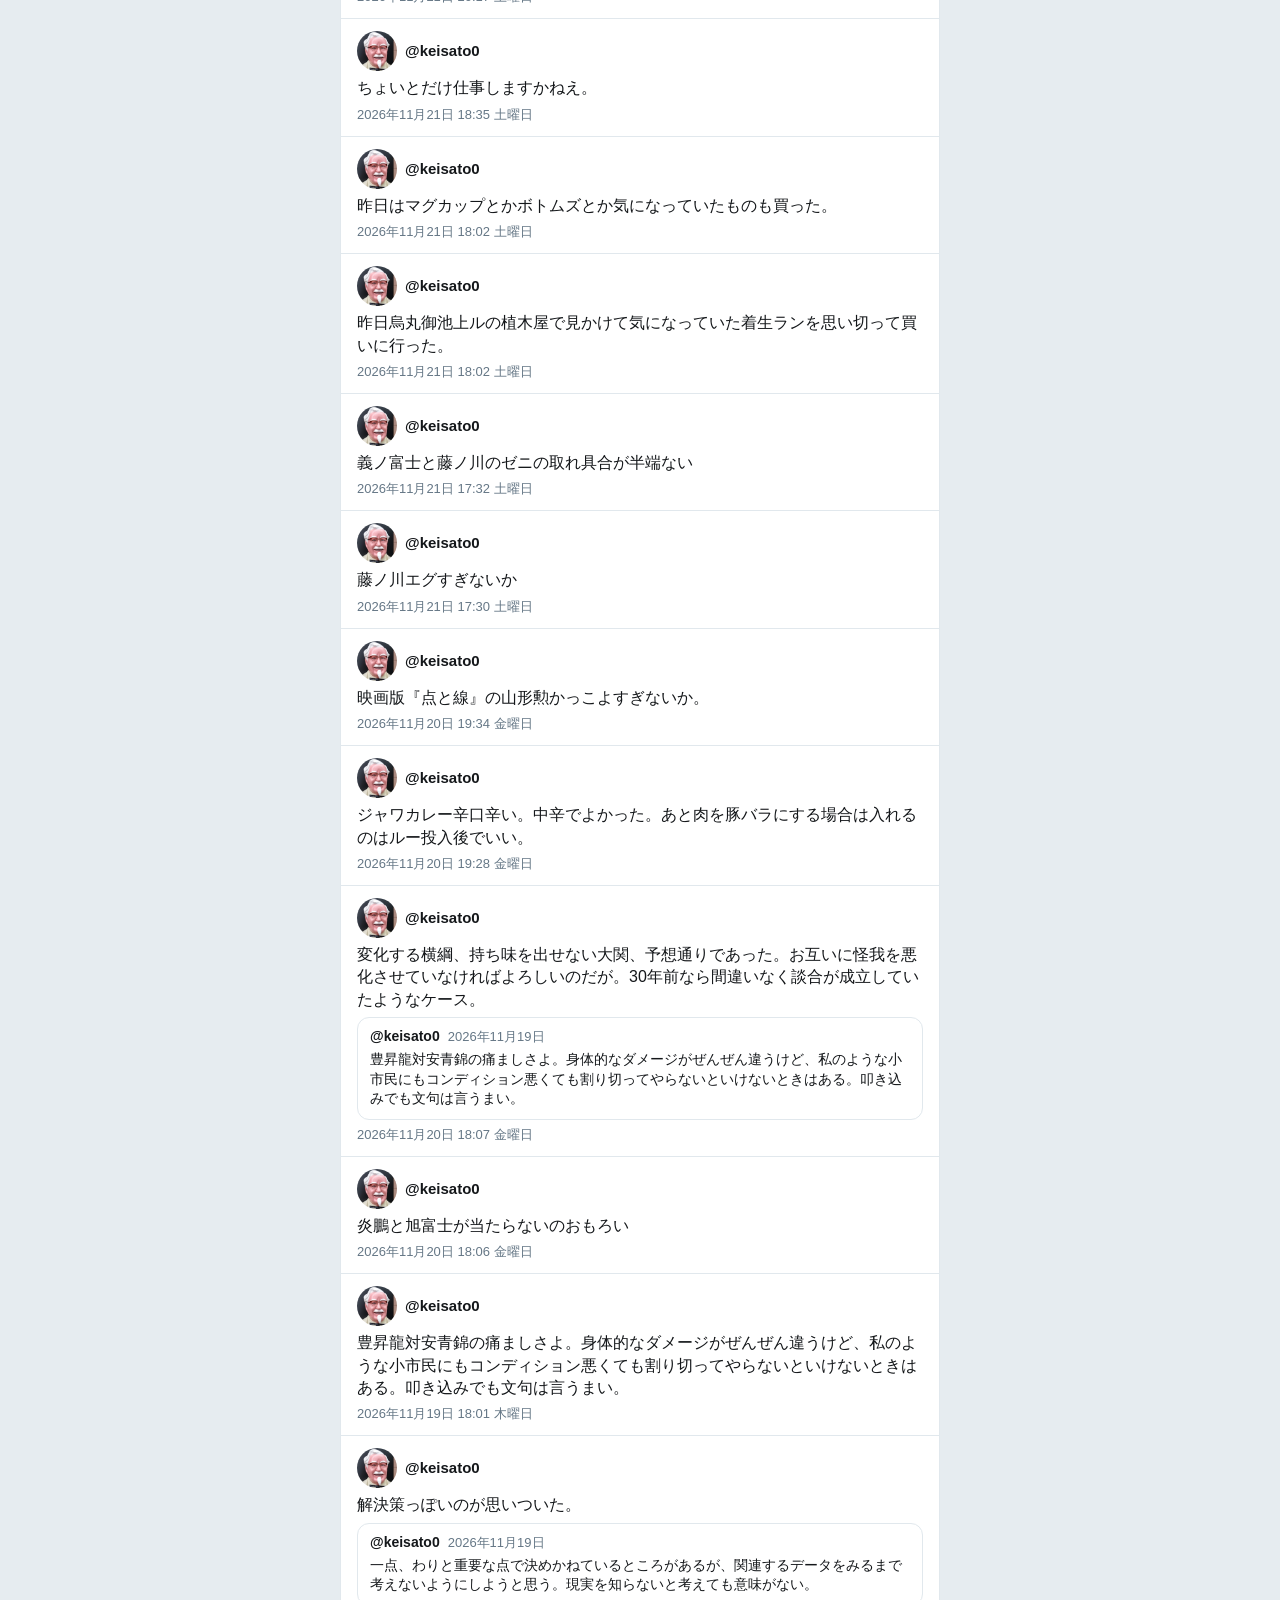
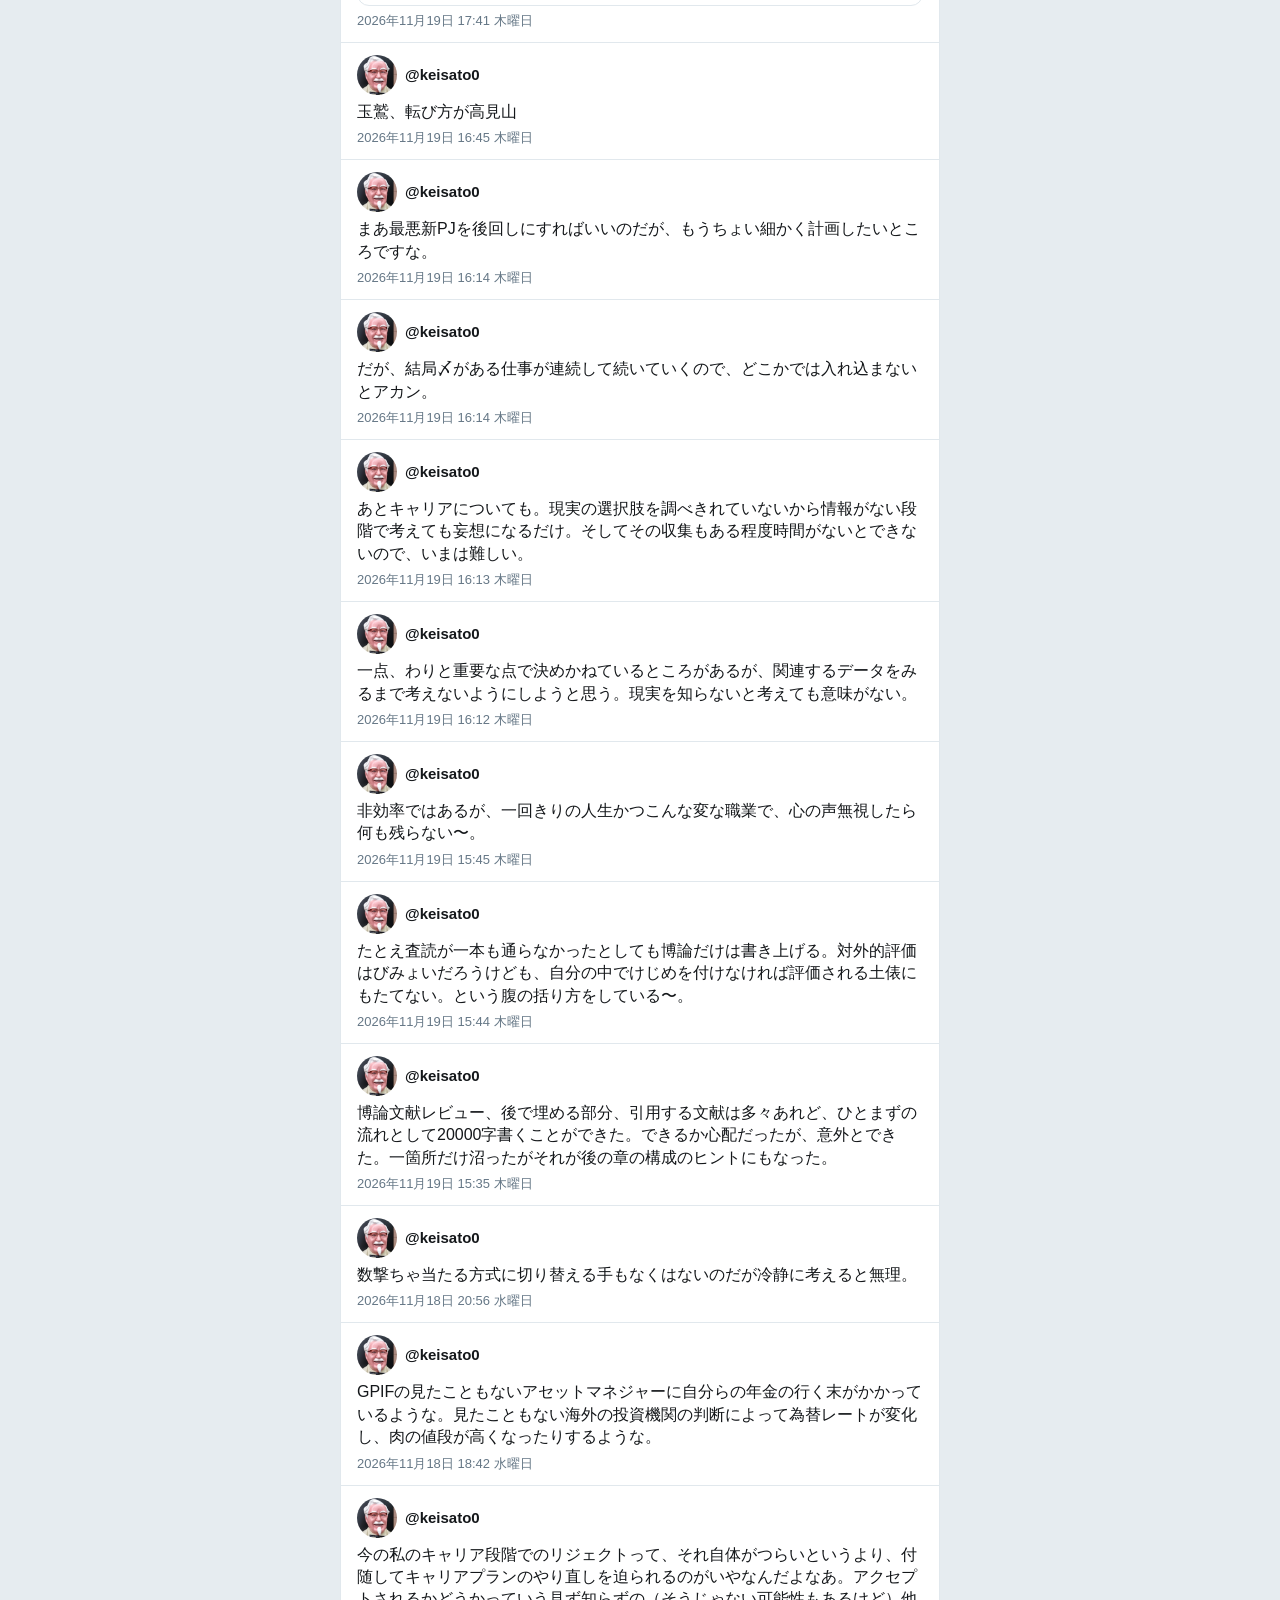
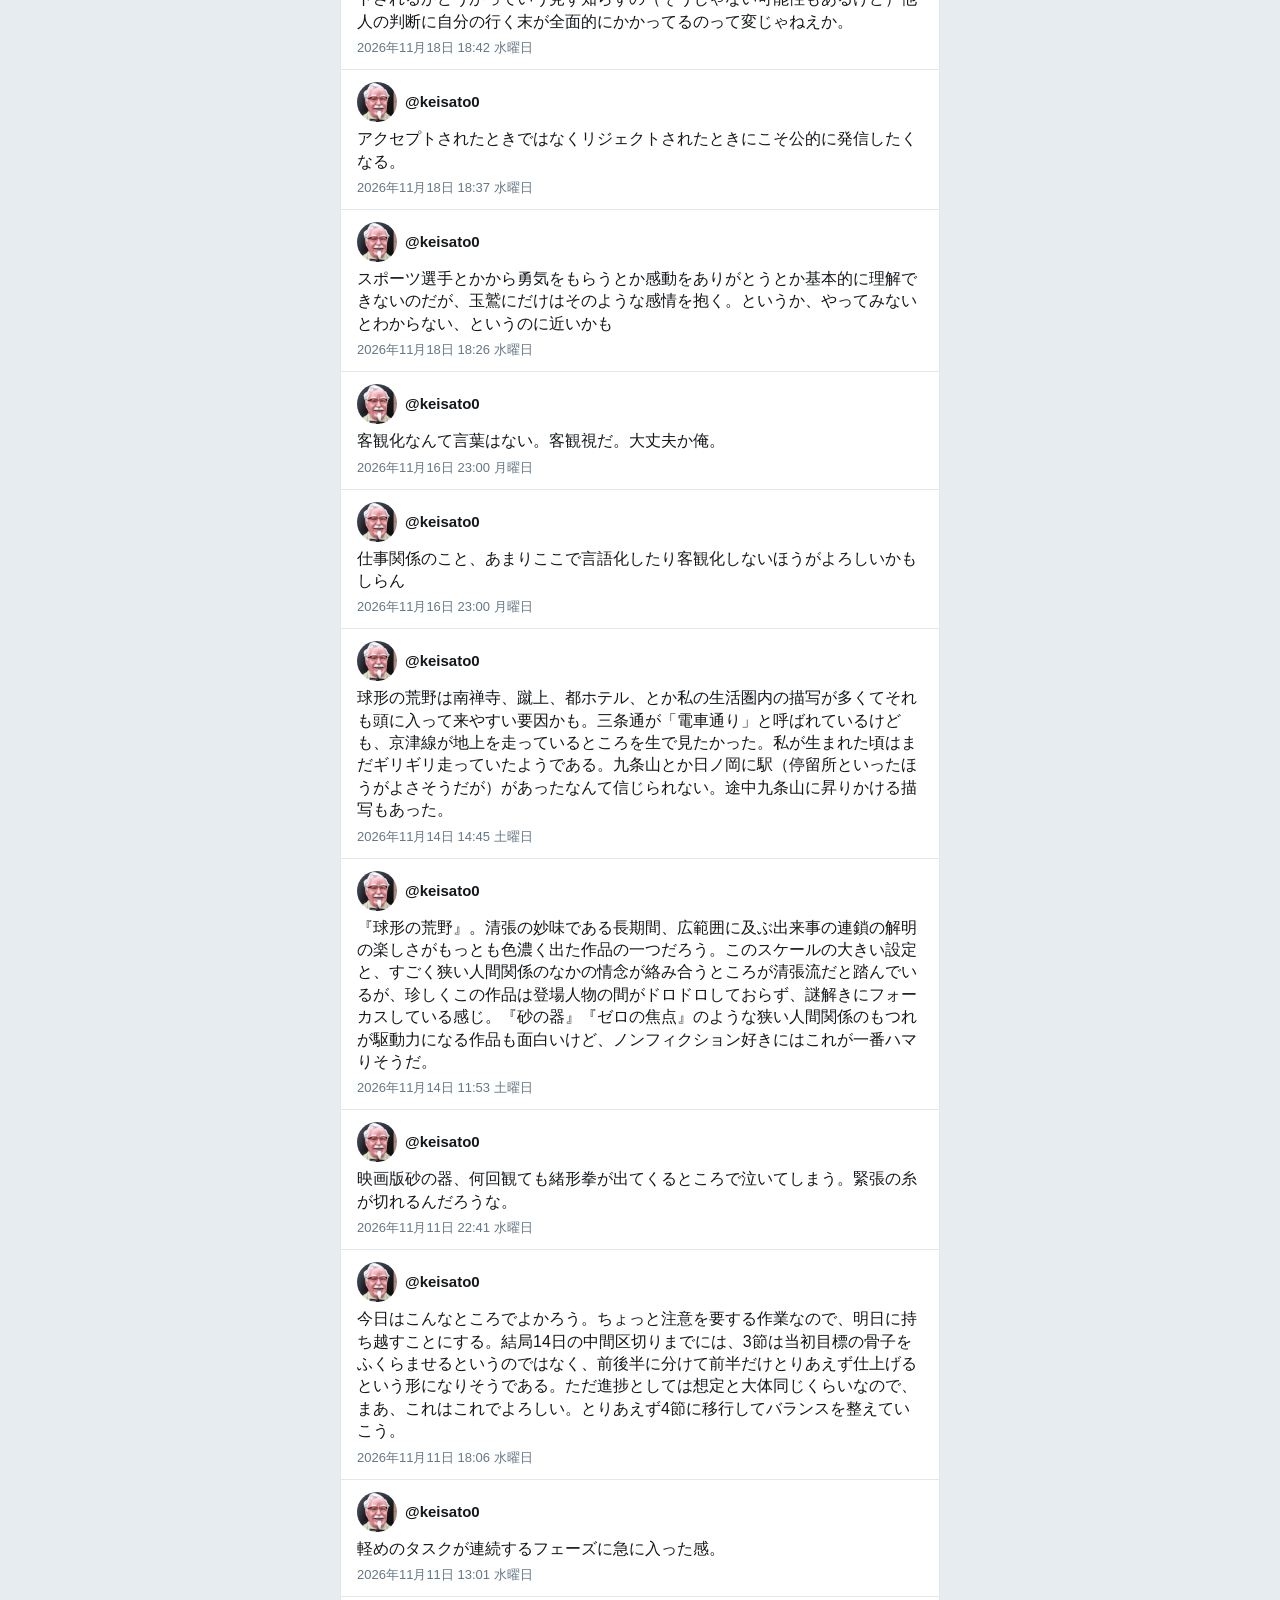
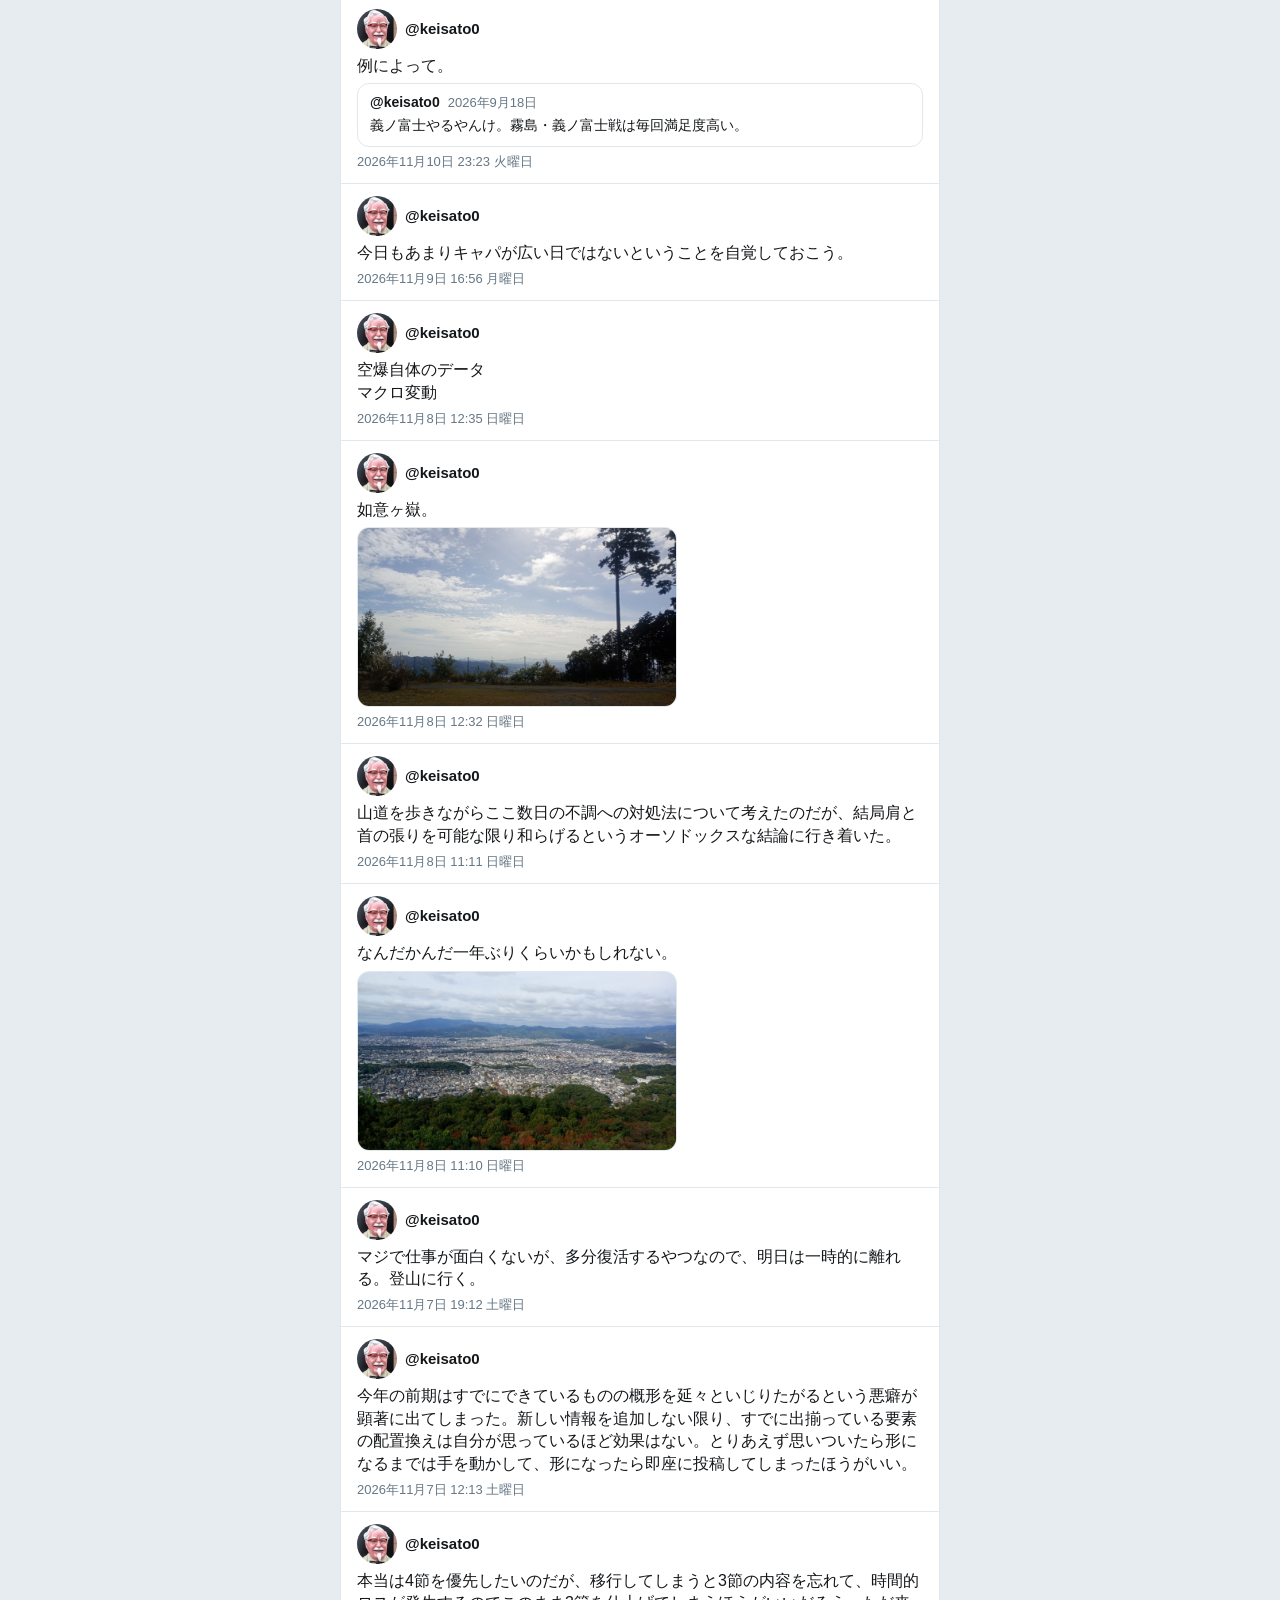
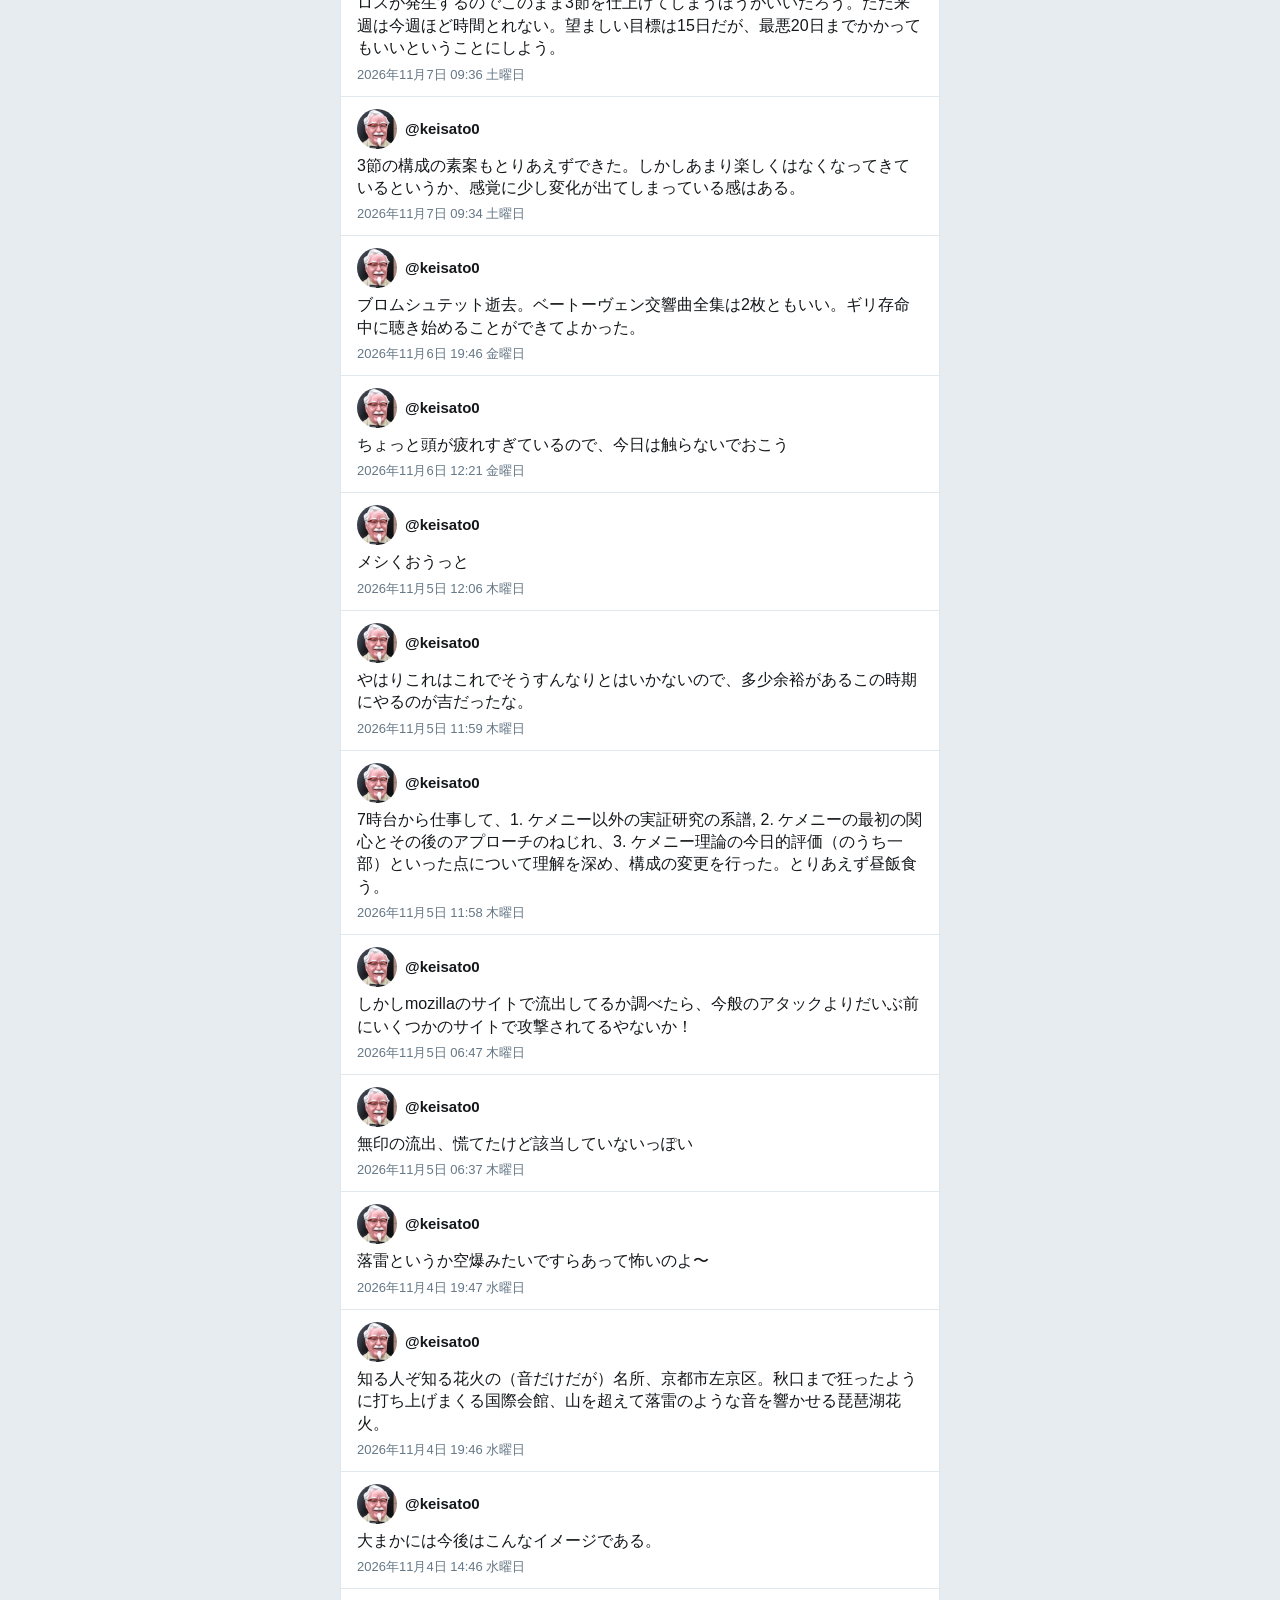
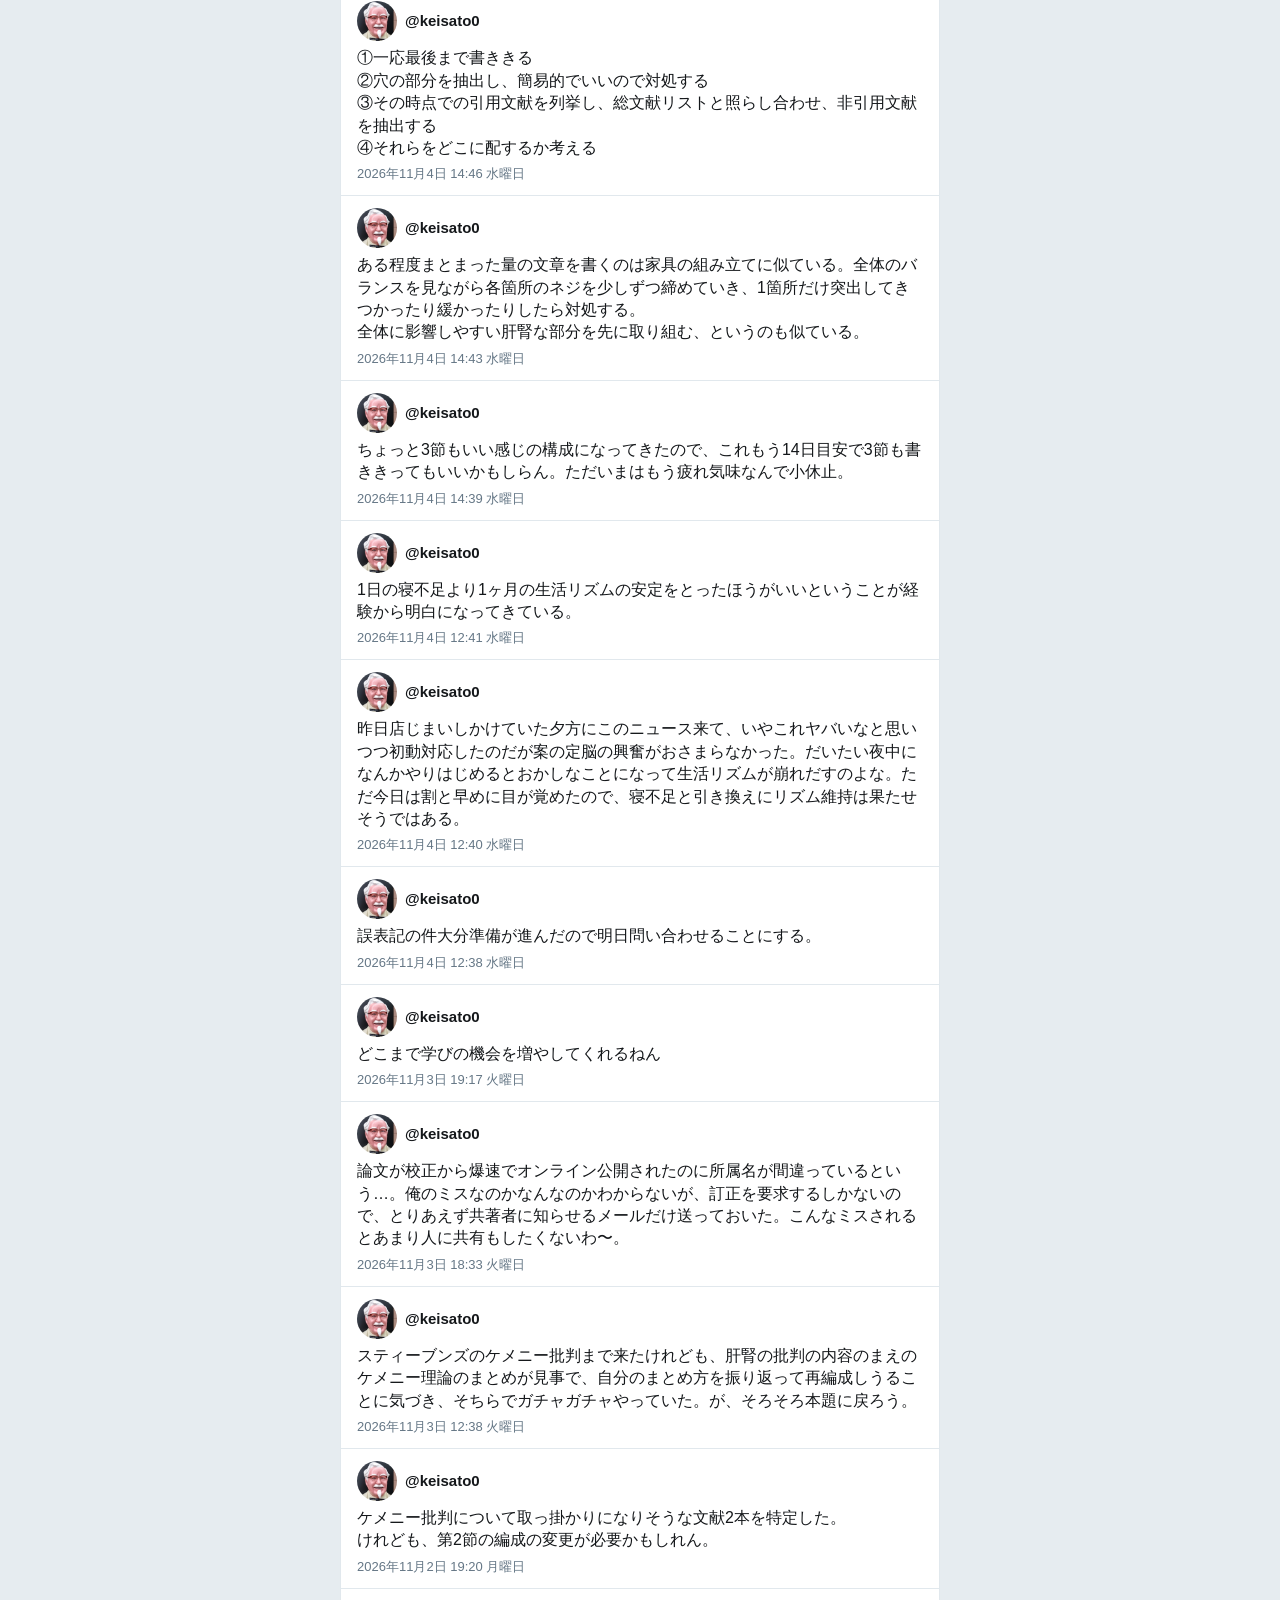
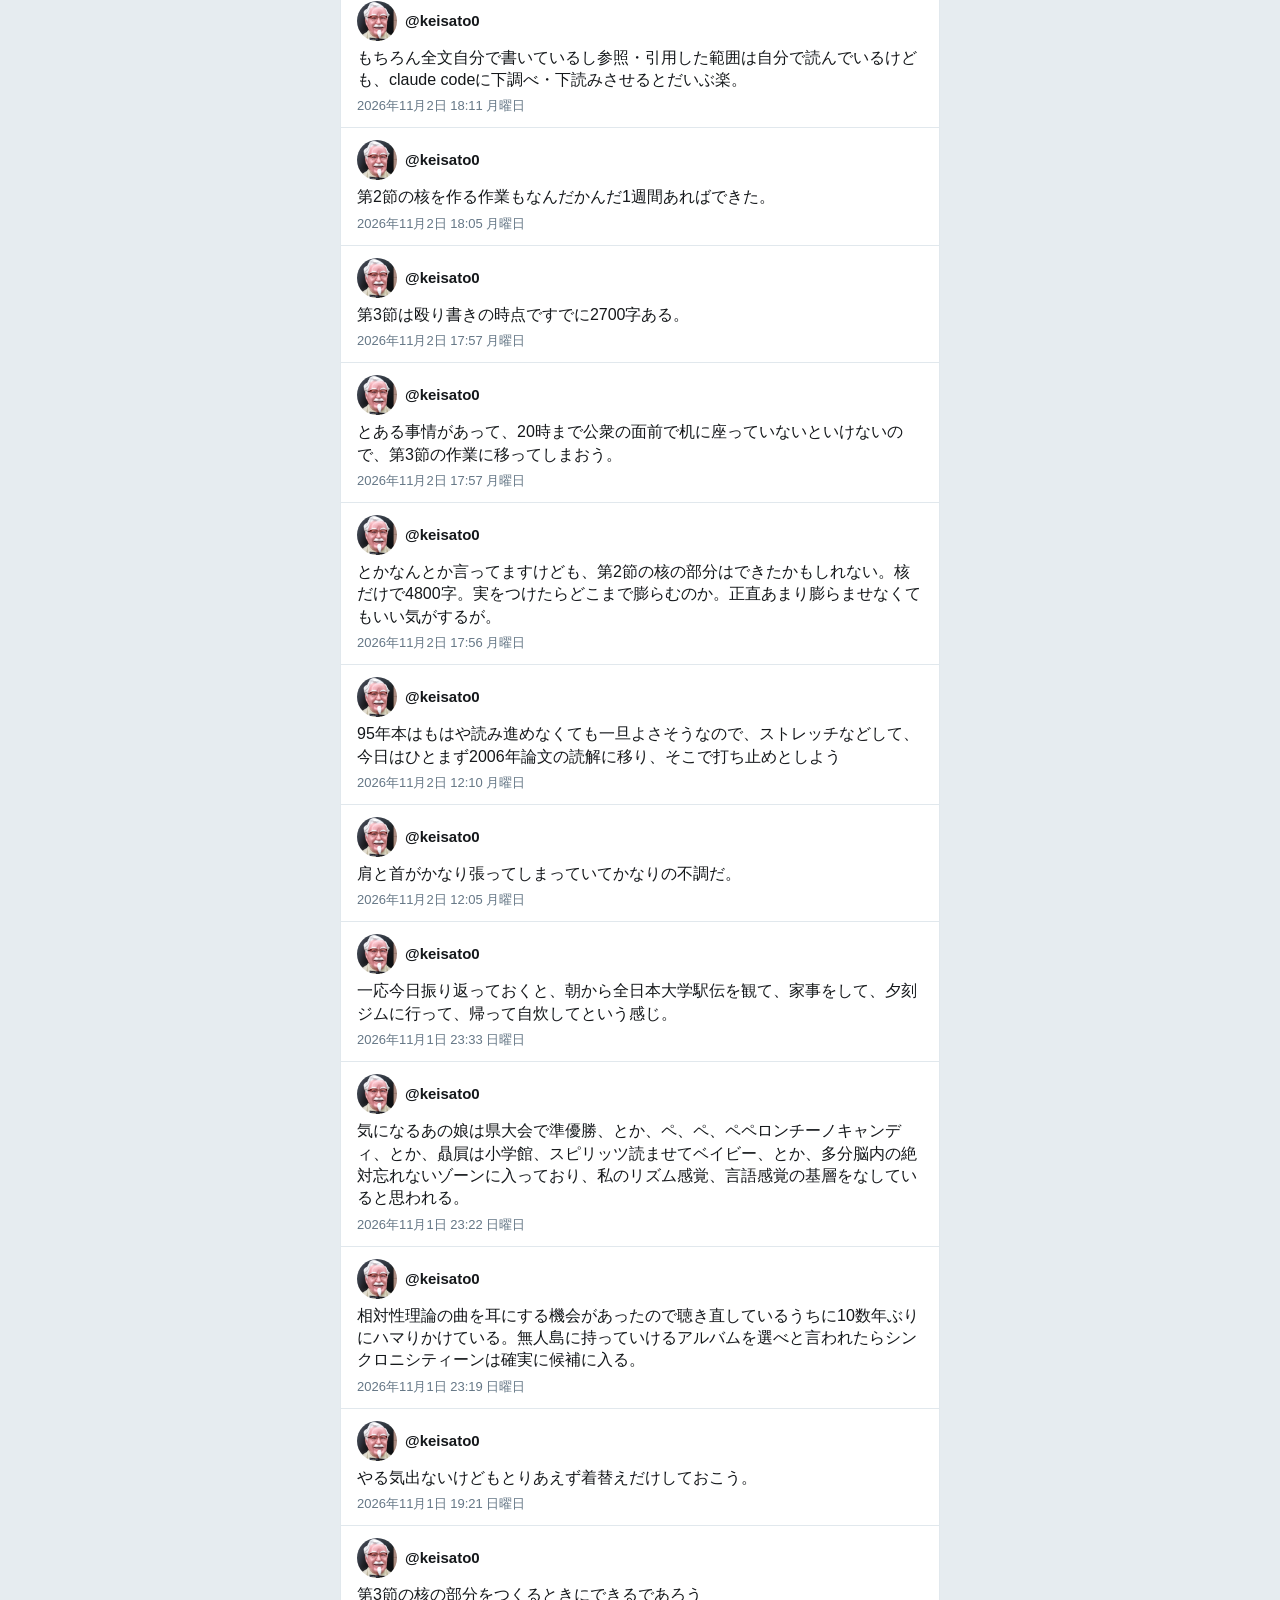
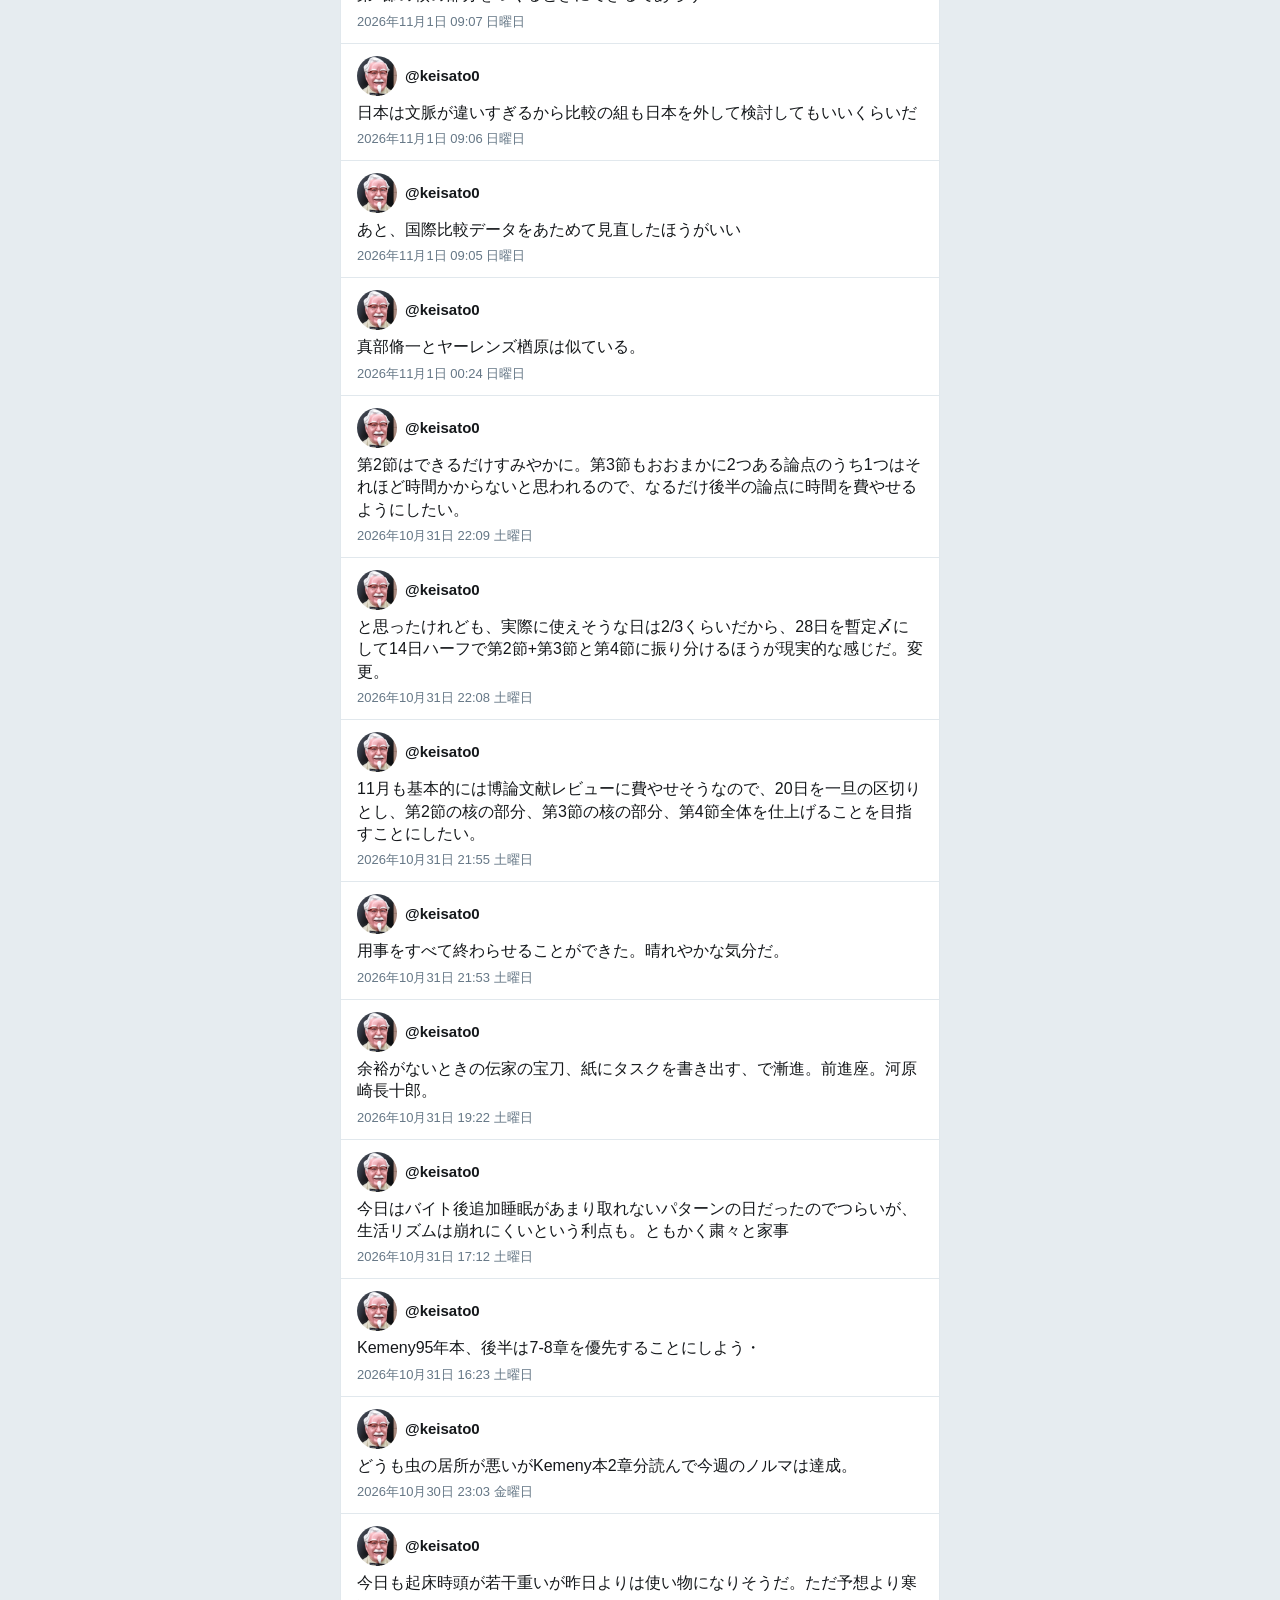
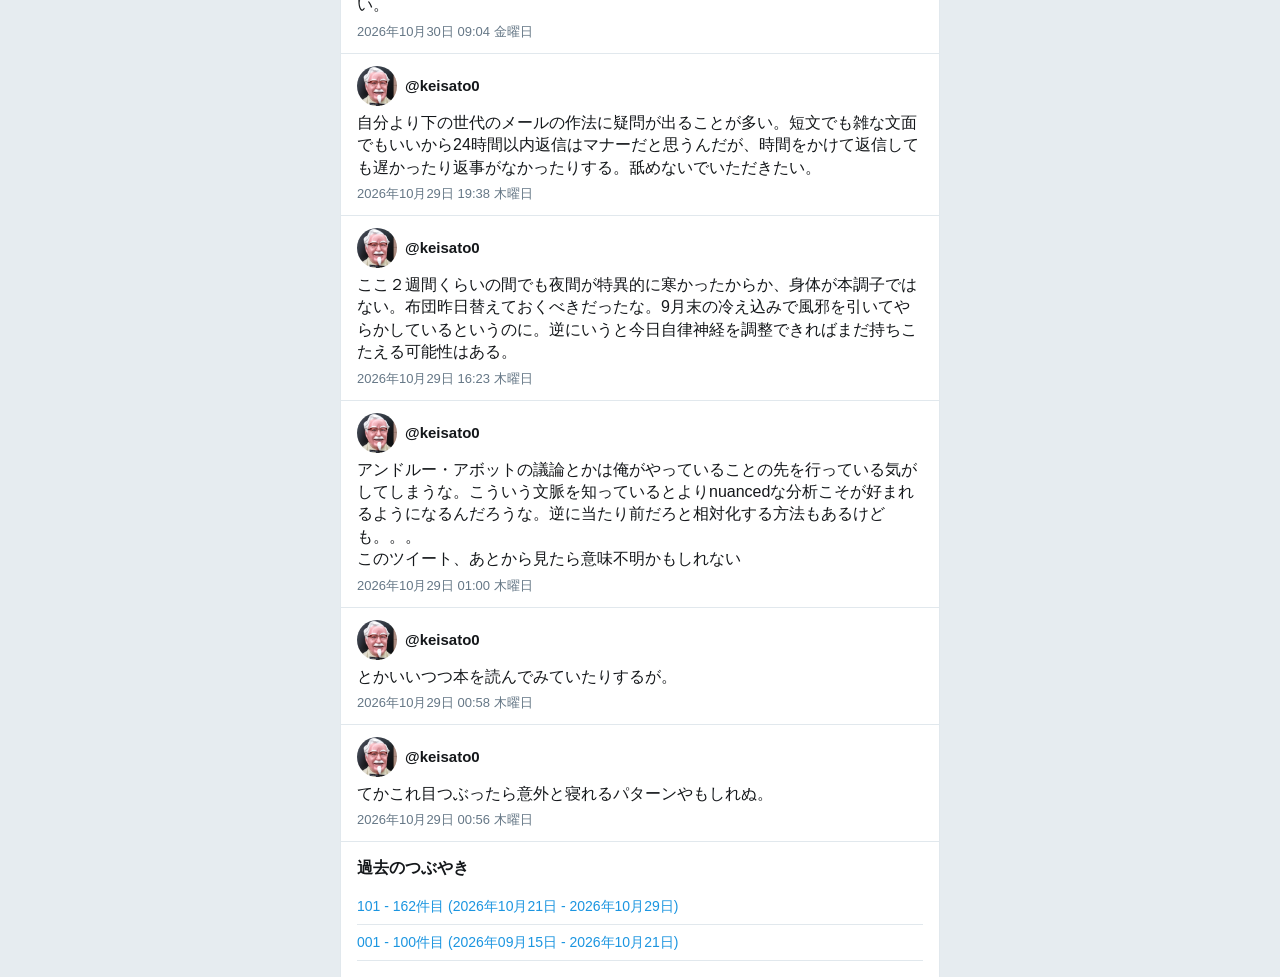
==== commit f2a55ac5: "つぶやきを削除(webフォーム)" ====
--- a/index.html
+++ b/index.html
@@ -12,21 +12,11 @@
   <header class="site-header site-top">
     <div class="site-title">
       <h1><a href="index.html">ツイッター</a></h1>
-      <p class="tweet-count">263件のツイート</p>
+      <p class="tweet-count">262件のツイート</p>
     </div>
     <a class="header-link" href="search.html">検索</a>
   </header>
   <main class="timeline">
-    <article class="tweet" id="t297">
-      <div class="tweet-header">
-        <img class="avatar" src="icon.jpg" alt="">
-        <div class="tweet-names">
-          <span class="handle">@keisato0</span>
-        </div>
-      </div>
-      <div class="tweet-body">テスト</div>
-      <div class="tweet-date">2026年11月26日 19:24 木曜日</div>
-    </article>
     <article class="tweet" id="t296">
       <div class="tweet-header">
         <img class="avatar" src="icon.jpg" alt="">
@@ -1024,12 +1014,22 @@
       </div>
       <div class="tweet-body">とかいいつつ本を読んでみていたりするが。</div>
       <div class="tweet-date">2026年10月29日 00:58 木曜日</div>
+    </article>
+    <article class="tweet" id="t168">
+      <div class="tweet-header">
+        <img class="avatar" src="icon.jpg" alt="">
+        <div class="tweet-names">
+          <span class="handle">@keisato0</span>
+        </div>
+      </div>
+      <div class="tweet-body">てかこれ目つぶったら意外と寝れるパターンやもしれぬ。</div>
+      <div class="tweet-date">2026年10月29日 00:56 木曜日</div>
     </article>
   </main>
   <section class="archive-list">
     <h2>過去のつぶやき</h2>
     <ul>
-      <li><a href="archive/page2.html">101 - 163件目 (2026年10月21日 - 2026年10月29日)</a></li>
+      <li><a href="archive/page2.html">101 - 162件目 (2026年10月21日 - 2026年10月29日)</a></li>
       <li><a href="archive/page1.html">001 - 100件目 (2026年09月15日 - 2026年10月21日)</a></li>
     </ul>
   </section>
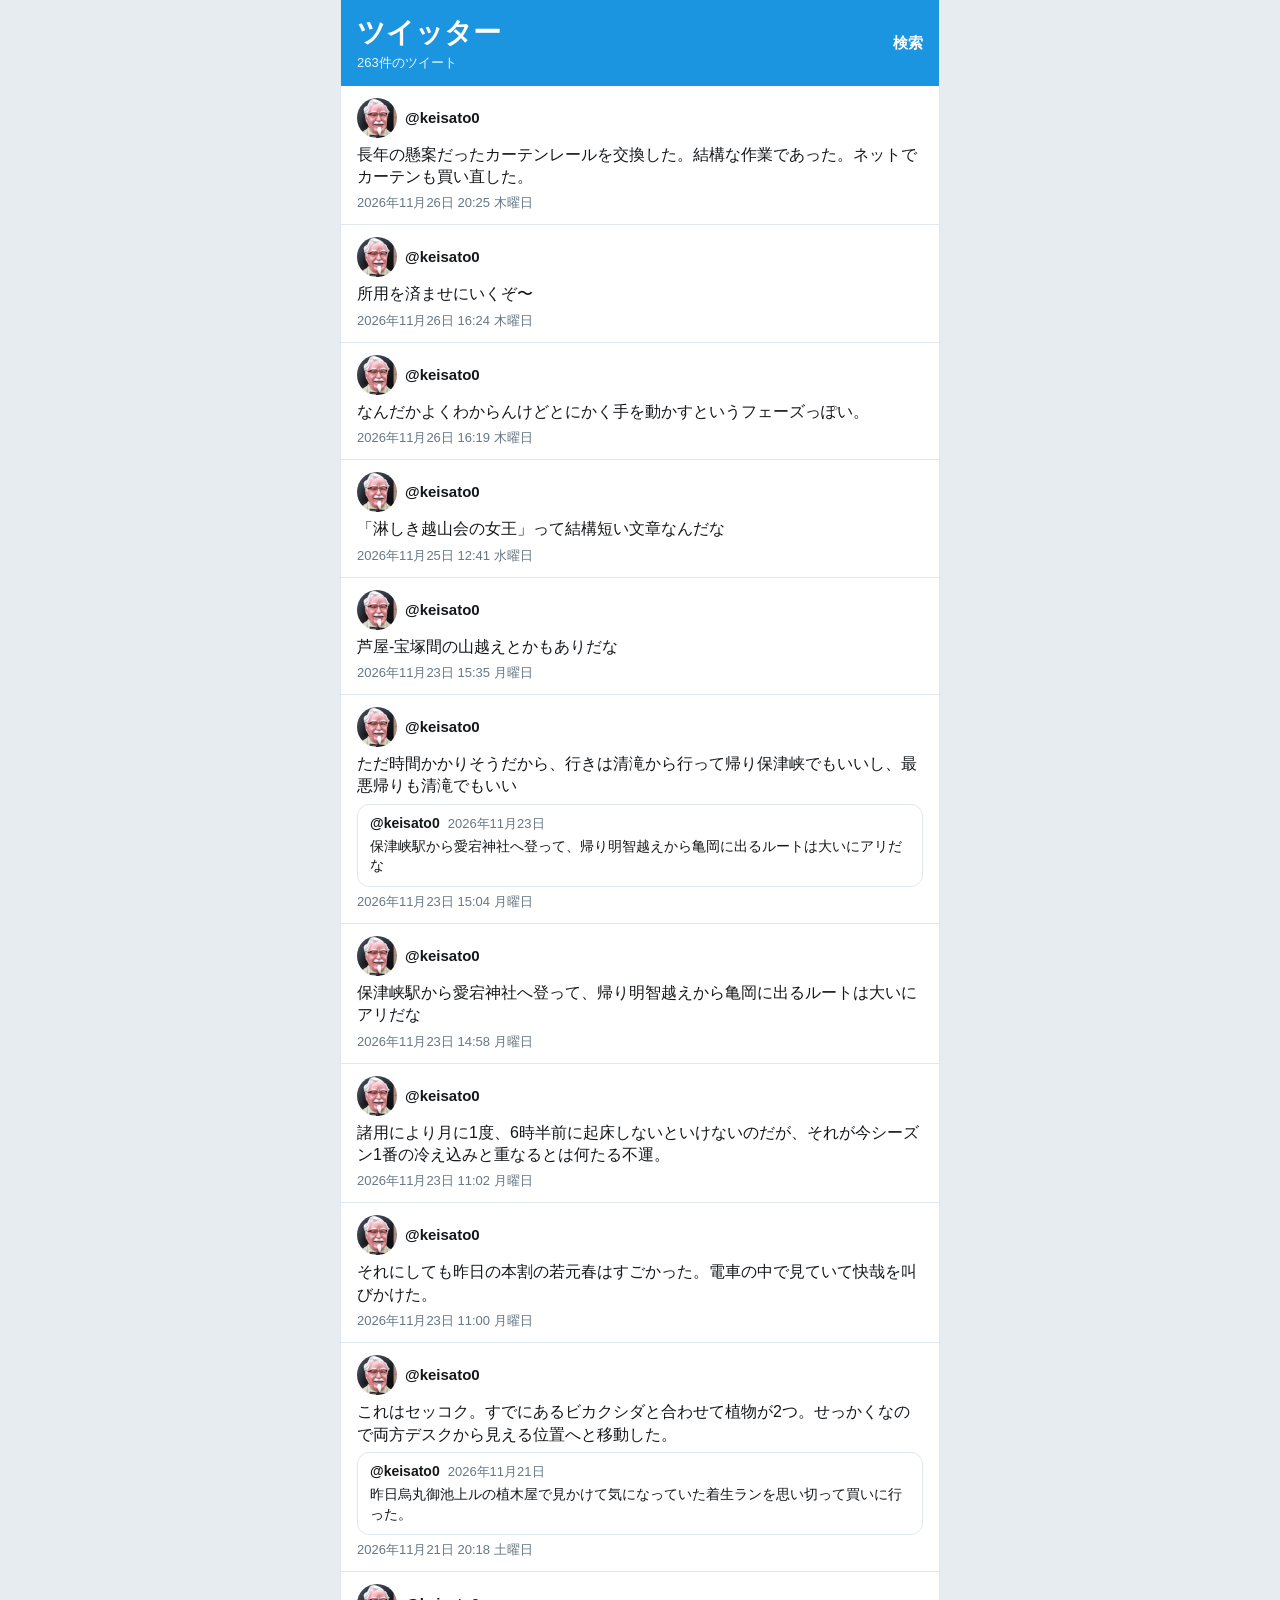
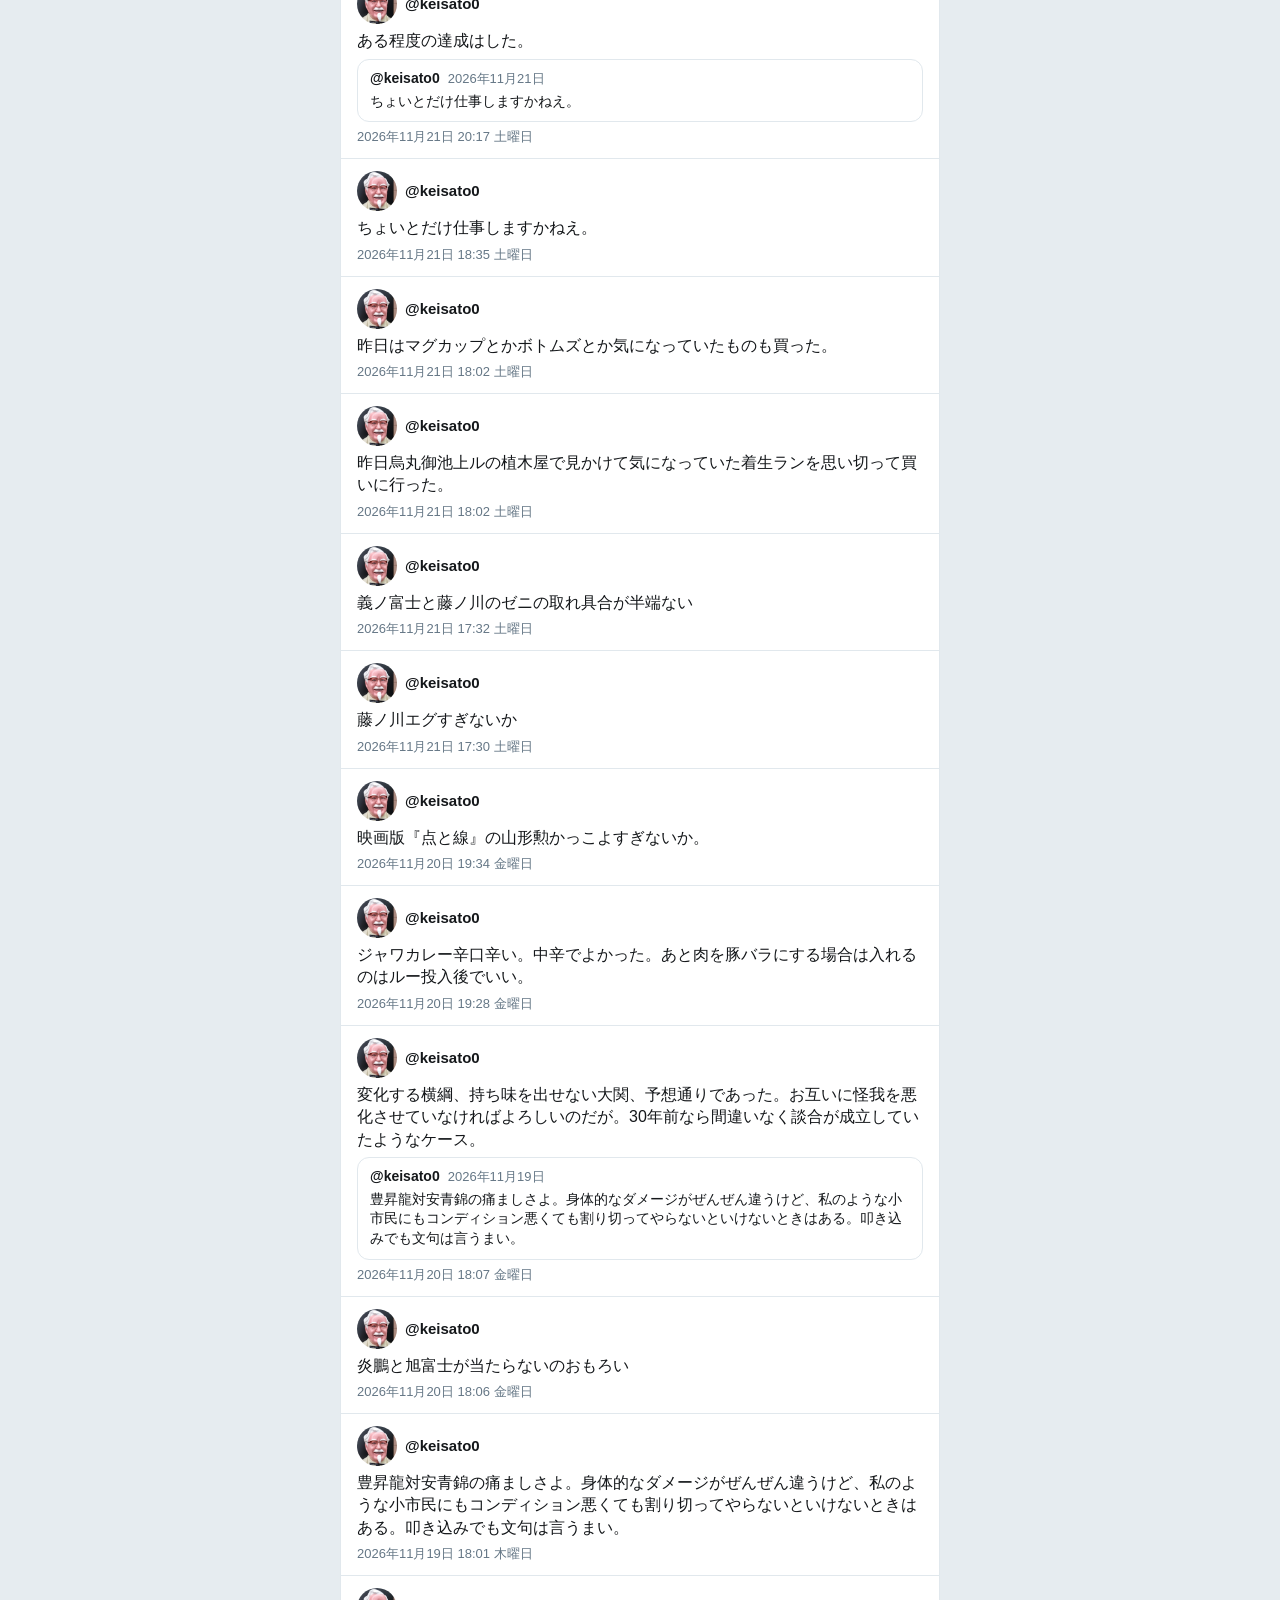
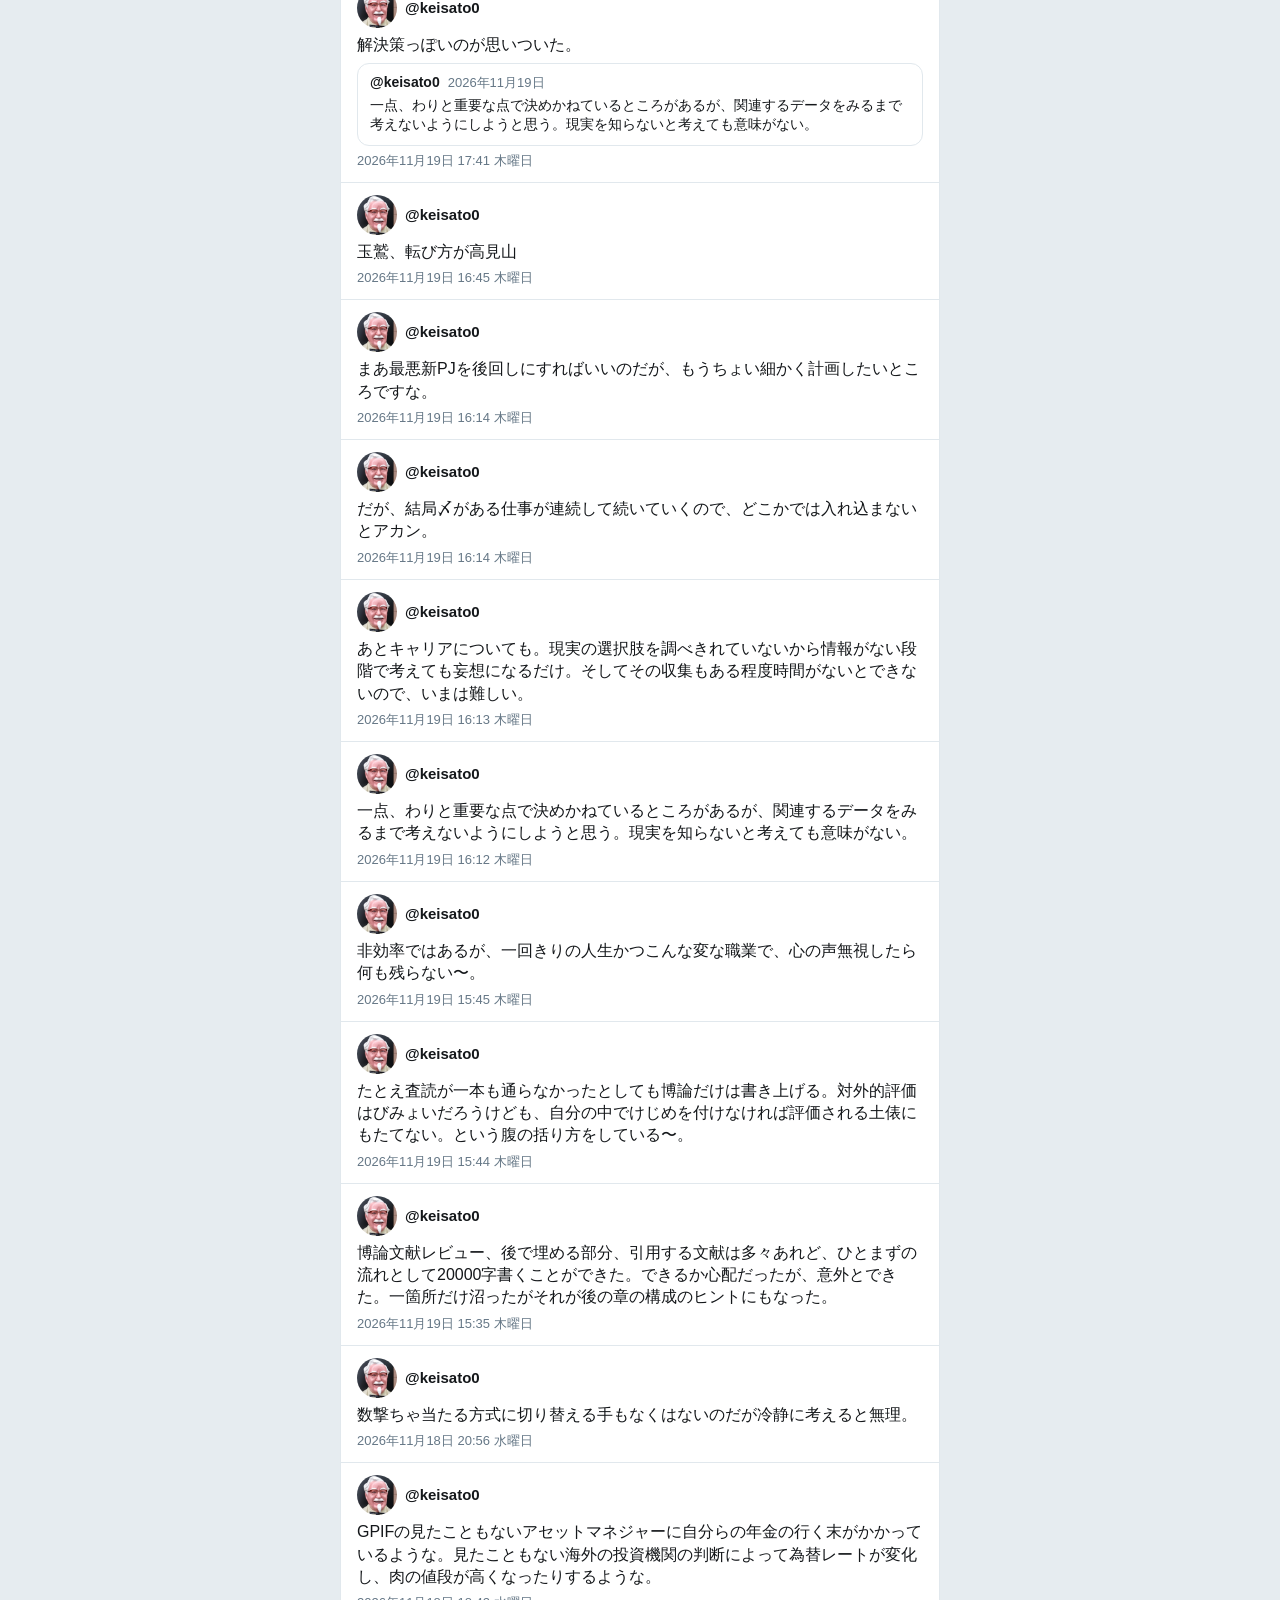
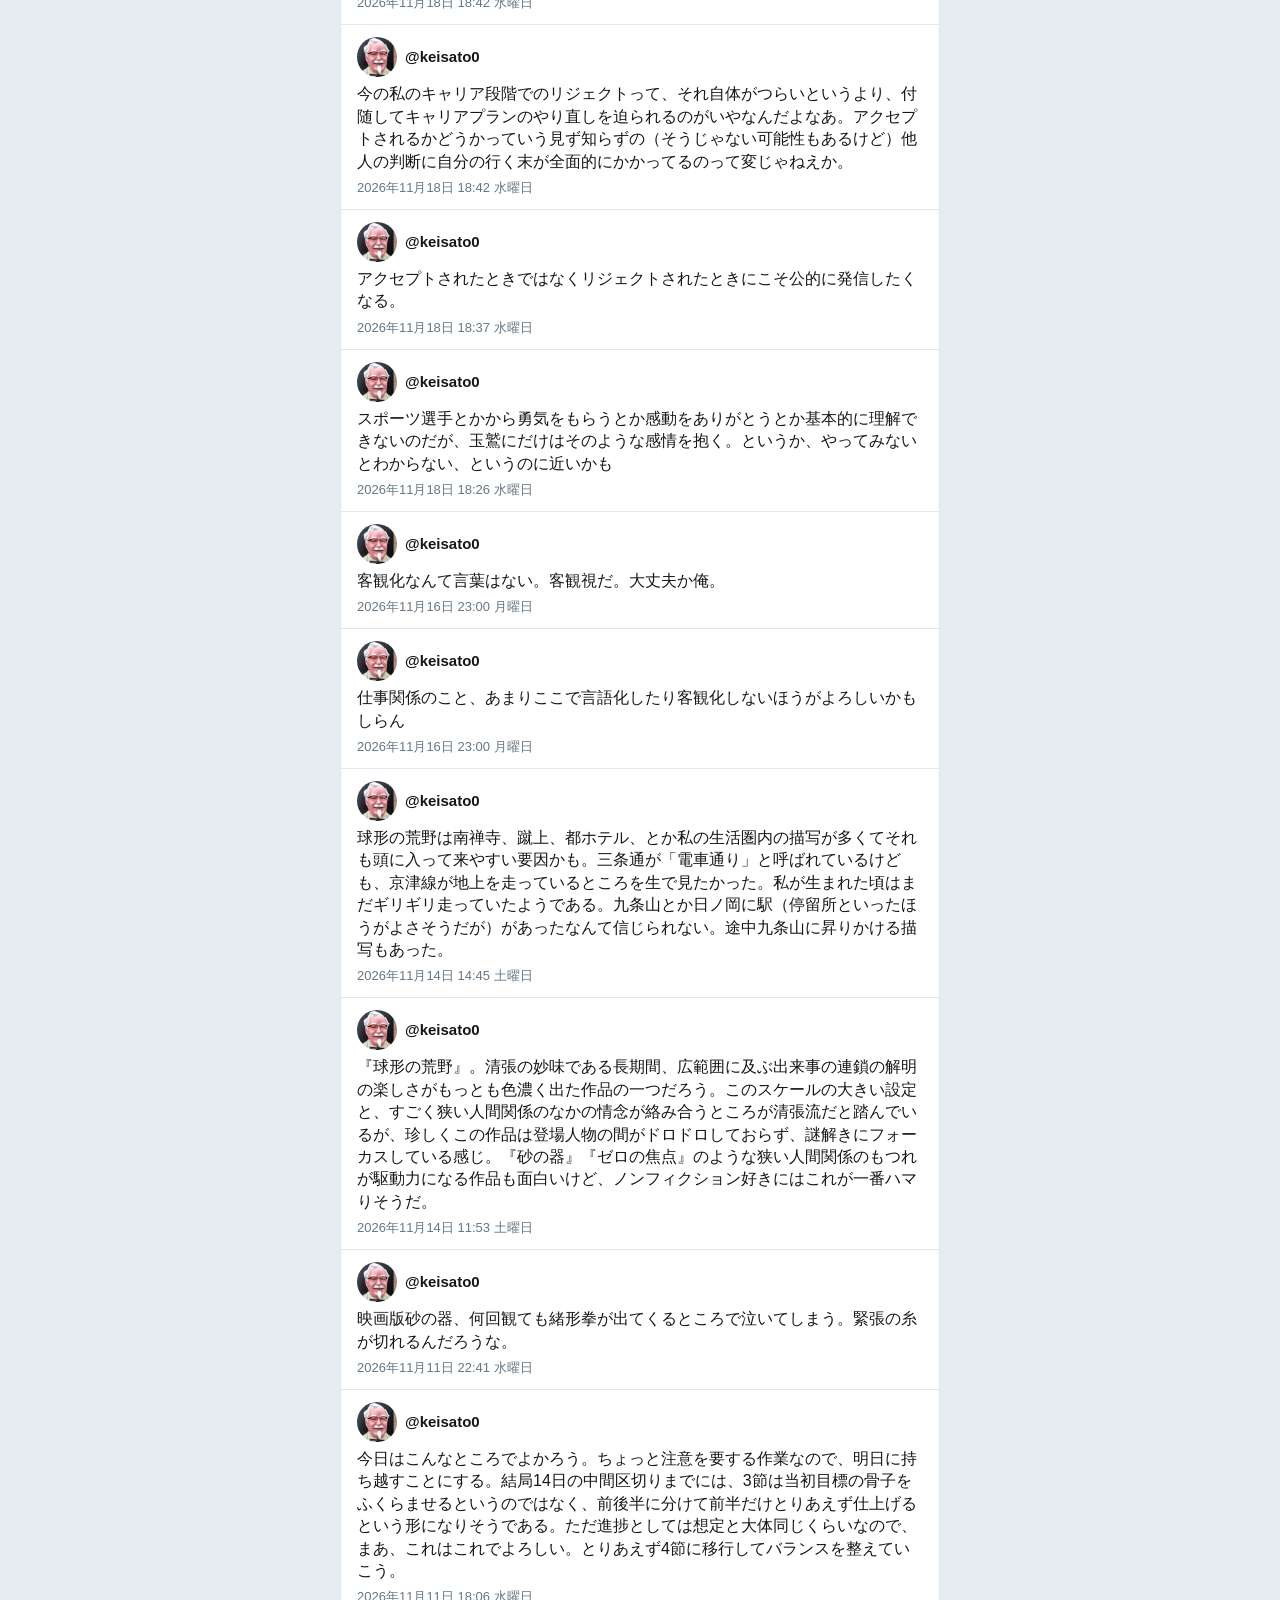
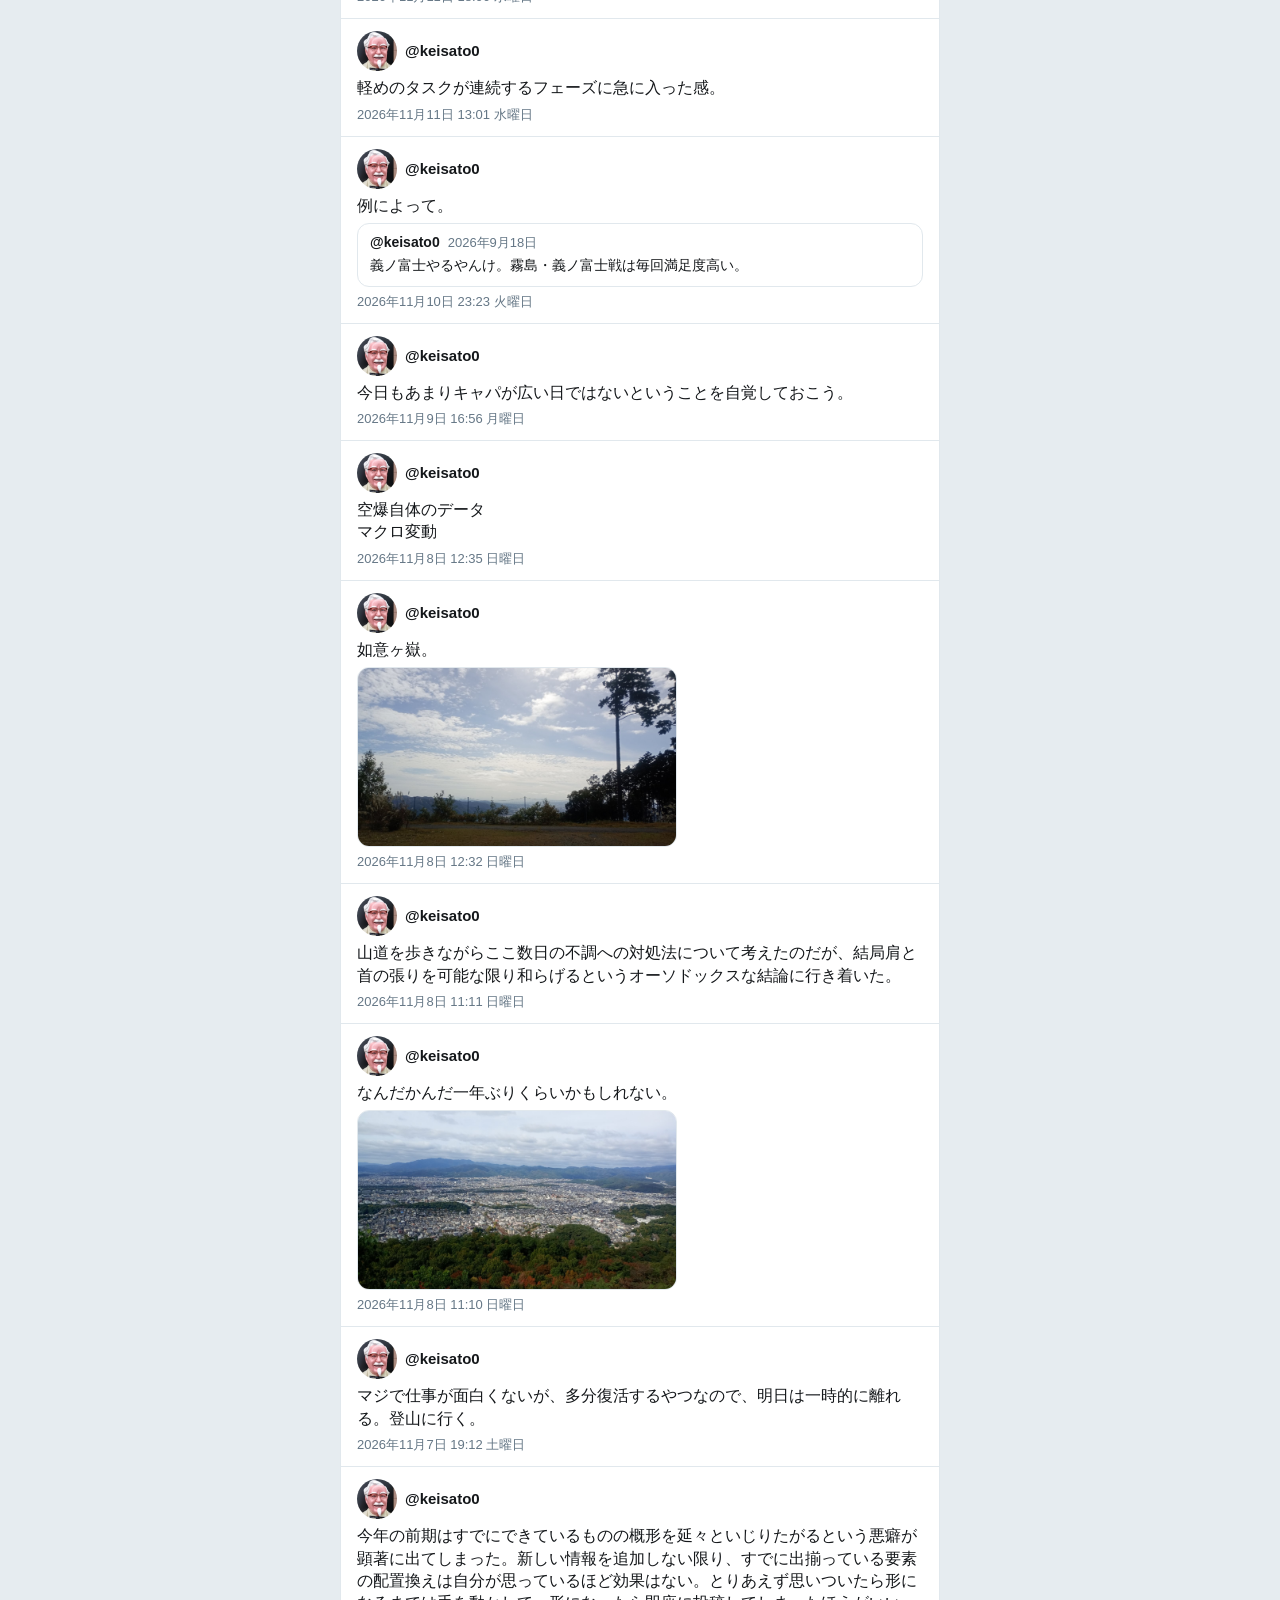
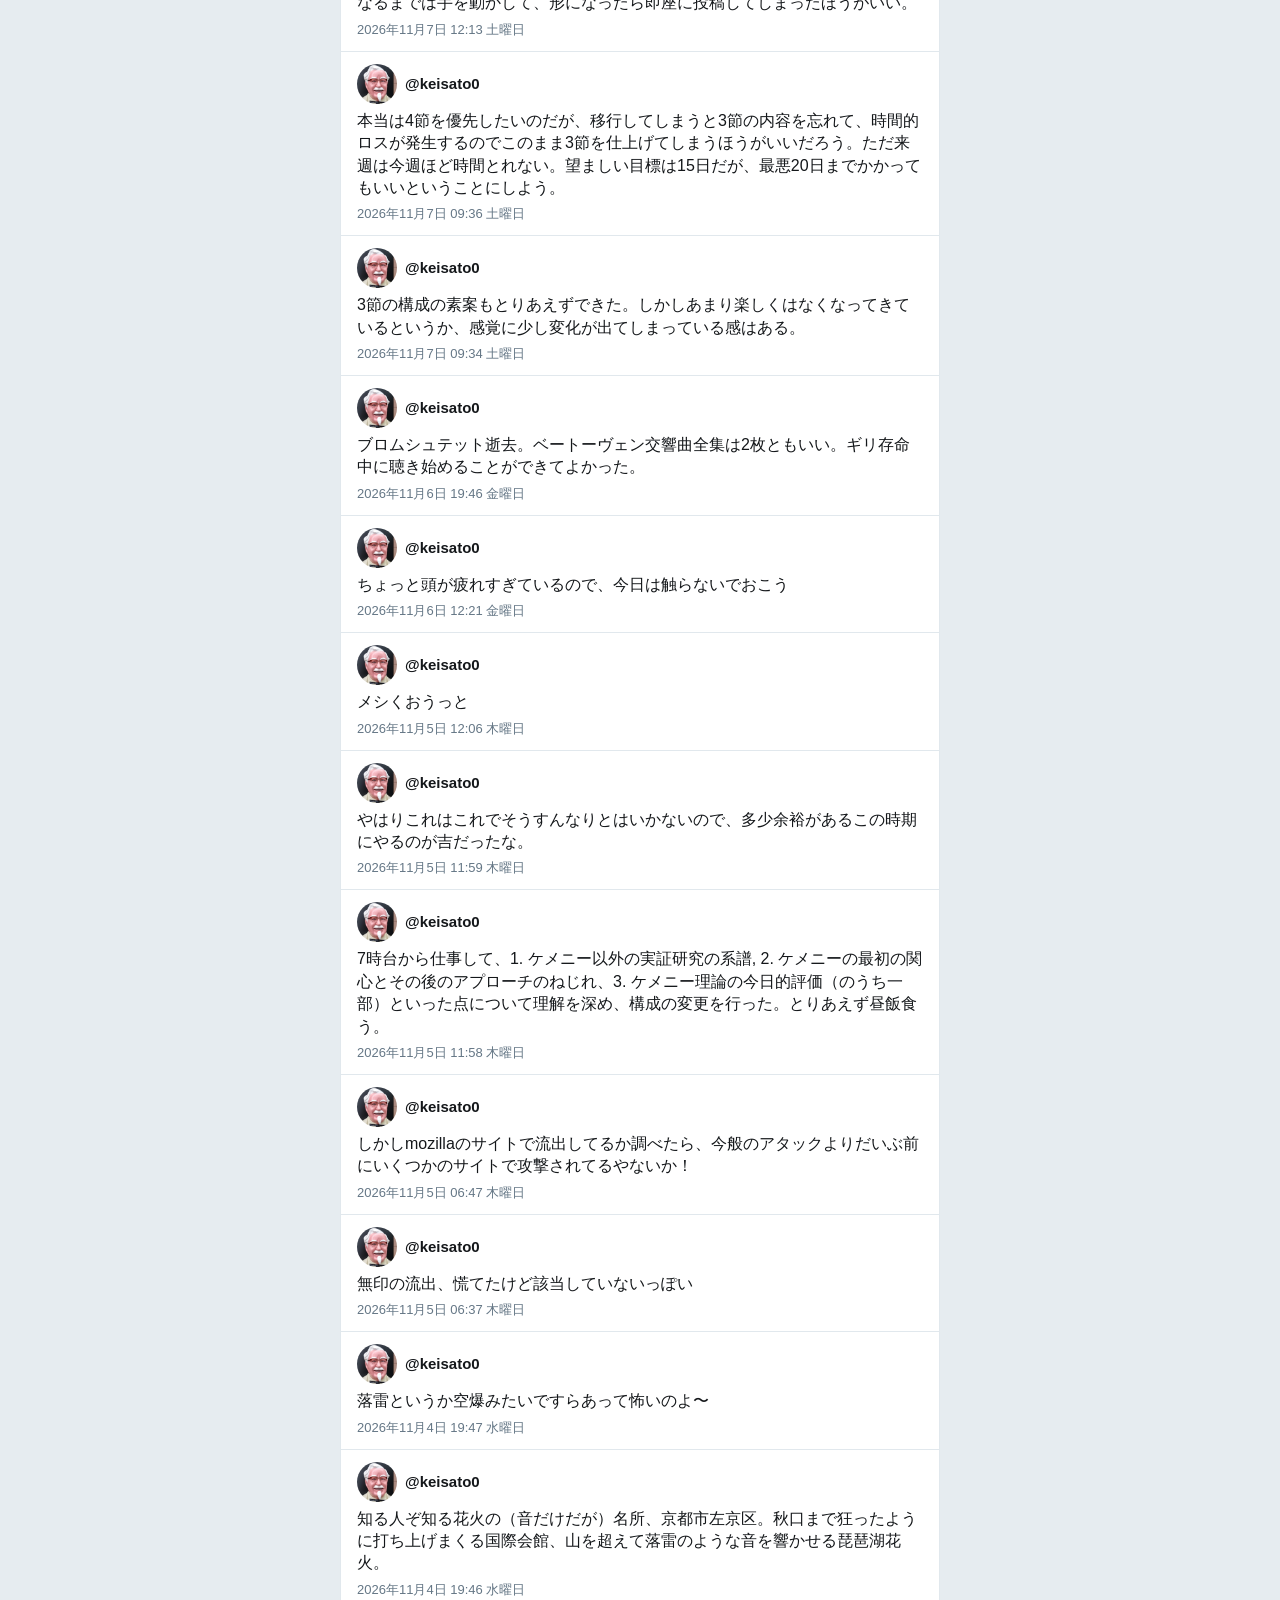
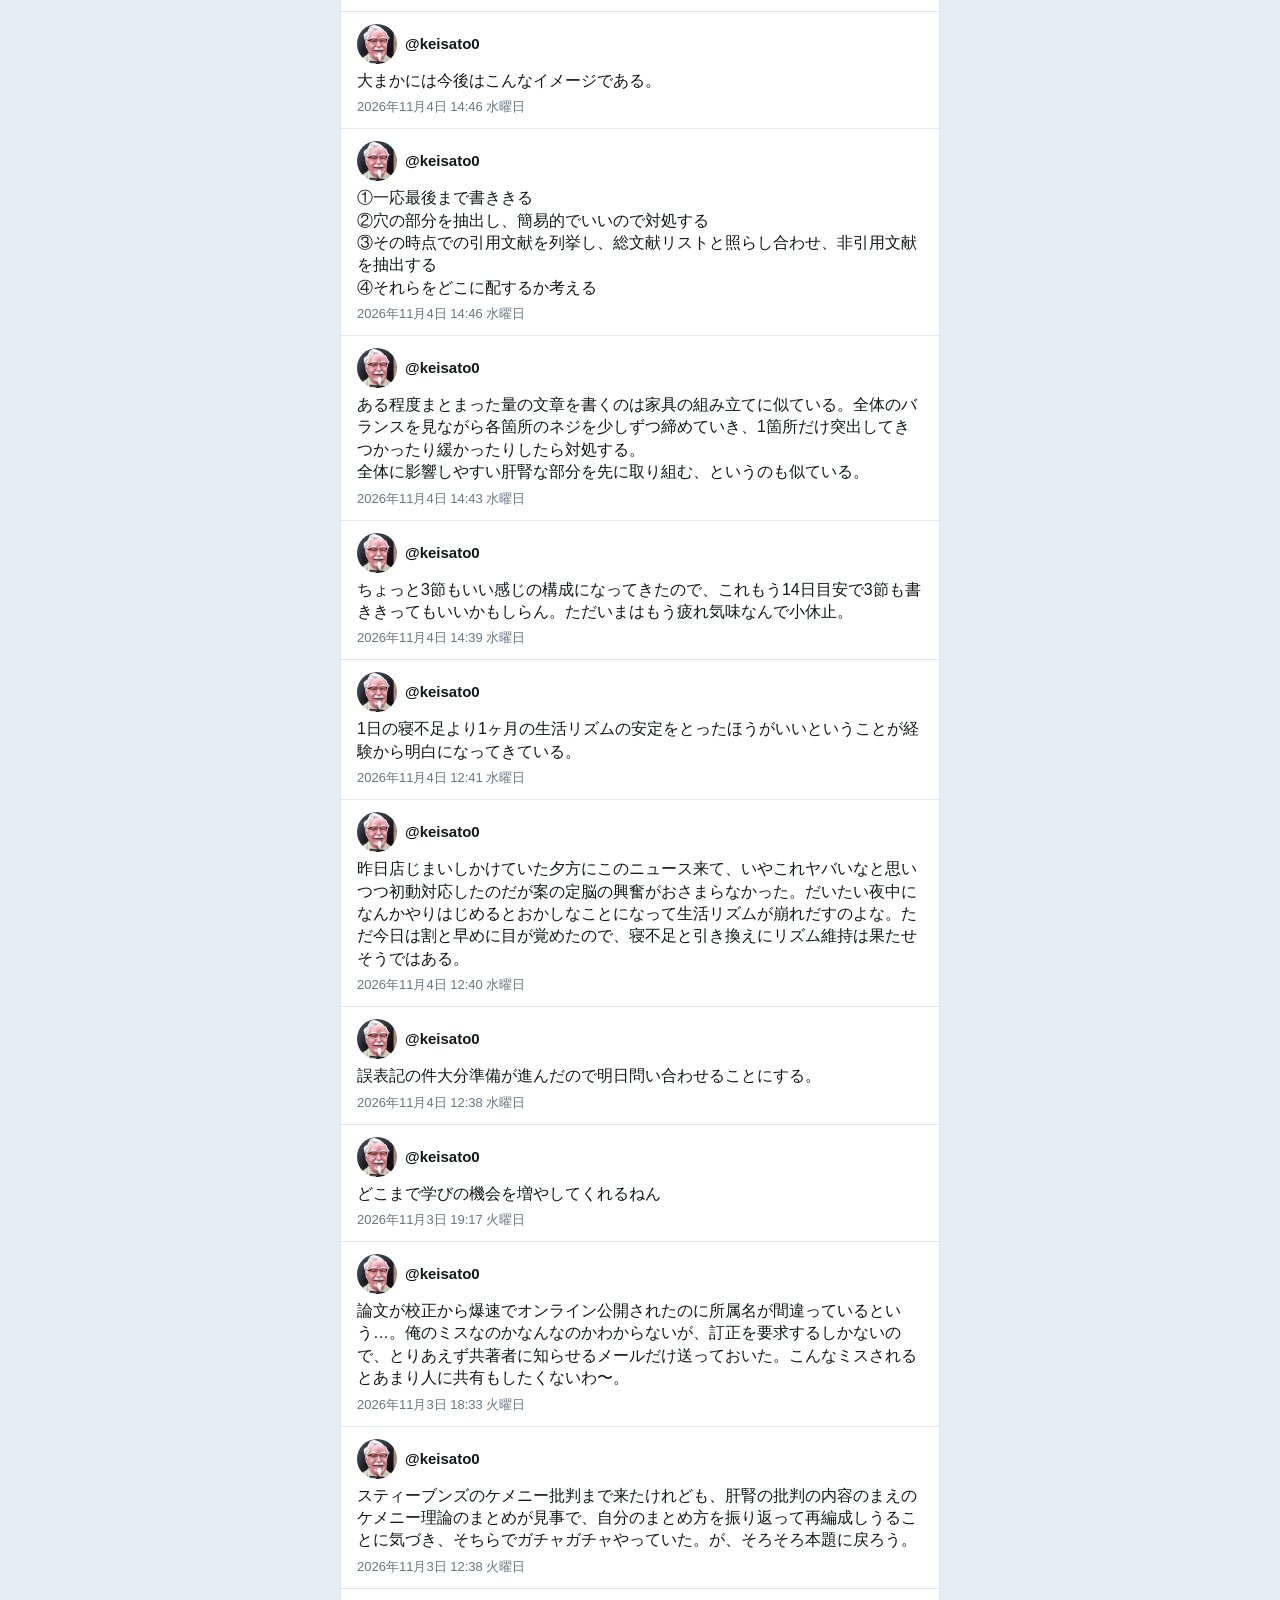
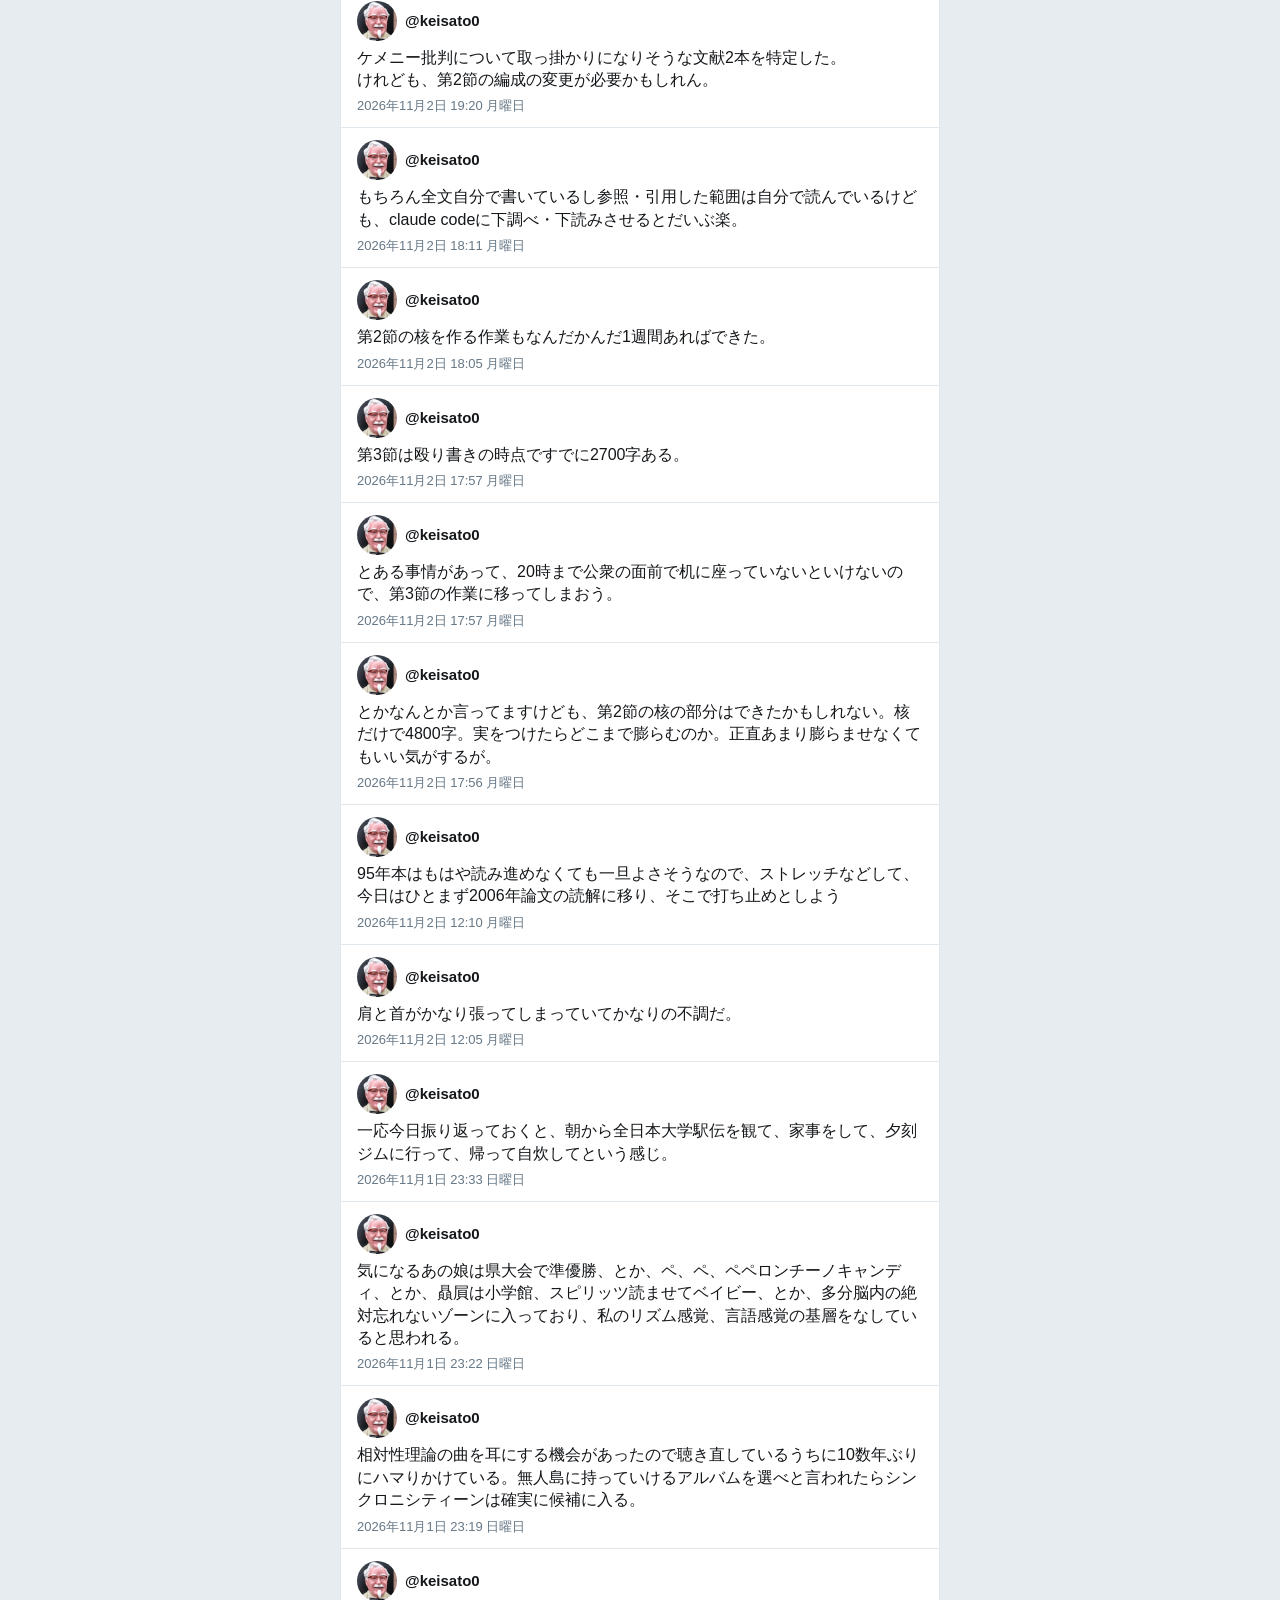
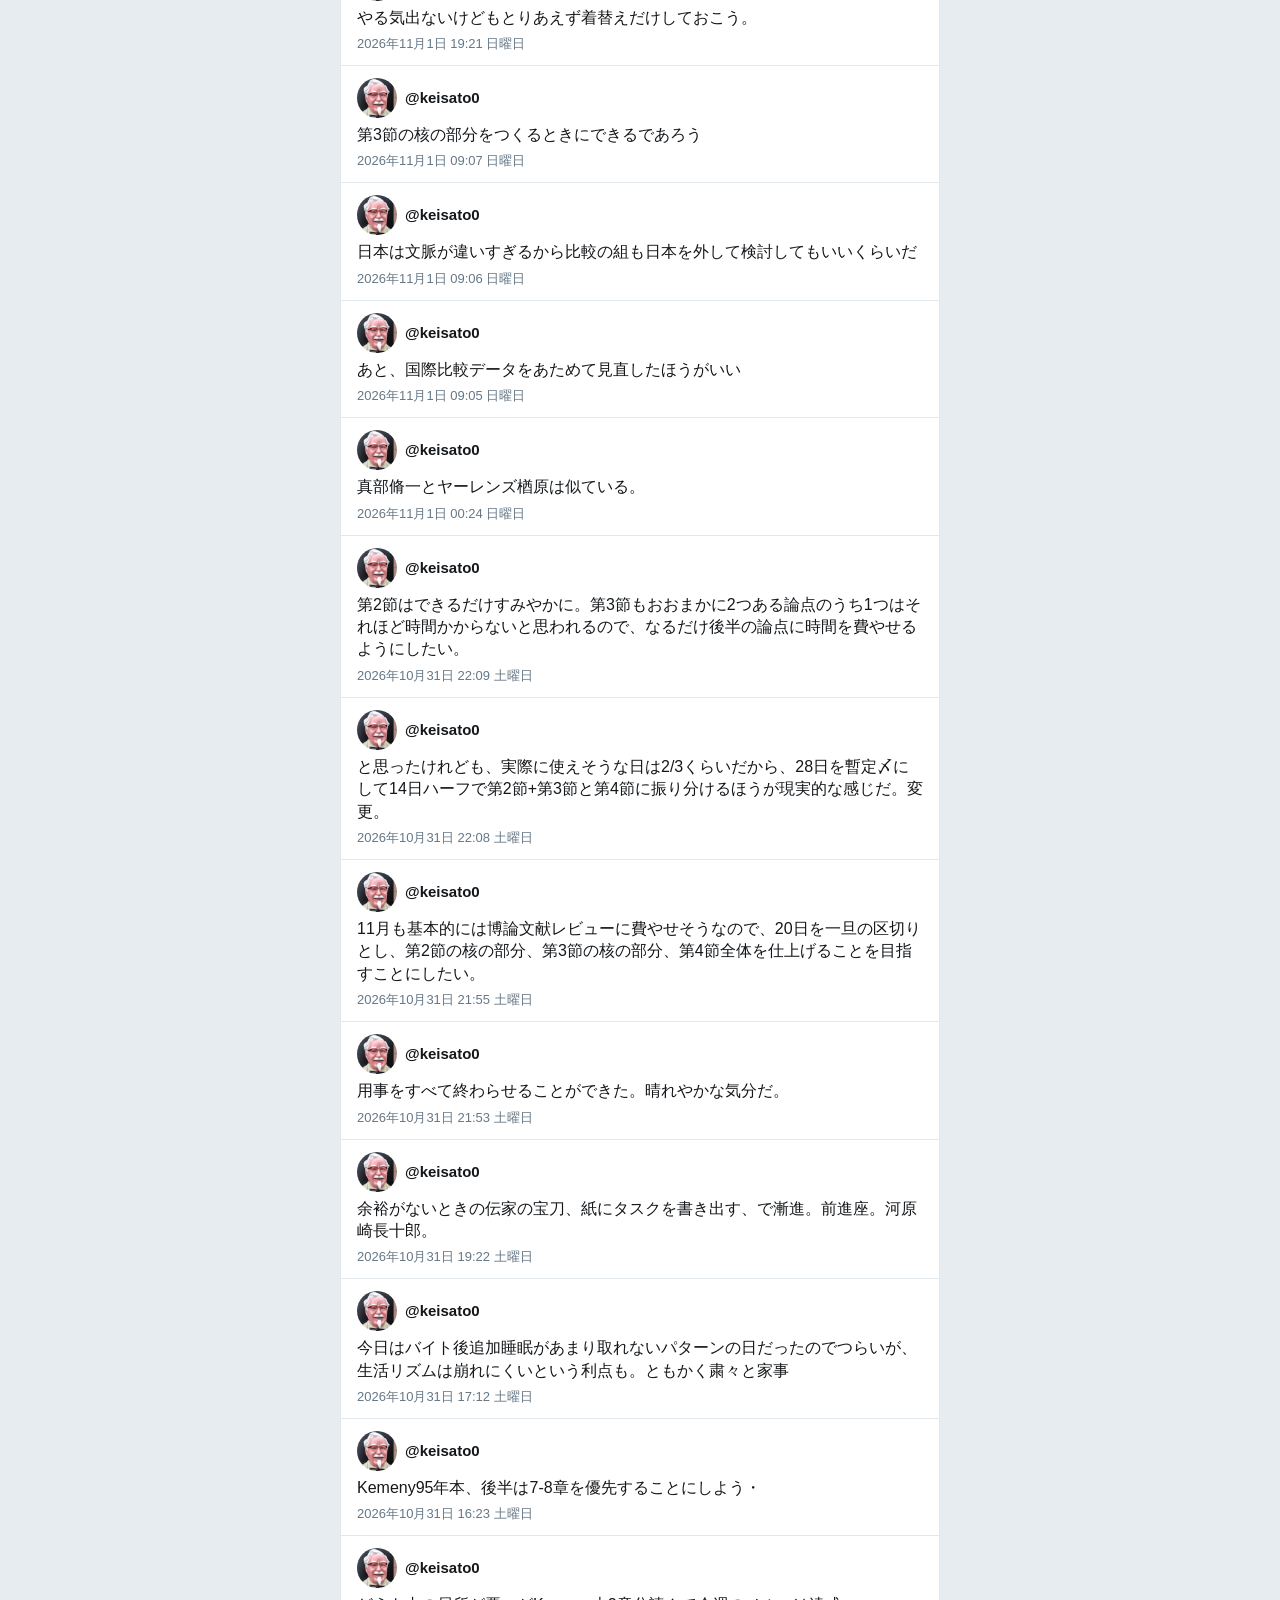
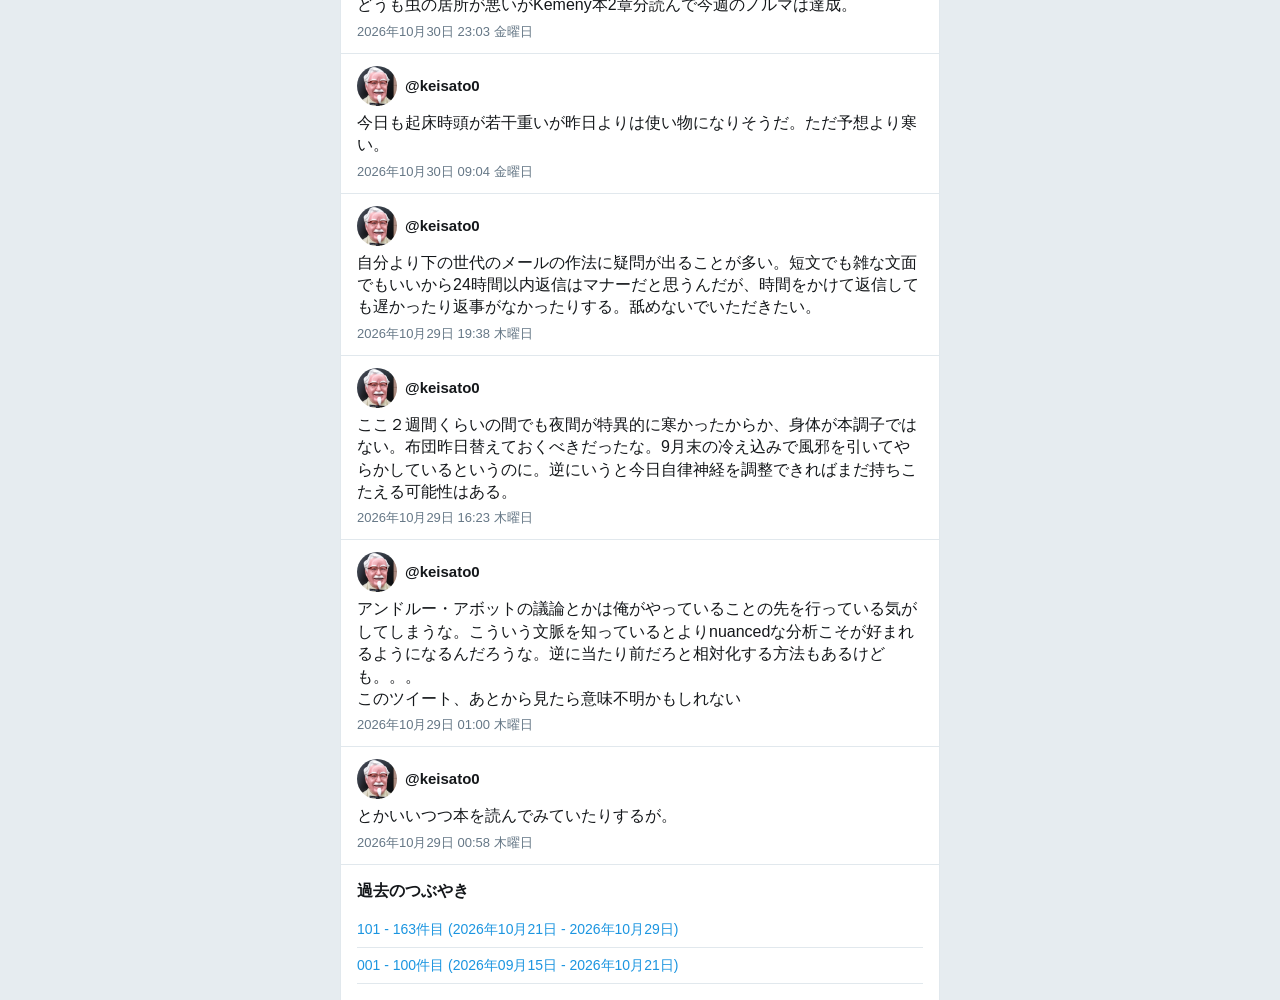
==== commit 87ef3104: "サイトを自動ビルド" ====
--- a/index.html
+++ b/index.html
@@ -12,11 +12,21 @@
   <header class="site-header site-top">
     <div class="site-title">
       <h1><a href="index.html">ツイッター</a></h1>
-      <p class="tweet-count">262件のツイート</p>
+      <p class="tweet-count">263件のツイート</p>
     </div>
     <a class="header-link" href="search.html">検索</a>
   </header>
   <main class="timeline">
+    <article class="tweet" id="t298">
+      <div class="tweet-header">
+        <img class="avatar" src="icon.jpg" alt="">
+        <div class="tweet-names">
+          <span class="handle">@keisato0</span>
+        </div>
+      </div>
+      <div class="tweet-body">長年の懸案だったカーテンレールを交換した。結構な作業であった。ネットでカーテンも買い直した。</div>
+      <div class="tweet-date">2026年11月26日 20:25 木曜日</div>
+    </article>
     <article class="tweet" id="t296">
       <div class="tweet-header">
         <img class="avatar" src="icon.jpg" alt="">
@@ -1014,22 +1024,12 @@
       </div>
       <div class="tweet-body">とかいいつつ本を読んでみていたりするが。</div>
       <div class="tweet-date">2026年10月29日 00:58 木曜日</div>
-    </article>
-    <article class="tweet" id="t168">
-      <div class="tweet-header">
-        <img class="avatar" src="icon.jpg" alt="">
-        <div class="tweet-names">
-          <span class="handle">@keisato0</span>
-        </div>
-      </div>
-      <div class="tweet-body">てかこれ目つぶったら意外と寝れるパターンやもしれぬ。</div>
-      <div class="tweet-date">2026年10月29日 00:56 木曜日</div>
     </article>
   </main>
   <section class="archive-list">
     <h2>過去のつぶやき</h2>
     <ul>
-      <li><a href="archive/page2.html">101 - 162件目 (2026年10月21日 - 2026年10月29日)</a></li>
+      <li><a href="archive/page2.html">101 - 163件目 (2026年10月21日 - 2026年10月29日)</a></li>
       <li><a href="archive/page1.html">001 - 100件目 (2026年09月15日 - 2026年10月21日)</a></li>
     </ul>
   </section>
